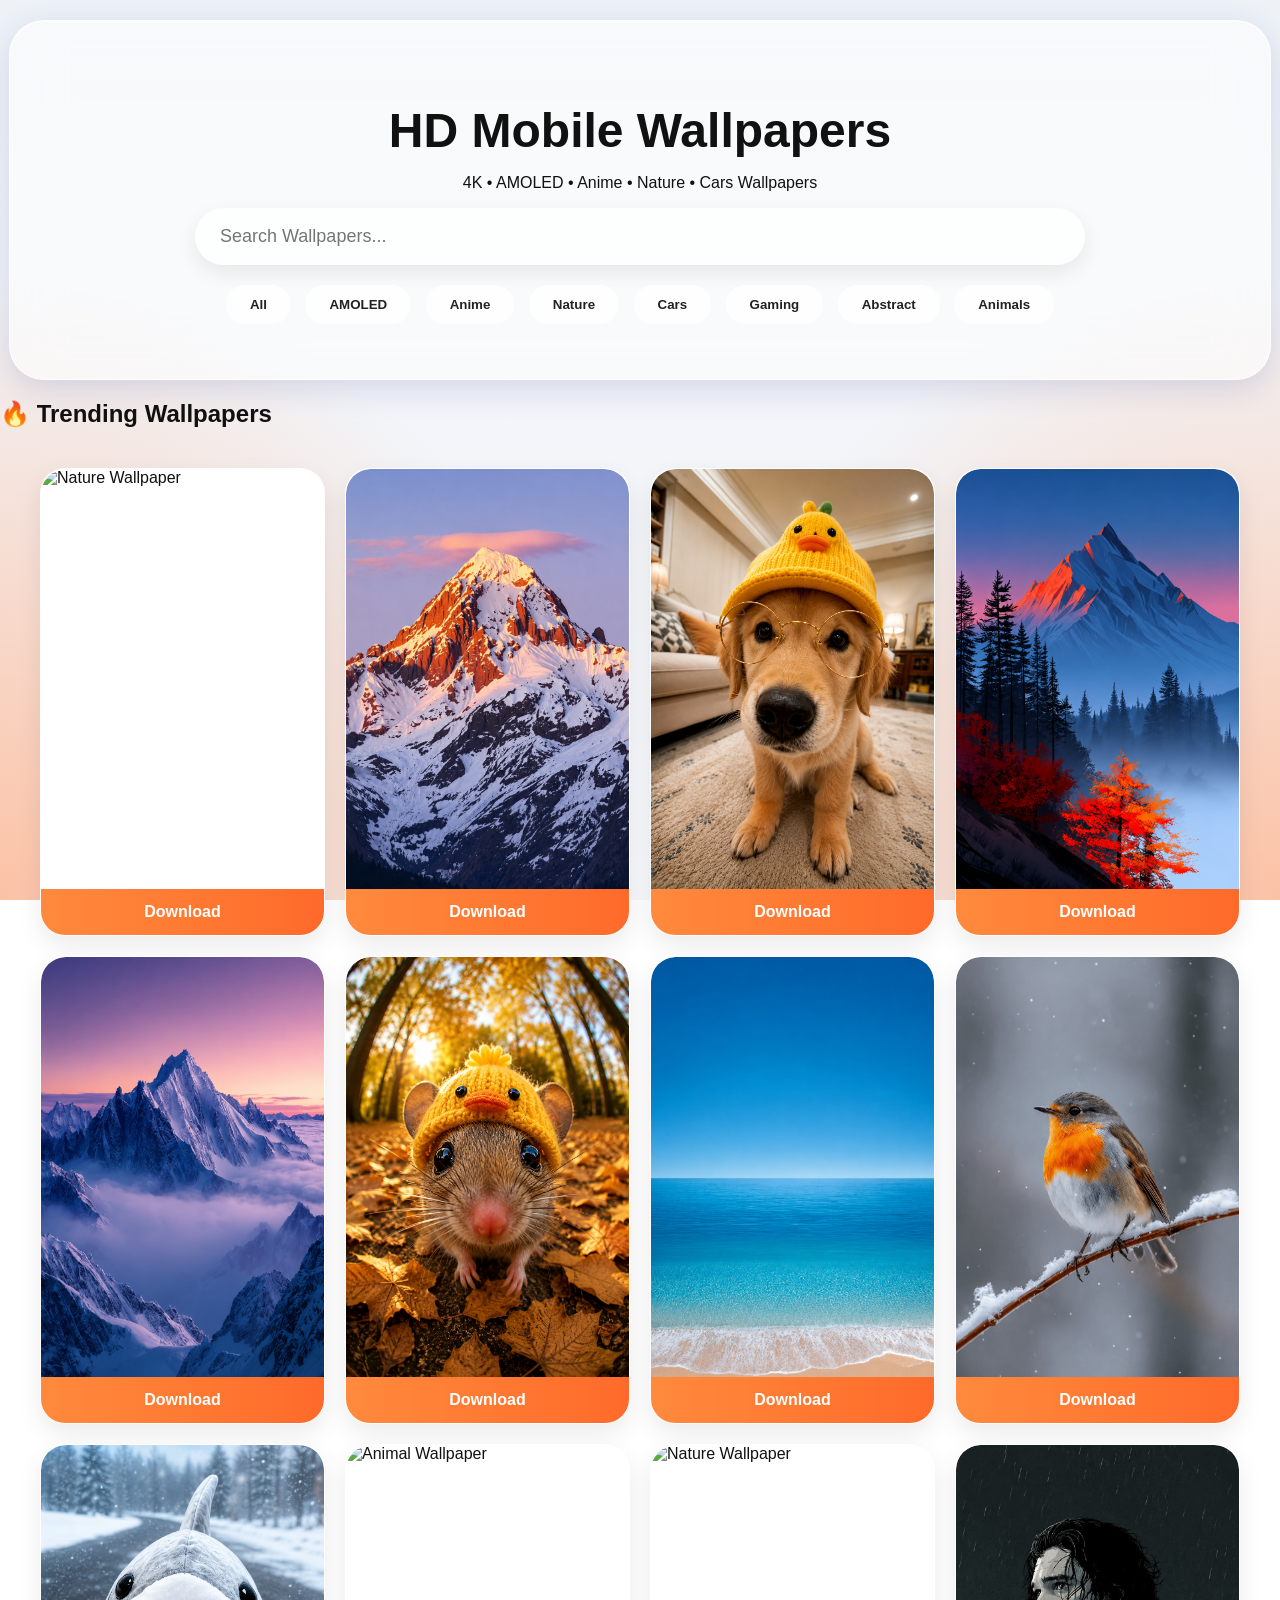
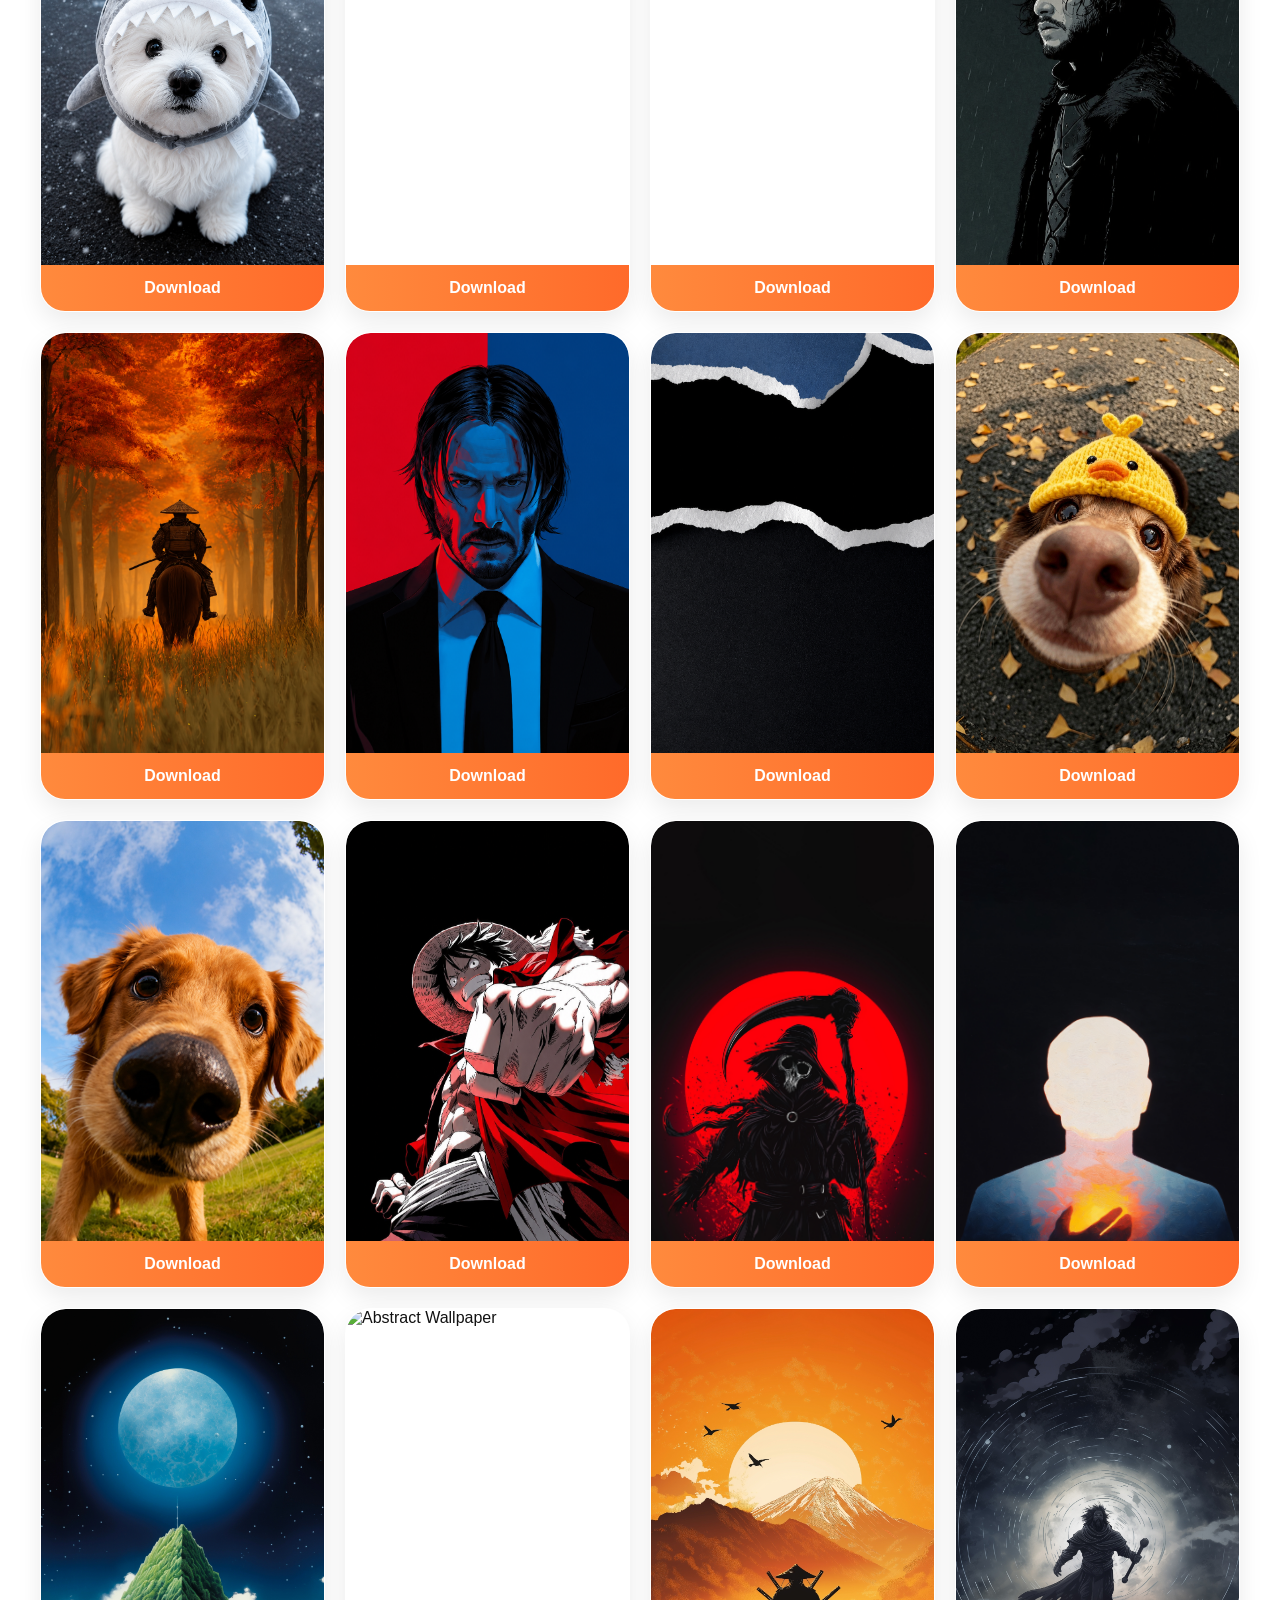
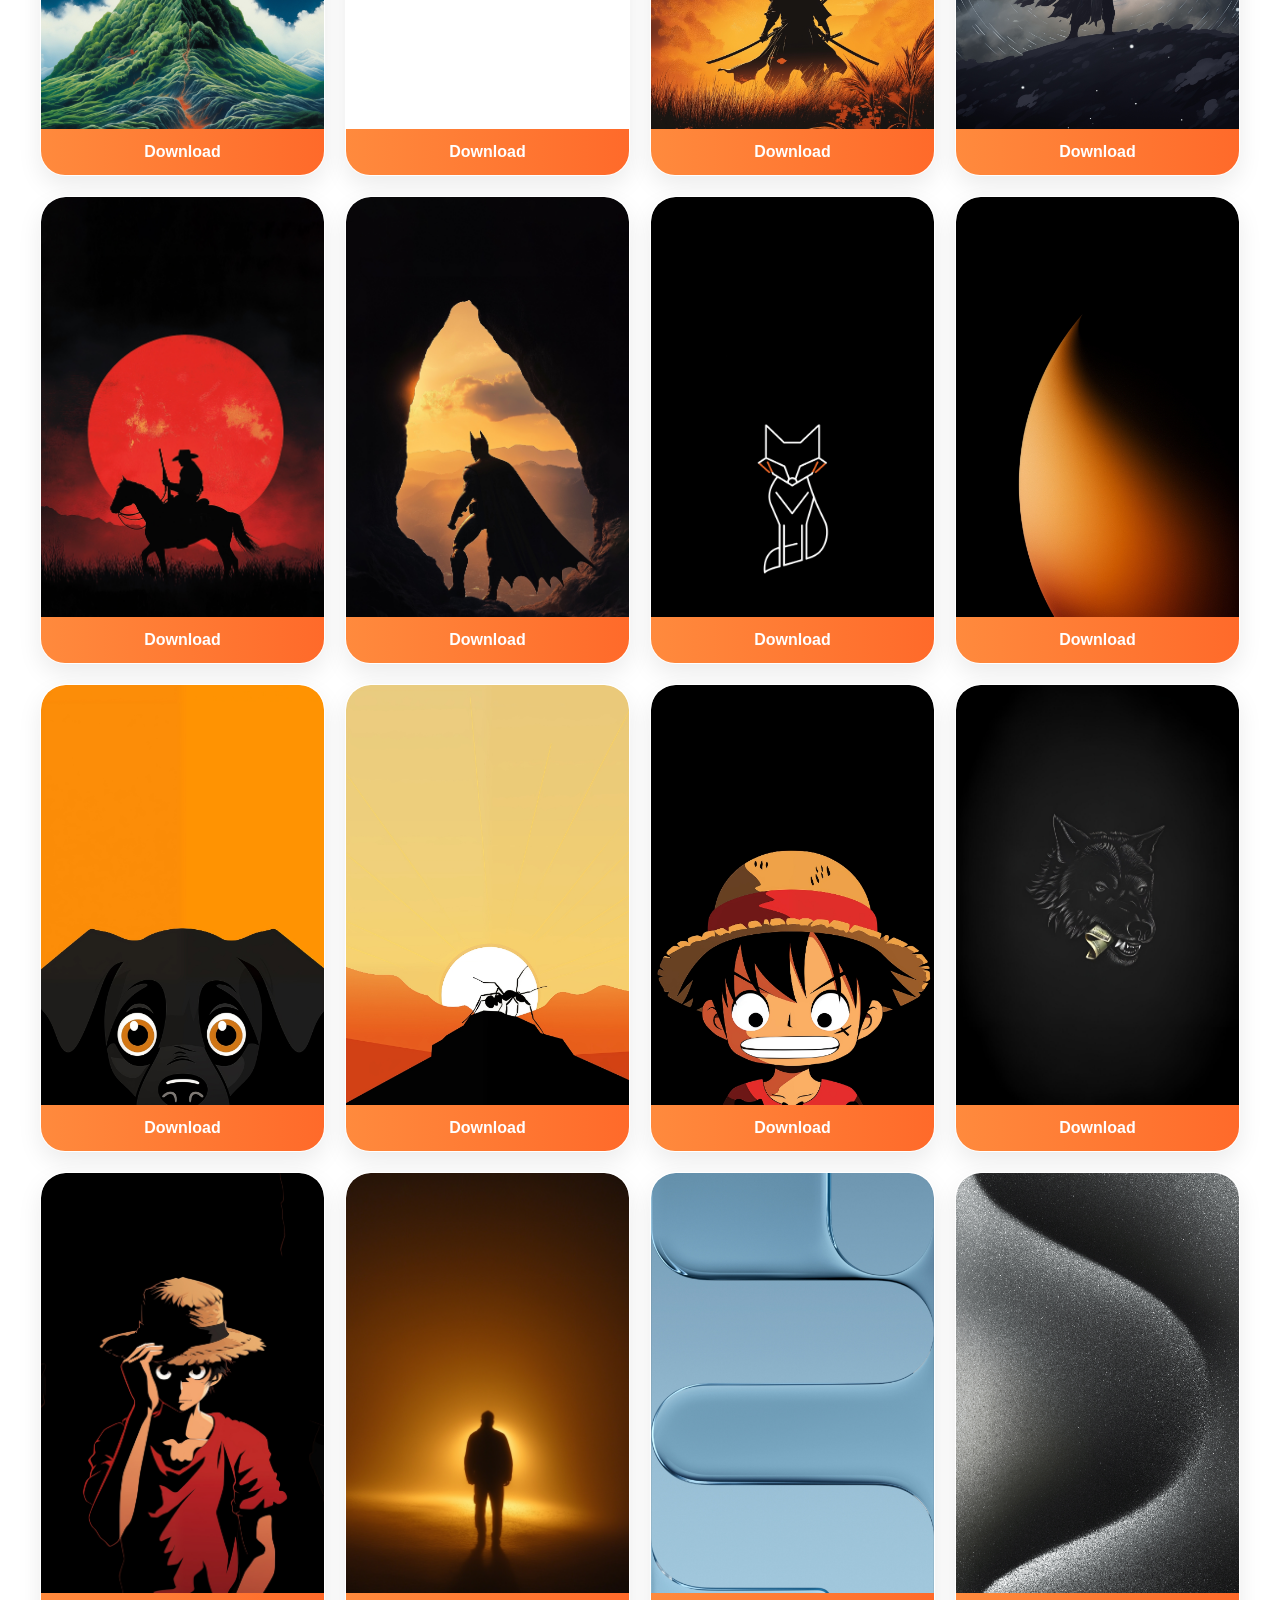
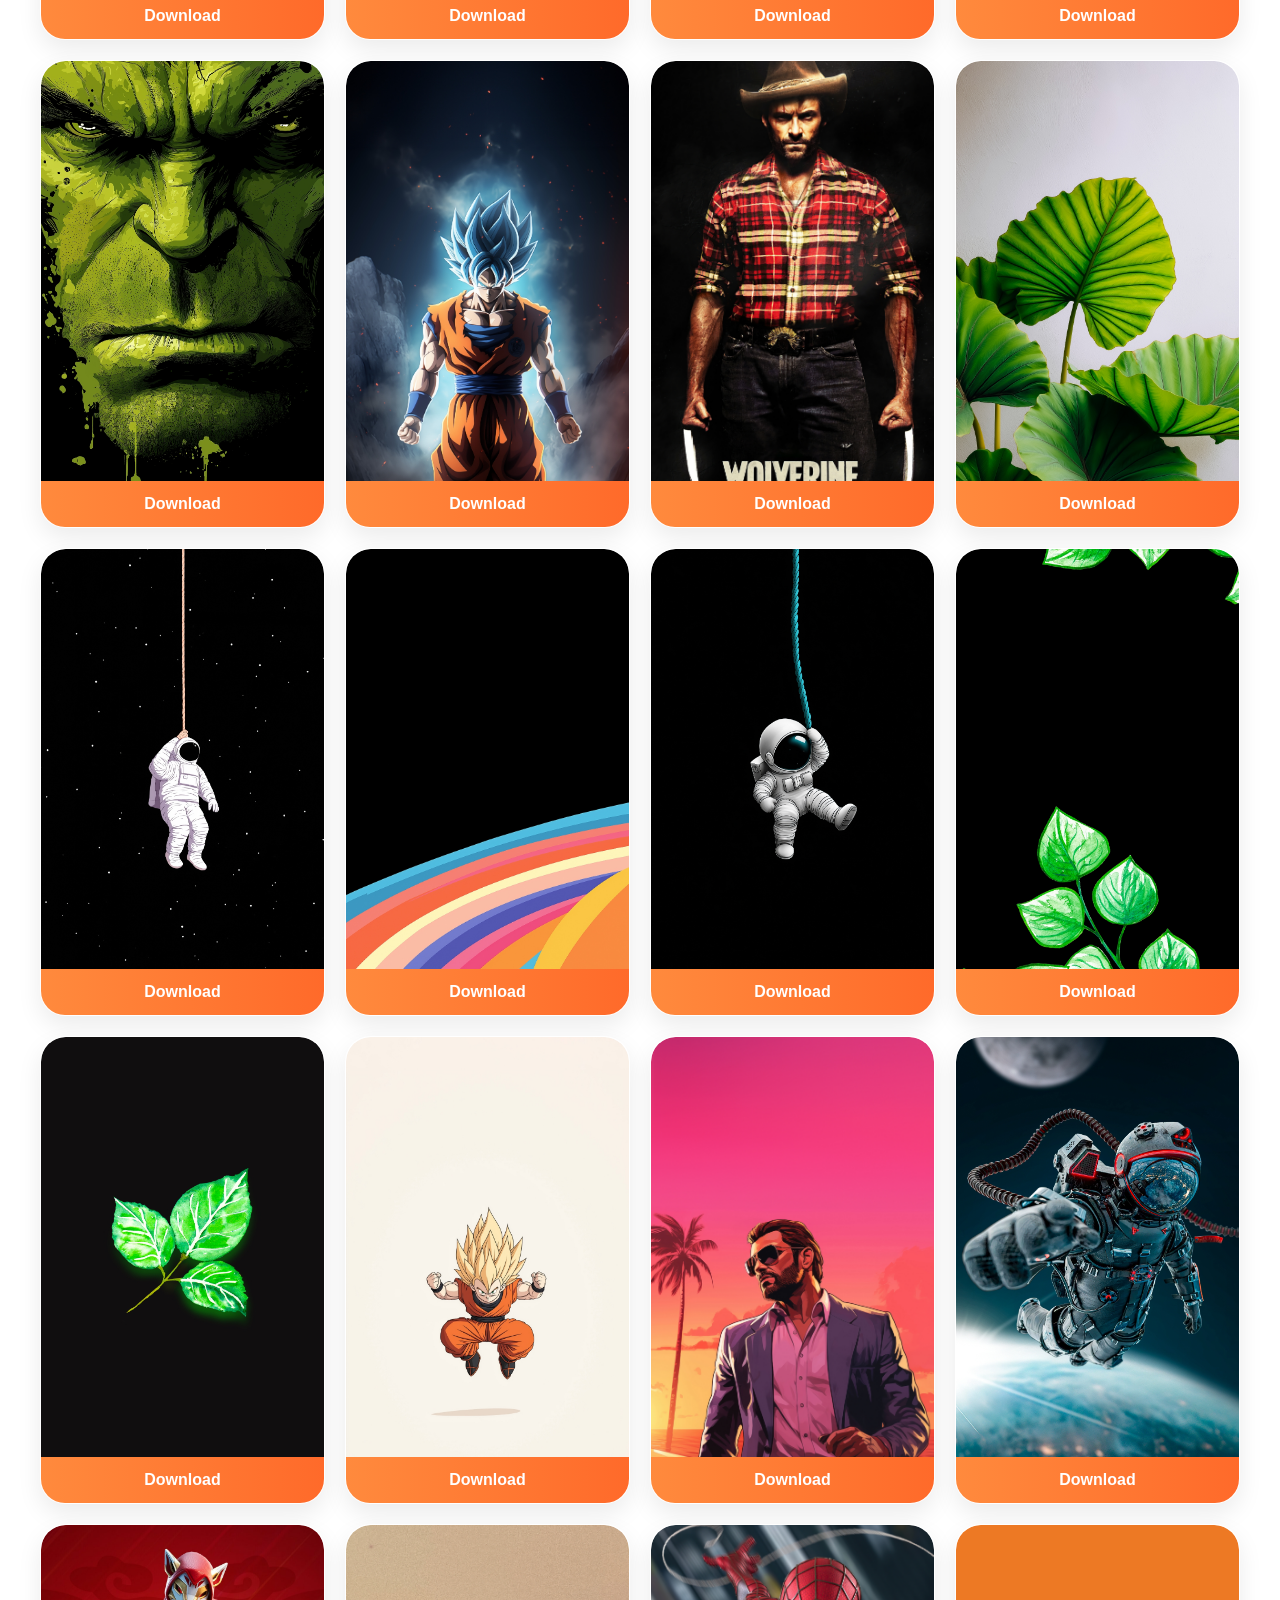
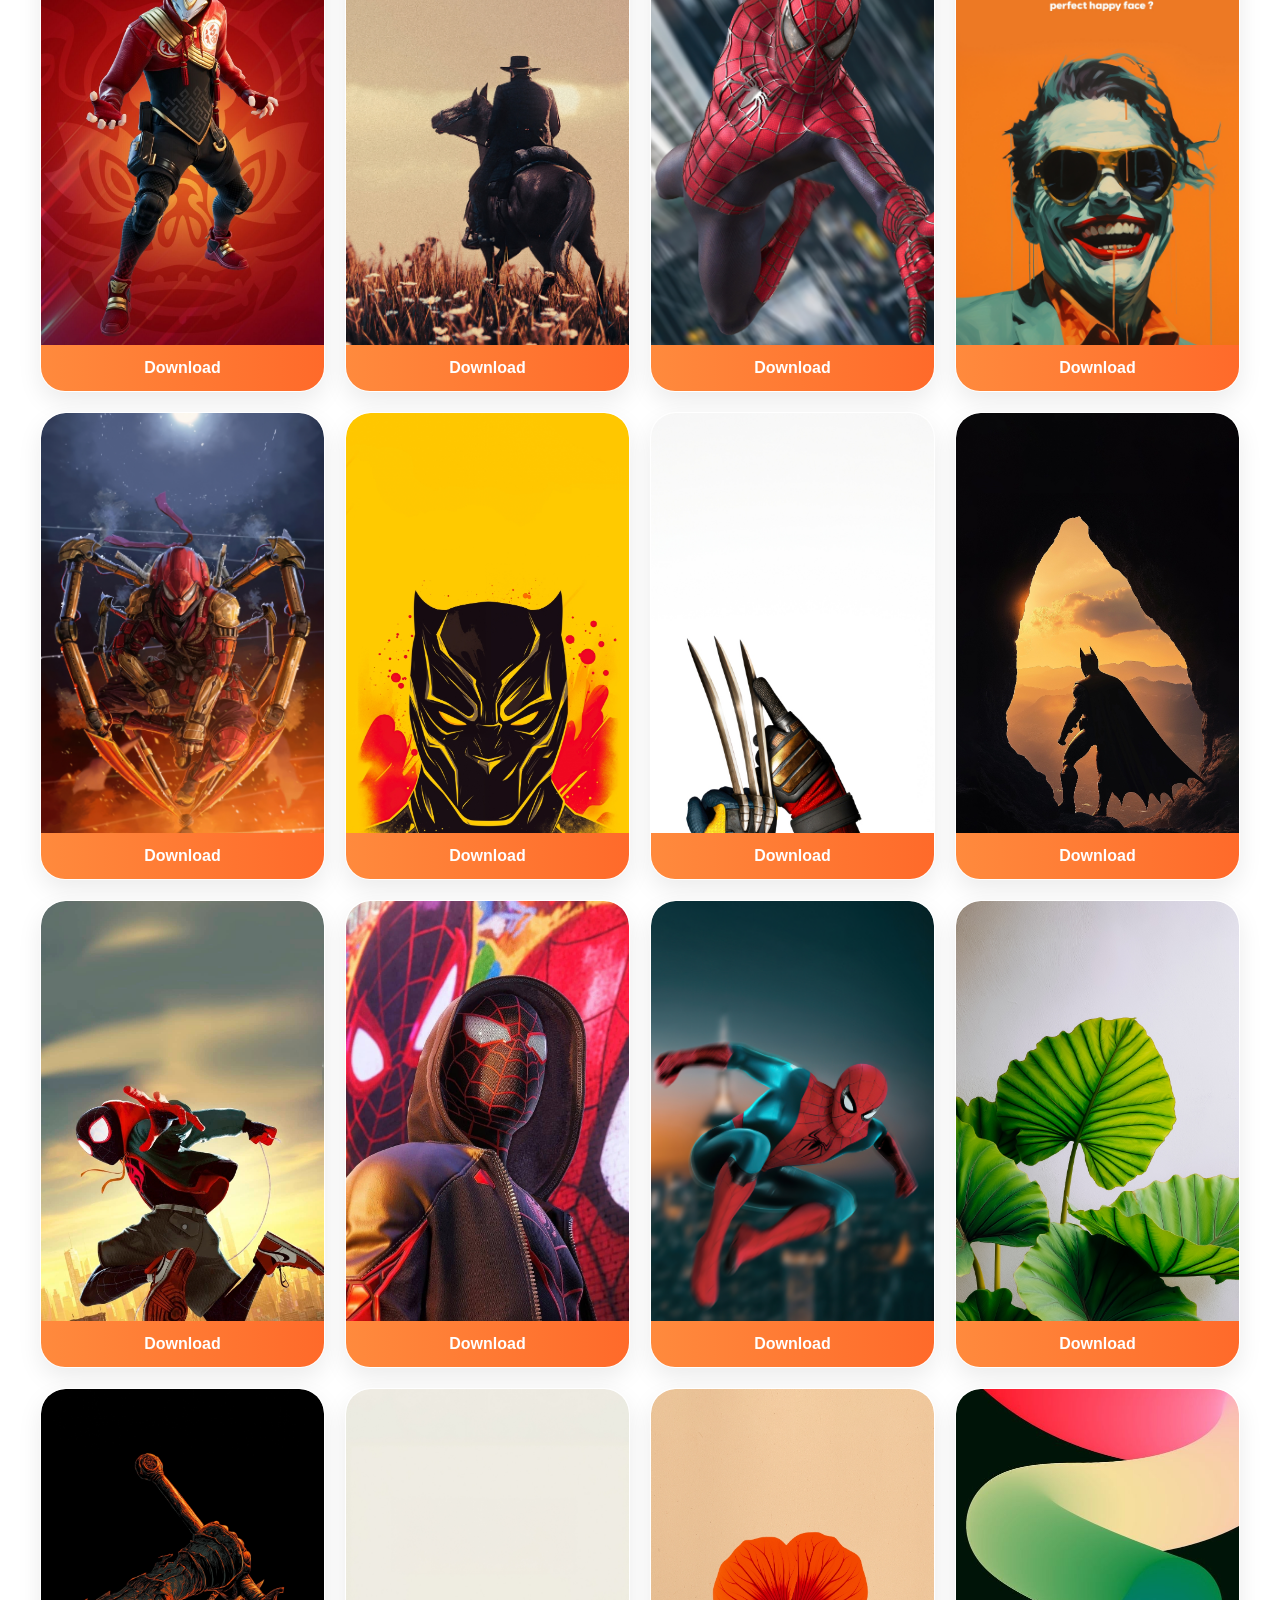
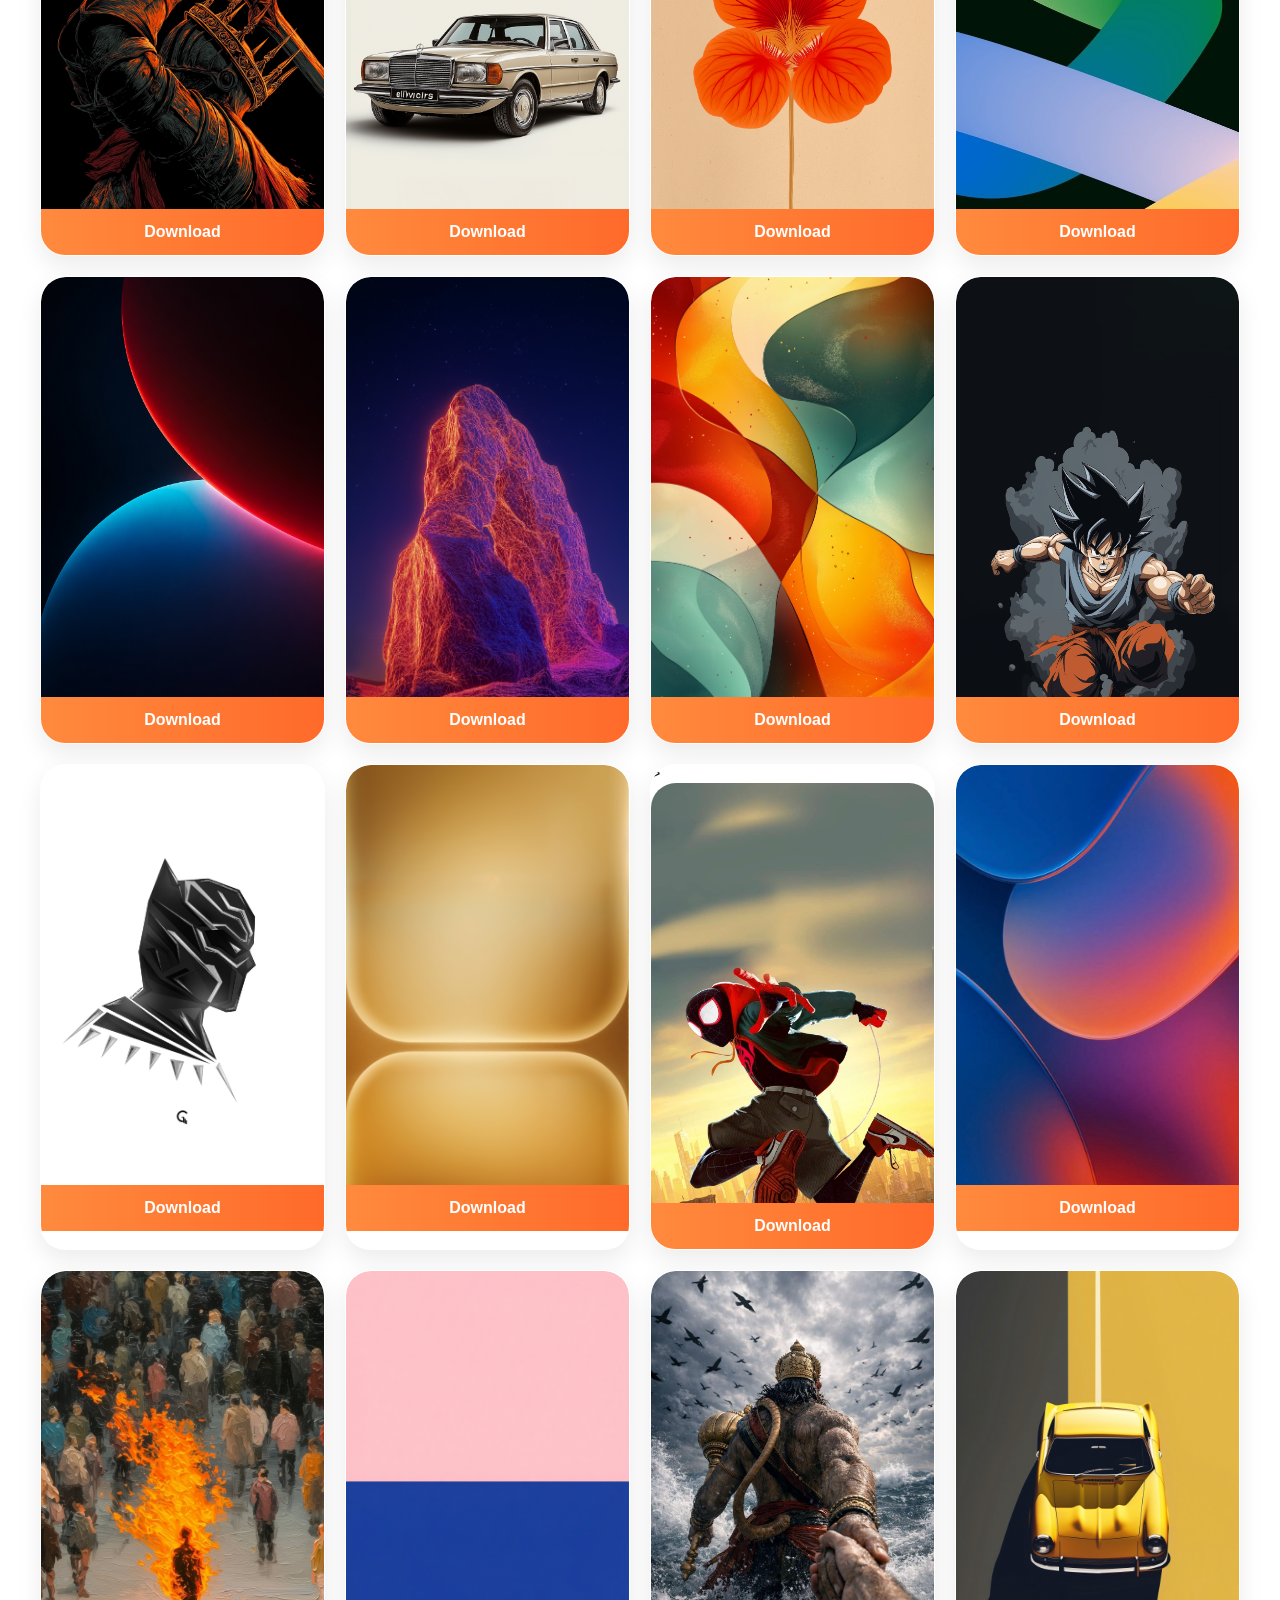
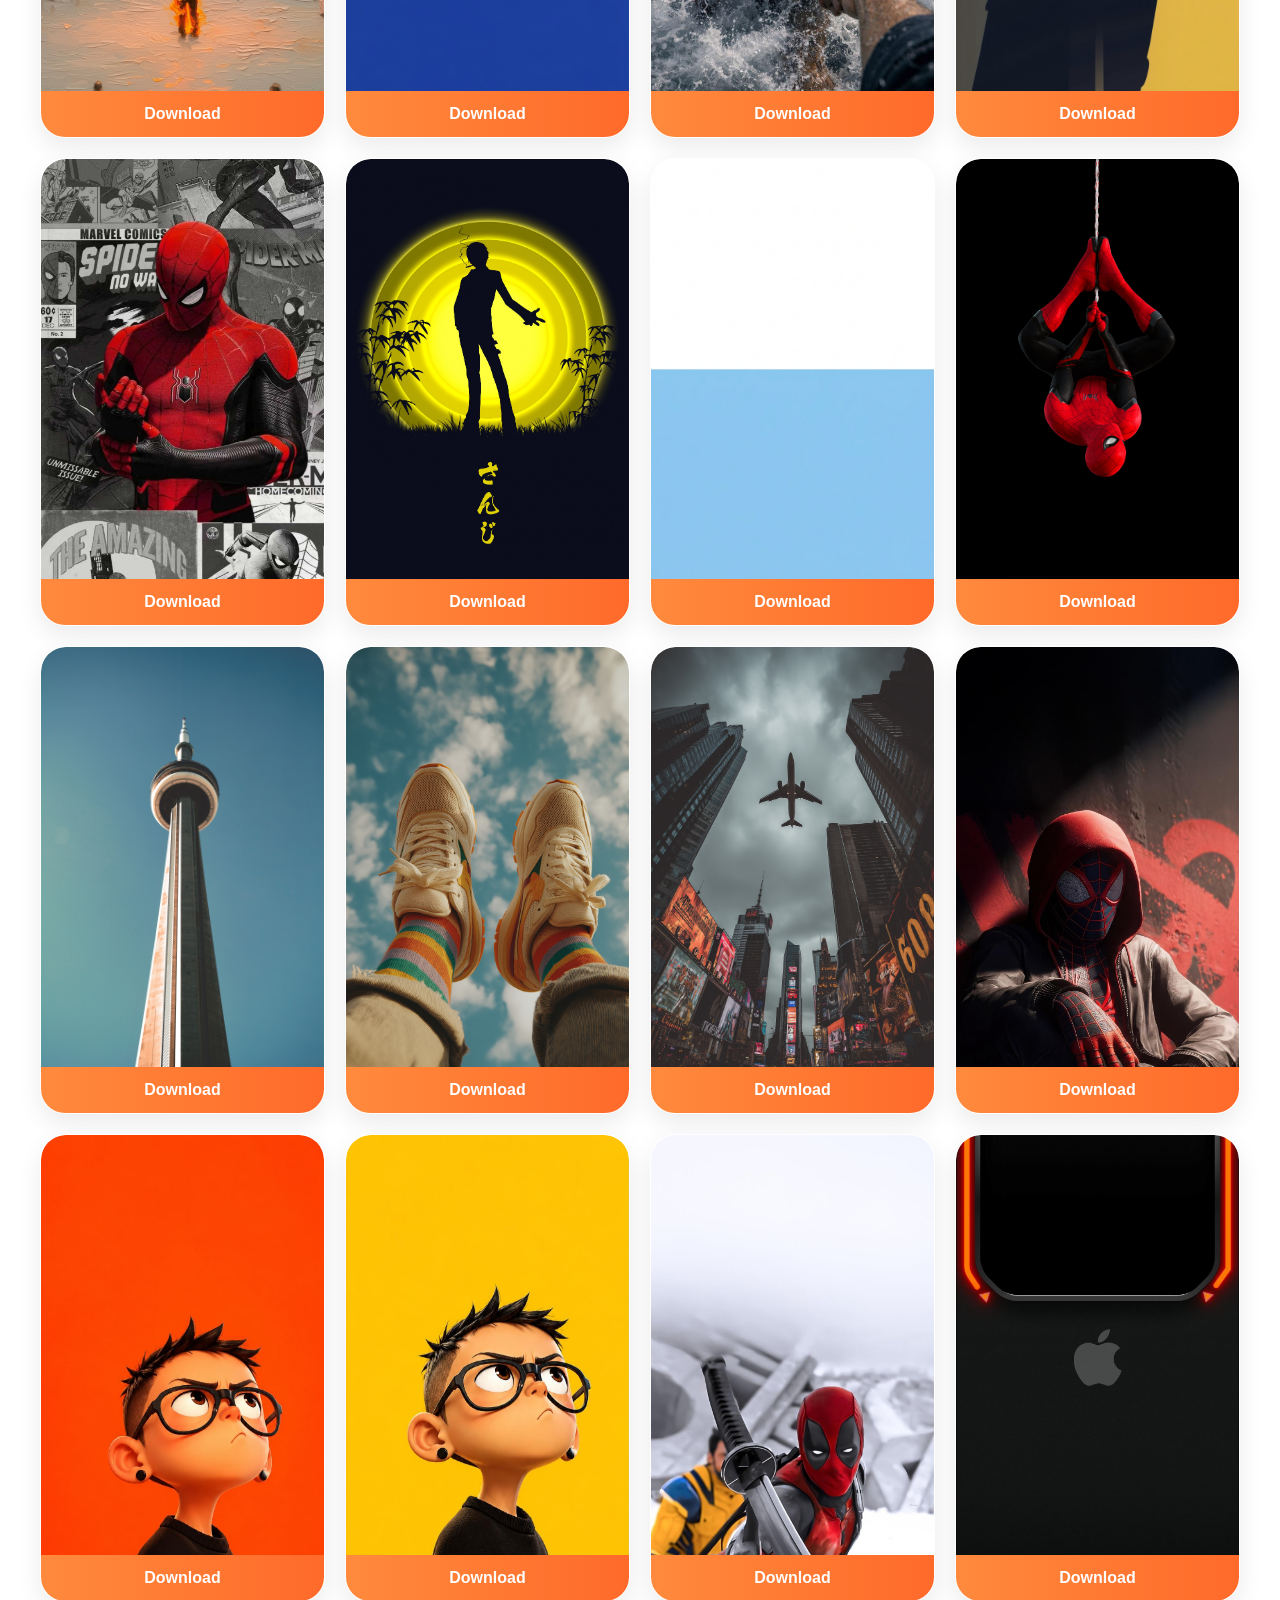
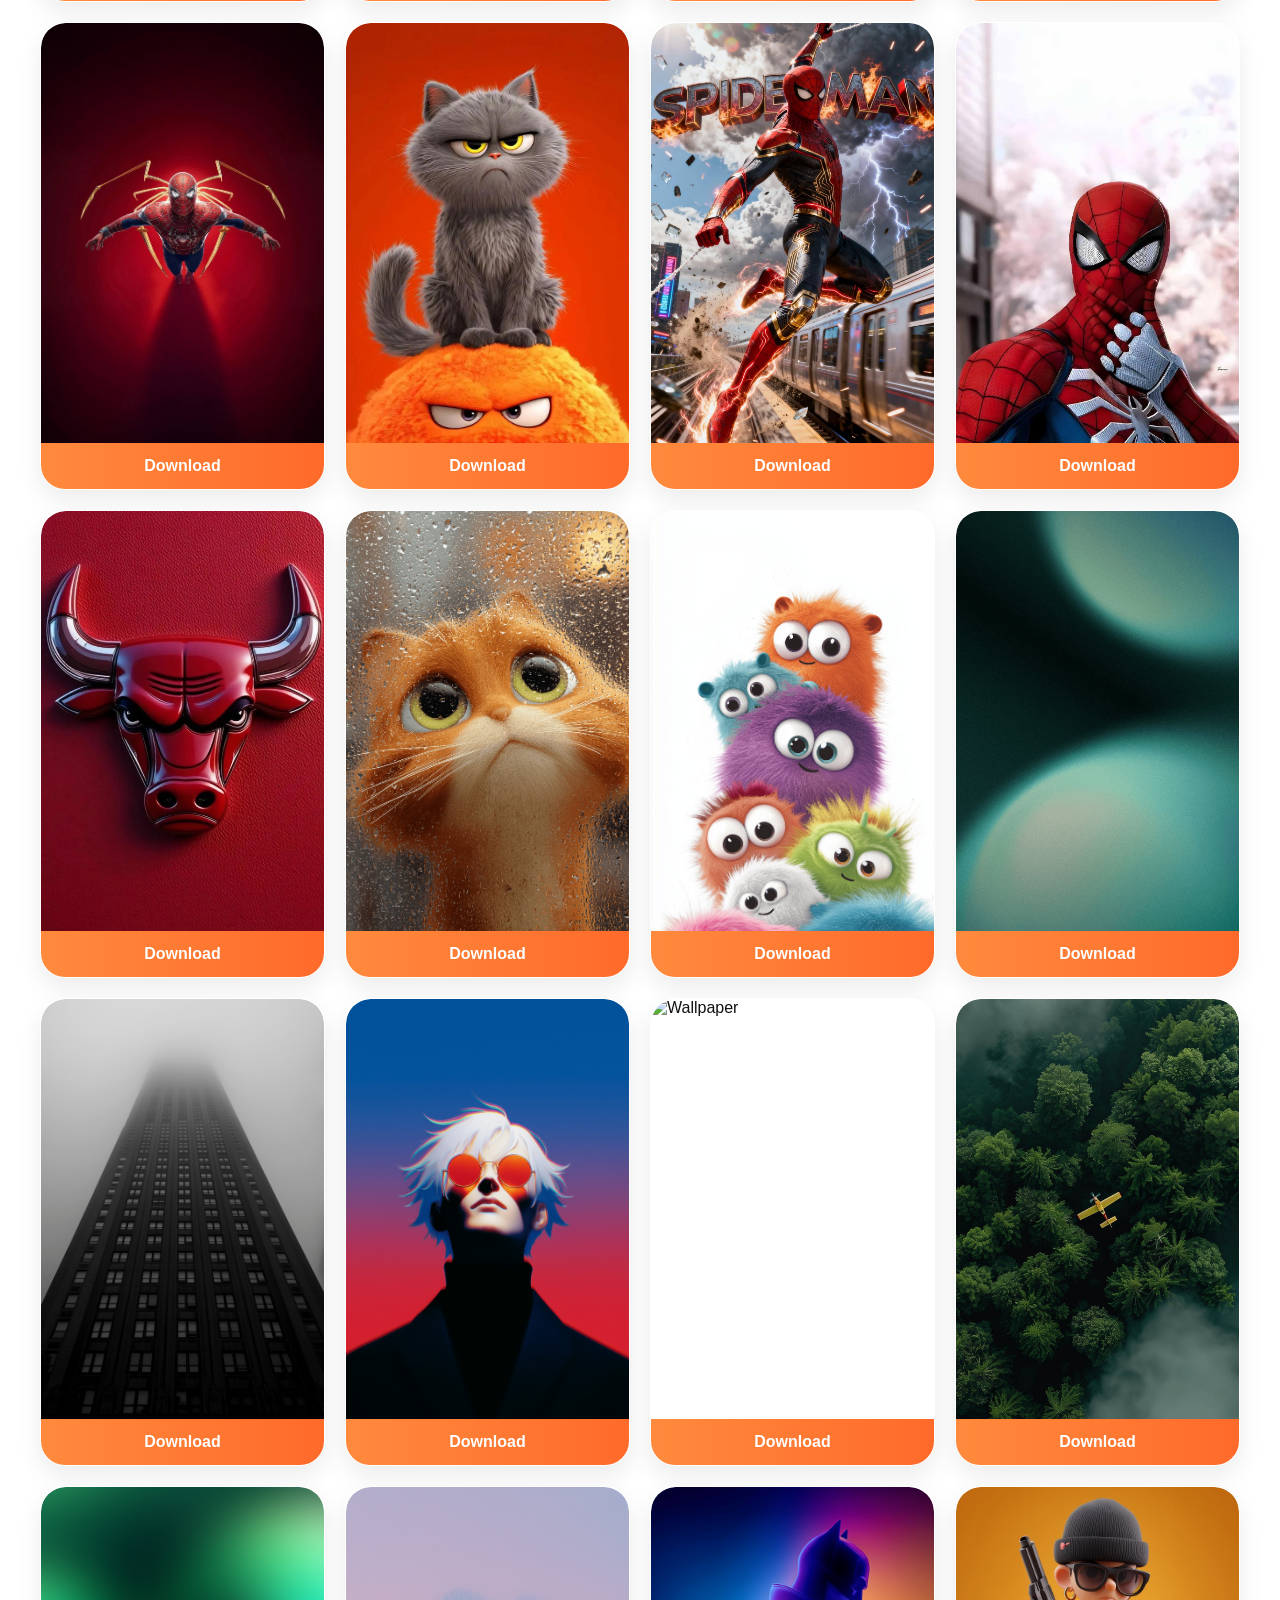
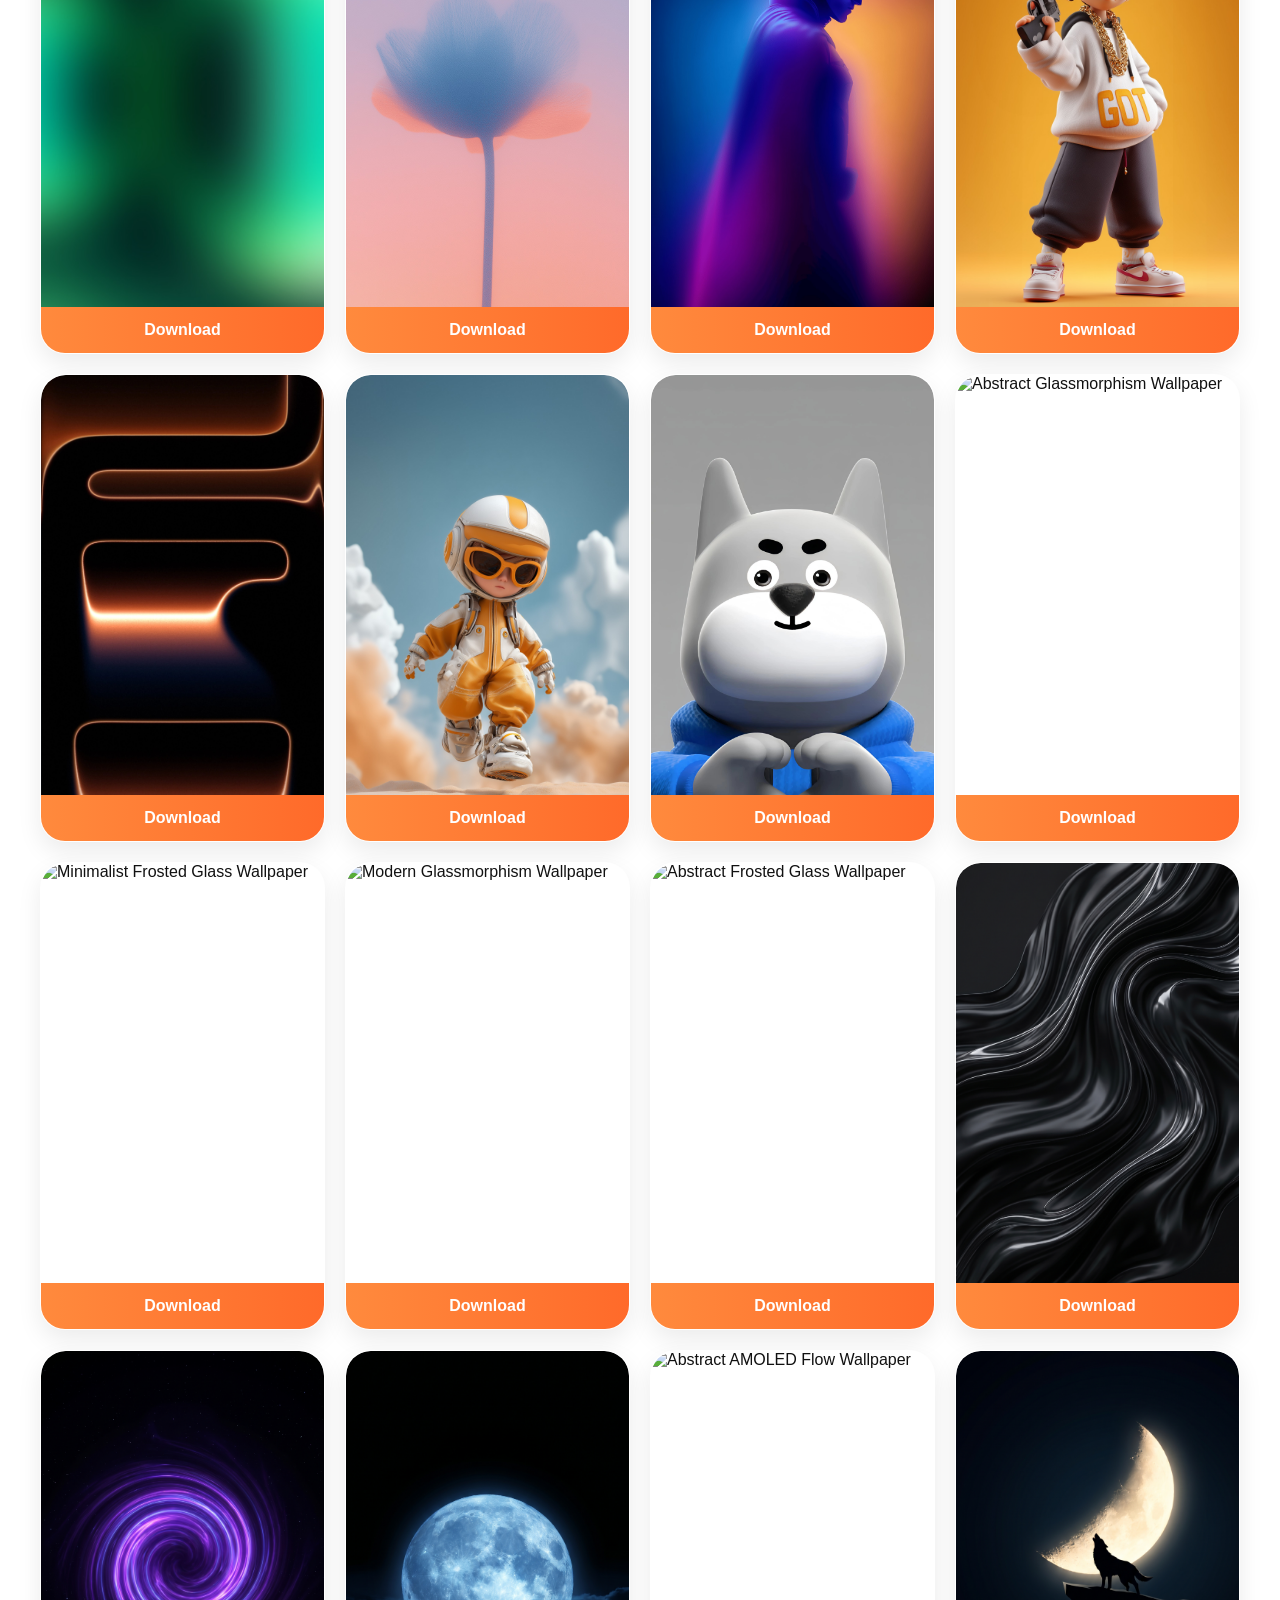
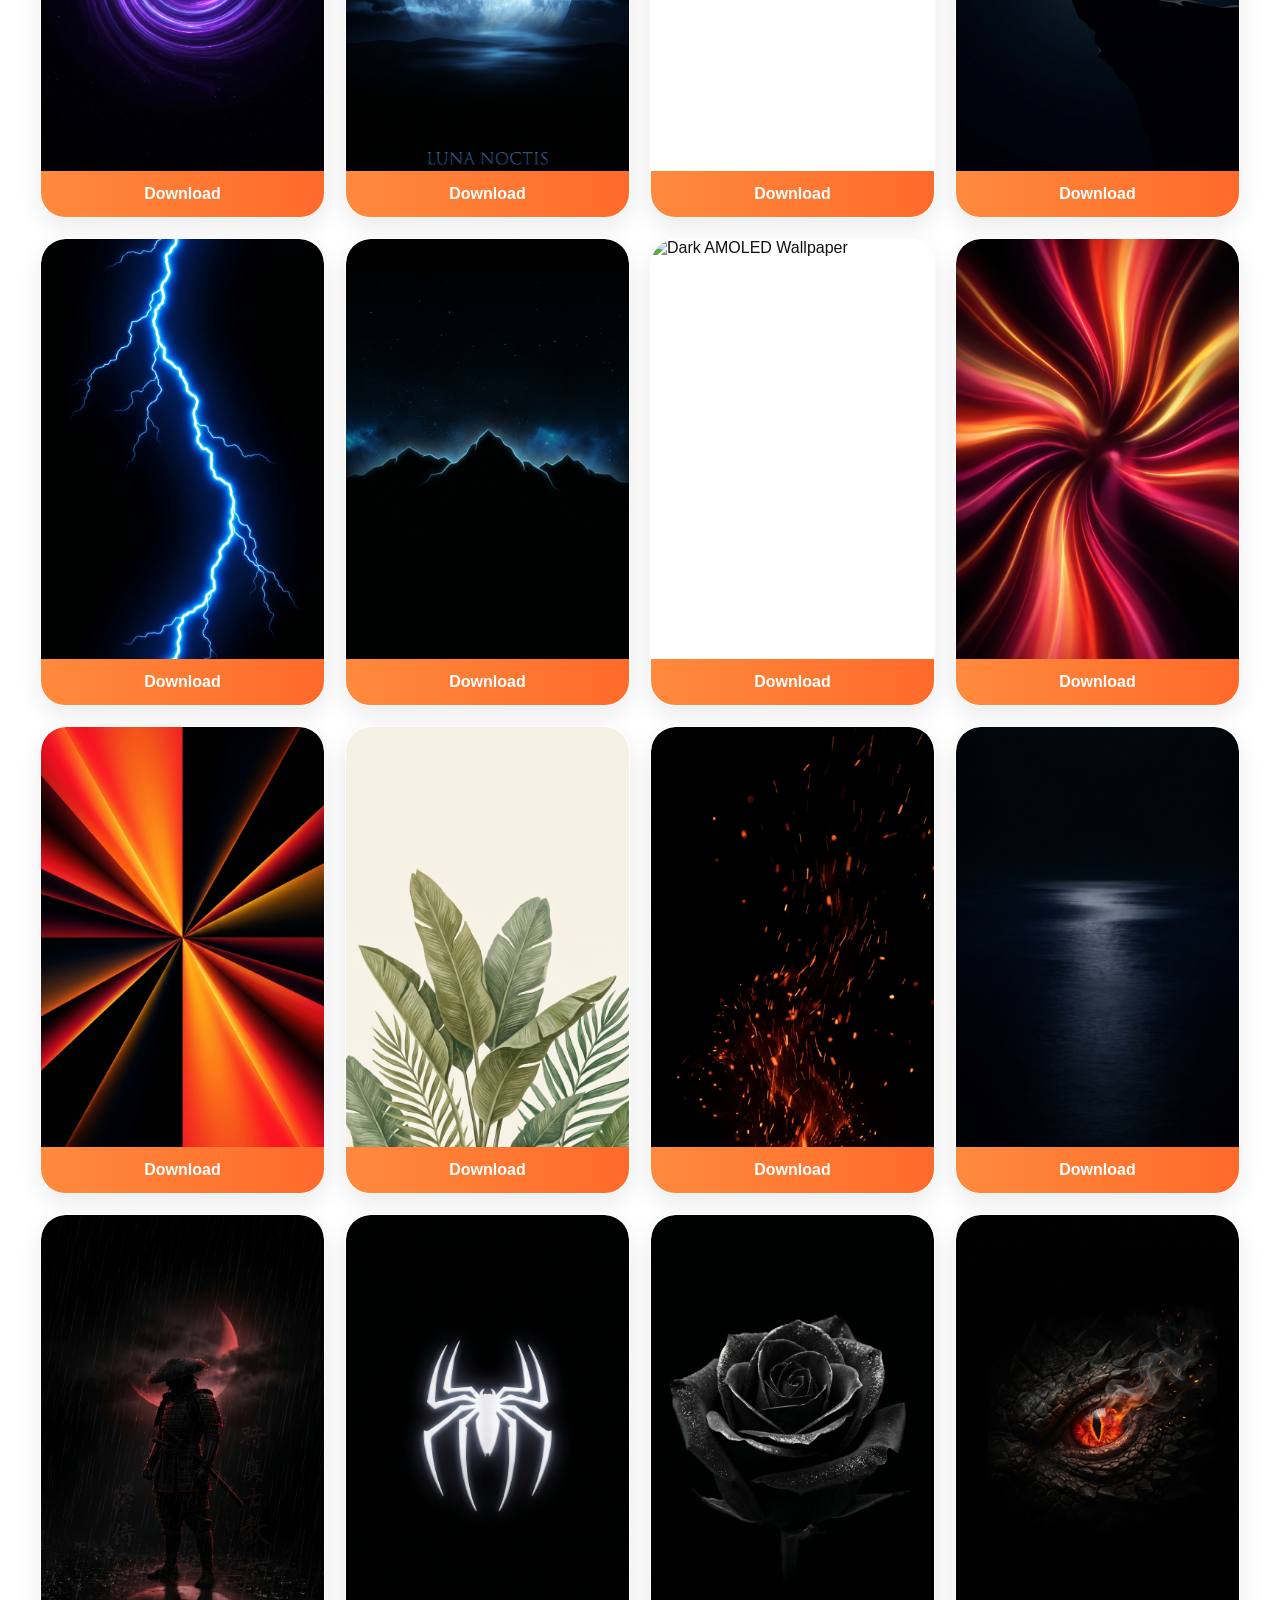
==== index.html @ fae247cb "Update fmt.Println message from 'Hello' to 'Goodbye'" ====
<!DOCTYPE html>
<html lang="en">
<head>
<meta charset="UTF-8">
<meta name="viewport" content="width=device-width, initial-scale=1.0">
<meta name="p:domain_verify" content="c0790e2792396835081d31ef0c8bd321"/>
  
<title>HD Mobile Wallpapers - Free 4K Wallpapers Download</title>

<meta name="description" content="Download Free HD Mobile Wallpapers, Dark AMOLED Wallpapers, Anime Wallpapers, Nature Wallpapers and 4K Wallpapers.">
  
<meta name="keywords" content="HD Wallpapers, 4K Wallpapers, Dark AMOLED Wallpapers">

<meta name="robots" content="index,follow">

<meta name="author" content="HD Mobile Wallpapers">

<link rel="stylesheet" href="style.css">

  <!-- Google Analytics -->
<script async src="https://www.googletagmanager.com/gtag/js?id=G-FM5GQKPNX8"></script>

<script>
window.dataLayer = window.dataLayer || [];

function gtag(){
dataLayer.push(arguments);
}

gtag('js', new Date());

gtag('config', 'G-FM5GQKPNX8');
</script>
  
</head>

<body>

<header>

<h1>HD Mobile Wallpapers</h1>

<p>4K • AMOLED • Anime • Nature • Cars Wallpapers</p>

<input type="text" id="search" placeholder="Search Wallpapers...">

<div class="categories">
<button onclick="filterSelection('all')">All</button>
<button onclick="filterSelection('amoled')">AMOLED</button>
<button onclick="filterSelection('anime')">Anime</button>
<button onclick="filterSelection('nature')">Nature</button>
<button onclick="filterSelection('cars')">Cars</button>
<button onclick="filterSelection('gaming')">Gaming</button>
<button onclick="filterSelection('abstract')">Abstract</button>
<button onclick="filterSelection('animals')">Animals</button>
</div>

</header>

  <!-- Hero Banner -->
  
  <h2>🔥 Trending Wallpapers</h2>
  
<div class="gallery" id="gallery">

<div class="card" data-category="nature">
<img loading="lazy" src="images/wallpaper183.png" alt="Nature Wallpaper" onclick="openImage(this.src)">
<a href="images/wallpaper183.jpeg" download>Download</a>
</div>

<div class="card" data-category="nature">
<img loading="lazy" src="images/wallpaper184.png" alt="Mountain Nature Wallpaper" onclick="openImage(this.src)">
<a href="images/wallpaper184.jpeg" download>Download</a>
</div>

<div class="card" data-category="animals">
<img loading="lazy" src="images/wallpaper197.png" alt="Animal Wallpaper" onclick="openImage(this.src)">
<a href="images/wallpaper197.jpeg" download>Download</a>
</div>

  
<div class="card" data-category="nature">
<img loading="lazy" src="images/wallpaper185.png" alt="Mountain Nature Wallpaper" onclick="openImage(this.src)">
<a href="images/wallpaper185.jpeg" download>Download</a>
</div>

<div class="card" data-category="nature">
<img loading="lazy" src="images/wallpaper186.png" alt="Mountain Nature Wallpaper" onclick="openImage(this.src)">
<a href="images/wallpaper186.jpeg" download>Download</a>
</div>

<div class="card" data-category="animals">
<img loading="lazy" src="images/wallpaper198.png" alt="Animal Wallpaper" onclick="openImage(this.src)">
<a href="images/wallpaper198.jpeg" download>Download</a>
</div>
  
<div class="card" data-category="nature">
<img loading="lazy" src="images/wallpaper187.png" alt="Nature Wallpaper" onclick="openImage(this.src)">
<a href="images/wallpaper187.jpeg" download>Download</a>
</div>

<div class="card" data-category="nature">
<img loading="lazy" src="images/wallpaper188.png" alt="Nature Wallpaper" onclick="openImage(this.src)">
<a href="images/wallpaper188.jpeg" download>Download</a>
</div>

<div class="card" data-category="animals">
<img loading="lazy" src="images/wallpaper199.png" alt="Animal Wallpaper" onclick="openImage(this.src)">
<a href="images/wallpaper199.jpeg" download>Download</a>
</div>

<div class="card" data-category="animals">
<img loading="lazy" src="images/wallpaper200.png" alt="Animal Wallpaper" onclick="openImage(this.src)">
<a href="images/wallpaper200.jpeg" download>Download</a>
</div>
  
<div class="card" data-category="nature">
<img loading="lazy" src="images/wallpaper189.png" alt="Nature Wallpaper" onclick="openImage(this.src)">
<a href="images/wallpaper189.jpeg" download>Download</a>
</div>

<div class="card" data-category="anime">
<img loading="lazy" src="images/wallpaper190.png" alt="Anime Wallpaper" onclick="openImage(this.src)">
<a href="images/wallpaper190.jpeg" download>Download</a>
</div>

<div class="card" data-category="anime">
<img loading="lazy" src="images/wallpaper191.png" alt="Anime HD Wallpaperr" onclick="openImage(this.src)">
<a href="images/wallpaper191.jpeg" download>Download</a>
</div>

<div class="card" data-category="abstract">
<img loading="lazy" src="images/wallpaper192.png" alt="Abstract Wallpaper" onclick="openImage(this.src)">
<a href="images/wallpaper192.jpeg" download>Download</a>
</div>

<div class="card" data-category="abstract">
<img loading="lazy" src="images/wallpaper193.png" alt="Abstract Wallpaper" onclick="openImage(this.src)">
<a href="images/wallpaper193.jpeg" download>Download</a>
</div>

 <div class="card" data-category="animals">
<img loading="lazy" src="images/wallpaper194.png" alt="Animal Wallpaper" onclick="openImage(this.src)">
<a href="images/wallpaper194.jpeg" download>Download</a>
</div>

<div class="card" data-category="animals">
<img loading="lazy" src="images/wallpaper195.png" alt="Animal Wallpaper" onclick="openImage(this.src)">
<a href="images/wallpaper195.jpeg" download>Download</a>
</div> 

<div class="card" data-category="anime">
<img loading="lazy" src="images/wallpaper196.png" alt="Anime HD Wallpaper">
<a href="images/wallpaper1.jpg" download>Download</a>
</div>
  
<div class="card" data-category="anime">
<img loading="lazy" src="images/wallpaper1.jpg" alt="Anime HD Wallpaper">
<a href="images/wallpaper1.jpg" download>Download</a>
</div>

<div class="card" data-category="amoled">
<img loading="lazy" src="images/wallpaper2.jpg" alt="AMOLED Dark Wallpaper">
<a href="images/wallpaper2.jpg" download>Download</a>
</div>

<div class="card" data-category="nature">
<img loading="lazy" src="images/wallpaper3.jpg" alt="Nature 4K Wallpaper">
<a href="images/wallpaper3.jpg" download>Download</a>
</div>

<div class="card" data-category="abstract">
<img loading="lazy" src="images/wallpaper4.jpg" alt="Abstract Wallpaper" onclick="openImage(this.src)">
<a href="images/wallpaper4.jpg" download>Download</a>
</div>

<div class="card" data-category="anime">
<img loading="lazy" src="images/wallpaper5.jpg" alt="Anime HD Wallpaper" onclick="openImage(this.src)">
<a href="images/wallpaper5.jpg" download>Download</a>
</div>

<div class="card" data-category="anime">
<img loading="lazy" src="images/wallpaper6.jpg" alt="Anime HD Wallpaper" onclick="openImage(this.src)">
<a href="images/wallpaper6.jpg" download>Download</a>
</div>

<div class="card" data-category="anime">
<img loading="lazy" src="images/wallpaper7.jpg" alt="Anime HD Wallpaper" onclick="openImage(this.src)">
<a href="images/wallpaper7.jpg" download>Download</a>
</div>

<div class="card" data-category="anime">
<img loading="lazy" src="images/wallpaper8.jpg" alt="Anime HD Wallpaper" onclick="openImage(this.src)">
<a href="images/wallpaper8.jpg" download>Download</a>
</div>

<div class="card" data-category="amoled">
<img loading="lazy" src="images/wallpaper9.jpg" alt="AMOLED Dark Wallpaper" onclick="openImage(this.src)">
<a href="images/wallpaper9.jpg" download>Download</a>
</div>

<div class="card" data-category="amoled">
<img loading="lazy" src="images/wallpaper10.jpg" alt="AMOLED Dark Wallpaper" onclick="openImage(this.src)">
<a href="images/wallpaper10.jpg" download>Download</a>
</div>

<div class="card" data-category="amoled">
<img loading="lazy" src="images/wallpaper11.jpg" alt="AMOLED Dark Wallpaper" onclick="openImage(this.src)">
<a href="images/wallpaper11.jpg" download>Download</a>
</div>

<div class="card" data-category="amoled">
<img loading="lazy" src="images/wallpaper12.jpg" alt="AMOLED Dark Wallpape" onclick="openImage(this.src)">
<a href="images/wallpaper12.jpg" download>Download</a>
</div>

<div class="card" data-category="anime">
<img loading="lazy" src="images/wallpaper13.jpg" alt="Anime HD Wallpaper" onclick="openImage(this.src)">
<a href="images/wallpaper13.jpg" download>Download</a>
</div>

<div class="card" data-category="anime">
<img loading="lazy" src="images/wallpaper14.jpg" alt="Anime HD Wallpaper" onclick="openImage(this.src)">
<a href="images/wallpaper14.jpg" download>Download</a>
</div>

<div class="card" data-category="anime">
<img loading="lazy" src="images/wallpaper15.jpg" alt="Anime HD Wallpaper" onclick="openImage(this.src)">
<a href="images/wallpaper15.jpg" download>Download</a>
</div>
  
  <div class="card" data-category="anime">
<img loading="lazy" src="images/wallpaper16.jpg" alt="Anime HD Wallpaper" onclick="openImage(this.src)">
<a href="images/wallpaper16.jpg" download>Download</a>
</div>

<div class="card" data-category="abstract">
<img loading="lazy" src="images/wallpaper17.jpg" alt="AAbstract Mobile Wallpaper" onclick="openImage(this.src)">
<a href="images/wallpaper17.jpg" download>Download</a>
</div>

<div class="card" data-category="amoled">
<img loading="lazy" src="images/wallpaper18.jpg" alt="AMOLED Dark Wallpaper" onclick="openImage(this.src)">
<a href="images/wallpaper18.jpg" download>Download</a>
</div>

<div class="card" data-category="amoled">
<img loading="lazy" src="images/wallpaper19.jpg" alt="AMOLED Dark Wallpaper" onclick="openImage(this.src)">
<a href="images/wallpaper19.jpg" download>Download</a>
</div>

<div class="card" data-category="anime">
<img loading="lazy" src="images/wallpaper20.jpg" alt="Anime HD Wallpaper" onclick="openImage(this.src)">
<a href="images/wallpaper20.jpg" download>Download</a>
</div>

<div class="card" data-category="anime">
<img loading="lazy" src="images/wallpaper21.jpg" alt="Anime HD Wallpaper" onclick="openImage(this.src)">
<a href="images/wallpaper21.jpg" download>Download</a>
</div>

<div class="card" data-category="amoled">
<img loading="lazy" src="images/wallpaper22.jpg" alt="Nature 4K Wallpaper" onclick="openImage(this.src)">
<a href="images/wallpaper22.jpg" download>Download</a>
</div>

<div class="card" data-category="amoled">
<img loading="lazy" src="images/wallpaper23.jpg" alt="AMOLED Dark Wallpaper">
<a href="images/wallpaper23.jpg" download>Download</a>
</div>


<!-- Isi pattern ko continue karo -->

<div class="card" data-category="amoled">
<img loading="lazy" src="images/wallpaper24.jpg" alt="AMOLED Dark Wallpaper">
<a href="images/wallpaper24.jpg" download>Download</a>
</div>

  <div class="card" data-category="amoled">
<img loading="lazy" src="images/wallpaper25.jpg" alt="AMOLED Dark Wallpaper">
<a href="images/wallpaper25.jpg" download>Download</a>
</div>

<div class="card" data-category="nature">
<img loading="lazy" src="images/wallpaper26.jpg" alt="Nature 4K Wallpaper" onclick="openImage(this.src)">
<a href="images/wallpaper26.jpg" download>Download</a>
</div>

<div class="card" data-category="nature">
<img loading="lazy" src="images/wallpaper27.jpg" alt="Nature 4K Wallpaper" onclick="openImage(this.src)">
<a href="images/wallpaper27.jpg" download>Download</a>
</div>

<div class="card" data-category="amoled">
<img loading="lazy" src="images/wallpaper28.jpg" alt="Wallpaper" onclick="openImage(this.src)">
<a href="images/wallpaper28.jpg" download>Download</a>
</div>

<div class="card" data-category="abstract">
<img loading="lazy" src="images/wallpaper29.jpg" alt="Abstract Mobile Wallpaper" onclick="openImage(this.src)">
<a href="images/wallpaper29.jpg" download>Download</a>
</div>

<div class="card" data-category="abstract">
<img loading="lazy" src="images/wallpaper30.jpg" alt="Abstract Mobile Wallpaper" onclick="openImage(this.src)">
<a href="images/wallpaper30.jpg" download>Download</a>
</div>

<div class="card" data-category="data-category="abstract"">
<img loading="lazy" src="images/wallpaper31.jpg" alt="Abstract Mobile Wallpaper" onclick="openImage(this.src)">
<a href="images/wallpaper31.jpg" download>Download</a>
</div>

<div class="card" data-category="anime">
<img loading="lazy" src="images/wallpaper32.jpg" alt="Wallpaper" onclick="openImage(this.src)">
<a href="images/wallpaper32.jpg" download>Download</a>
</div>

<div class="card" data-category="amoled">
<img loading="lazy" src="images/wallpaper33.jpg" alt="Wallpaper" onclick="openImage(this.src)">
<a href="images/wallpaper33.jpg" download>Download</a>
</div>

<div class="card" data-category="abstract">
<img loading="lazy" src="images/wallpaper34.jpg" alt="Abstract Mobile Wallpaper" onclick="openImage(this.src)">
<a href="images/wallpaper34.jpg" download>Download</a>
</div>

<div class="card" data-category="abstract">
<img loading="lazy" src="images/wallpaper35.jpg" alt="Abstract Mobile Wallpaper" onclick="openImage(this.src)">
<a href="images/wallpaper35.jpg" download>Download</a>
</div>

<div class="card" data-category="abstract">
<img loading="lazy" src="images/wallpaper36.jpg" alt="Abstract Mobile Wallpaper" onclick="openImage(this.src)">
<a href="images/wallpaper36.jpg" download>Download</a>
</div>

<div class="card" data-category="anime">
<img loading="lazy" src="images/wallpaper37.jpg" alt="Wallpaper" onclick="openImage(this.src)">
<a href="images/wallpaper37.jpg" download>Download</a>
</div>

<div class="card" data-category="amoled">
<img loading="lazy" src="images/wallpaper38.jpg" alt="Wallpaper" onclick="openImage(this.src)">
<a href="images/wallpaper38.jpg" download>Download</a>
</div>

<div class="card" data-category="abstract">
<img loading="lazy" src="images/wallpaper39.jpg" alt="Abstract Mobile Wallpaper" onclick="openImage(this.src)">
<a href="images/wallpaper39.jpg" download>Download</a>
</div>

<div class="card" data-category="abstract">
<img loading="lazy" src="images/wallpaper40.jpg" alt="Abstract Mobile Wallpaper" onclick="openImage(this.src)">
<a href="images/wallpaper40.jpg" download>Download</a>
</div>

<div class="card" data-category="cars">
<img loading="lazy" src="images/wallpaper41.jpg" alt="Wallpaper" onclick="openImage(this.src)">
<a href="images/wallpaper41.jpg" download>Download</a>
</div>

<div class="card" data-category="nature">
<img loading="lazy" src="images/wallpaper42.jpg" alt="Nature 4K Wallpaper" onclick="openImage(this.src)">
<a href="images/wallpaper42.jpg" download>Download</a>
</div>

<div class="card" data-category="amoled">
<img loading="lazy" src="images/wallpaper43.jpg" alt="Wallpaper" onclick="openImage(this.src)">
<a href="images/wallpaper43.jpg" download>Download</a>
</div>

<div class="card" data-category="cars">
<img loading="lazy" src="images/wallpaper44.jpg" alt="Cars Wallpapers" onclick="openImage(this.src)">
<a href="images/wallpaper44.jpg" download>Download</a>
</div>

<div class="card" data-category="nature">
<img loading="lazy" src="images/wallpaper45.jpg" alt="Wallpaper" onclick="openImage(this.src)">
<a href="images/wallpaper45.jpg" download>Download</a>
</div>

<div class="card" data-category="abstract">
<img loading="lazy" src="images/wallpaper46.jpg" alt="Abstract Mobile Wallpape" onclick="openImage(this.src)">
<a href="images/wallpaper46.jpg" download>Download</a>
</div>

<div class="card" data-category="abstract">
<img loading="lazy" src="images/wallpaper47.jpg" alt="Abstract Mobile Wallpape" onclick="openImage(this.src)">
<a href="images/wallpaper47.jpg" download>Download</a>
</div>

<div class="card" data-category="amoled">
<img loading="lazy" src="images/wallpaper48.jpg" alt="Wallpaper" onclick="openImage(this.src)">
<a href="images/wallpaper48.jpg" download>Download</a>
</div>

<div class="card" data-category="abstract">
<img loading="lazy" src="images/wallpaper49.jpg" alt="Abstract Mobile Wallpaper" onclick="openImage(this.src)">
<a href="images/wallpaper49.jpg" download>Download</a>
</div>

<div class="card" data-category="anime">
<img loading="lazy" src="images/wallpaper50.jpg" alt="Anime HD Wallpaper" onclick="openImage(this.src)">
<a href="images/wallpaper50.jpg" download>Download</a>
</div>

<div class="card" data-category="abstract">
<img loading="lazy" src="images/wallpaper51.jpg" alt="Abstract Mobile Wallpaper" onclick="openImage(this.src)">
<a href="images/wallpaper51.jpg" download>Download</a>
</div>

<div class="card" data-category="abstract">
<img loading="lazy" src="images/wallpaper52.jpg" alt="Abstract Mobile Wallpaper" onclick="openImage(this.src)">
<a href="images/wallpaper52.jpg" download>Download</a>
</div>

<div class="card" data-category="abstract">>
<img loading="lazy" src="images/wallpaper53.jpg" alt="Abstract Mobile Wallpaper" onclick="openImage(this.src)">
<a href="images/wallpaper53.jpg" download>Download</a>
</div>

<div class="card" data-category="abstract">
<img loading="lazy" src="images/wallpaper54.jpg" alt="Abstract Mobile Wallpaper" onclick="openImage(this.src)">
<a href="images/wallpaper54.jpg" download>Download</a>
</div>

<div class="card" data-category="abstract">
<img loading="lazy" src="images/wallpaper55.jpg" alt="Abstract Mobile Wallpaper" onclick="openImage(this.src)">
<a href="images/wallpaper55.jpg" download>Download</a>
</div>

<div class="card" data-category="abstract">
  <img loading="lazy" src="images/wallpaper56.jpg" alt="Abstract Mobile Wallpaper" onclick="openImage(this.src)">
<a href="images/wallpaper56.jpg" download>Download</a>
</div>

<div class="card" data-category="abstract">
  <img loading="lazy" src="images/wallpaper57.jpg" alt="Abstract Mobile Wallpaper" onclick="openImage(this.src)">
<a href="images/wallpaper57.jpg" download>Download</a>
</div>

<div class="card" data-category="abstract"><img loading="lazy" src="images/wallpaper58.jpg" alt="Abstract Mobile Wallpaper" onclick="openImage(this.src)">
<a href="images/wallpaper58.jpg" download>Download</a>
</div>

<div class="card" data-category="abstract">
<img loading="lazy" src="images/wallpaper59.jpg" alt="Abstract Mobile Wallpaper" onclick="openImage(this.src)">
<a href="images/wallpaper59.jpg" download>Download</a>
</div>

<div class="card" data-category="abstract">
<img loading="lazy" src="images/wallpaper60.jpg" alt="Abstract Mobile Wallpaper" onclick="openImage(this.src)">
<a href="images/wallpaper60.jpg" download>Download</a>
</div>

<div class="card" data-category="abstract">
<img loading="lazy" src="images/wallpaper61.jpg" alt="Abstract Mobile Wallpaper" onclick="openImage(this.src)">
<a href="images/wallpaper61.jpg" download>Download</a>
</div>

<div class="card" data-category="abstract">
<img loading="lazy" src="images/wallpaper62.jpg" alt="Abstract Mobile Wallpaper" onclick="openImage(this.src)">
<a href="images/wallpaper62.jpg" download>Download</a>
</div>

<div class="card" data-category="abstract">
<img loading="lazy" src="images/wallpaper63.jpg" alt="Abstract Mobile Wallpaper" onclick="openImage(this.src)">
<a href="images/wallpaper63.jpg" download>Download</a>
</div>

<div class="card" data-category="abstract">
<img loading="lazy" src="images/wallpaper64.jpg" alt="Abstract Mobile Wallpaper" onclick="openImage(this.src)">
<a href="images/wallpaper64.jpg" download>Download</a>
</div>

<div class="card" data-category="abstract">
<img loading="lazy" src="images/wallpaper65.jpg" alt="Abstract Mobile Wallpaper" onclick="openImage(this.src)">
<a href="images/wallpaper65.jpg" download>Download</a>
</div>

<div class="card" data-category="abstract">
<img loading="lazy" src="images/wallpaper66.jpg" alt="Abstract Mobile Wallpaper" onclick="openImage(this.src)">
<a href="images/wallpaper66.jpg" download>Download</a>
</div>

<div class="card" data-category="abstract">
<img loading="lazy" src="images/wallpaper67.jpg" alt="Abstract Mobile Wallpaper" onclick="openImage(this.src)">
<a href="images/wallpaper67.jpg" download>Download</a>
</div>

<div class="card" data-category="abstract">
<img loading="lazy" src="images/wallpaper68.jpg" alt="Abstract Mobile Wallpaper" onclick="openImage(this.src)">
<a href="images/wallpaper68.jpg" download>Download</a>
</div>

<div class="card" data-category="abstract">
<img loading="lazy" src="images/wallpaper69.jpg" alt="Abstract Mobile Wallpaper" onclick="openImage(this.src)">
<a href="images/wallpaper69.jpg" download>Download</a>
</div>

<div class="card" data-category="abstract">
<img loading="lazy" src="images/wallpaper70.jpg" alt="Abstract Mobile Wallpaper" onclick="openImage(this.src)">
<a href="images/wallpaper70.jpg" download>Download</a>
</div>

  <div class="card" data-category="abstract">
<img loading="lazy" src="images/wallpaper71.jpg" alt="Abstract Mobile Wallpaper" onclick="openImage(this.src)">
<a href="images/wallpaper71.jpg" download>Download</a>
</div>

<div class="card" data-category="abstract">
<img loading="lazy" src="images/wallpaper72.jpg" alt="Abstract Mobile Wallpaper" onclick="openImage(this.src)">
<a href="images/wallpaper72.jpg" download>Download</a>
</div>

<div class="card" data-category="abstract">
<img loading="lazy" src="images/wallpaper73.jpg" alt="Abstract Mobile Wallpaper" onclick="openImage(this.src)">
<a href="images/wallpaper73.jpg" download>Download</a>
</div>

<div class="card" data-category="abstract">
<img loading="lazy" src="images/wallpaper74.jpg" alt="Abstract Mobile Wallpaper" onclick="openImage(this.src)">
<a href="images/wallpaper74.jpg" download>Download</a>
</div>

<div class="card" data-category="abstract">
<img loading="lazy" src="images/wallpaper75.jpg" alt="Abstract Mobile Wallpaper" onclick="openImage(this.src)">
<a href="images/wallpaper75.jpg" download>Download</a>
</div>

<div class="card" data-category="abstract">
<img loading="lazy" src="images/wallpaper76.jpeg" alt="Abstract Mobile Wallpaper" onclick="openImage(this.src)">
<a href="images/wallpaper76.jpeg" download>Download</a>
</div>

<div class="card" data-category="abstract">
<img loading="lazy" src="images/wallpaper77.jpeg" alt="Abstract Mobile Wallpaper" onclick="openImage(this.src)">
<a href="images/wallpaper77.jpeg" download>Download</a>
</div>
  
<div class="card" data-category="abstract">
<img loading="lazy" src="images/wallpaper78.jpeg" alt="Abstract Mobile Wallpaper" onclick="openImage(this.src)">
<a href="images/wallpaper78.jpeg" download>Download</a>
</div>

<div class="card" data-category="abstract">
<img loading="lazy" src="images/wallpaper79.jpeg" alt="Abstract Mobile Wallpaper" onclick="openImage(this.src)">
<a href="images/wallpaper79.jpeg" download>Download</a>
</div>

<div class="card" data-category="abstract">
<img loading="lazy" src="images/wallpaper80.jpeg" alt="Abstract Mobile Wallpaper" onclick="openImage(this.src)">
<a href="images/wallpaper80.jpeg" download>Download</a>
</div>

<div class="card" data-category="gaming">
<img loading="lazy" src="images/wallpaper81.jpeg" alt="Wallpaper" onclick="openImage(this.src)">
<a href="images/wallpaper81.jpeg" download>Download</a>
</div>

<div class="card" data-category="abstract">
<img loading="lazy" src="images/wallpaper82.jpeg" alt="Abstract Mobile Wallpaper" onclick="openImage(this.src)">
<a href="images/wallpaper82.jpeg" download>Download</a>
</div>

<div class="card" data-category="abstract">
<img loading="lazy" src="images/wallpaper83.jpeg" alt="Abstract Mobile Wallpaper" onclick="openImage(this.src)">
<a href="images/wallpaper83.jpeg" download>Download</a>
</div>
  
<div class="card" data-category="abstract">
<img loading="lazy" src="images/wallpaper84.jpeg" alt="Abstract Mobile Wallpaper" onclick="openImage(this.src)">
<a href="images/wallpaper84.jpeg" download>Download</a>
</div>

<div class="card" data-category="abstract">
<img loading="lazy" src="images/wallpaper85.jpeg" alt="Abstract Mobile Wallpaper" onclick="openImage(this.src)">
<a href="images/wallpaper85.jpeg" download>Download</a>
</div>

<div class="card" data-category="abstract">
<img loading="lazy" src="images/wallpaper86.jpeg" alt="Abstract Mobile Wallpaper" onclick="openImage(this.src)">
<a href="images/wallpaper86.jpeg" download>Download</a>
</div>

<div class="card" data-category="abstract">
<img loading="lazy" src="images/wallpaper87.jpg" alt="Abstract Mobile Wallpaper" onclick="openImage(this.src)">
<a href="images/wallpaper87.jpg" download>Download</a>
</div>

<div class="card" data-category="abstract">
<img loading="lazy" src="images/wallpaper88.jpeg" alt="Abstract Mobile Wallpaper" onclick="openImage(this.src)">
<a href="images/wallpaper88.jpeg" download>Download</a>
</div>

<div class="card" data-category="abstract">
<img loading="lazy" src="images/wallpaper89.jpg" alt="Abstract Mobile Wallpaper" onclick="openImage(this.src)">
<a href="images/wallpaper89.jpg" download>Download</a>
</div>
  
<div class="card" data-category="abstract">
<img loading="lazy" src="images/Abstract_glassmorphism.jpeg" alt="Abstract Glassmorphism Wallpaper" onclick="openImage(this.src)">
<a href="images/Abstract_glassmorphism.jpeg" download>Download</a>
</div>

<div class="card" data-category="abstract">
<img loading="lazy" src="images/Minimalist_frosted_glass.jpeg" alt="Minimalist Frosted Glass Wallpaper" onclick="openImage(this.src)">
<a href="images/Minimalist_frosted_glass.jpeg" download>Download</a>
</div>

<div class="card" data-category="abstract">
<img loading="lazy" src="images/Modern_glassmorphism.jpeg" alt="Modern Glassmorphism Wallpaper" onclick="openImage(this.src)">
<a href="images/Modern_glassmorphism.jpeg" download>Download</a>
</div>

<div class="card" data-category="abstract">
<img loading="lazy" src="images/Abstract_frosted_glass.jpeg" alt="Abstract Frosted Glass Wallpaper" onclick="openImage(this.src)">
<a href="images/Abstract_frosted_glass.jpeg" download>Download</a>
</div>

<div class="card" data-category="amoled">
<img loading="lazy" src="images/wallpaper94.jpeg" alt="Dark Mysterious Forest Dark AMOLED Wallpaper" onclick="openImage(this.src)">
<a href="images/wallpaper94.jpeg" download>Download</a>
</div>

<div class="card" data-category="amoled">
<img loading="lazy" src="images/wallpaper95.jpeg" alt="Dark AMOLED Lone Wolf Wallpaper" onclick="openImage(this.src)">
<a href="images/wallpaper95.jpeg" download>Download</a>
</div>

<div class="card" data-category="amoled">
<img loading="lazy" src="images/wallpaper96.jpeg" alt="Pitch Black Dark AMOLED Wallpaper" onclick="openImage(this.src)">
<a href="images/wallpaper96.jpeg" download>Download</a>
</div>

<div class="card" data-category="amoled">
<img loading="lazy" src="images/wallpaper97.jpeg" alt="Abstract AMOLED Flow Wallpaper" onclick="openImage(this.src)">
<a href="images/wallpaper97.jpeg" download>Download</a>
</div>

<div class="card" data-category="amoled">
<img loading="lazy" src="images/wallpaper98.jpeg" alt="Dark AMOLED Moon Wallpaper" onclick="openImage(this.src)">
<a href="images/wallpaper98.jpeg" download>Download</a>
</div>

<div class="card" data-category="amoled">
<img loading="lazy" src="images/wallpaper99.jpeg" alt="Ultra Dark Dark AMOLED Wallpaper" onclick="openImage(this.src)">
<a href="images/wallpaper99.jpeg" download>Download</a>
</div>

<div class="card" data-category="amoled">
<img loading="lazy" src="images/wallpaper100.jpeg" alt="Dark Futuristic Dark AMOLED Wallpaper" onclick="openImage(this.src)">
<a href="images/wallpaper100.jpeg" download>Download</a>
</div>
  
<div class="card" data-category="amoled">
<img loading="lazy" src="images/wallpaper101.jpeg" alt="Dark AMOLED Wallpaper" onclick="openImage(this.src)">
<a href="images/wallpaper101.jpeg" download>Download</a>
</div>

<div class="card" data-category="amoled">
<img loading="lazy" src="images/wallpaper102.jpeg" alt="Dark AMOLED Wallpaper" onclick="openImage(this.src)">
<a href="images/wallpaper102.jpeg" download>Download</a>
</div>

<div class="card" data-category="amoled">
<img loading="lazy" src="images/wallpaper103.jpeg" alt="Dark AMOLED Wallpaper" onclick="openImage(this.src)">
<a href="images/wallpaper103.jpeg" download>Download</a>
</div>

<div class="card" data-category="amoled">
<img loading="lazy" src="images/wallpaper104.jpeg" alt="Dark AMOLED Wallpaper" onclick="openImage(this.src)">
<a href="images/wallpaper104.jpeg" download>Download</a>
</div>

<div class="card" data-category="amoled">
<img loading="lazy" src="images/wallpaper105.jpeg" alt="Dark AMOLED Wallpaper" onclick="openImage(this.src)">
<a href="images/wallpaper105.jpeg" download>Download</a>
</div>

<div class="card" data-category="amoled">
<img loading="lazy" src="images/wallpaper106.jpeg" alt="Dark AMOLED Wallpaper" onclick="openImage(this.src)">
<a href="images/wallpaper106.jpeg" download>Download</a>
</div>

<div class="card" data-category="amoled">
<img loading="lazy" src="images/wallpaper107.jpeg" alt="Dark AMOLED Wallpaper" onclick="openImage(this.src)">
<a href="images/wallpaper107.jpeg" download>Download</a>
</div>

<div class="card" data-category="amoled">
<img loading="lazy" src="images/wallpaper108.jpeg" alt="Dark AMOLED Wallpaper" onclick="openImage(this.src)">
<a href="images/wallpaper108.jpeg" download>Download</a>
</div>

<div class="card" data-category="amoled">
<img loading="lazy" src="images/wallpaper109.jpeg" alt="Dark AMOLED Wallpaper" onclick="openImage(this.src)">
<a href="images/wallpaper109.jpeg" download>Download</a>
</div>

<div class="card" data-category="amoled">
<img loading="lazy" src="images/wallpaper110.jpeg" alt="Dark AMOLED Wallpaper" onclick="openImage(this.src)">
<a href="images/wallpaper110.jpeg" download>Download</a>
</div>

<div class="card" data-category="amoled">
<img loading="lazy" src="images/wallpaper111.jpeg" alt="Dark AMOLED Wallpaper" onclick="openImage(this.src)">
<a href="images/wallpaper111.jpeg" download>Download</a>
</div>

<div class="card" data-category="amoled">
<img loading="lazy" src="images/wallpaper112.jpeg" alt="Dark AMOLED Wallpaper" onclick="openImage(this.src)">
<a href="images/wallpaper112.jpeg" download>Download</a>
</div>

<div class="card" data-category="amoled">
<img loading="lazy" src="images/wallpaper113.jpeg" alt="Dark AMOLED Wallpaper" onclick="openImage(this.src)">
<a href="images/wallpaper113.jpeg" download>Download</a>
</div>

<div class="card" data-category="amoled">
<img loading="lazy" src="images/wallpaper114.jpeg" alt="Dark AMOLED Wallpaper" onclick="openImage(this.src)">
<a href="images/wallpaper114.jpeg" download>Download</a>
</div>

<div class="card" data-category="amoled">
<img loading="lazy" src="images/wallpaper115.jpeg" alt="Dark AMOLED Wallpaper" onclick="openImage(this.src)">
<a href="images/wallpaper115.jpeg" download>Download</a>
</div>

<div class="card" data-category="amoled">
<img loading="lazy" src="images/wallpaper116.jpeg" alt="Dark AMOLED Wallpaper" onclick="openImage(this.src)">
<a href="images/wallpaper116.jpeg" download>Download</a>
</div>

<div class="card" data-category="amoled">
<img loading="lazy" src="images/wallpaper117.jpeg" alt="Dark AMOLED Wallpaper" onclick="openImage(this.src)">
<a href="images/wallpaper117.jpeg" download>Download</a>
</div>

<div class="card" data-category="abstract">
<img loading="lazy" src="images/wallpaper118.jpeg" alt="Abstract Wallpaper" onclick="openImage(this.src)">
<a href="images/wallpaper118.jpeg" download>Download</a>
</div>

<div class="card" data-category="abstract">
<img loading="lazy" src="images/wallpaper119.jpeg" alt="Abstract Wallpaper" onclick="openImage(this.src)">
<a href="images/wallpaper119.jpeg" download>Download</a>
</div>

<div class="card" data-category="abstract">
<img loading="lazy" src="images/wallpaper120.jpeg" alt="Abstract Wallpaper" onclick="openImage(this.src)">
<a href="images/wallpaper120.jpeg" download>Download</a>
</div>

<div class="card" data-category="abstract">
<img loading="lazy" src="images/wallpaper121.jpeg" alt="Abstract Wallpaper" onclick="openImage(this.src)">
<a href="images/wallpaper121.jpeg" download>Download</a>
</div>

<div class="card" data-category="abstract">
<img loading="lazy" src="images/wallpaper122.jpeg" alt="Abstract Wallpaper" onclick="openImage(this.src)">
<a href="images/wallpaper122.jpeg" download>Download</a>
</div>

<div class="card" data-category="abstract">
<img loading="lazy" src="images/wallpaper123.jpeg" alt="Abstract Wallpaper" onclick="openImage(this.src)">
<a href="images/wallpaper123.jpeg" download>Download</a>
</div>

<div class="card" data-category="abstract">
<img loading="lazy" src="images/wallpaper124.jpeg" alt="Abstract Wallpaper" onclick="openImage(this.src)">
<a href="images/wallpaper124.jpeg" download>Download</a>
</div>

<div class="card" data-category="amoled">
<img loading="lazy" src="images/wallpaper125.jpeg" alt="Dark AMOLED Wallpaper" onclick="openImage(this.src)">
<a href="images/wallpaper125.jpeg" download>Download</a>
</div>

<div class="card" data-category="amoled">
<img loading="lazy" src="images/wallpaper126.jpeg" alt="Dark AMOLED Wallpaper" onclick="openImage(this.src)">
<a href="images/wallpaper126.jpeg" download>Download</a>
</div>

<div class="card" data-category="amoled">
<img loading="lazy" src="images/wallpaper127.jpeg" alt="Dark AMOLED Wallpaper" onclick="openImage(this.src)">
<a href="images/wallpaper127.jpeg" download>Download</a>
</div> 

  <div class="card" data-category="nature">
<img loading="lazy" src="images/wallpaper128.jpeg" alt="Nature 4K Wallpaper" onclick="openImage(this.src)">
<a href="images/wallpaper128.jpeg" download>Download</a>
</div>

  
  <div class="card" data-category="nature">
<img loading="lazy" src="images/wallpaper129.jpeg" alt="Nature 4K Wallpaper" onclick="openImage(this.src)">
<a href="images/wallpaper129.jpeg" download>Download</a>
</div>

<div class="card" data-category="nature">
<img loading="lazy" src="images/wallpaper130.jpeg" alt="Nature 4K Wallpaper" onclick="openImage(this.src)">
<a href="images/wallpaper130.jpeg" download>Download</a>
</div>

<div class="card" data-category="nature">
<img loading="lazy" src="images/wallpaper131.jpeg" alt="Nature 4K Wallpaper" onclick="openImage(this.src)">
<a href="images/wallpaper131.jpeg" download>Download</a>
</div>

<div class="card" data-category="nature">
<img loading="lazy" src="images/wallpaper132.jpeg" alt="Nature 4K Wallpaper" onclick="openImage(this.src)">
<a href="images/wallpaper132.jpeg" download>Download</a>
</div>

<div class="card" data-category="nature">
<img loading="lazy" src="images/wallpaper133.jpeg" alt="Nature 4K Wallpaper" onclick="openImage(this.src)">
<a href="images/wallpaper133.jpeg" download>Download</a>
</div>

<div class="card" data-category="nature">
<img loading="lazy" src="images/wallpaper134.jpeg" alt="Nature 4K Wallpaper" onclick="openImage(this.src)">
<a href="images/wallpaper134.jpeg" download>Download</a>
</div>

<div class="card" data-category="nature">
<img loading="lazy" src="images/wallpaper135.jpeg" alt="Nature 4K Wallpaper" onclick="openImage(this.src)">
<a href="images/wallpaper135.jpeg" download>Download</a>
</div>

<div class="card" data-category="nature">
<img loading="lazy" src="images/wallpaper136.jpeg" alt="Nature 4K Wallpaper" onclick="openImage(this.src)">
<a href="images/wallpaper136.jpeg" download>Download</a>
</div>

<div class="card" data-category="nature">
<img loading="lazy" src="images/wallpaper137.jpeg" alt="Nature 4K Wallpaper" onclick="openImage(this.src)">
<a href="images/wallpaper137.jpeg" download>Download</a>
</div>

<div class="card" data-category="nature">
<img loading="lazy" src="images/wallpaper138.jpeg" alt="Nature 4K Wallpaper" onclick="openImage(this.src)">
<a href="images/wallpaper138.jpeg" download>Download</a>
</div>

<div class="card" data-category="nature">
<img loading="lazy" src="images/wallpaper139.jpeg" alt="Nature 4K Wallpaper" onclick="openImage(this.src)">
<a href="images/wallpaper139.jpeg" download>Download</a>
</div>

<div class="card" data-category="nature">
<img loading="lazy" src="images/wallpaper140.jpeg" alt="Nature 4K Wallpaper" onclick="openImage(this.src)">
<a href="images/wallpaper140.jpeg" download>Download</a>
</div>

<div class="card" data-category="nature">
<img loading="lazy" src="images/wallpaper141.jpeg" alt="Nature 4K Wallpaper" onclick="openImage(this.src)">
<a href="images/wallpaper141.jpeg" download>Download</a>
</div>

<div class="card" data-category="nature">
<img loading="lazy" src="images/wallpaper142.jpeg" alt="Nature 4K Wallpaper" onclick="openImage(this.src)">
<a href="images/wallpaper142.jpeg" download>Download</a>
</div>

<div class="card" data-category="nature">
<img loading="lazy" src="images/wallpaper143.jpeg" alt="Nature 4K Wallpaper" onclick="openImage(this.src)">
<a href="images/wallpaper143.jpeg" download>Download</a>
</div>

 <div class="card" data-category="cars">
<img loading="lazy" src="images/wallpaper144.jpeg" alt="Sports Car Wallpaper" onclick="openImage(this.src)">
<a href="images/wallpaper144.jpeg" download>Download</a>
</div>

<div class="card" data-category="cars">
<img loading="lazy" src="images/wallpaper145.jpeg" alt="Luxury Car Wallpaper" onclick="openImage(this.src)">
<a href="images/wallpaper145.jpeg" download>Download</a>
</div>

<div class="card" data-category="cars">
<img loading="lazy" src="images/wallpaper146.jpeg" alt="Supercar Wallpaper" onclick="openImage(this.src)">
<a href="images/wallpaper146.jpeg" download>Download</a>
</div>

<div class="card" data-category="cars">
<img loading="lazy" src="images/wallpaper147.jpeg" alt="Hypercar Wallpaper" onclick="openImage(this.src)">
<a href="images/wallpaper147.jpeg" download>Download</a>
</div>

<div class="card" data-category="cars">
<img loading="lazy" src="images/wallpaper148.jpeg" alt="Muscle Car Wallpaper" onclick="openImage(this.src)">
<a href="images/wallpaper148.jpeg" download>Download</a>
</div>

<div class="card" data-category="amoled">
<img loading="lazy" src="images/wallpaper149.jpeg" alt="Dark AMOLED Wallpaper" onclick="openImage(this.src)">
<a href="images/wallpaper149.jpeg" download>Download</a>
</div>

<div class="card" data-category="amoled">
<img loading="lazy" src="images/wallpaper150.jpeg" alt="Dark AMOLED Wallpaper" onclick="openImage(this.src)">
<a href="images/wallpaper150.jpeg" download>Download</a>
</div>

<div class="card" data-category="amoled">
<img loading="lazy" src="images/wallpaper151.jpeg" alt="Dark AMOLED Wallpaper" onclick="openImage(this.src)">
<a href="images/wallpaper151.jpeg" download>Download</a>
</div>

<div class="card" data-category="amoled">
<img loading="lazy" src="images/wallpaper152.jpeg" alt="Dark AMOLED Wallpaper" onclick="openImage(this.src)">
<a href="images/wallpaper152.jpeg" download>Download</a>
</div>

<div class="card" data-category="amoled">
<img loading="lazy" src="images/wallpaper153.jpeg" alt="Dark AMOLED Wallpaper" onclick="openImage(this.src)">
<a href="images/wallpaper153.jpeg" download>Download</a>
</div>

<div class="card" data-category="cars">
<img loading="lazy" src="images/wallpaper154.jpeg" alt="Exotic Car Wallpaper" onclick="openImage(this.src)">
<a href="images/wallpaper154.jpeg" download>Download</a>
</div>

<div class="card" data-category="cars">
<img loading="lazy" src="images/wallpaper155.jpeg" alt="Performance Car Wallpaper" onclick="openImage(this.src)">
<a href="images/wallpaper155.jpeg" download>Download</a>
</div>

<!-- Cars Category -->

<div class="card" data-category="cars">
<img loading="lazy" src="images/wallpaper156.jpeg" alt="Sports Car Wallpaper" onclick="openImage(this.src)">
<a href="images/wallpaper156.jpeg" download>Download</a>
</div>

<div class="card" data-category="cars">
<img loading="lazy" src="images/wallpaper157.jpeg" alt="Luxury Car Wallpaper" onclick="openImage(this.src)">
<a href="images/wallpaper157.jpeg" download>Download</a>
</div>

<!-- AMOLED Category -->

<div class="card" data-category="amoled">
<img loading="lazy" src="images/wallpaper158.jpeg" alt="Dark AMOLED Wallpaper" onclick="openImage(this.src)">
<a href="images/wallpaper158.jpeg" download>Download</a>
</div>

<div class="card" data-category="amoled">
<img loading="lazy" src="images/wallpaper159.jpeg" alt="Dark Dark AMOLED Wallpaper" onclick="openImage(this.src)">
<a href="images/wallpaper159.jpeg" download>Download</a>
</div>

<div class="card" data-category="amoled">
<img loading="lazy" src="images/wallpaper160.jpeg" alt="Black Dark AMOLED Wallpaper" onclick="openImage(this.src)">
<a href="images/wallpaper160.jpeg" download>Download</a>
</div>

<div class="card" data-category="amoled">
<img loading="lazy" src="images/wallpaper161.jpeg" alt="Minimal Dark AMOLED Wallpaper" onclick="openImage(this.src)">
<a href="images/wallpaper161.jpeg" download>Download</a>
</div>

<div class="card" data-category="amoled">
<img loading="lazy" src="images/wallpaper162.jpeg" alt="Premium Dark AMOLED Wallpaper" onclick="openImage(this.src)">
<a href="images/wallpaper162.jpeg" download>Download</a>
</div>

<!-- Nature Category -->

<div class="card" data-category="nature">
<img loading="lazy" src="images/wallpaper163.jpeg" alt="Nature Wallpaper" onclick="openImage(this.src)">
<a href="images/wallpaper163.jpeg" download>Download</a>
</div>

<div class="card" data-category="nature">
<img loading="lazy" src="images/wallpaper164.jpeg" alt="Mountain Nature Wallpaper" onclick="openImage(this.src)">
<a href="images/wallpaper164.jpeg" download>Download</a>
</div>

 <div class="card" data-category="abstract">
<img loading="lazy" src="images/wallpaper165.jpeg" alt="Abstract Wallpaper" onclick="openImage(this.src)">
<a href="images/wallpaper165.jpeg" download>Download</a>
</div>

<div class="card" data-category="abstract">
<img loading="lazy" src="images/wallpaper166.jpeg" alt="Abstract Wallpaper" onclick="openImage(this.src)">
<a href="images/wallpaper166.jpeg" download>Download</a>
</div>

<div class="card" data-category="abstract">
<img loading="lazy" src="images/wallpaper167.jpeg" alt="Abstract Wallpaper" onclick="openImage(this.src)">
<a href="images/wallpaper167.jpeg" download>Download</a>
</div>

<div class="card" data-category="abstract">
<img loading="lazy" src="images/wallpaper168.jpeg" alt="Abstract Wallpaper" onclick="openImage(this.src)">
<a href="images/wallpaper168.jpeg" download>Download</a>
</div>

<div class="card" data-category="abstract">
<img loading="lazy" src="images/wallpaper169.jpeg" alt="Abstract Wallpaper" onclick="openImage(this.src)">
<a href="images/wallpaper169.jpeg" download>Download</a>
</div> 

<div class="card" data-category="gaming">
<img loading="lazy" src="images/wallpaper170.jpeg" alt="Gaming Wallpaper" onclick="openImage(this.src)">
<a href="images/wallpaper170.jpeg" download>Download</a>
</div>

<div class="card" data-category="gaming">
<img loading="lazy" src="images/wallpaper171.jpeg" alt="Gaming Wallpaper" onclick="openImage(this.src)">
<a href="images/wallpaper171.jpeg" download>Download</a>
</div>

<div class="card" data-category="gaming">
<img loading="lazy" src="images/wallpaper172.jpeg" alt="Gaming Wallpaper" onclick="openImage(this.src)">
<a href="images/wallpaper172.jpeg" download>Download</a>
</div>

<div class="card" data-category="gaming">
<img loading="lazy" src="images/wallpaper173.jpeg" alt="Gaming Wallpaper" onclick="openImage(this.src)">
<a href="images/wallpaper173.jpeg" download>Download</a>
</div>

<div class="card" data-category="gaming">
<img loading="lazy" src="images/wallpaper174.jpeg" alt="Gaming Wallpaper" onclick="openImage(this.src)">
<a href="images/wallpaper174.jpeg" download>Download</a>
</div>

<div class="card" data-category="gaming">
<img loading="lazy" src="images/wallpaper175.jpeg" alt="Gaming Wallpaper" onclick="openImage(this.src)">
<a href="images/wallpaper175.jpeg" download>Download</a>
</div>

<div class="card" data-category="gaming">
<img loading="lazy" src="images/wallpaper176.jpeg" alt="Gaming Wallpaper" onclick="openImage(this.src)">
<a href="images/wallpaper176.jpeg" download>Download</a>
</div>

<div class="card" data-category="gaming">
<img loading="lazy" src="images/wallpaper177.jpeg" alt="Gaming Wallpaper" onclick="openImage(this.src)">
<a href="images/wallpaper177.jpeg" download>Download</a>
</div>

<div class="card" data-category="gaming">
<img loading="lazy" src="images/wallpaper178.jpeg" alt="Gaming Wallpaper" onclick="openImage(this.src)">
<a href="images/wallpaper178.jpeg" download>Download</a>
</div>

<div class="card" data-category="gaming">
<img loading="lazy" src="images/wallpaper179.jpeg" alt="Gaming Wallpaper" onclick="openImage(this.src)">
<a href="images/wallpaper179.jpeg" download>Download</a>
</div>

<div class="card" data-category="gaming">
<img loading="lazy" src="images/wallpaper180.jpeg" alt="Gaming Wallpaper" onclick="openImage(this.src)">
<a href="images/wallpaper180.jpeg" download>Download</a>
</div>

  <div class="card" data-category="abstract">
<img loading="lazy" src="images/wallpaper181.jpeg" alt="Abstract Wallpaper" onclick="openImage(this.src)">
<a href="images/wallpaper181.jpeg" download>Download</a>
</div>

<div class="card" data-category="abstract">
<img loading="lazy" src="images/wallpaper182.jpeg" alt="Abstract Wallpaper" onclick="openImage(this.src)">
<a href="images/wallpaper182.jpeg" download>Download</a>
</div>
  
</div>

<!-- Full Screen Preview -->
<div id="popup" class="popup">
<span onclick="closeImage()">✖</span>
<img id="popup-img">
</div>

<footer>
<p>© 2026 HDMobileWall.website</p>

<p>
Free HD Mobile Wallpapers, Anime Wallpapers, Dark AMOLED Wallpapers, Nature Wallpapers and Car Wallpapers.
</p>

<a href="about.html">About</a> |
<a href="contact.html">Contact</a> |
<a href="privacy-policy.html">Privacy Policy</a> |
<a href="dmca.html">DMCA</a>

</footer>
  
<script src="script.js"></script>
</body>
</html>
---- style.css ----
body{
margin:0;
font-family:Arial,sans-serif;
color:#111;
min-height:100vh;

background:
radial-gradient(circle at bottom left,
rgba(255,140,80,.5),
transparent 40%),

radial-gradient(circle at bottom right,
rgba(255,140,80,.5),
transparent 40%),

linear-gradient(
180deg,
#eef2f7,
#f7f8fb
);

background-attachment:fixed;
}

header{
max-width:1200px;
margin:20px auto;
padding:50px 30px;
text-align:center;

background:rgba(255,255,255,0.55);
backdrop-filter:blur(25px);
-webkit-backdrop-filter:blur(25px);

border:1px solid rgba(255,255,255,0.7);
border-radius:35px;

box-shadow:
0 8px 32px rgba(31,38,135,0.15),
inset 0 1px 1px rgba(255,255,255,.8);
}

#search{
width:70%;
padding:18px 25px;
border:none;
border-radius:50px;

background:rgba(255,255,255,.7);

box-shadow:
0 8px 20px rgba(0,0,0,.08);

font-size:18px;
color:#333;
outline:none;
}

.gallery{
display:grid;
grid-template-columns:repeat(auto-fit,minmax(250px,1fr));
gap:20px;
padding:20px;
max-width:1200px;
margin:auto;
}

.card{
background:white;
border-radius:25px;
overflow:hidden;
box-shadow:0 10px 25px rgba(0,0,0,.08);
transition:.3s;
border:1px solid rgba(255,255,255,.7);
}

.card:hover{
transform:translateY(-10px);
box-shadow:0 20px 40px rgba(0,0,0,.15);
}

.card a{
display:block;
padding:14px;
text-align:center;

background:linear-gradient(
90deg,
#ff8a3d,
#ff6a2a
);

color:white;
font-weight:bold;
text-decoration:none;
}

.card img{
width:100%;
height:420px;
object-fit:cover;
display:block;
cursor:pointer;
border-radius:25px 25px 0 0;
}

.categories{
margin-top:15px;
}

.categories button{
padding:12px 24px;
margin:5px;

border:none;
border-radius:50px;

background:rgba(255,255,255,.65);

backdrop-filter:blur(20px);

color:#222;
font-weight:600;

cursor:pointer;

transition:.3s;
}

.categories button:hover{
background:#ff7a3d;
color:white;
transform:translateY(-3px);
}

.ads-box{
max-width:1200px;
margin:20px auto;
padding:25px;

text-align:center;

background:rgba(255,255,255,.45);

backdrop-filter:blur(20px);

border-radius:25px;

border:1px solid rgba(255,255,255,.7);

box-shadow:0 8px 25px rgba(0,0,0,.08);

color:#555;
}

.popup{
display:none;
position:fixed;
top:0;
left:0;
width:100%;
height:100%;
background:rgba(0,0,0,.95);
justify-content:center;
align-items:center;
z-index:9999;
}

.popup img{
max-width:90%;
max-height:90%;
}

.popup span{
position:absolute;
top:20px;
right:30px;
font-size:30px;
cursor:pointer;
color:white;
}

footer{
text-align:center;
padding:30px;
margin-top:30px;

background:rgba(255,255,255,.6);

backdrop-filter:blur(20px);
-webkit-backdrop-filter:blur(20px);

border-top:1px solid rgba(255,255,255,.8);

color:#111;
}

footer a{
color:#111;
text-decoration:none;
margin:0 10px;
font-weight:600;
}

footer a:hover{
color:#ff7a3d;
}

h1,h2,h3,p{
color:#111;
}

header h1{
font-size:48px;
font-weight:800;
margin-bottom:10px;
}
.pagination{
text-align:center;
margin:40px 0;
}

.pagination a{
display:inline-block;
padding:12px 20px;
margin:6px;

background:rgba(255,255,255,.6);

backdrop-filter:blur(15px);

border:1px solid rgba(255,255,255,.8);

border-radius:50px;

text-decoration:none;

color:#111;

font-weight:bold;

box-shadow:0 5px 15px rgba(0,0,0,.08);

transition:.3s;
}

.pagination a:hover{
background:#ff7a3d;
color:white;
transform:translateY(-3px);
}
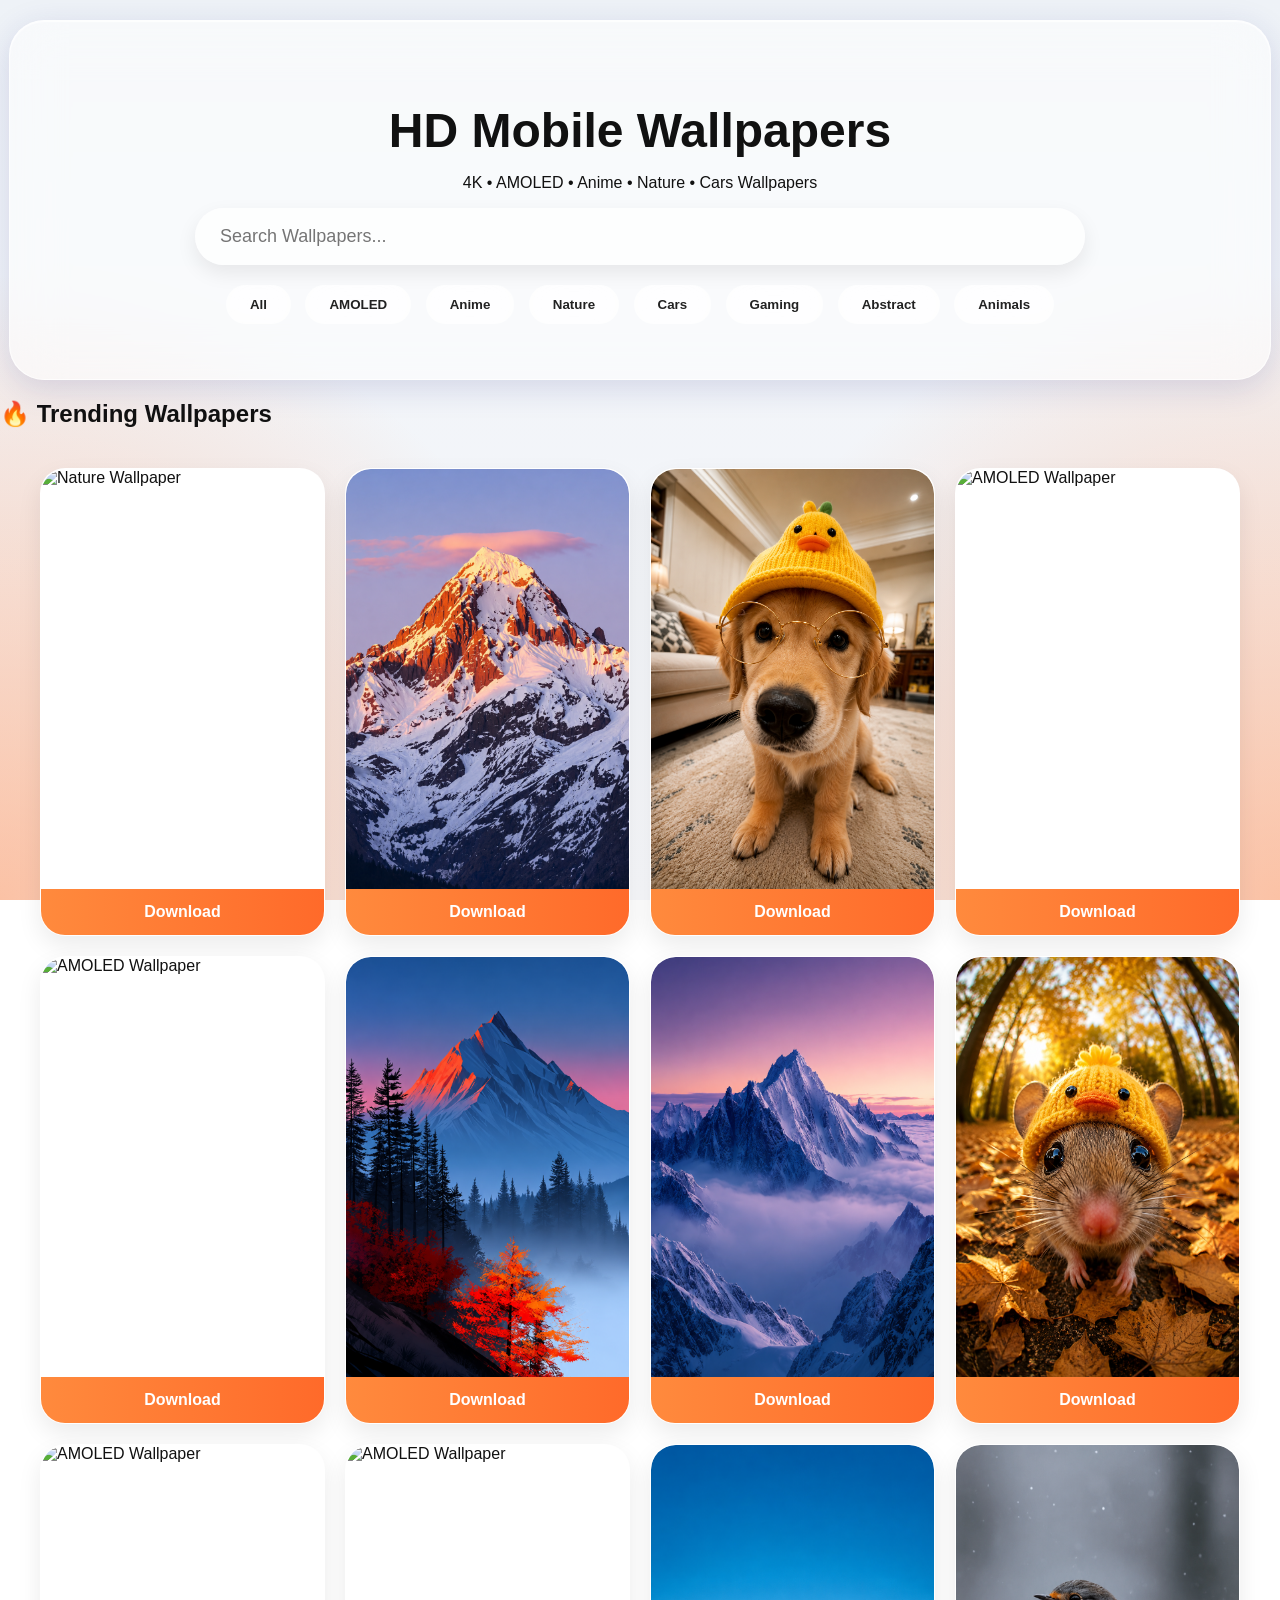
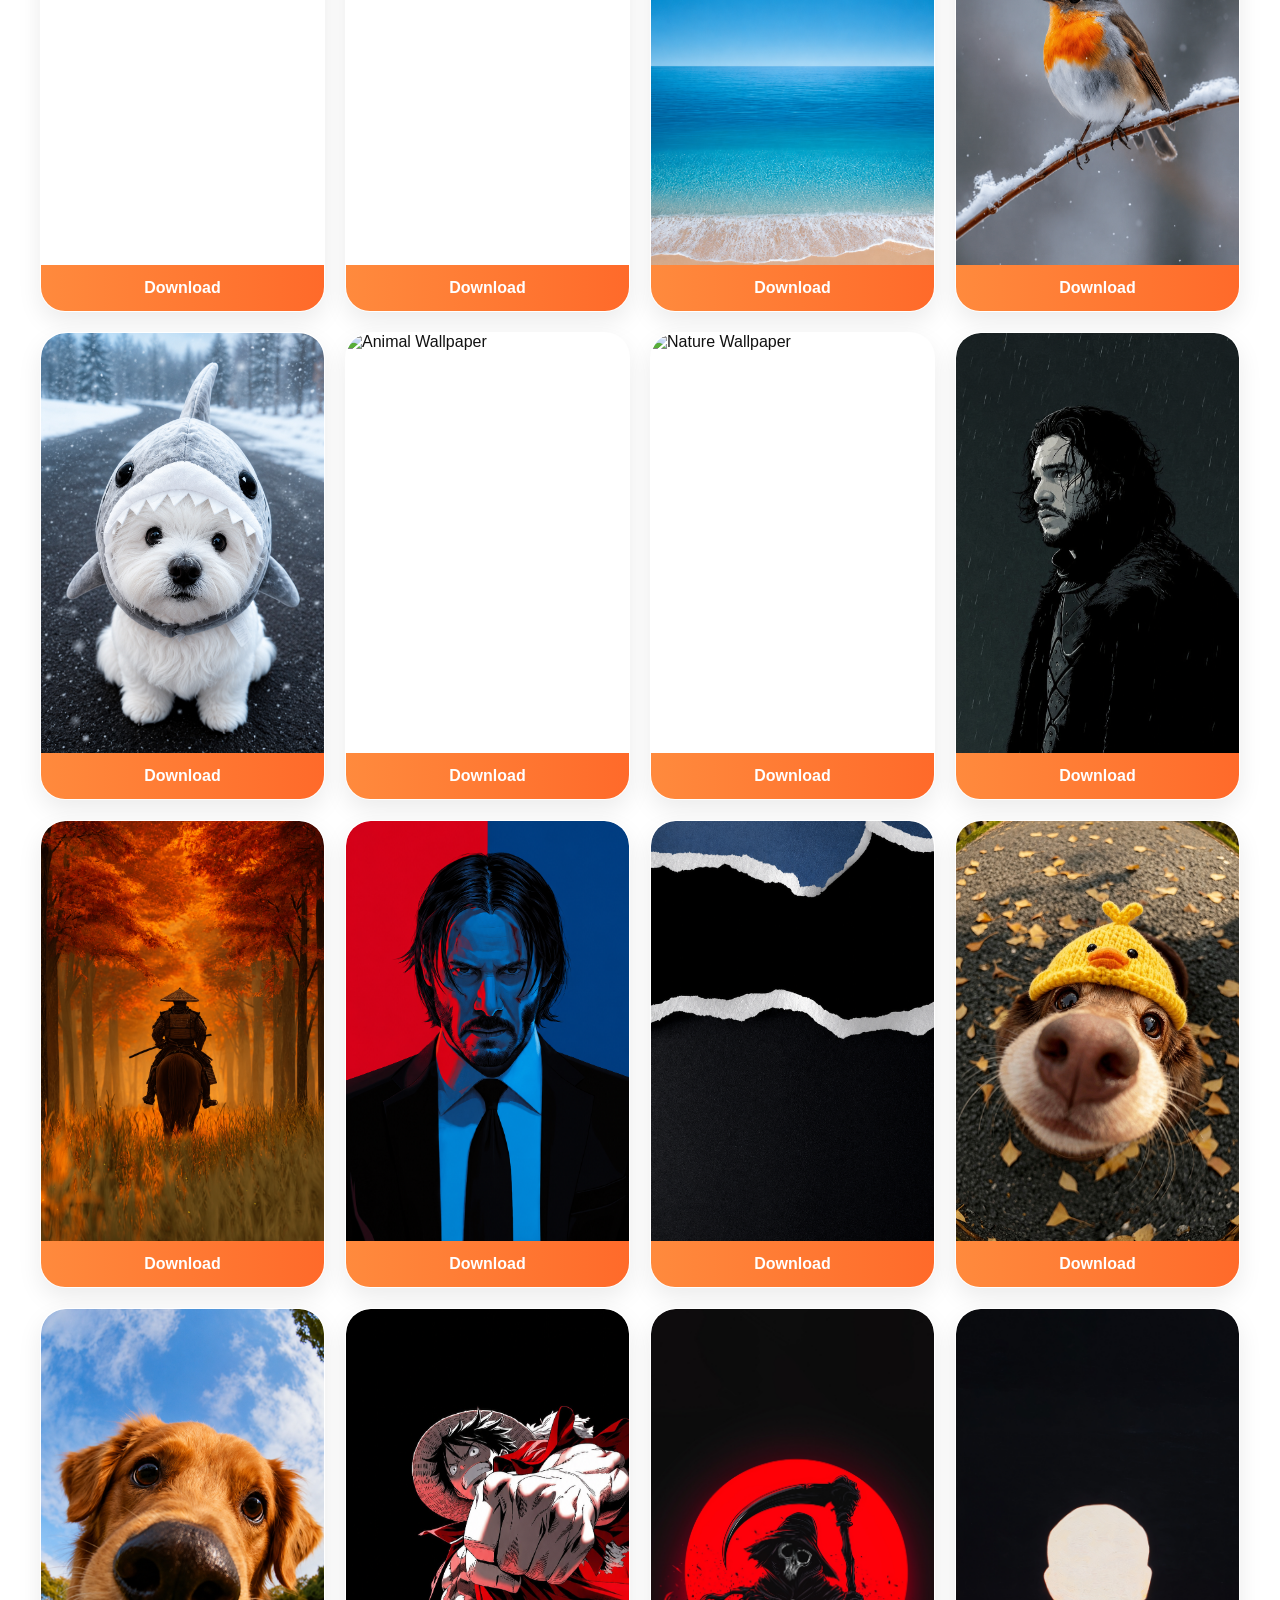
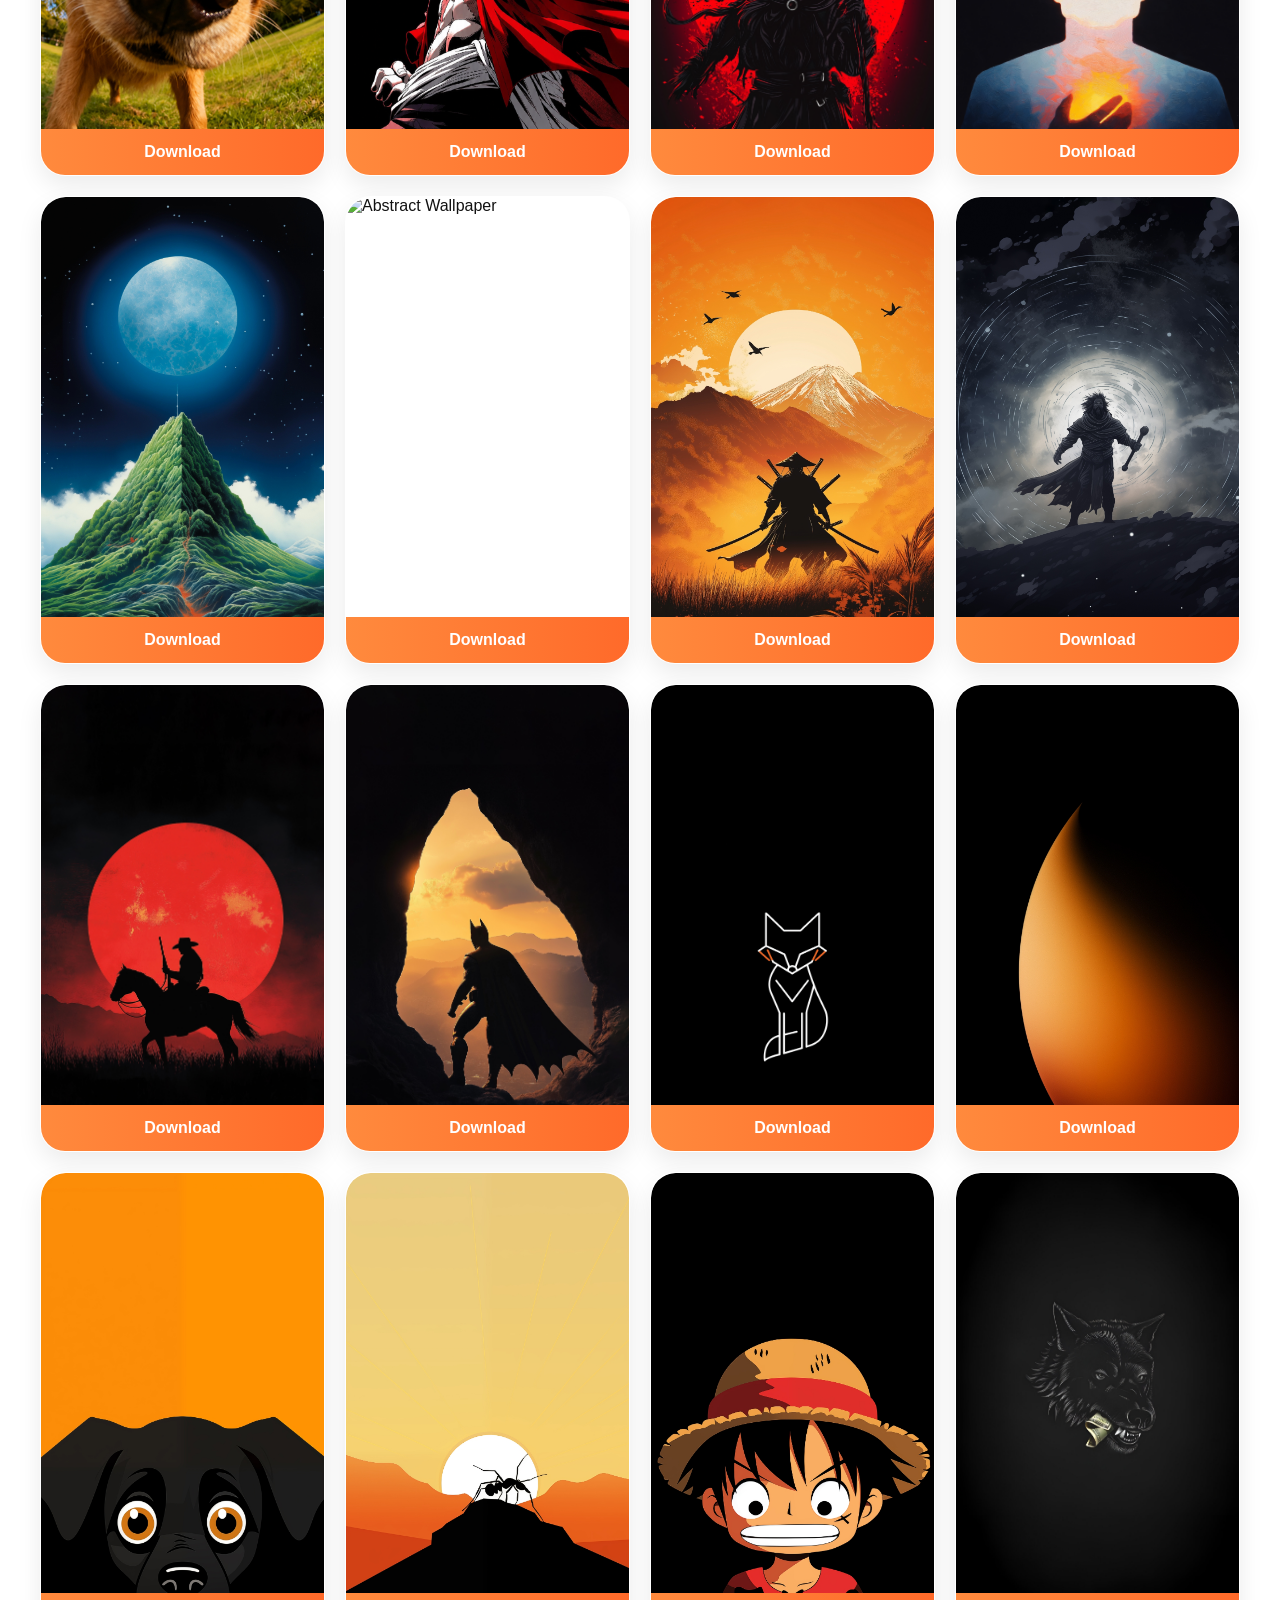
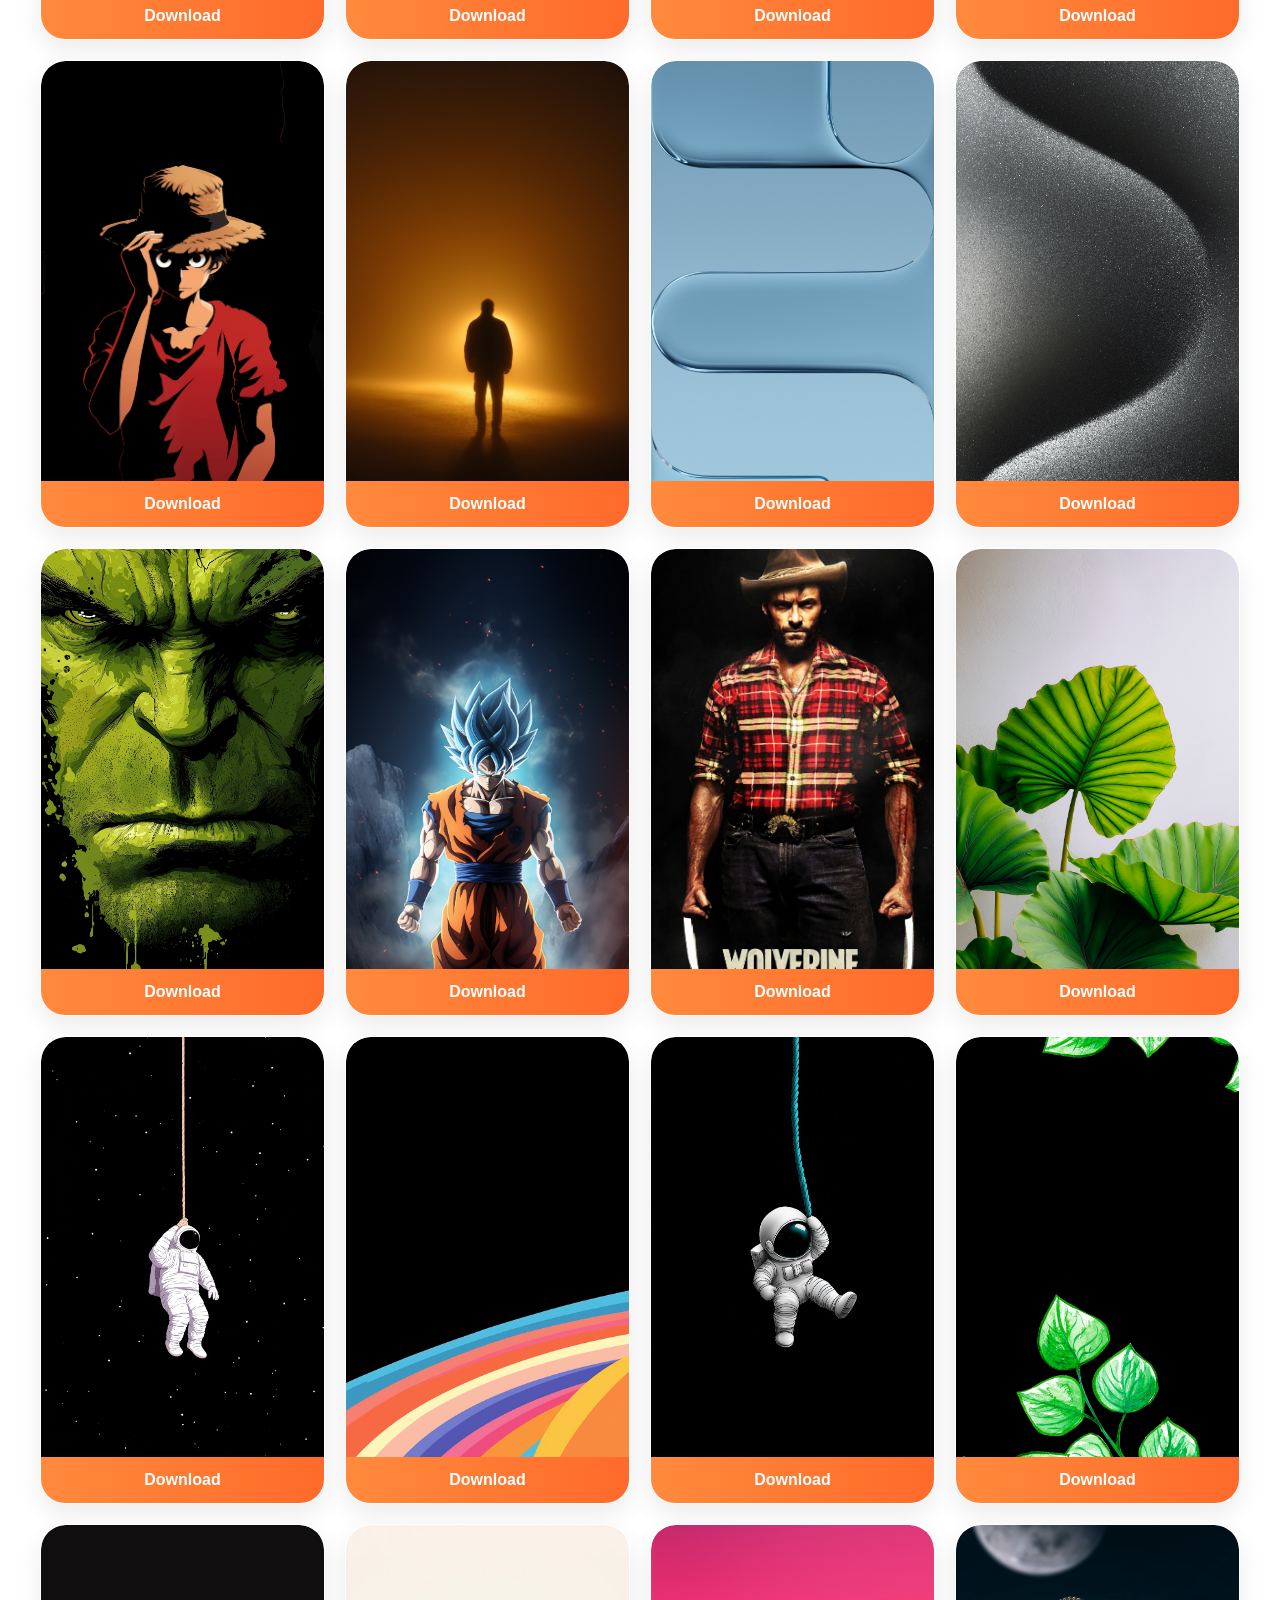
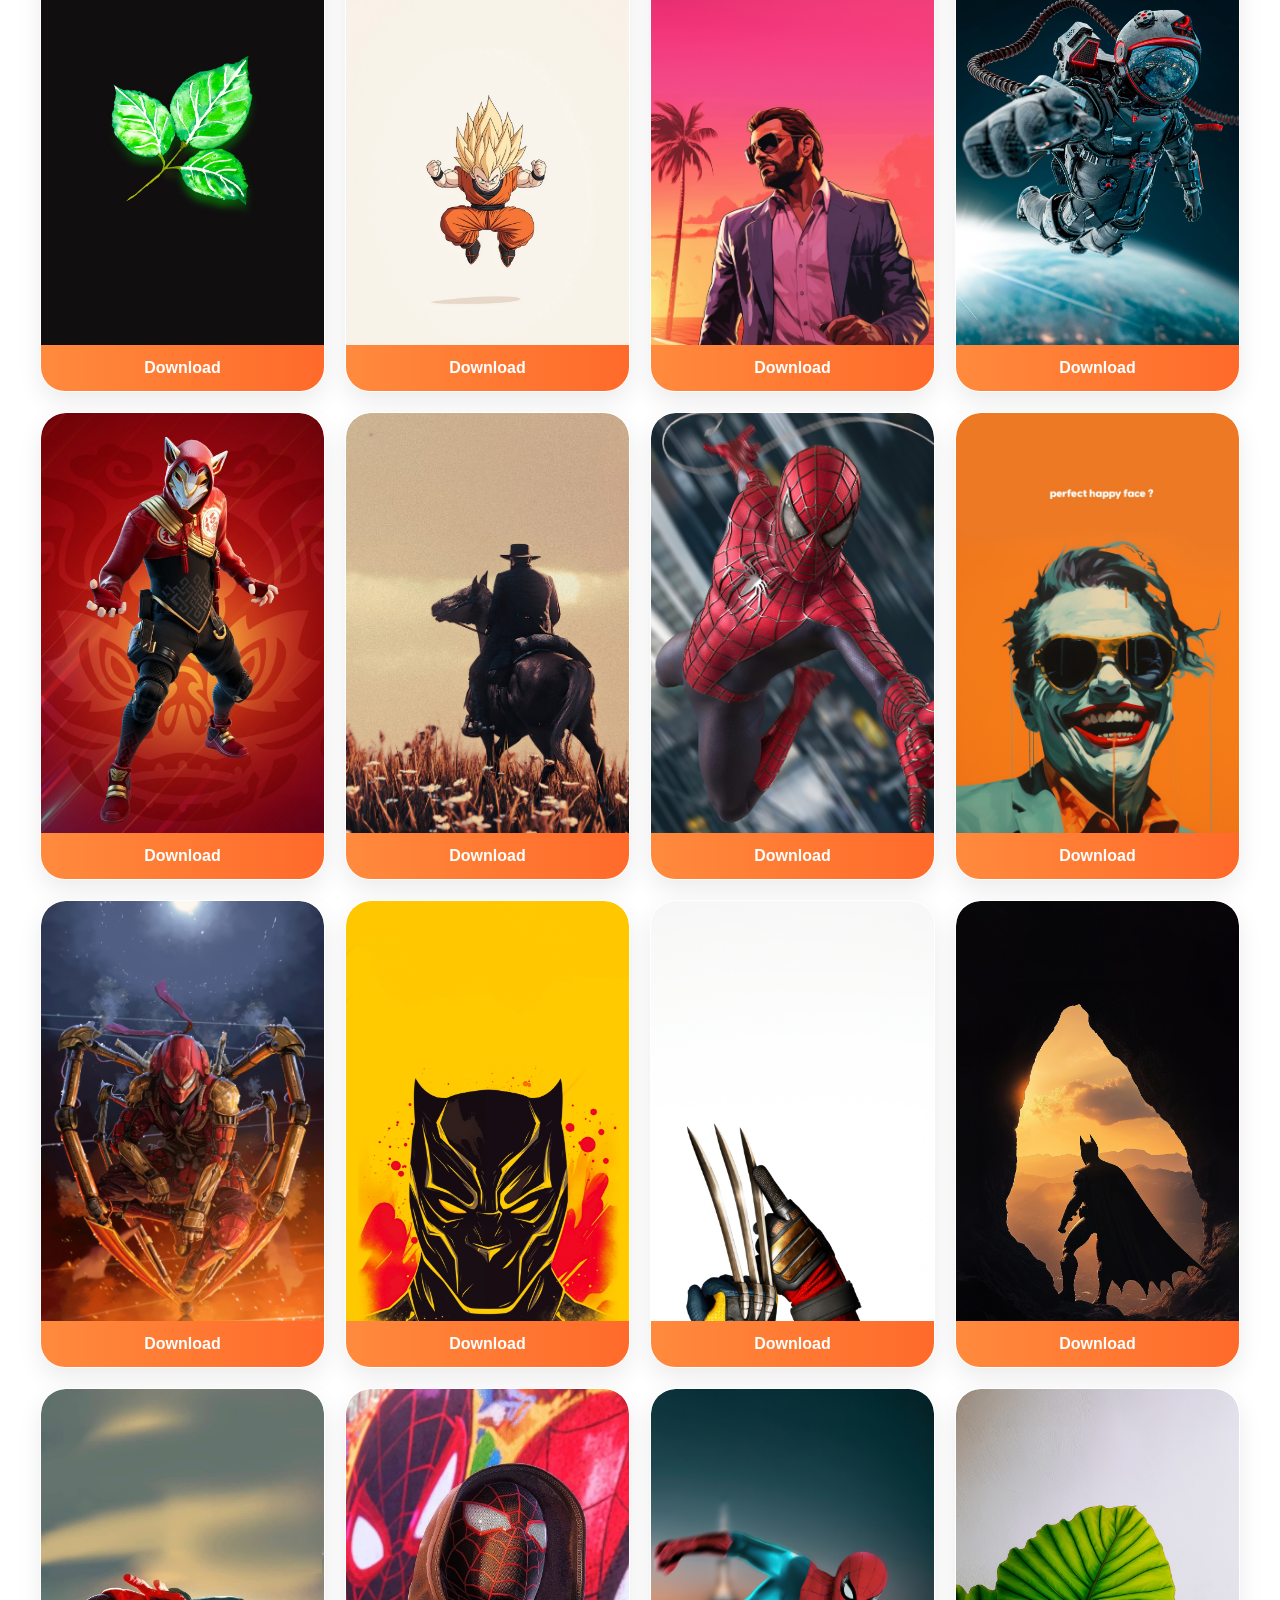
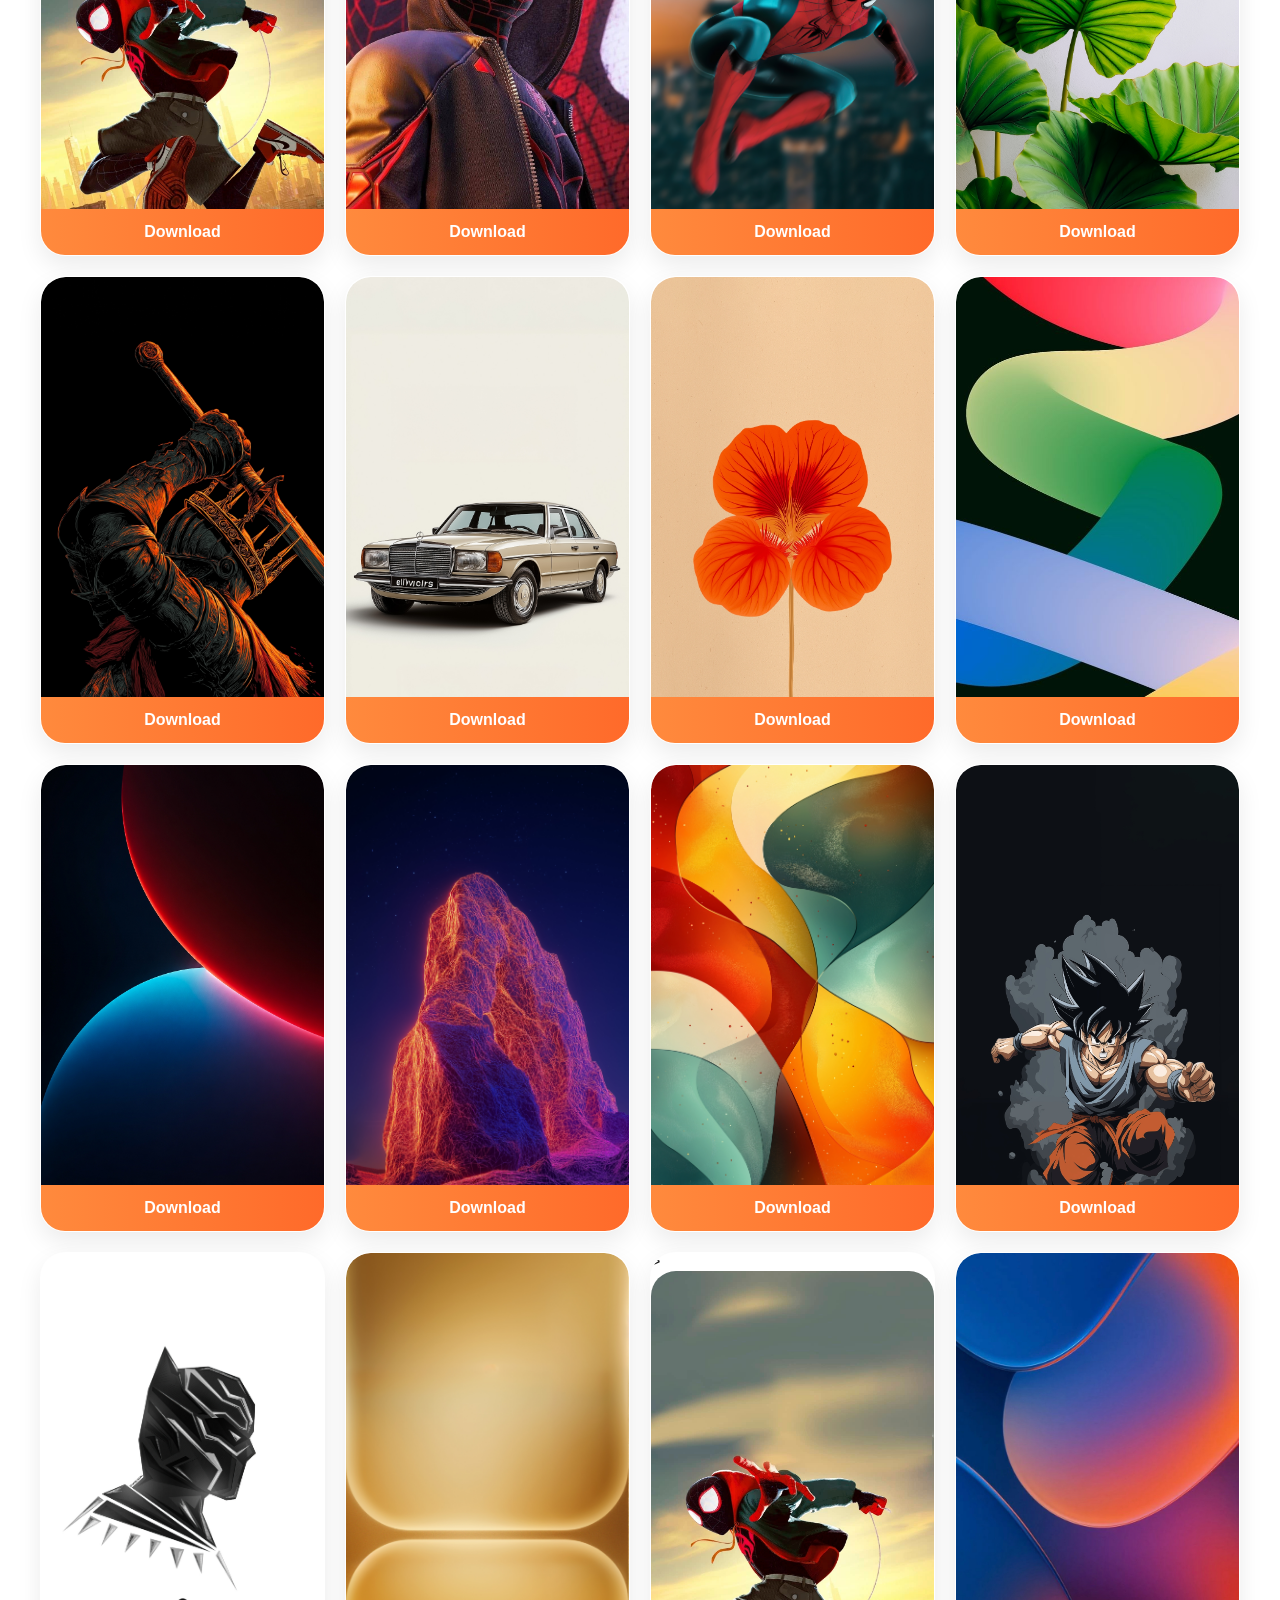
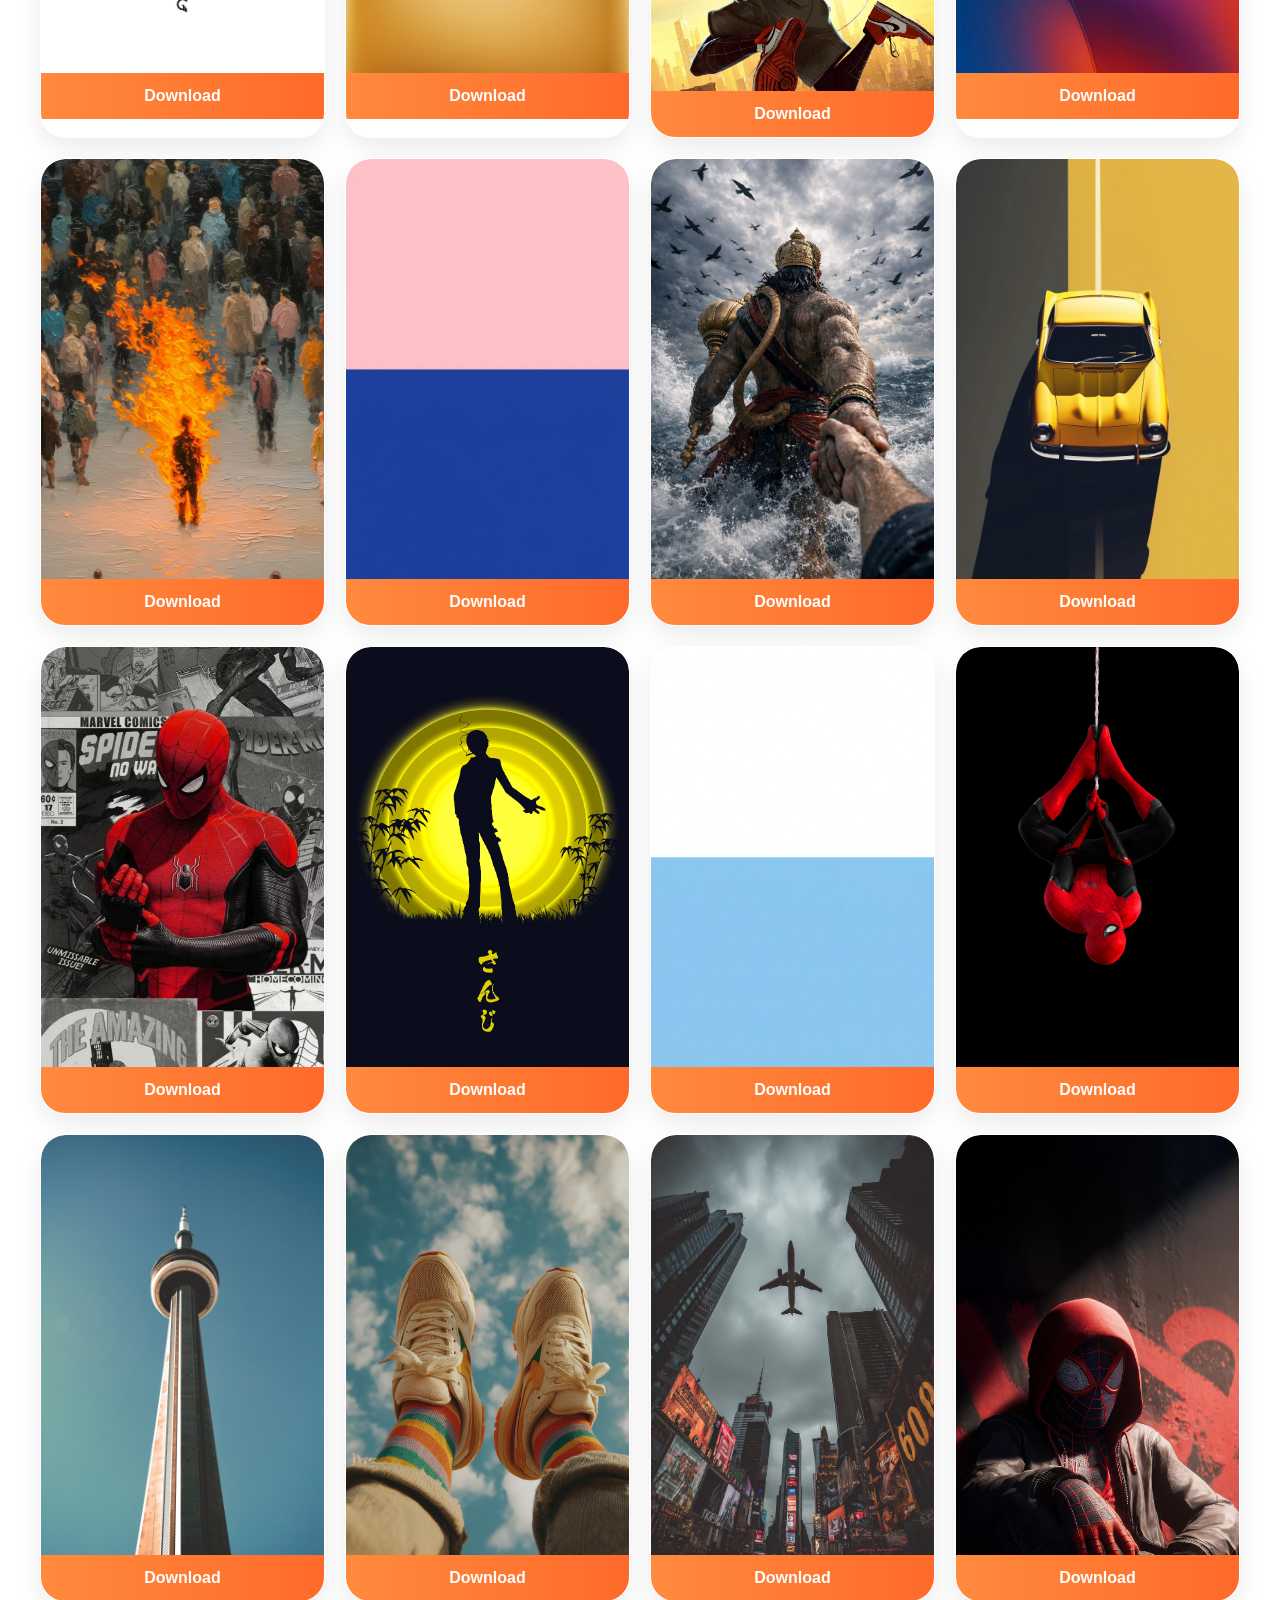
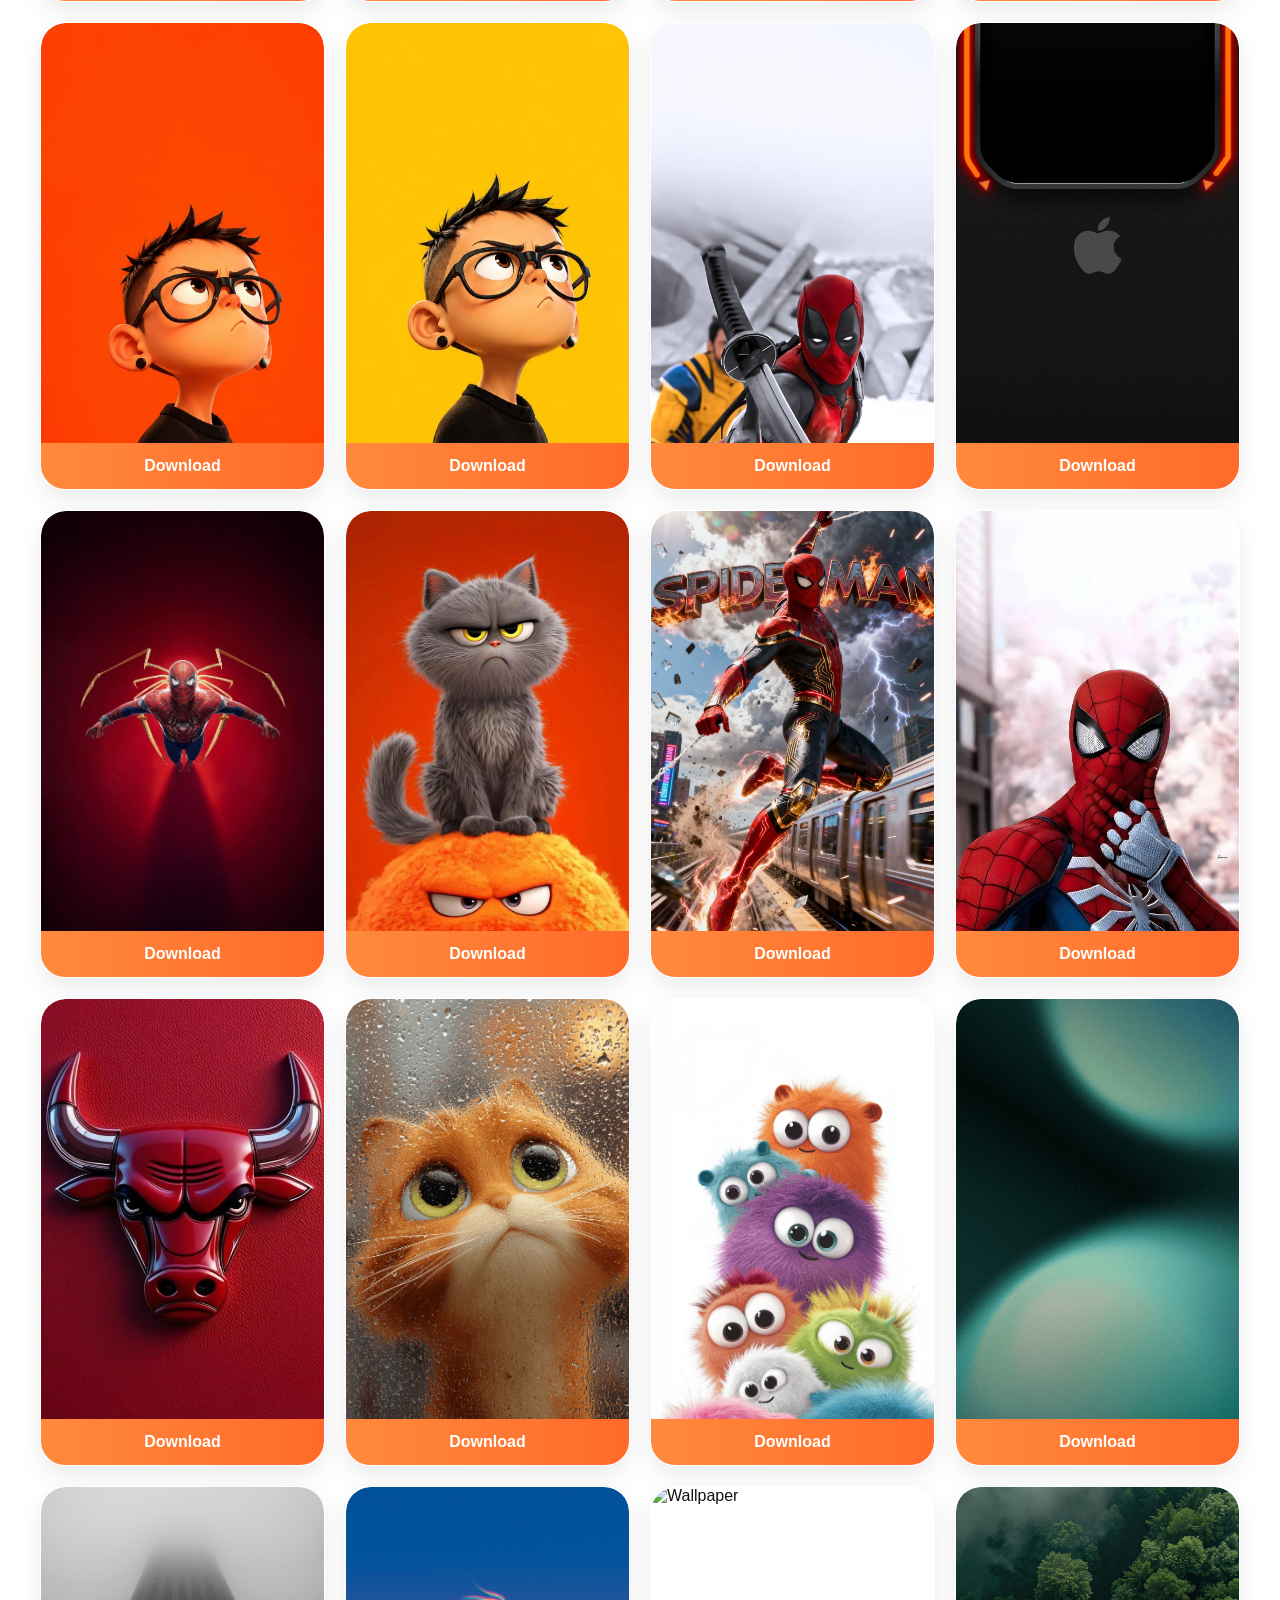
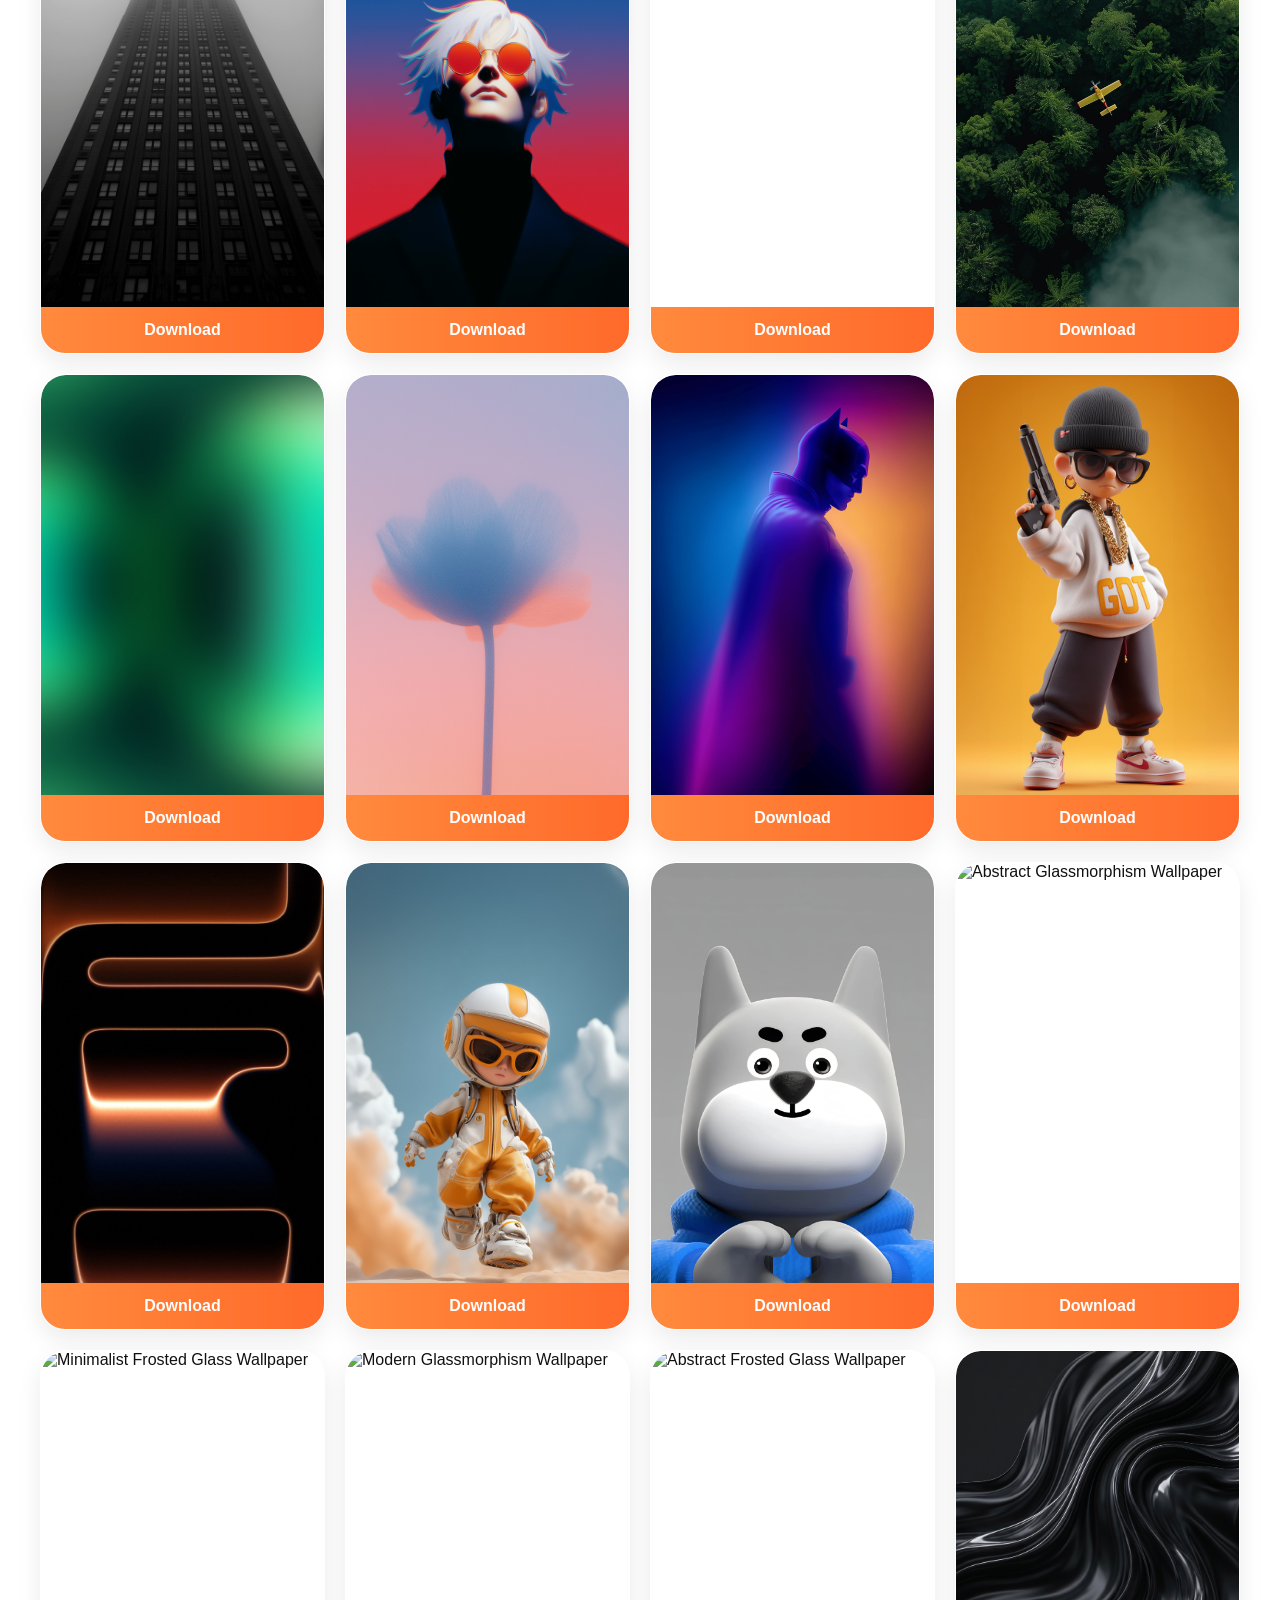
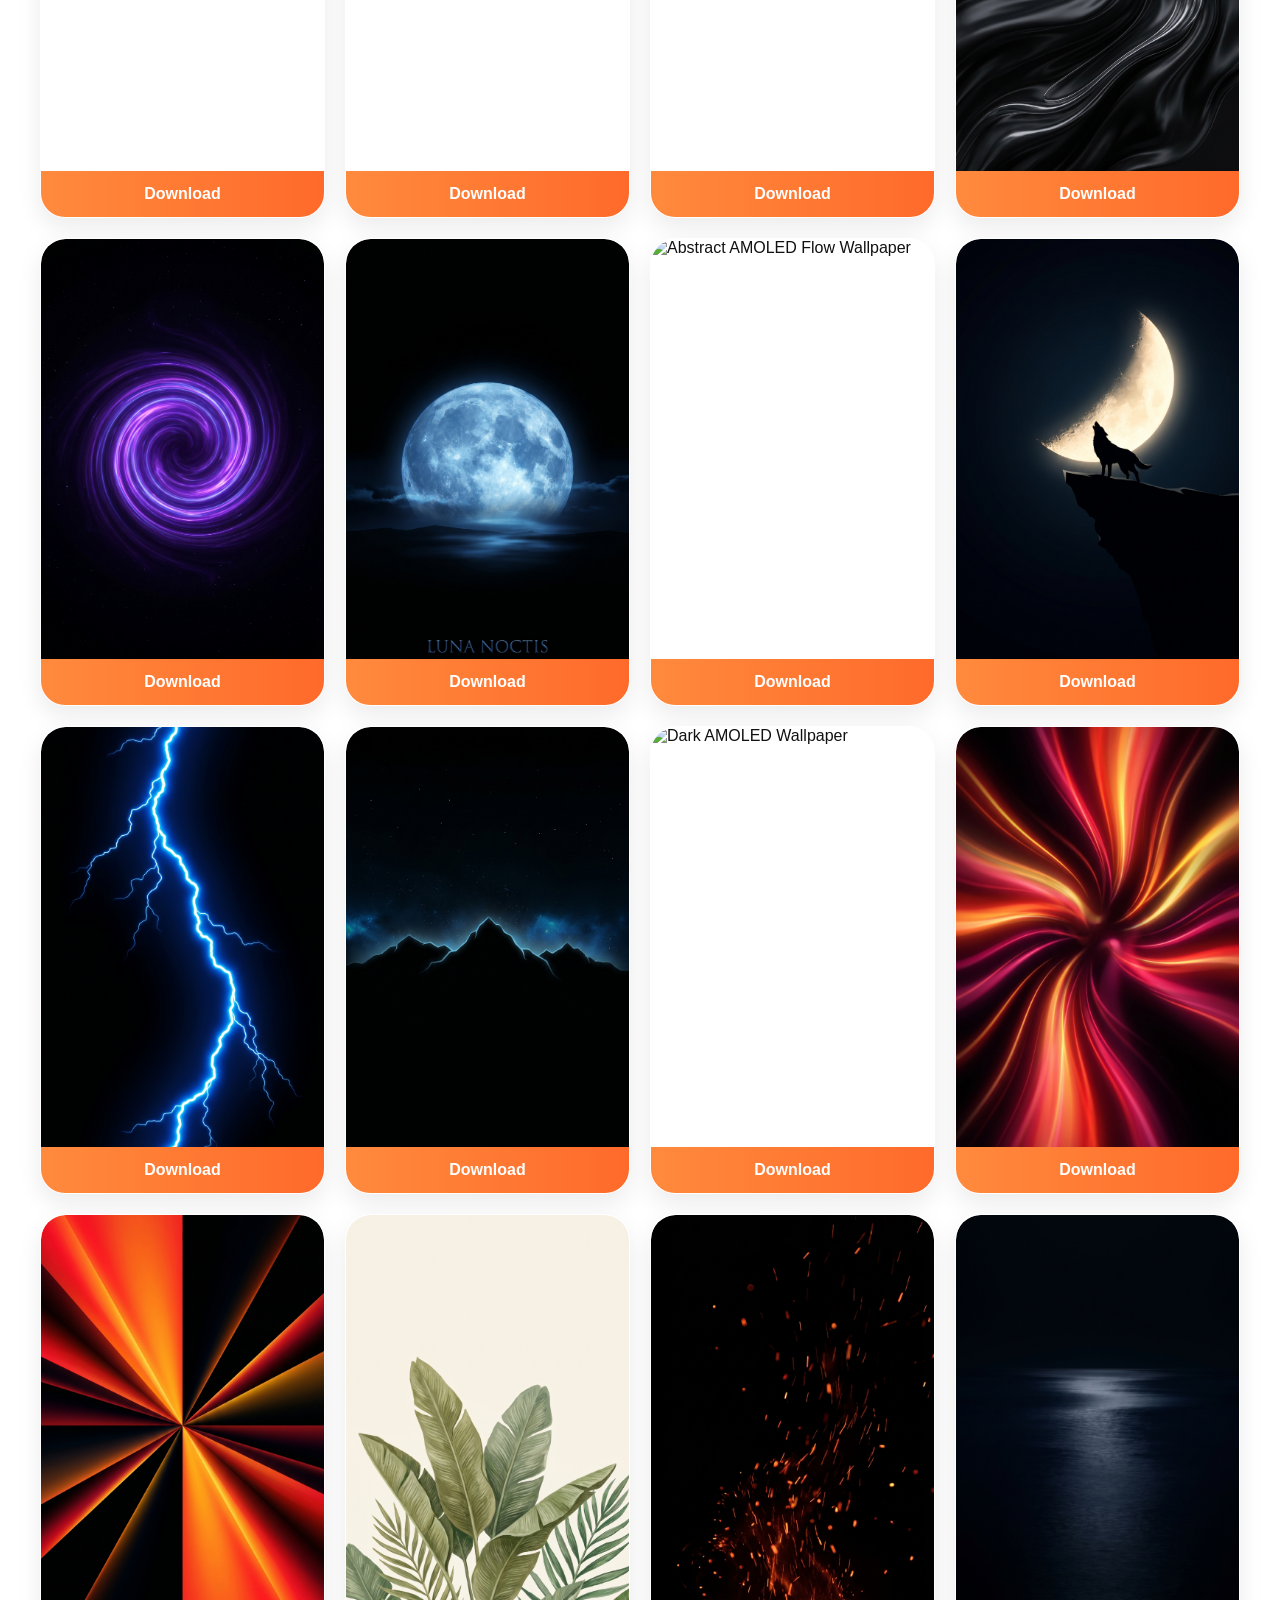
==== commit a9877b71: "Update fmt.Println message from 'Hello' to 'Goodbye'" ====
--- a/index.html
+++ b/index.html
@@ -79,6 +79,16 @@
 <a href="images/wallpaper197.jpeg" download>Download</a>
 </div>
 
+ <div class="card" data-category="amoled">
+<img loading="lazy" src="images/wallpaper201.png" alt="AMOLED Wallpaper" onclick="openImage(this.src)">
+<a href="images/wallpaper201.png" download>Download</a>
+</div>
+
+<div class="card" data-category="amoled">
+<img loading="lazy" src="images/wallpaper202.png" alt="AMOLED Wallpaper" onclick="openImage(this.src)">
+<a href="images/wallpaper202.png" download>Download</a>
+</div>
+ 
   
 <div class="card" data-category="nature">
 <img loading="lazy" src="images/wallpaper185.png" alt="Mountain Nature Wallpaper" onclick="openImage(this.src)">
@@ -93,6 +103,16 @@
 <div class="card" data-category="animals">
 <img loading="lazy" src="images/wallpaper198.png" alt="Animal Wallpaper" onclick="openImage(this.src)">
 <a href="images/wallpaper198.jpeg" download>Download</a>
+</div>
+
+<div class="card" data-category="amoled">
+<img loading="lazy" src="images/wallpaper203.png" alt="AMOLED Wallpaper" onclick="openImage(this.src)">
+<a href="images/wallpaper203.png" download>Download</a>
+</div>
+
+<div class="card" data-category="amoled">
+<img loading="lazy" src="images/wallpaper204.png" alt="AMOLED Wallpaper" onclick="openImage(this.src)">
+<a href="images/wallpaper204.png" download>Download</a>
 </div>
   
 <div class="card" data-category="nature">
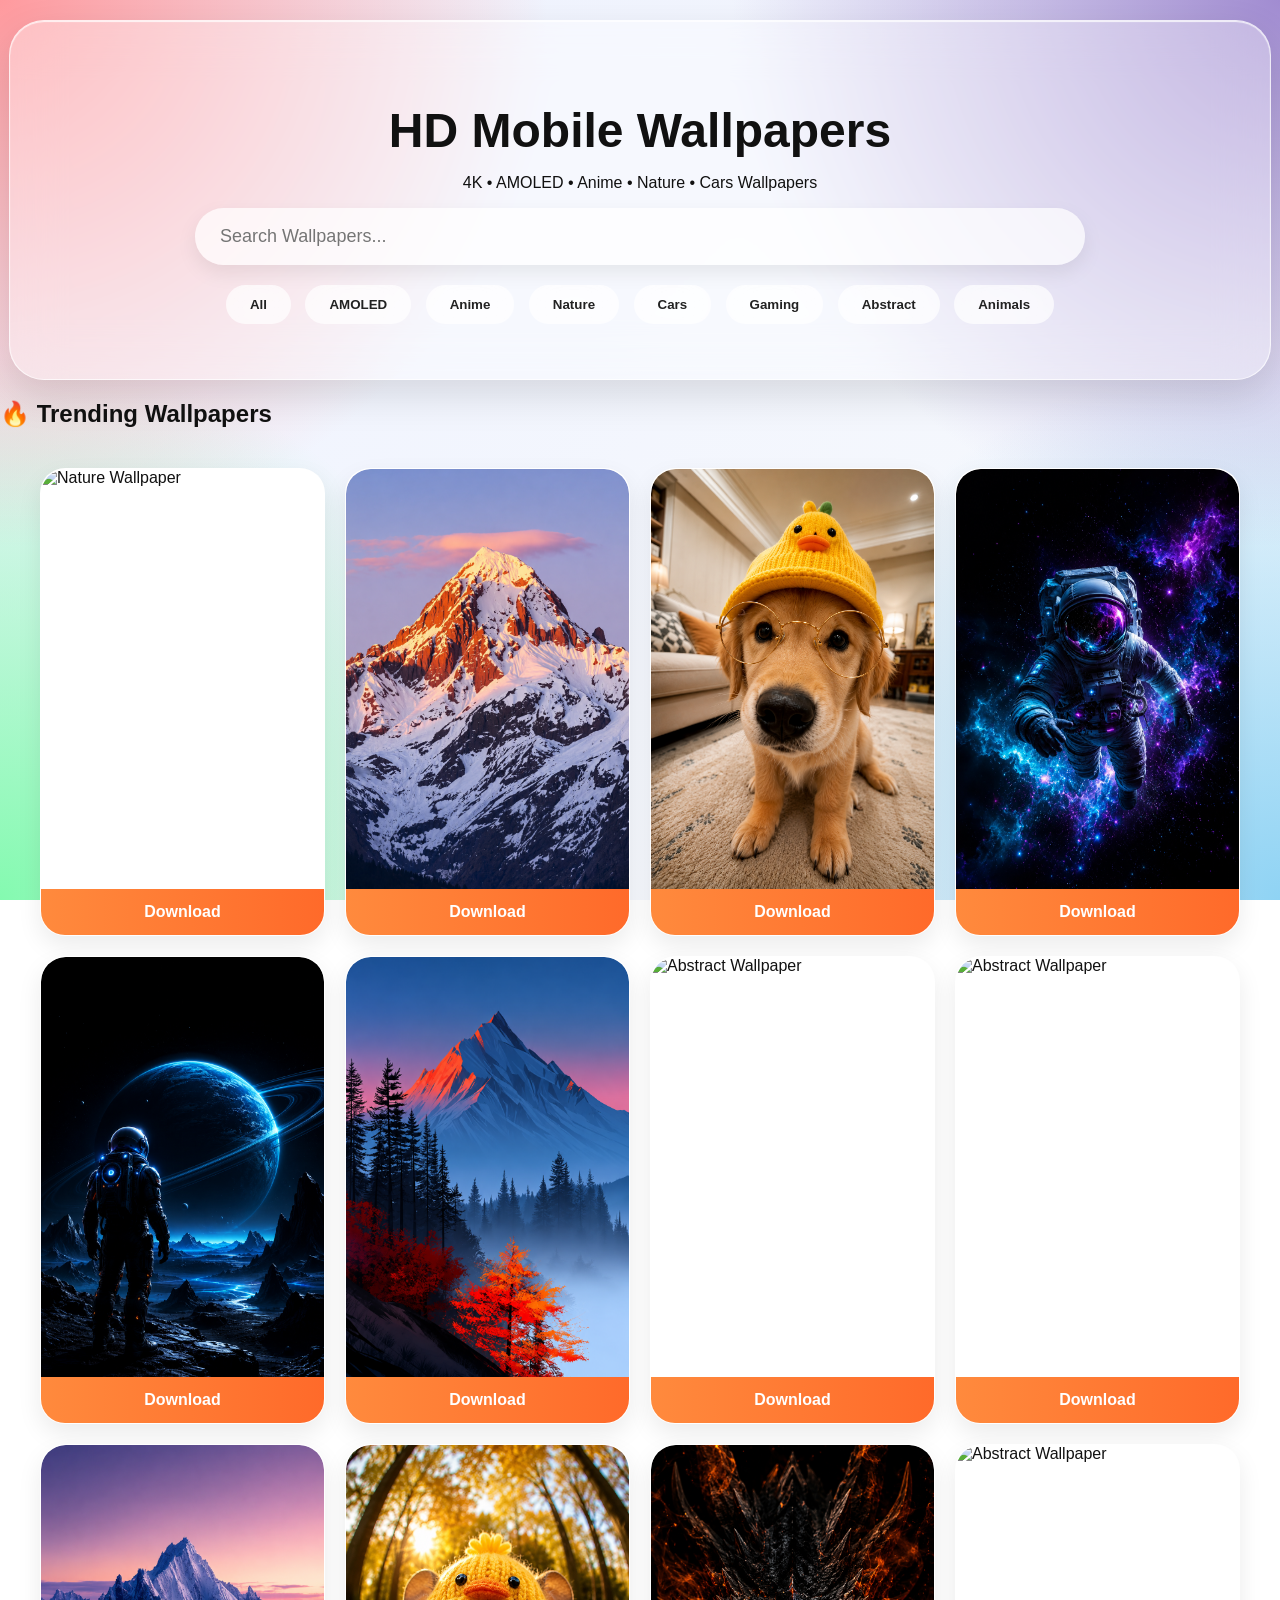
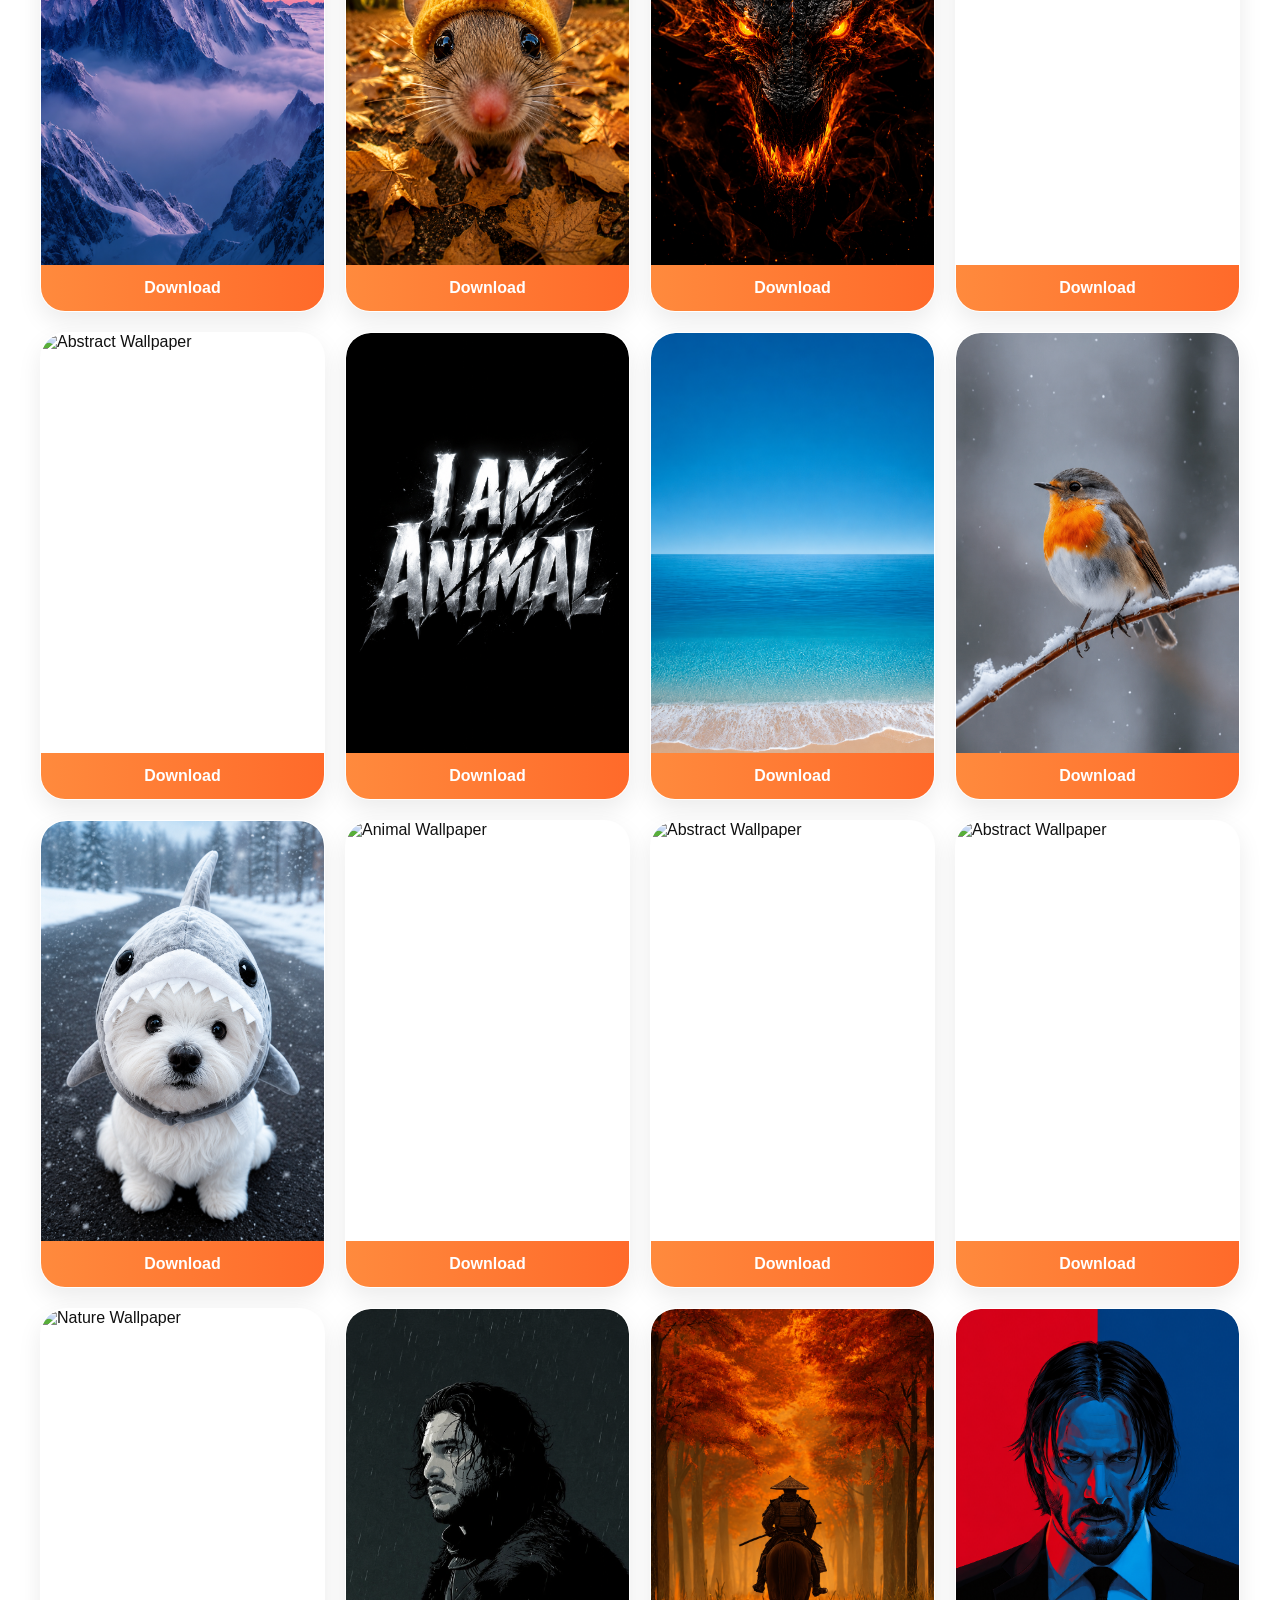
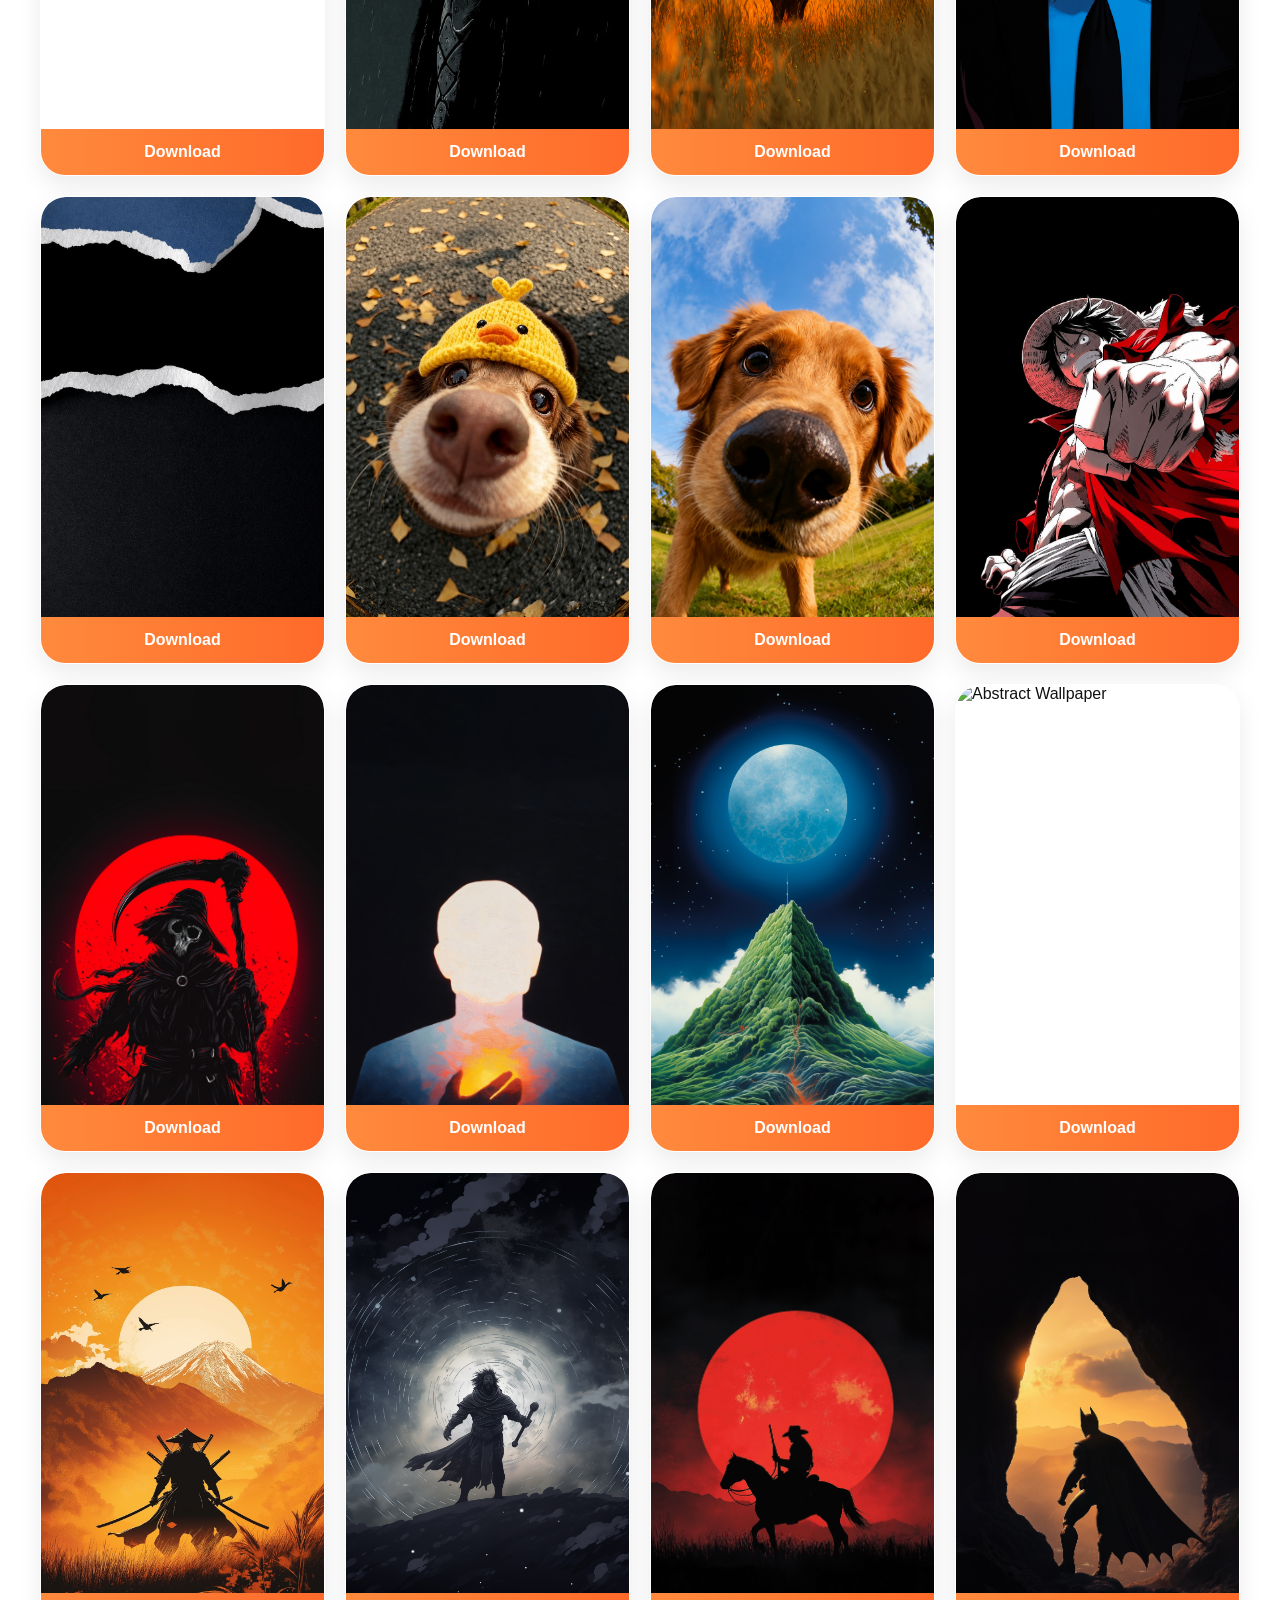
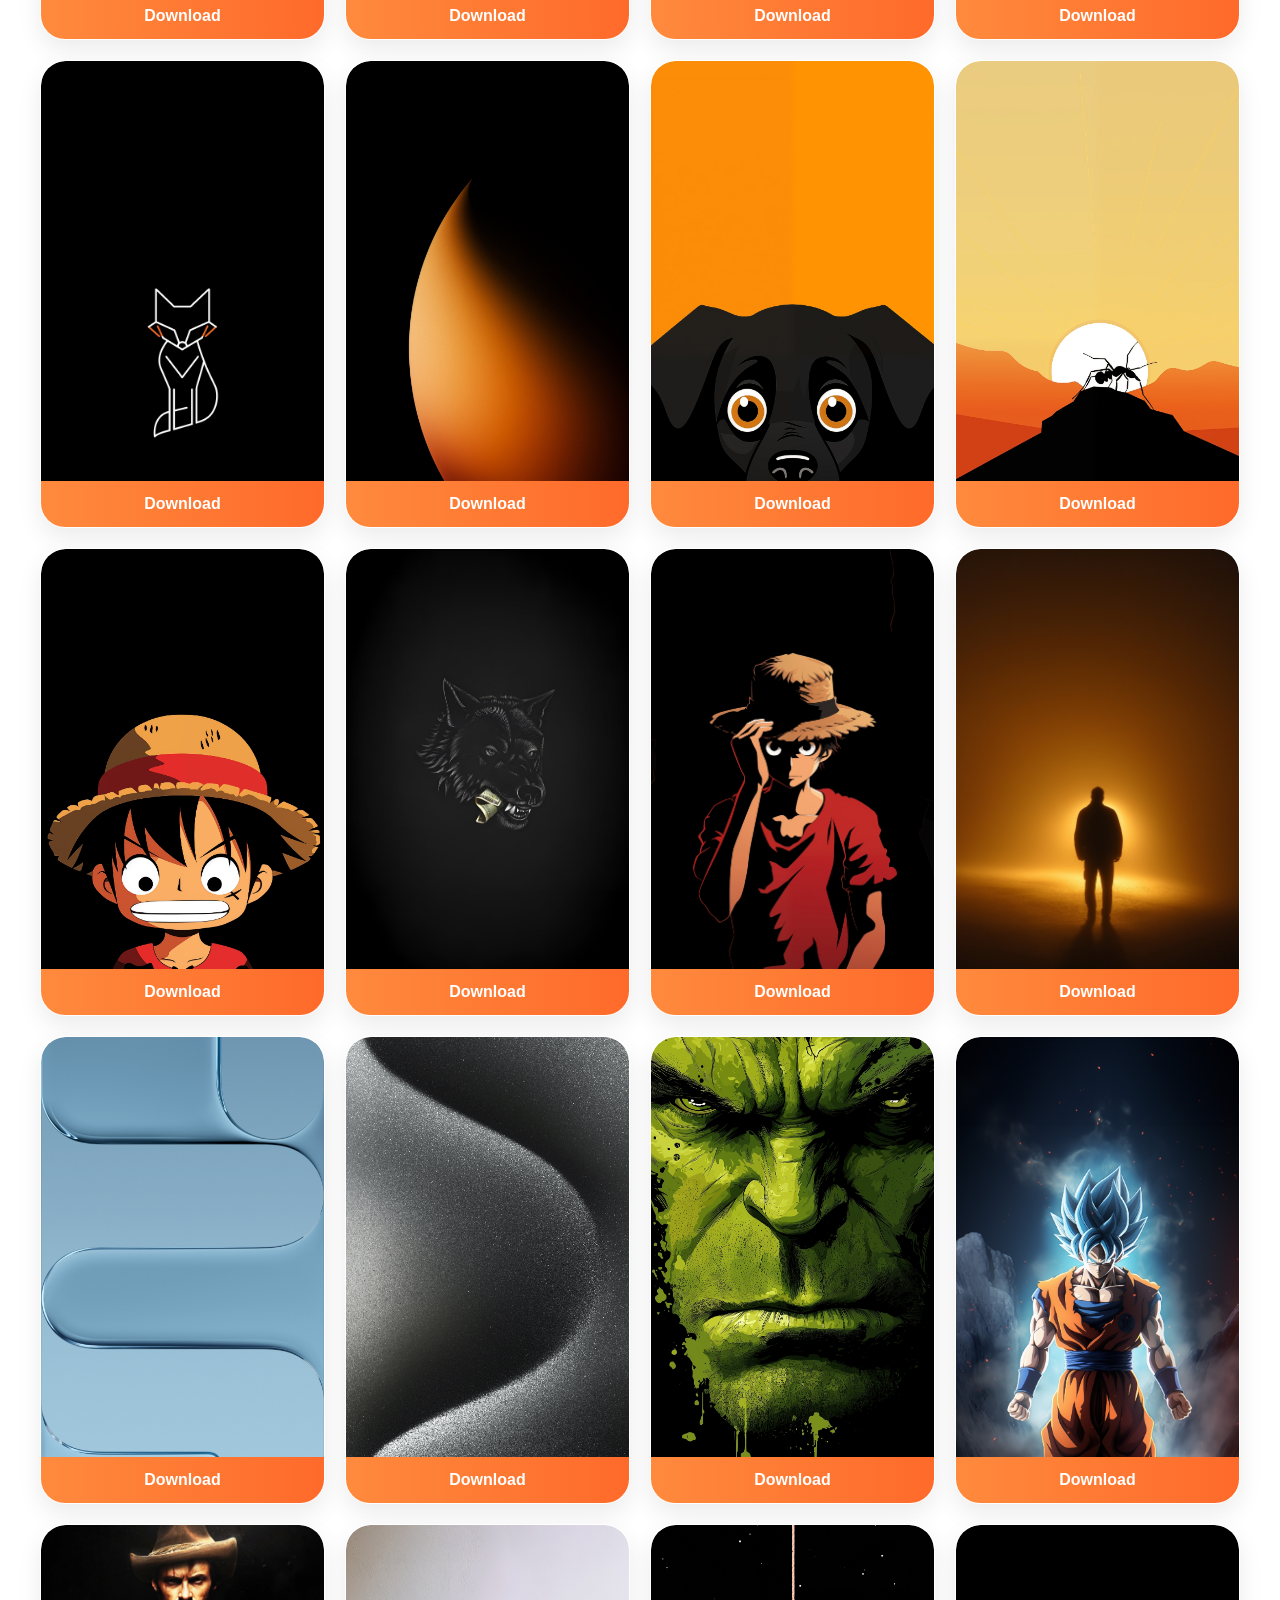
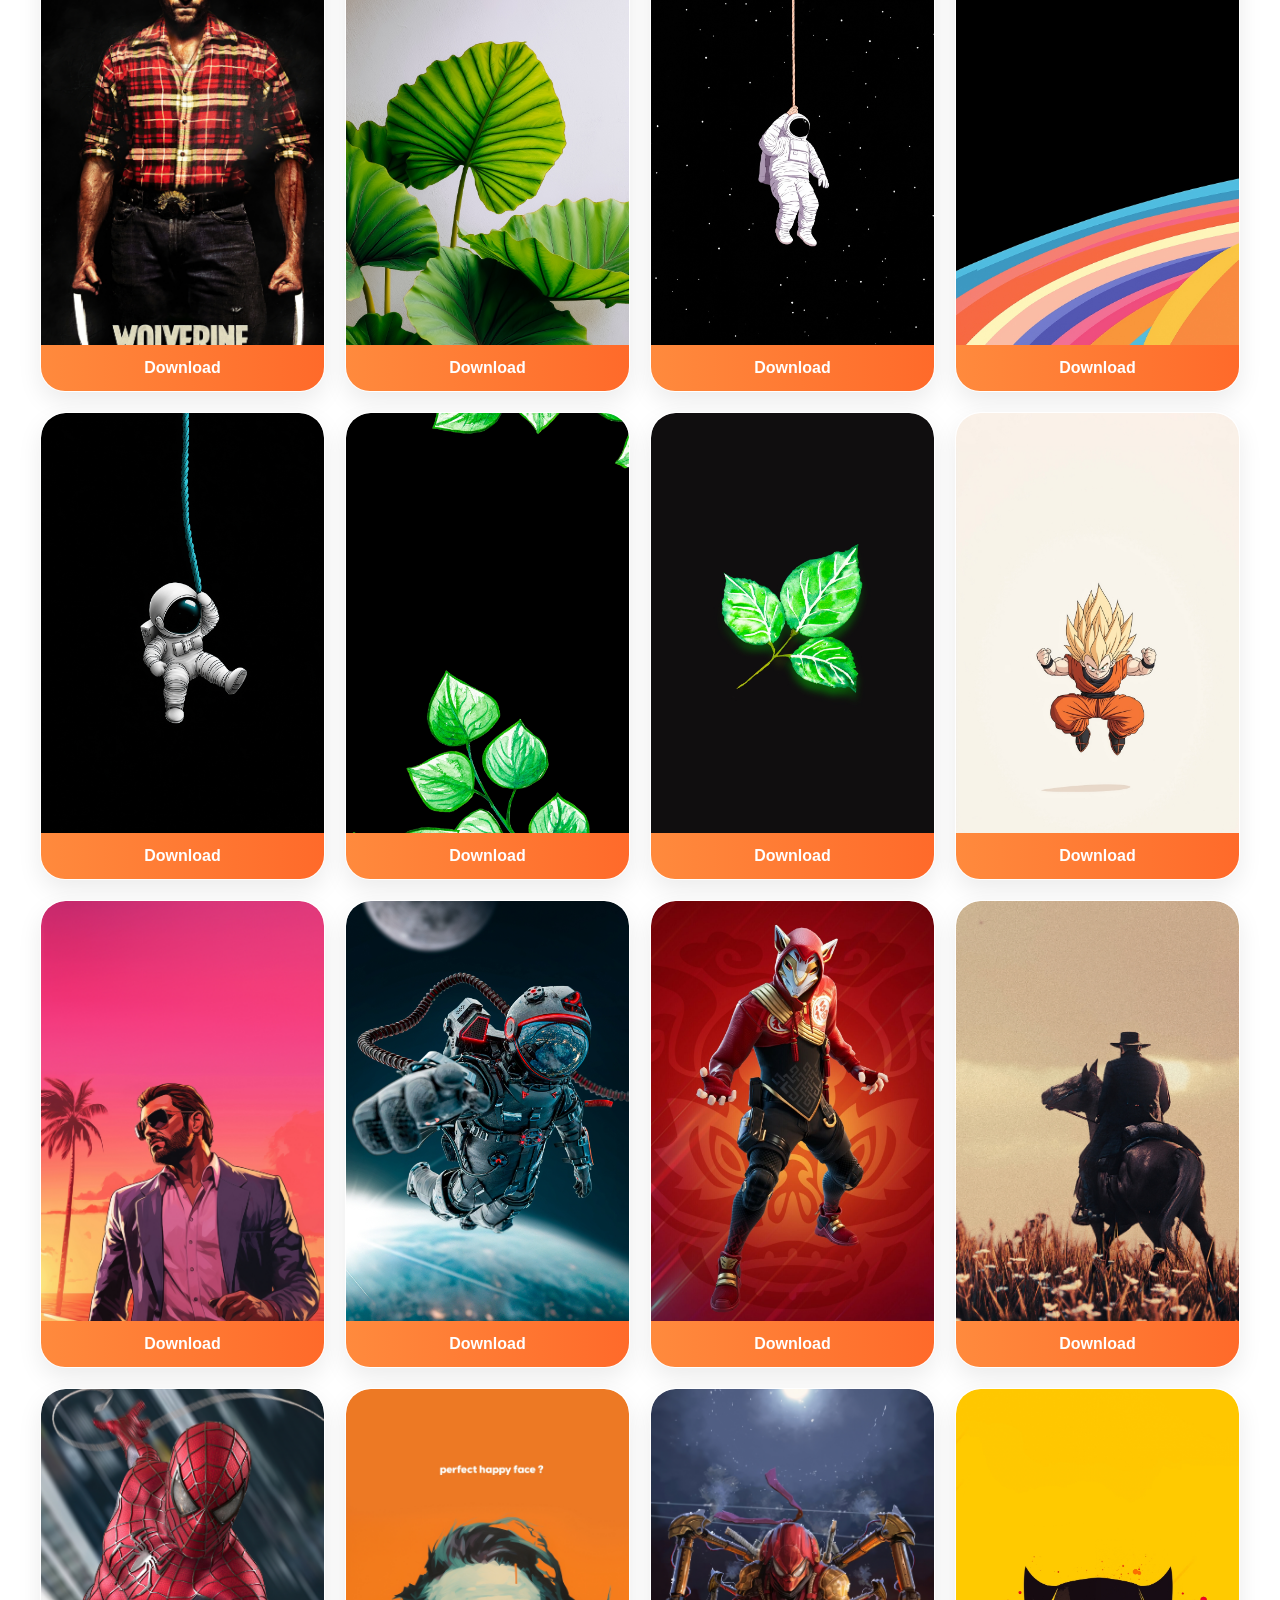
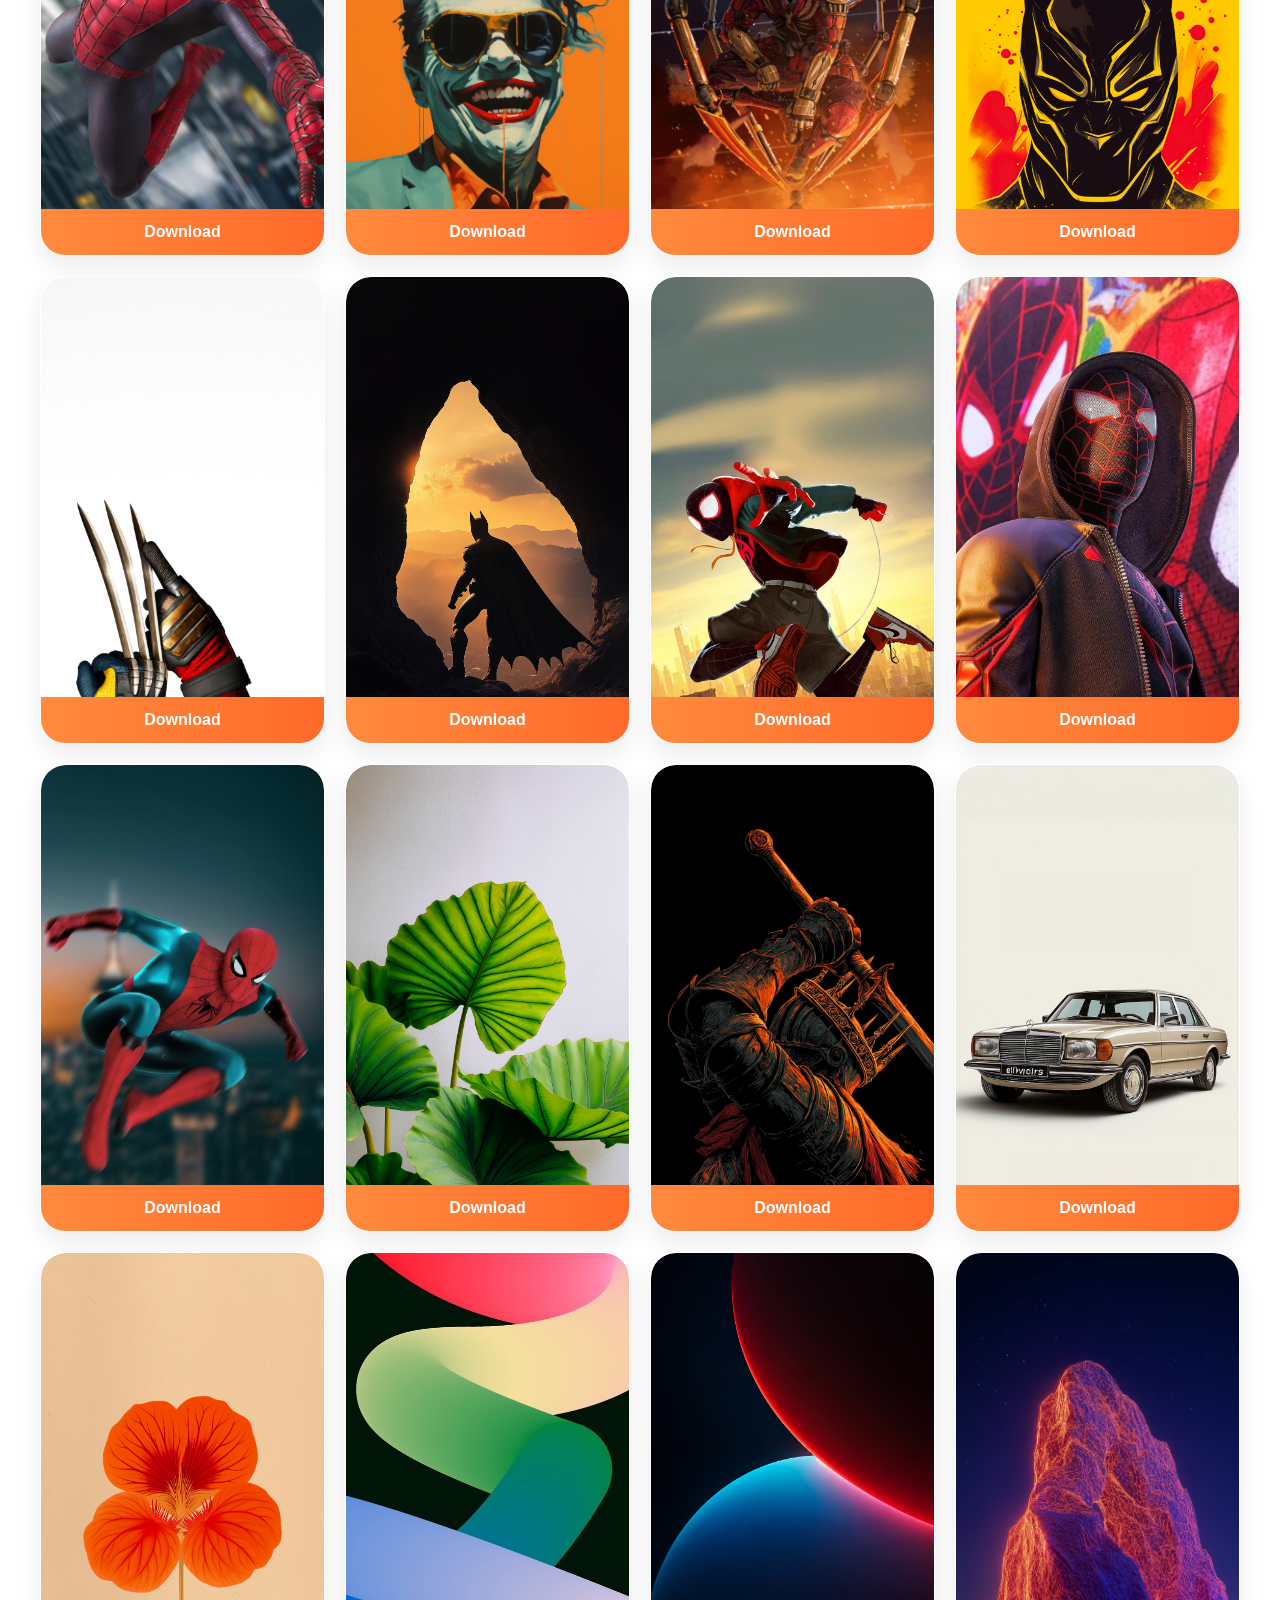
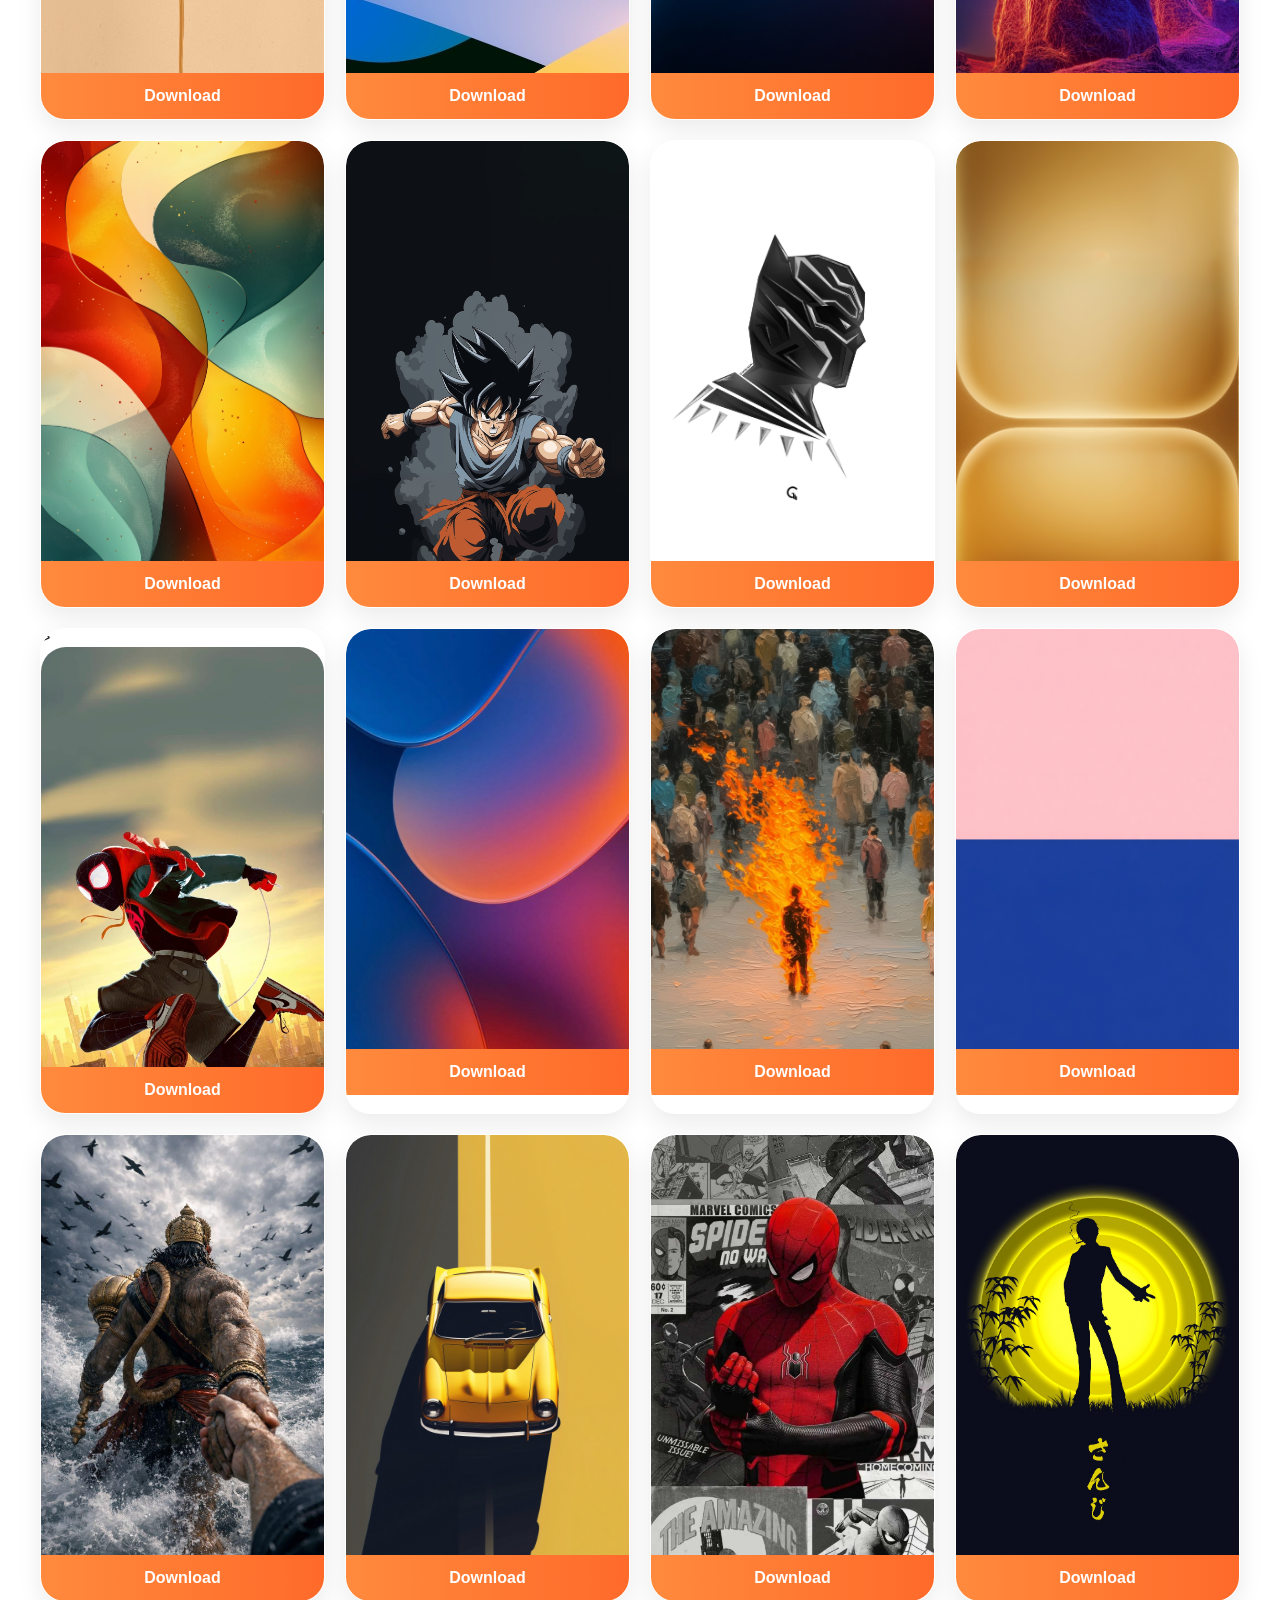
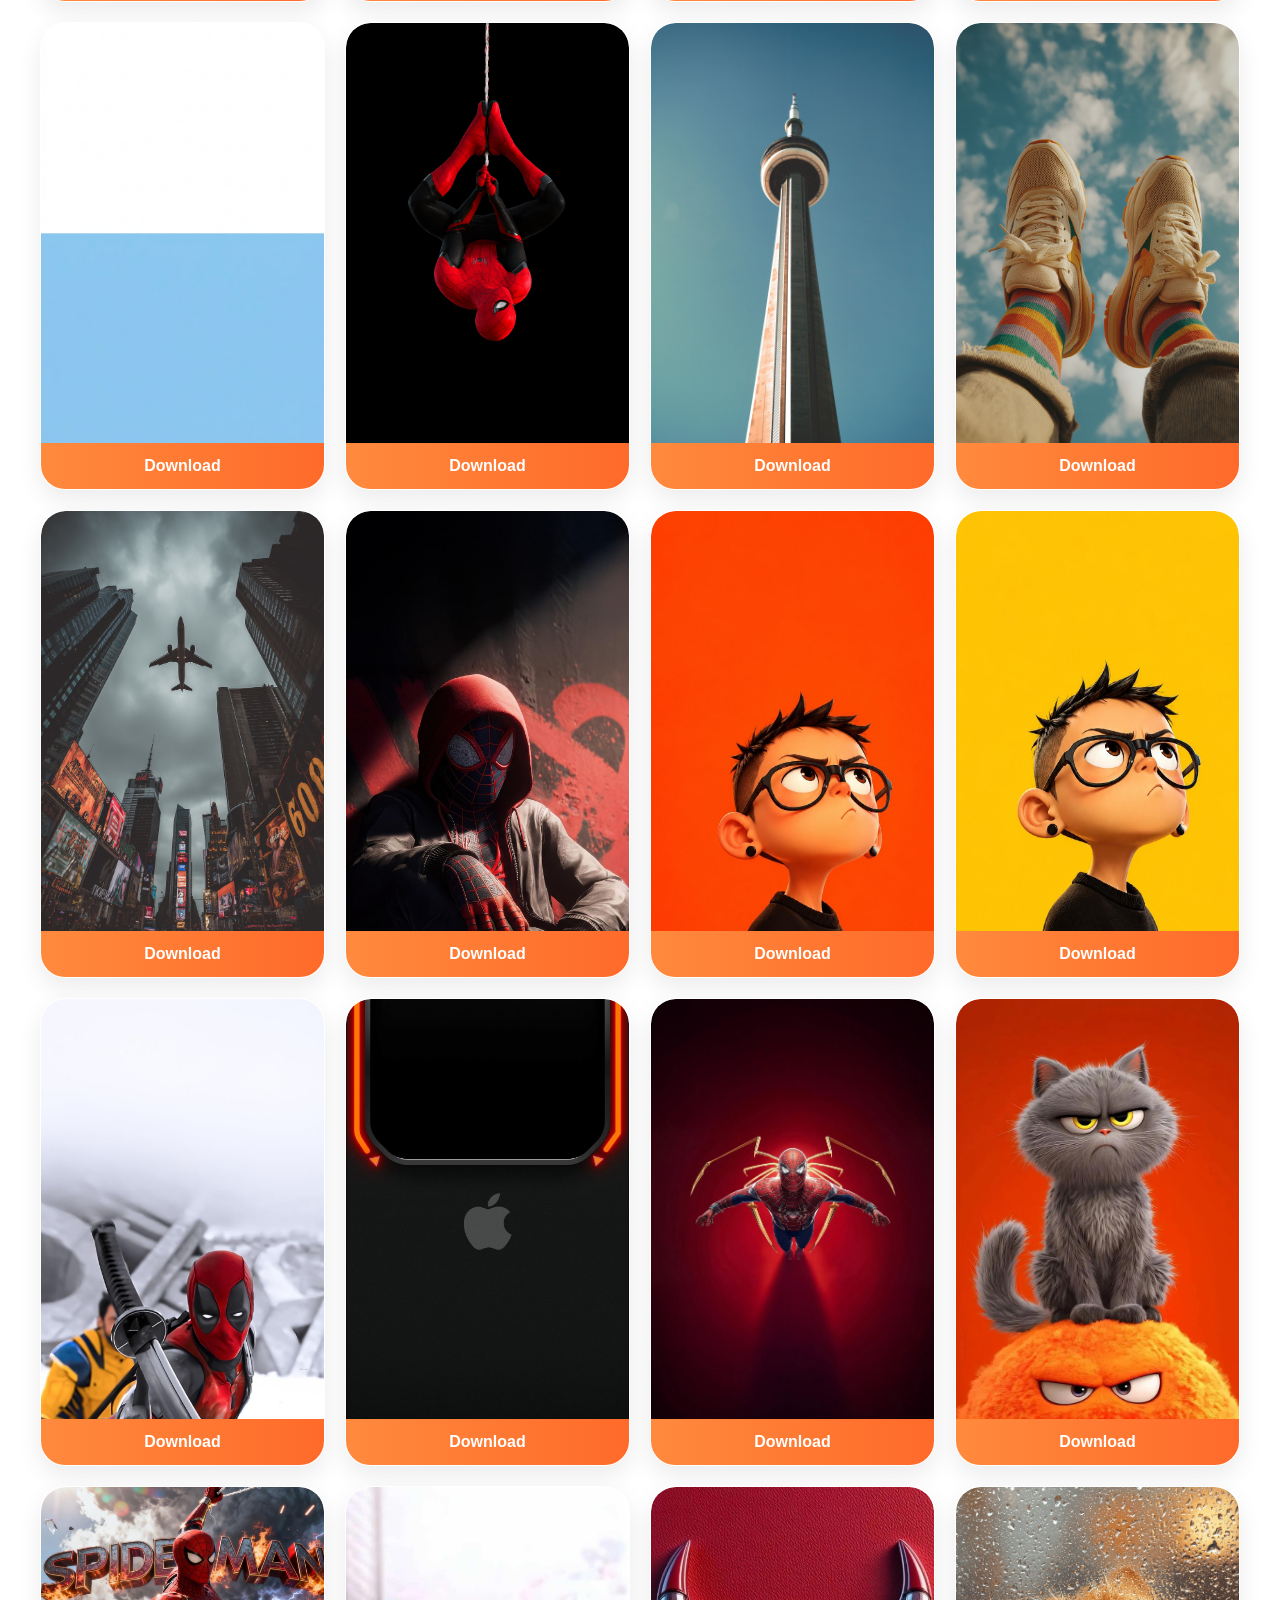
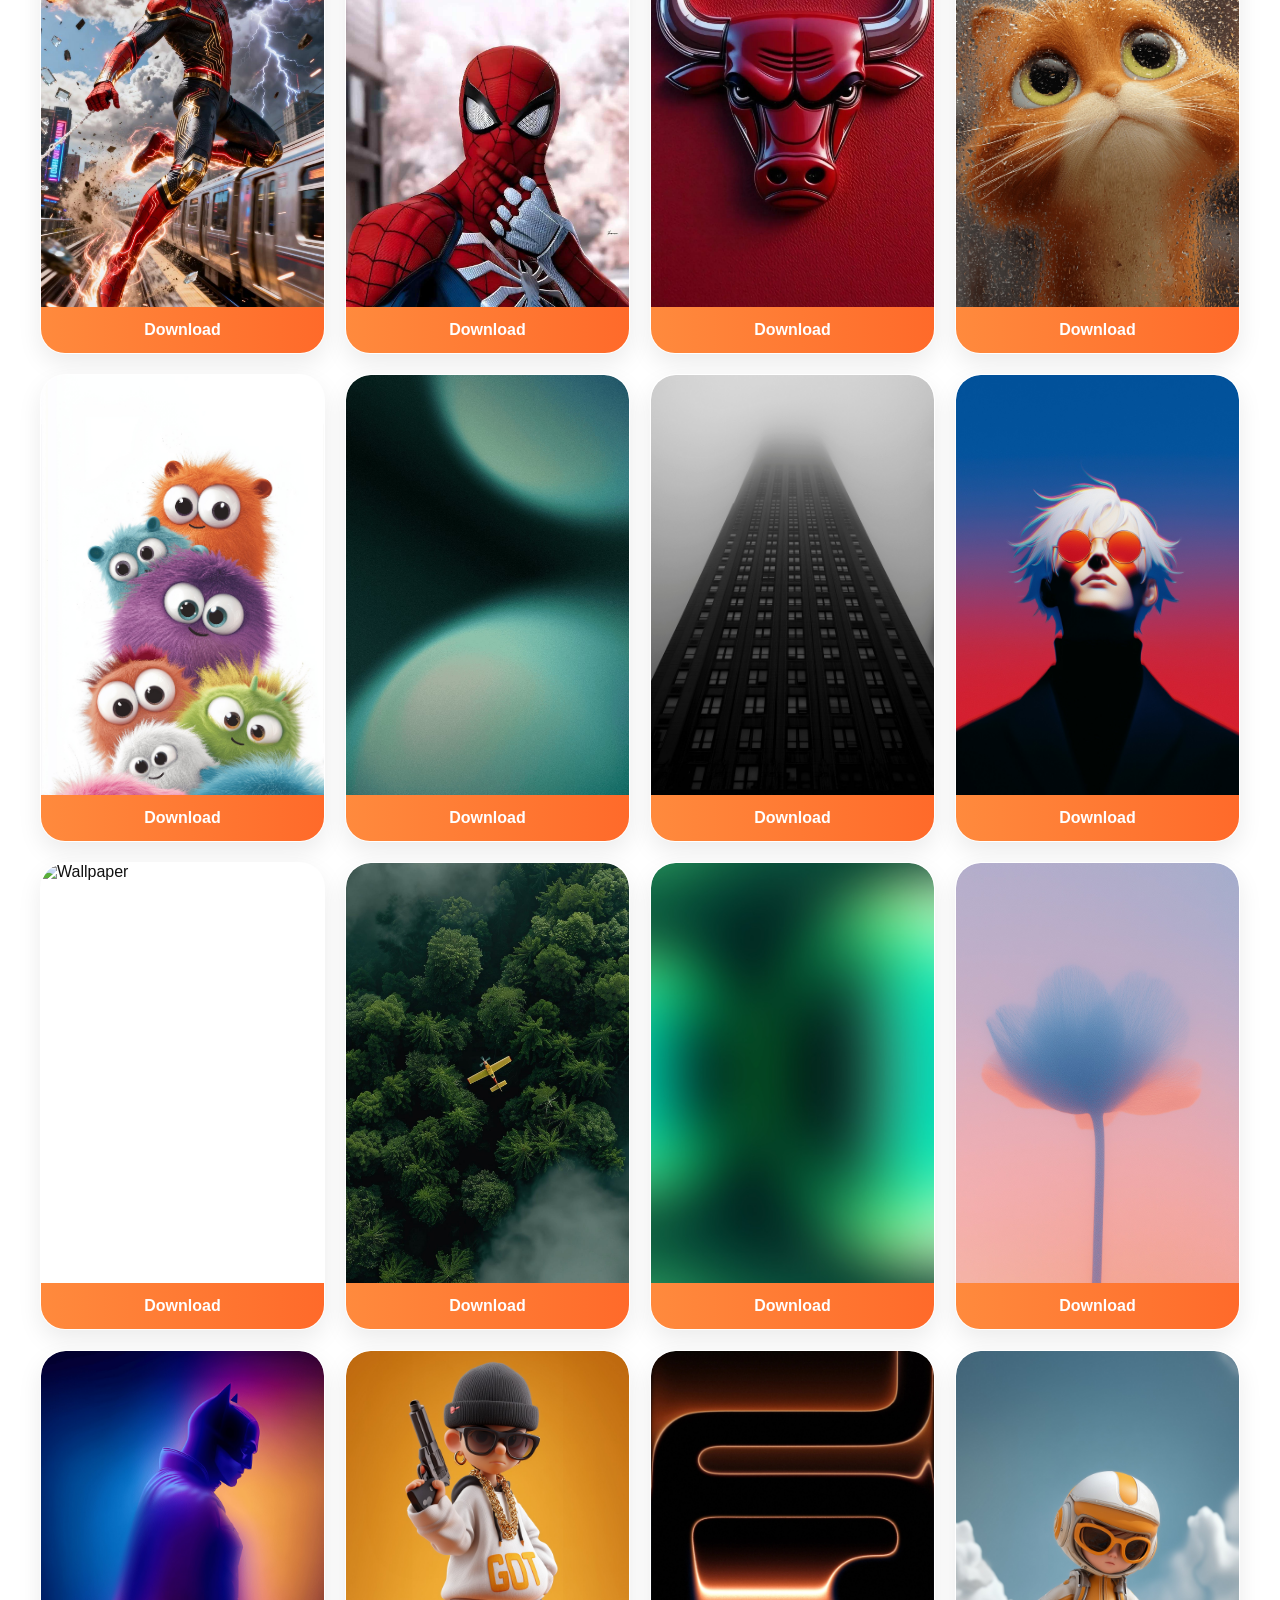
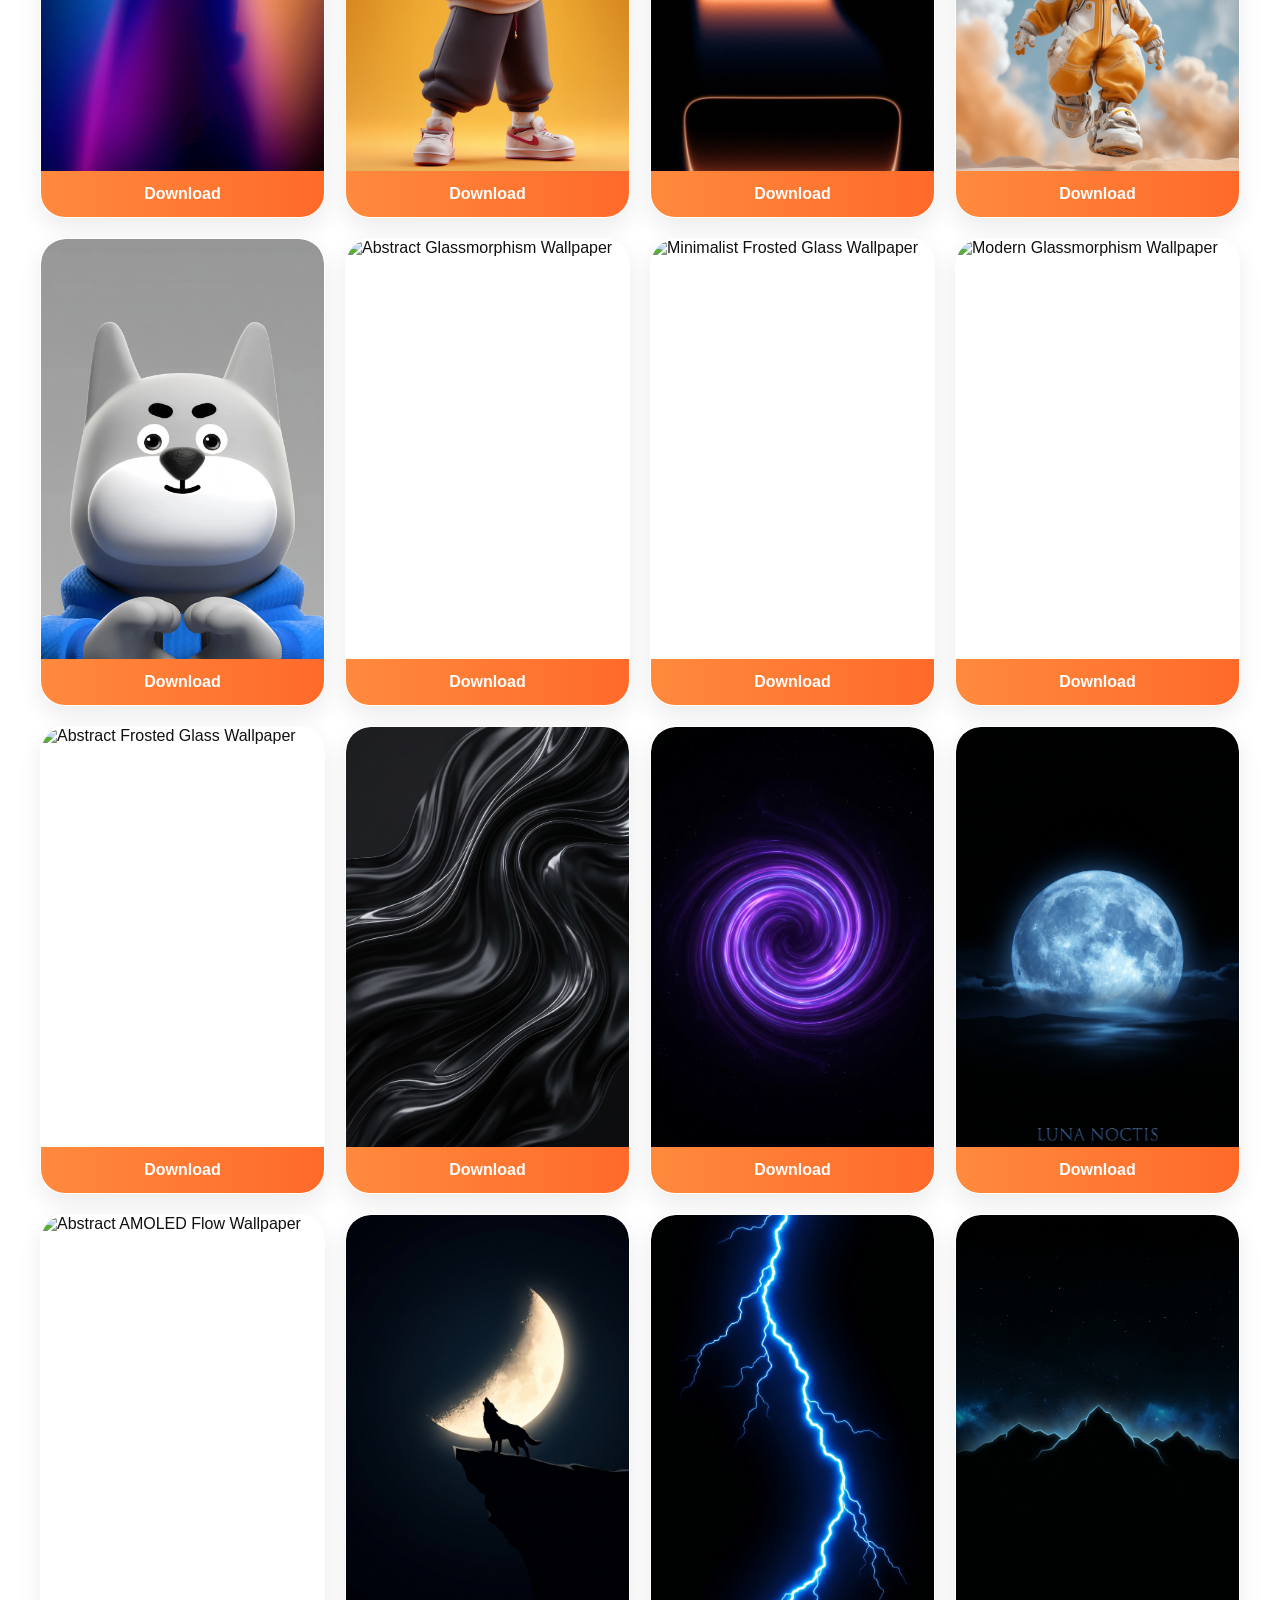
==== commit 724f288e: "Update fmt.Println message from 'Hello' to 'Goodbye'" ====
--- a/index.html
+++ b/index.html
@@ -95,6 +95,16 @@
 <a href="images/wallpaper185.jpeg" download>Download</a>
 </div>
 
+ <div class="card" data-category="abstract">
+<img loading="lazy" src="images/wallpaper205.jpeg" alt="Abstract Wallpaper" onclick="openImage(this.src)">
+<a href="images/wallpaper205.jpeg" download>Download</a>
+</div>
+
+<div class="card" data-category="abstract">
+<img loading="lazy" src="images/wallpaper206.jpeg" alt="Abstract Wallpaper" onclick="openImage(this.src)">
+<a href="images/wallpaper206.jpeg" download>Download</a>
+</div> 
+  
 <div class="card" data-category="nature">
 <img loading="lazy" src="images/wallpaper186.png" alt="Mountain Nature Wallpaper" onclick="openImage(this.src)">
 <a href="images/wallpaper186.jpeg" download>Download</a>
@@ -110,6 +120,17 @@
 <a href="images/wallpaper203.png" download>Download</a>
 </div>
 
+<div class="card" data-category="abstract">
+<img loading="lazy" src="images/wallpaper207.jpeg" alt="Abstract Wallpaper" onclick="openImage(this.src)">
+<a href="images/wallpaper207.jpeg" download>Download</a>
+</div>
+
+<div class="card" data-category="abstract">
+<img loading="lazy" src="images/wallpaper208.jpeg" alt="Abstract Wallpaper" onclick="openImage(this.src)">
+<a href="images/wallpaper208.jpeg" download>Download</a>
+</div>
+
+  
 <div class="card" data-category="amoled">
 <img loading="lazy" src="images/wallpaper204.png" alt="AMOLED Wallpaper" onclick="openImage(this.src)">
 <a href="images/wallpaper204.png" download>Download</a>
@@ -133,6 +154,16 @@
 <div class="card" data-category="animals">
 <img loading="lazy" src="images/wallpaper200.png" alt="Animal Wallpaper" onclick="openImage(this.src)">
 <a href="images/wallpaper200.jpeg" download>Download</a>
+</div>
+
+<div class="card" data-category="abstract">
+<img loading="lazy" src="images/wallpaper209.jpeg" alt="Abstract Wallpaper" onclick="openImage(this.src)">
+<a href="images/wallpaper209.jpeg" download>Download</a>
+</div>
+
+<div class="card" data-category="abstract">
+<img loading="lazy" src="images/wallpaper210.jpeg" alt="Abstract Wallpaper" onclick="openImage(this.src)">
+<a href="images/wallpaper210.jpeg" download>Download</a>
 </div>
   
 <div class="card" data-category="nature">
--- a/style.css
+++ b/style.css
@@ -5,19 +5,11 @@
 min-height:100vh;
 
 background:
-radial-gradient(circle at bottom left,
-rgba(255,140,80,.5),
-transparent 40%),
-
-radial-gradient(circle at bottom right,
-rgba(255,140,80,.5),
-transparent 40%),
-
-linear-gradient(
-180deg,
-#eef2f7,
-#f7f8fb
-);
+radial-gradient(circle at top left,#ff9a9e 0%,transparent 35%),
+radial-gradient(circle at top right,#a18cd1 0%,transparent 35%),
+radial-gradient(circle at bottom left,#84fab0 0%,transparent 35%),
+radial-gradient(circle at bottom right,#8fd3f4 0%,transparent 35%),
+linear-gradient(135deg,#eef2ff,#f8fafc);
 
 background-attachment:fixed;
 }
@@ -28,7 +20,7 @@
 padding:50px 30px;
 text-align:center;
 
-background:rgba(255,255,255,0.55);
+background:rgba(255,255,255,0.35);
 backdrop-filter:blur(25px);
 -webkit-backdrop-filter:blur(25px);
 
@@ -36,7 +28,7 @@
 border-radius:35px;
 
 box-shadow:
-0 8px 32px rgba(31,38,135,0.15),
+0 15px 40px rgba(0,0,0,.12),
 inset 0 1px 1px rgba(255,255,255,.8);
 }
 
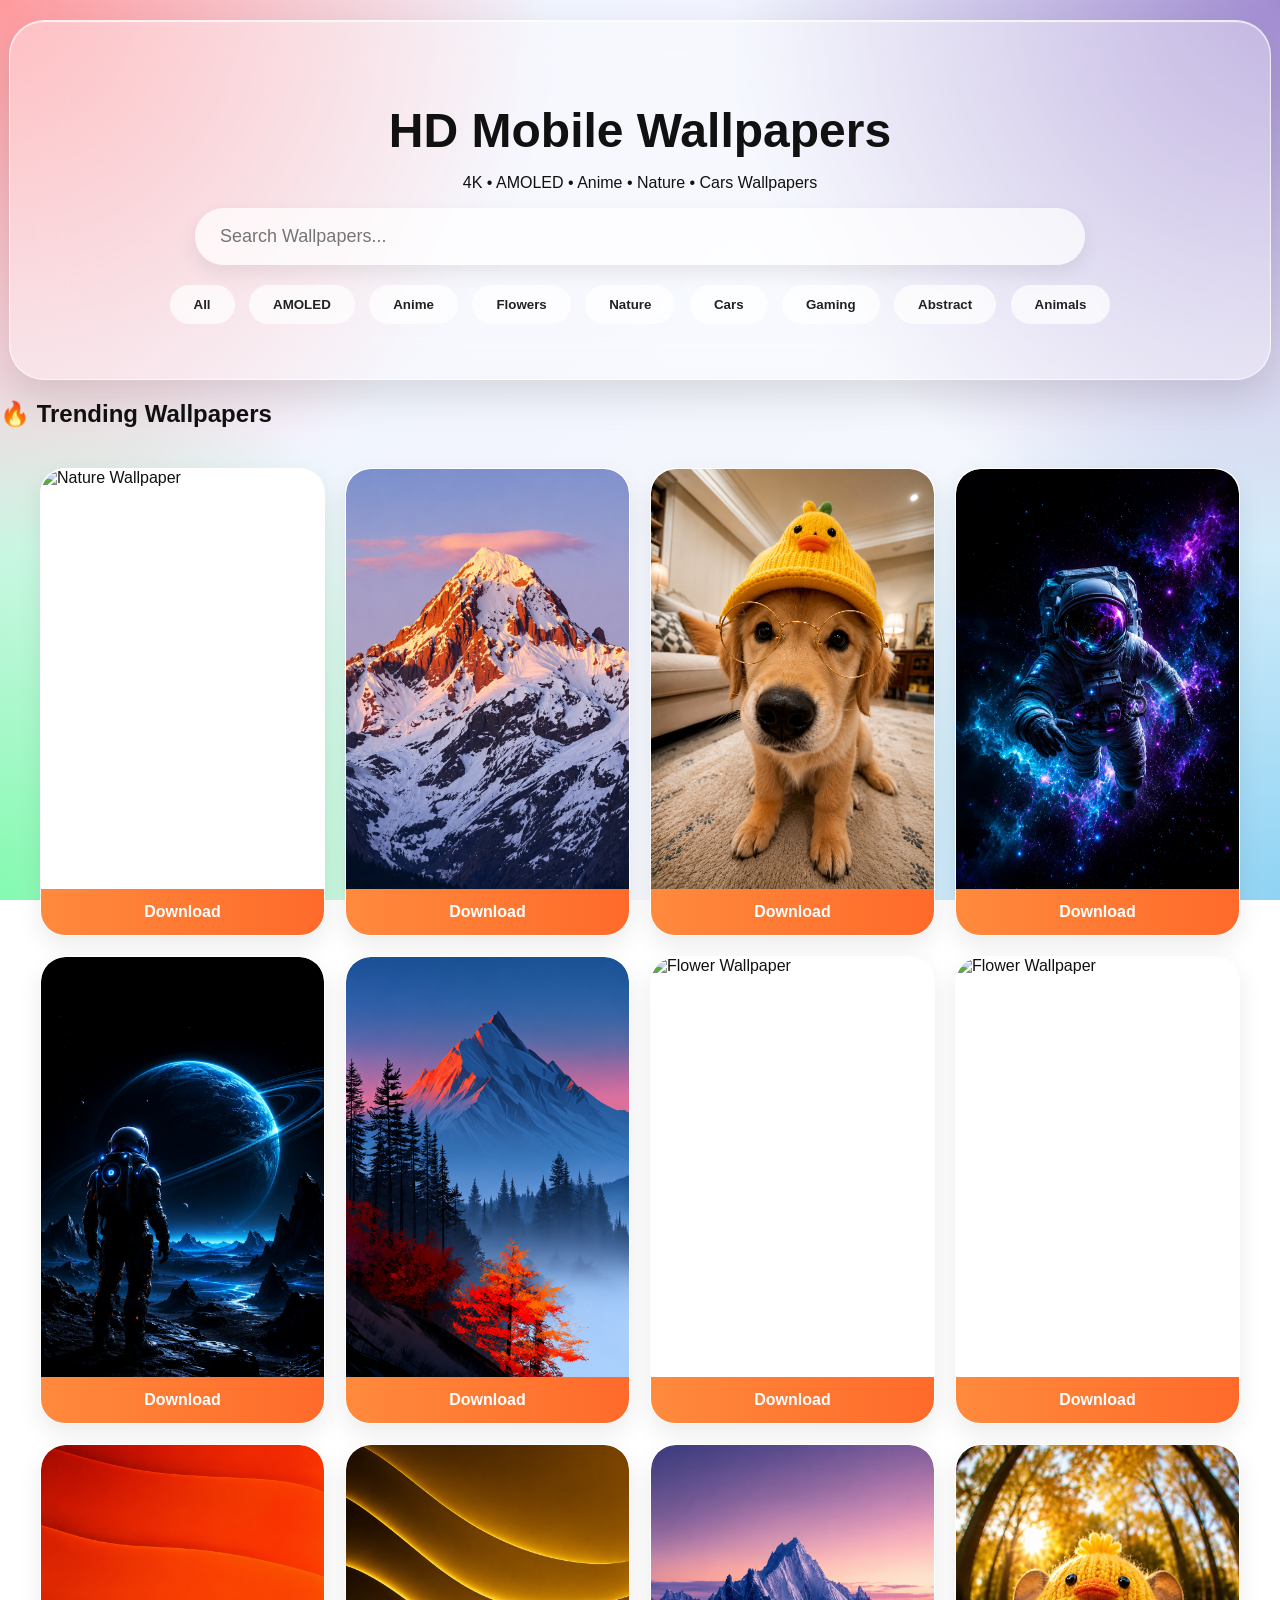
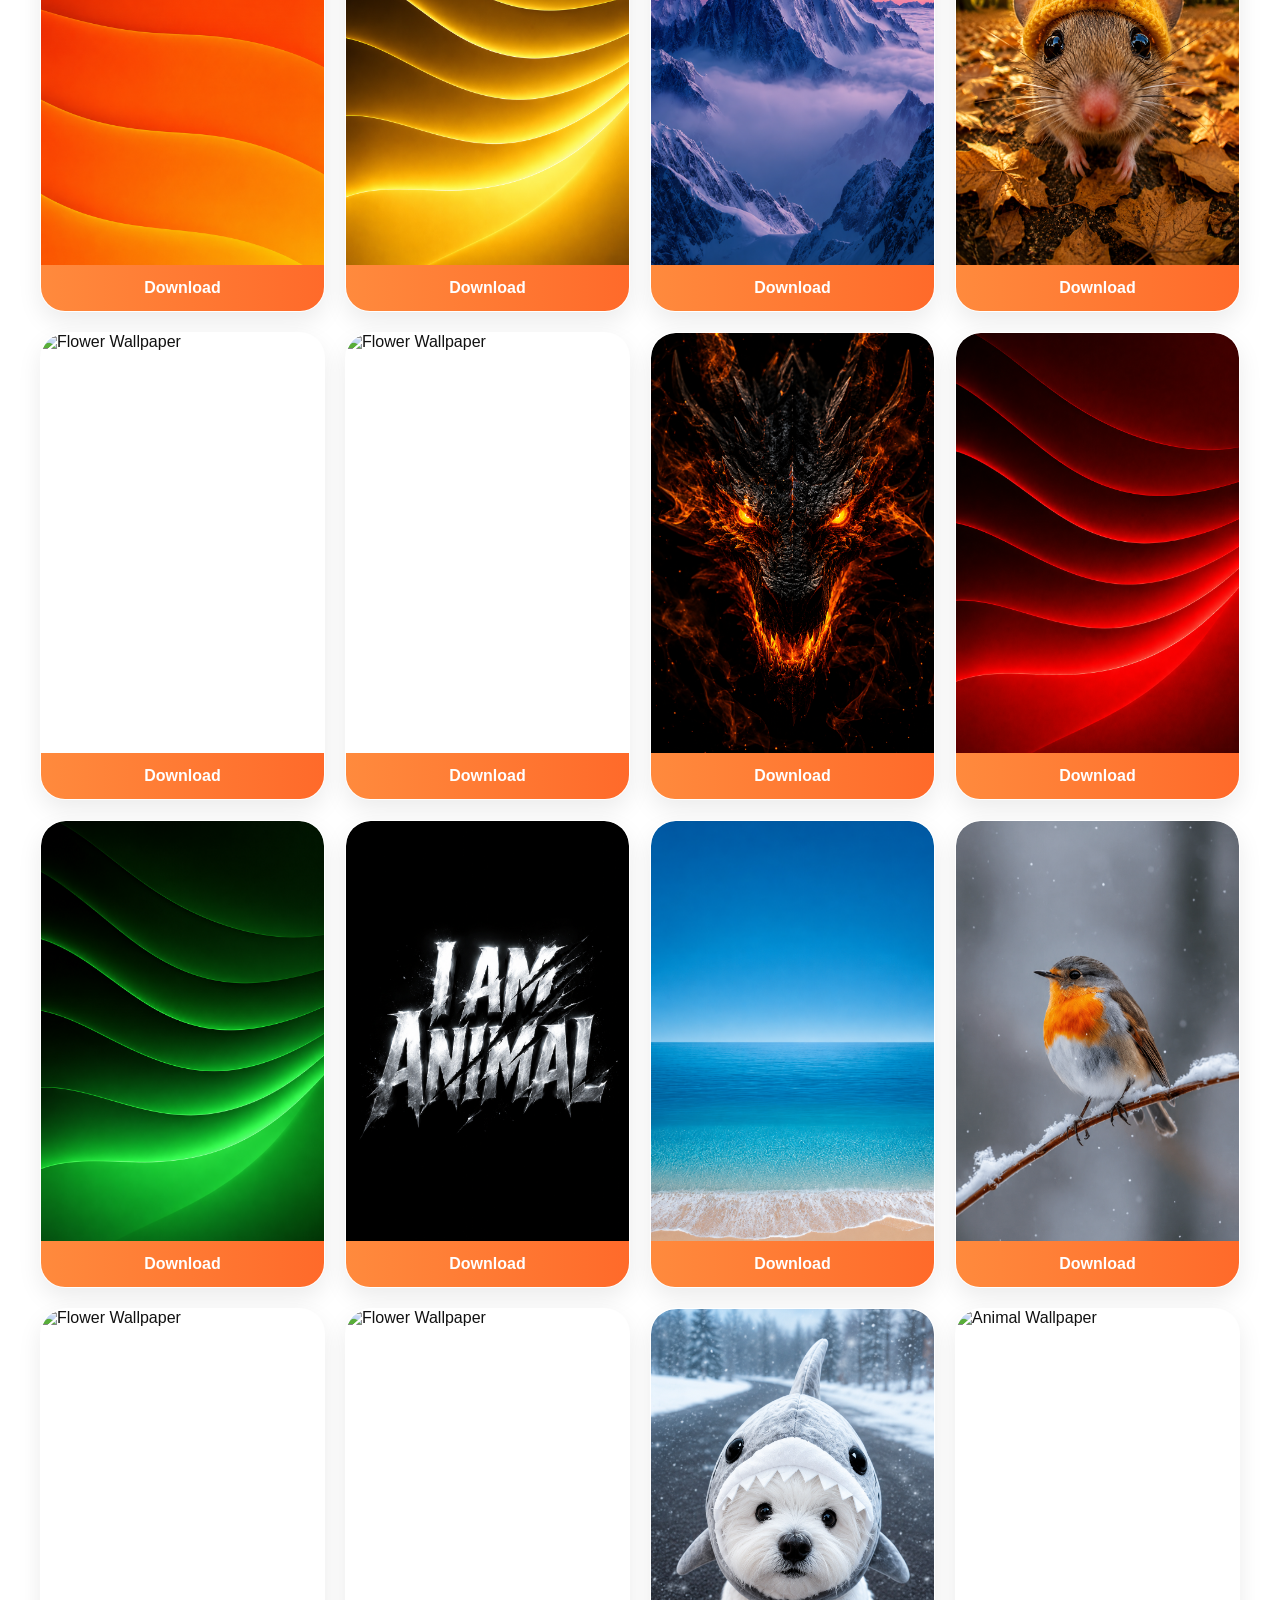
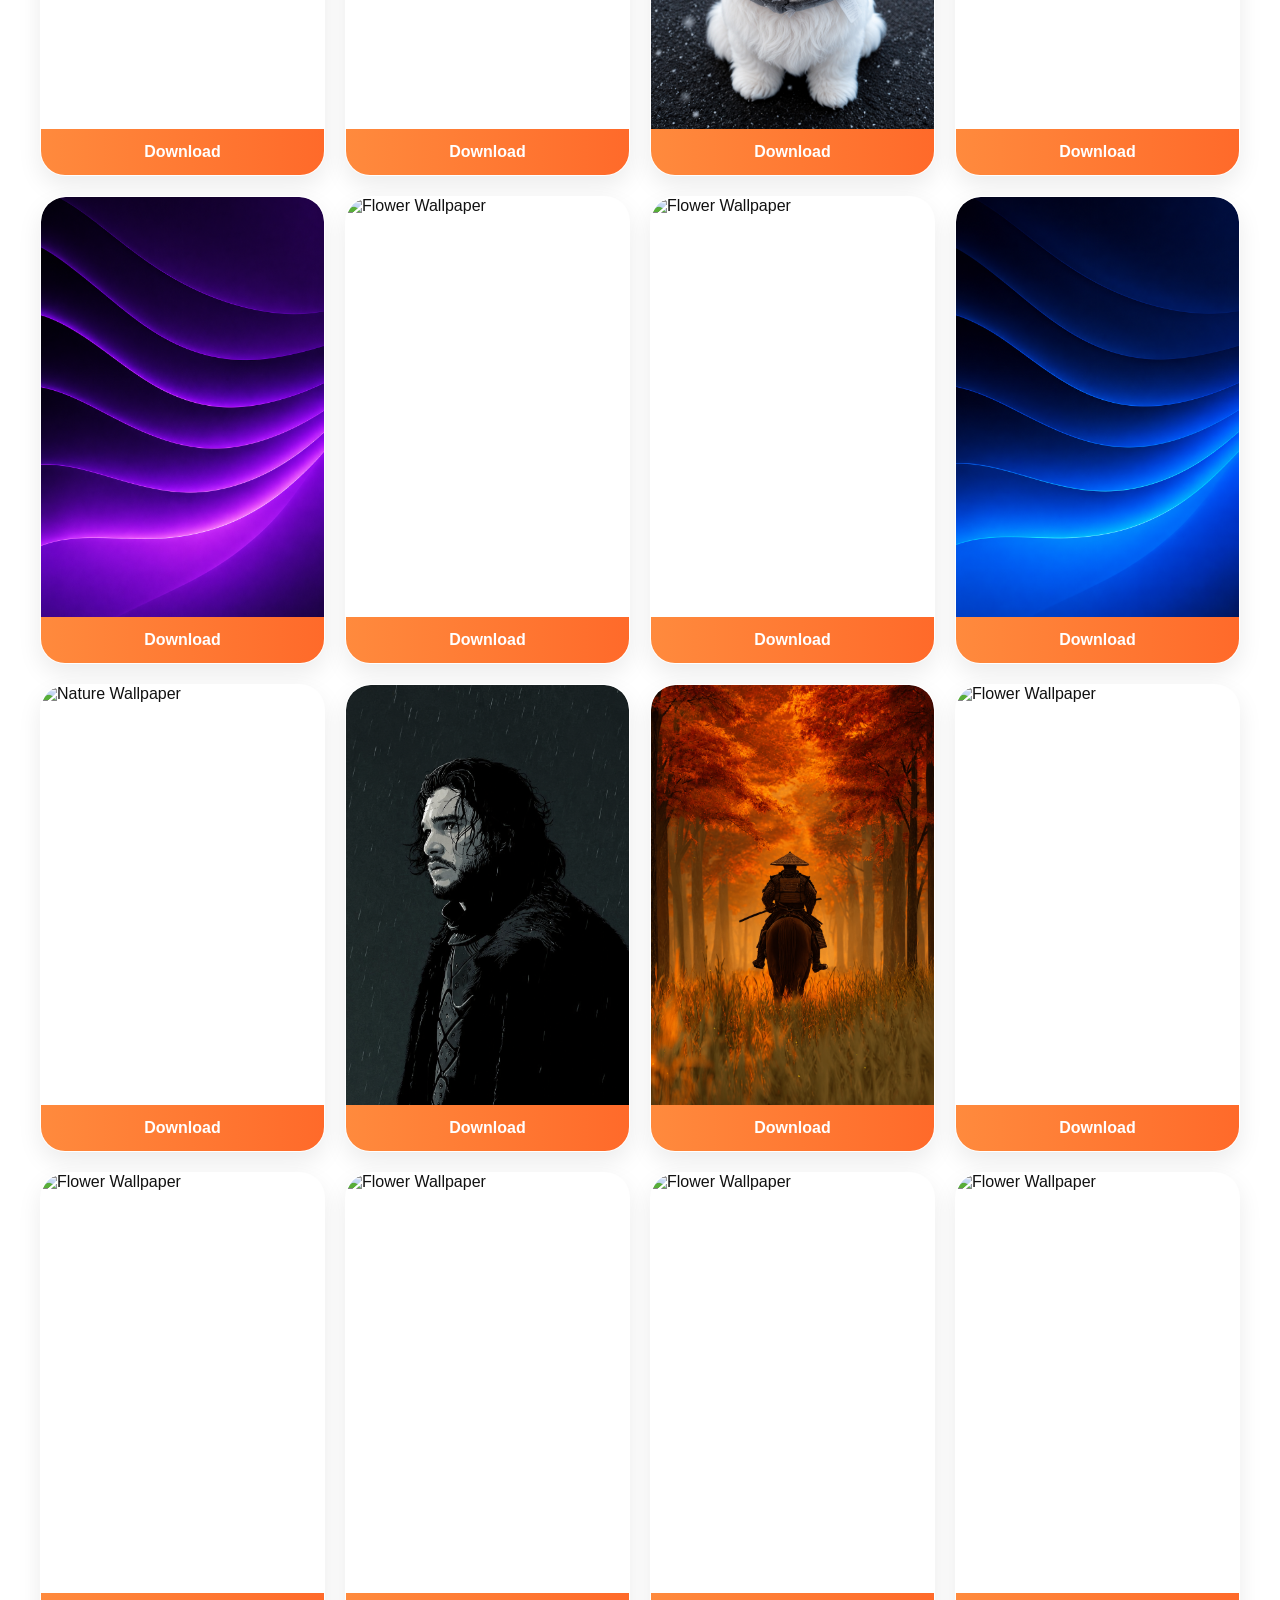
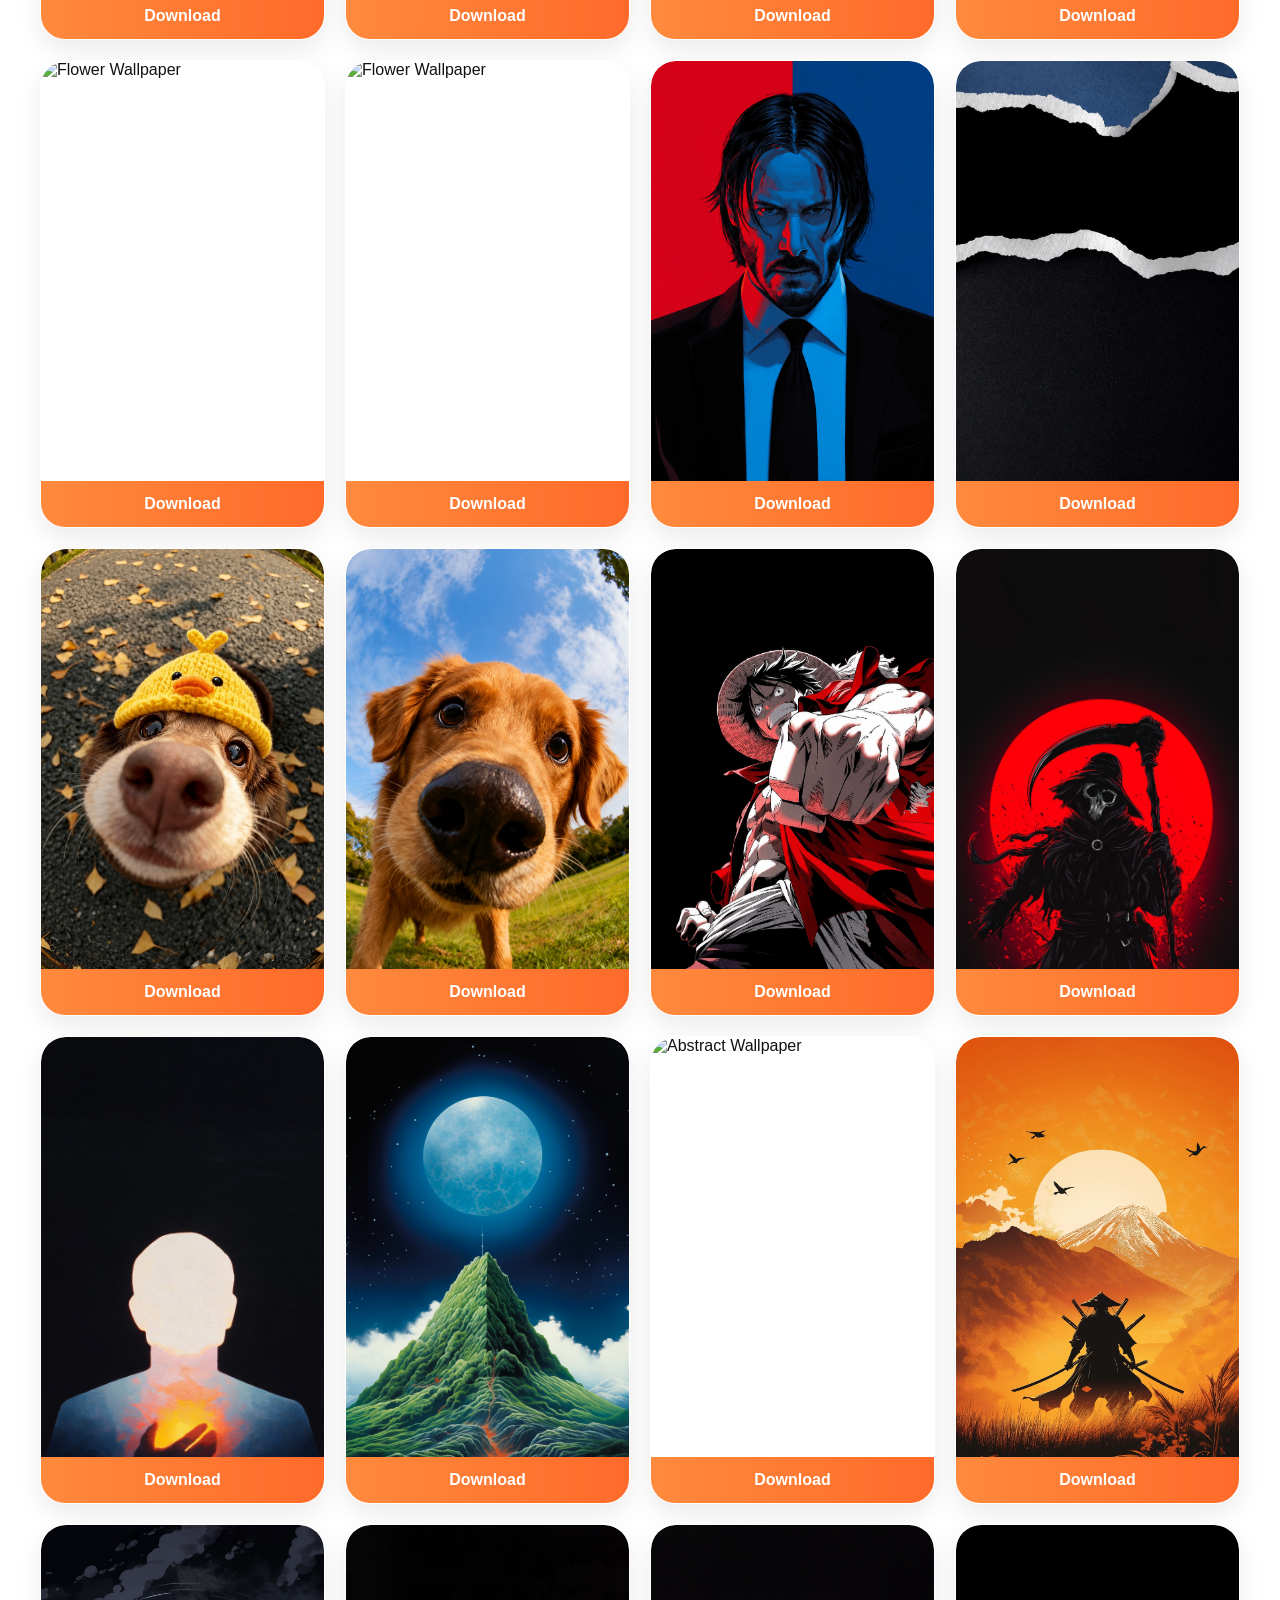
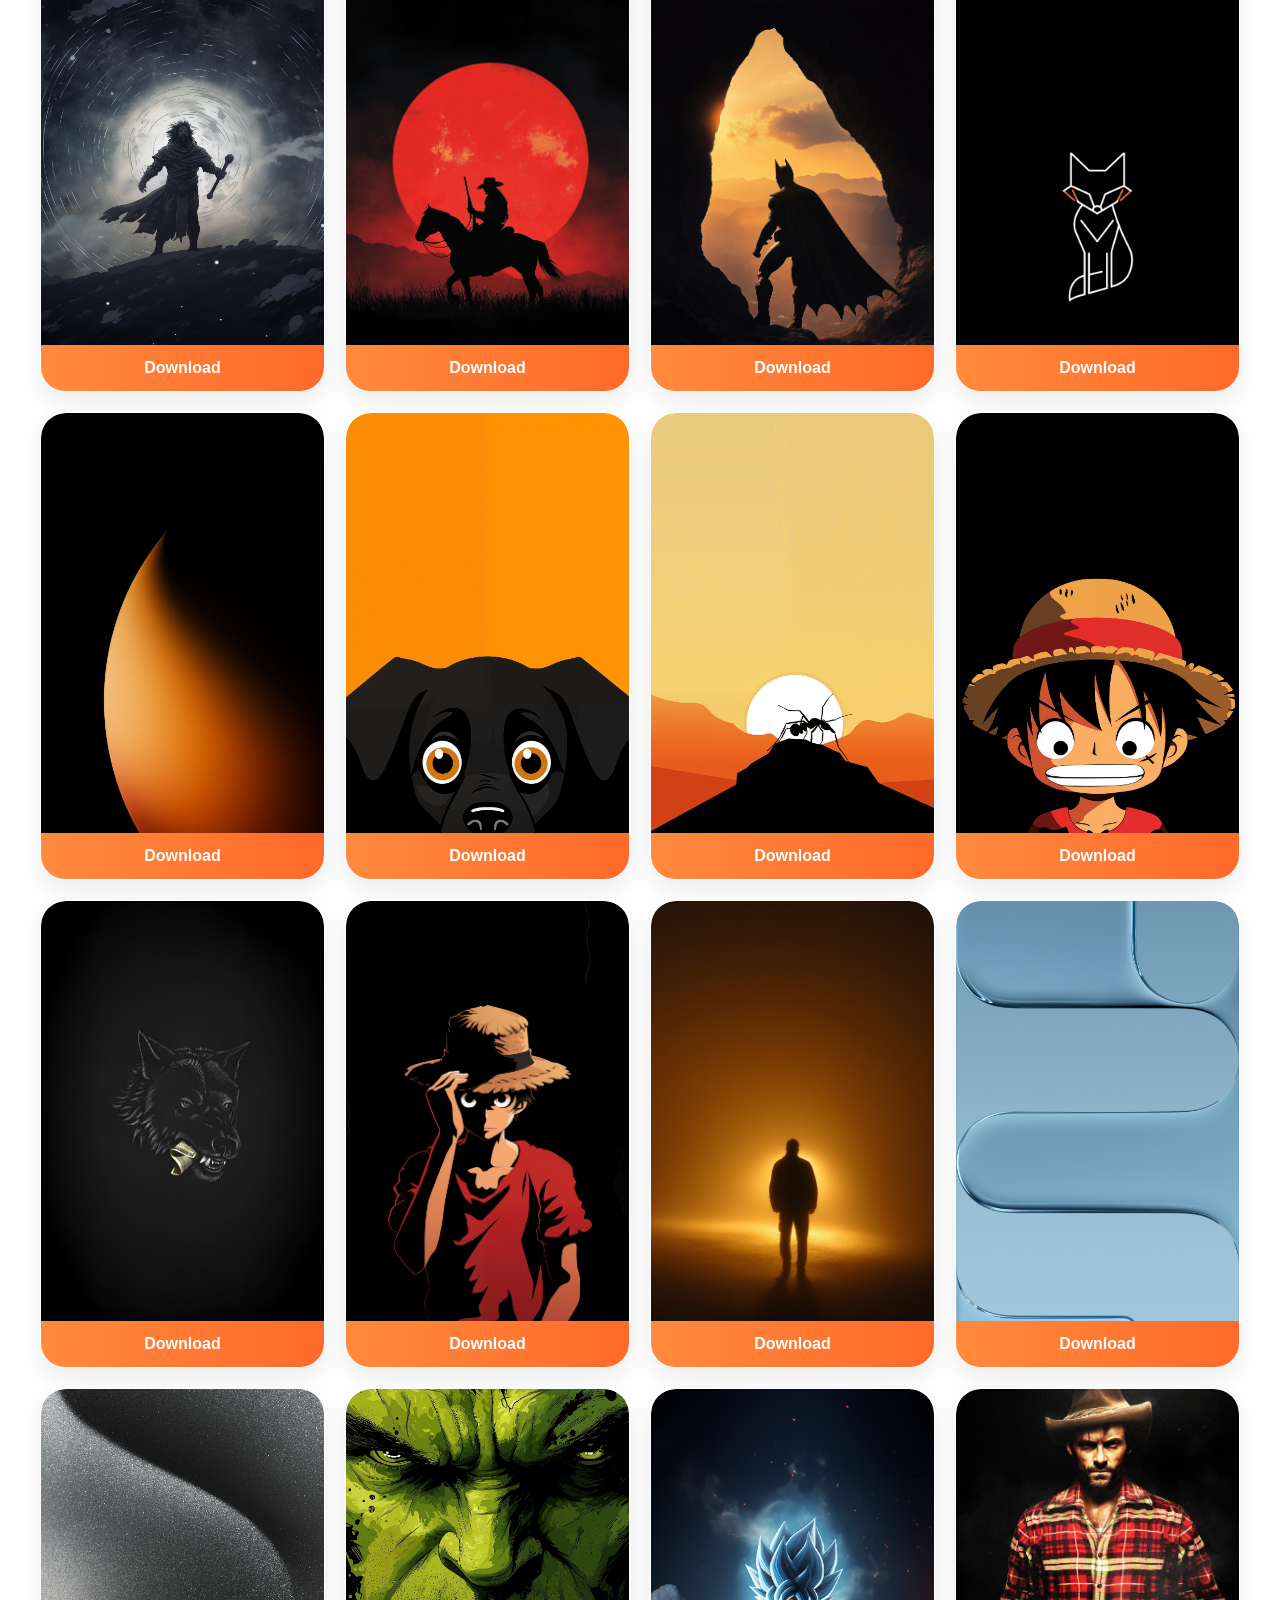
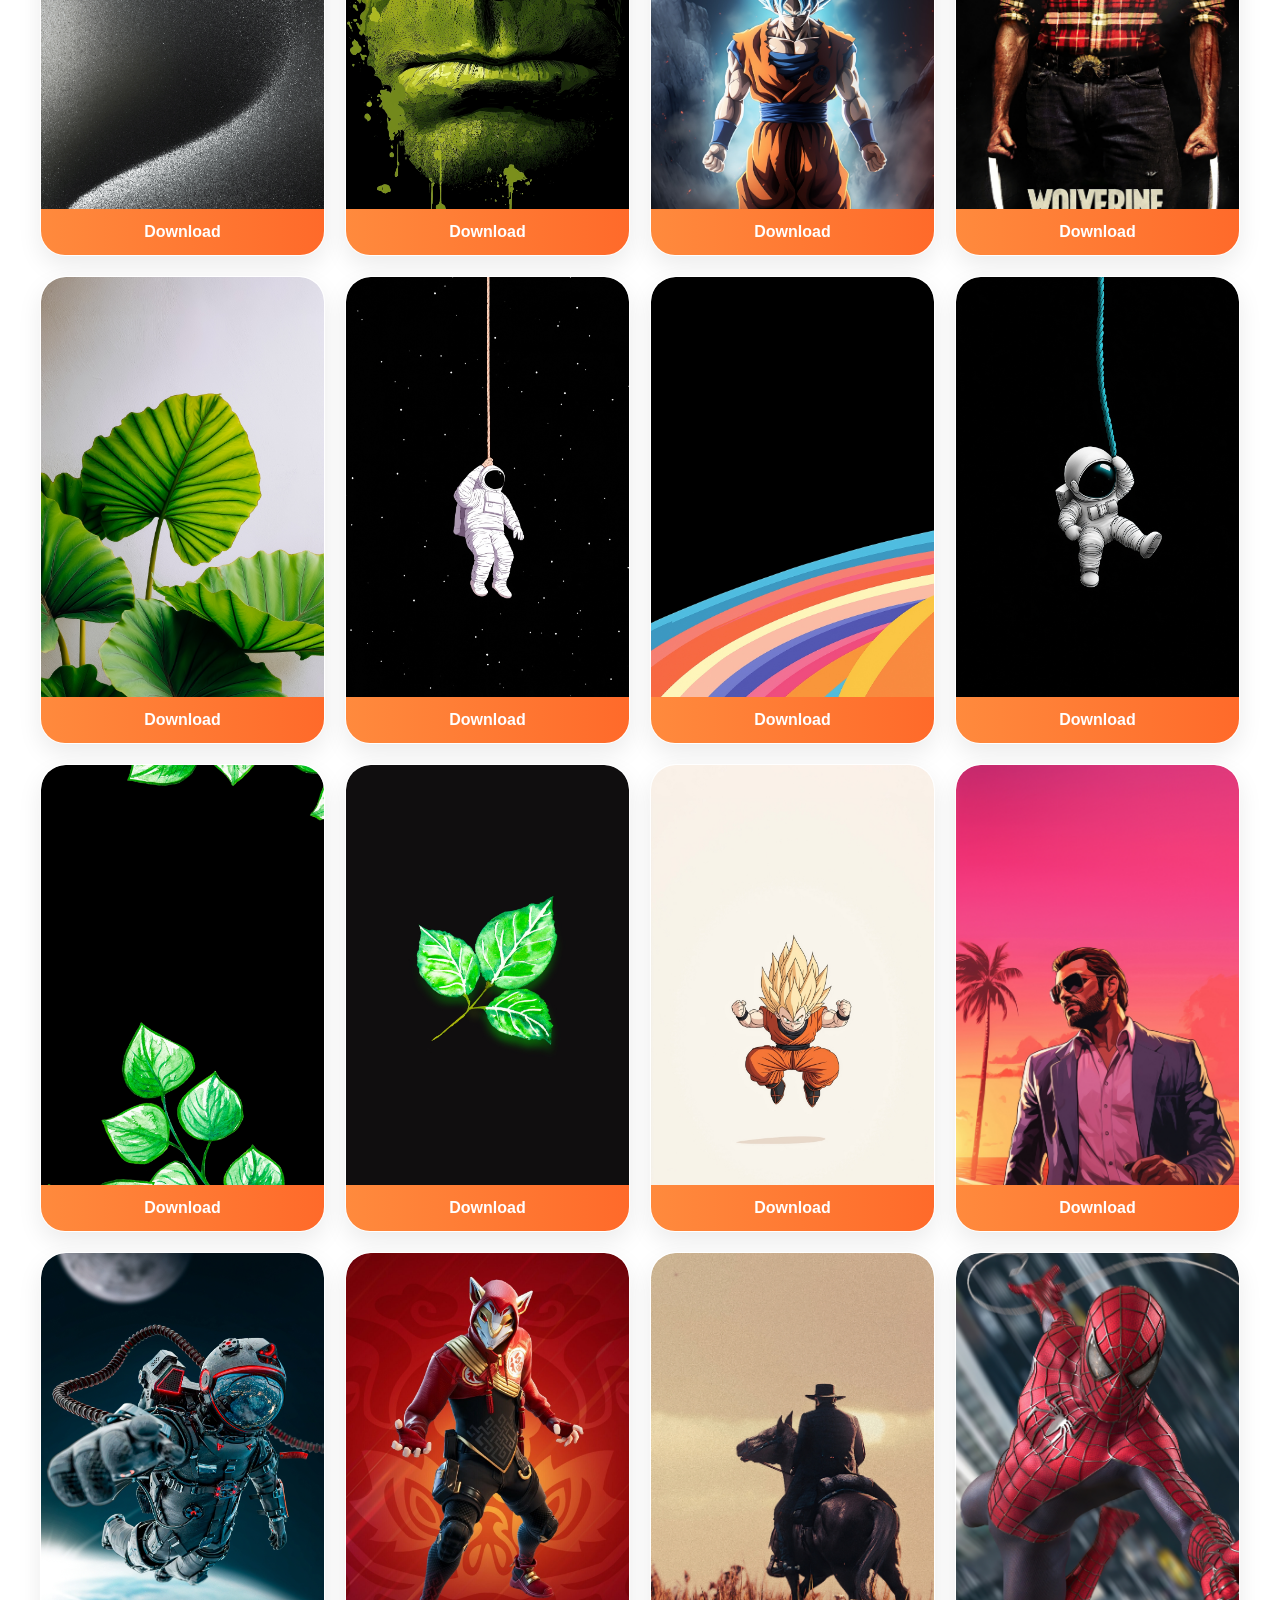
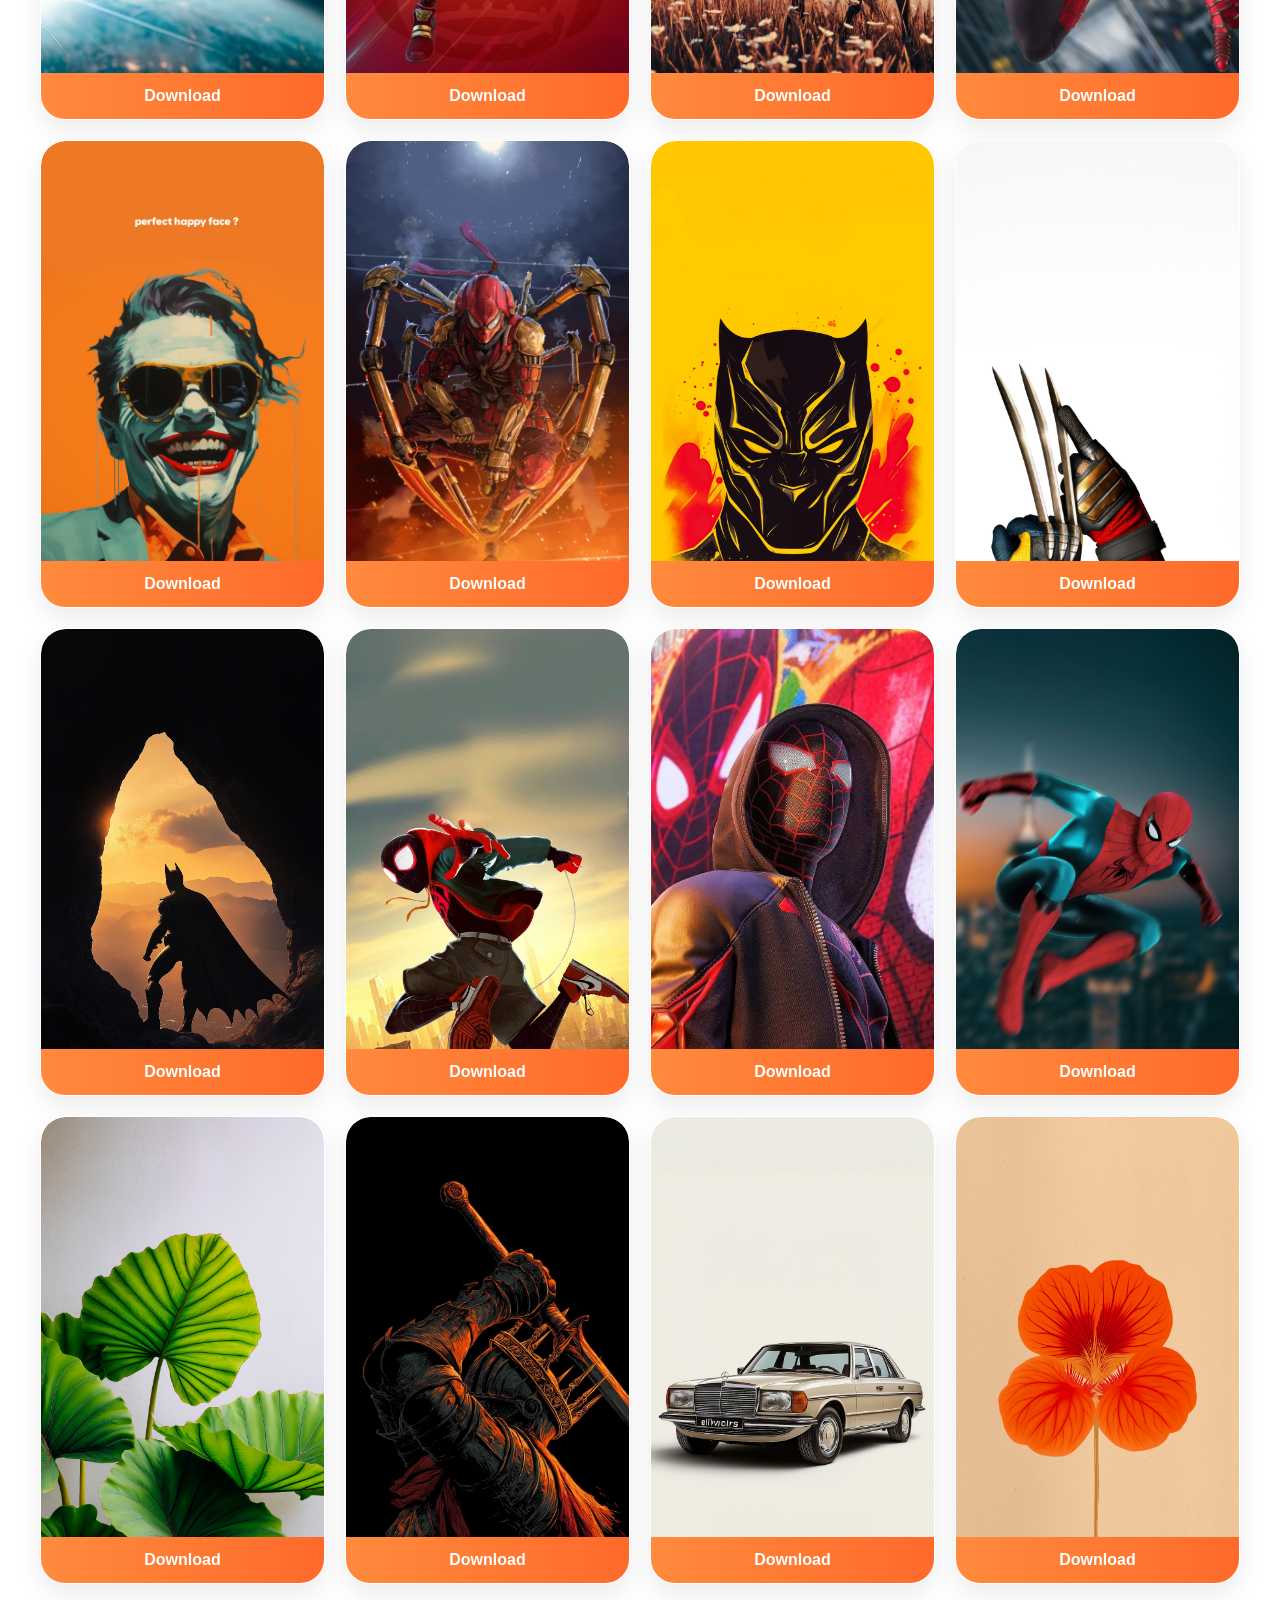
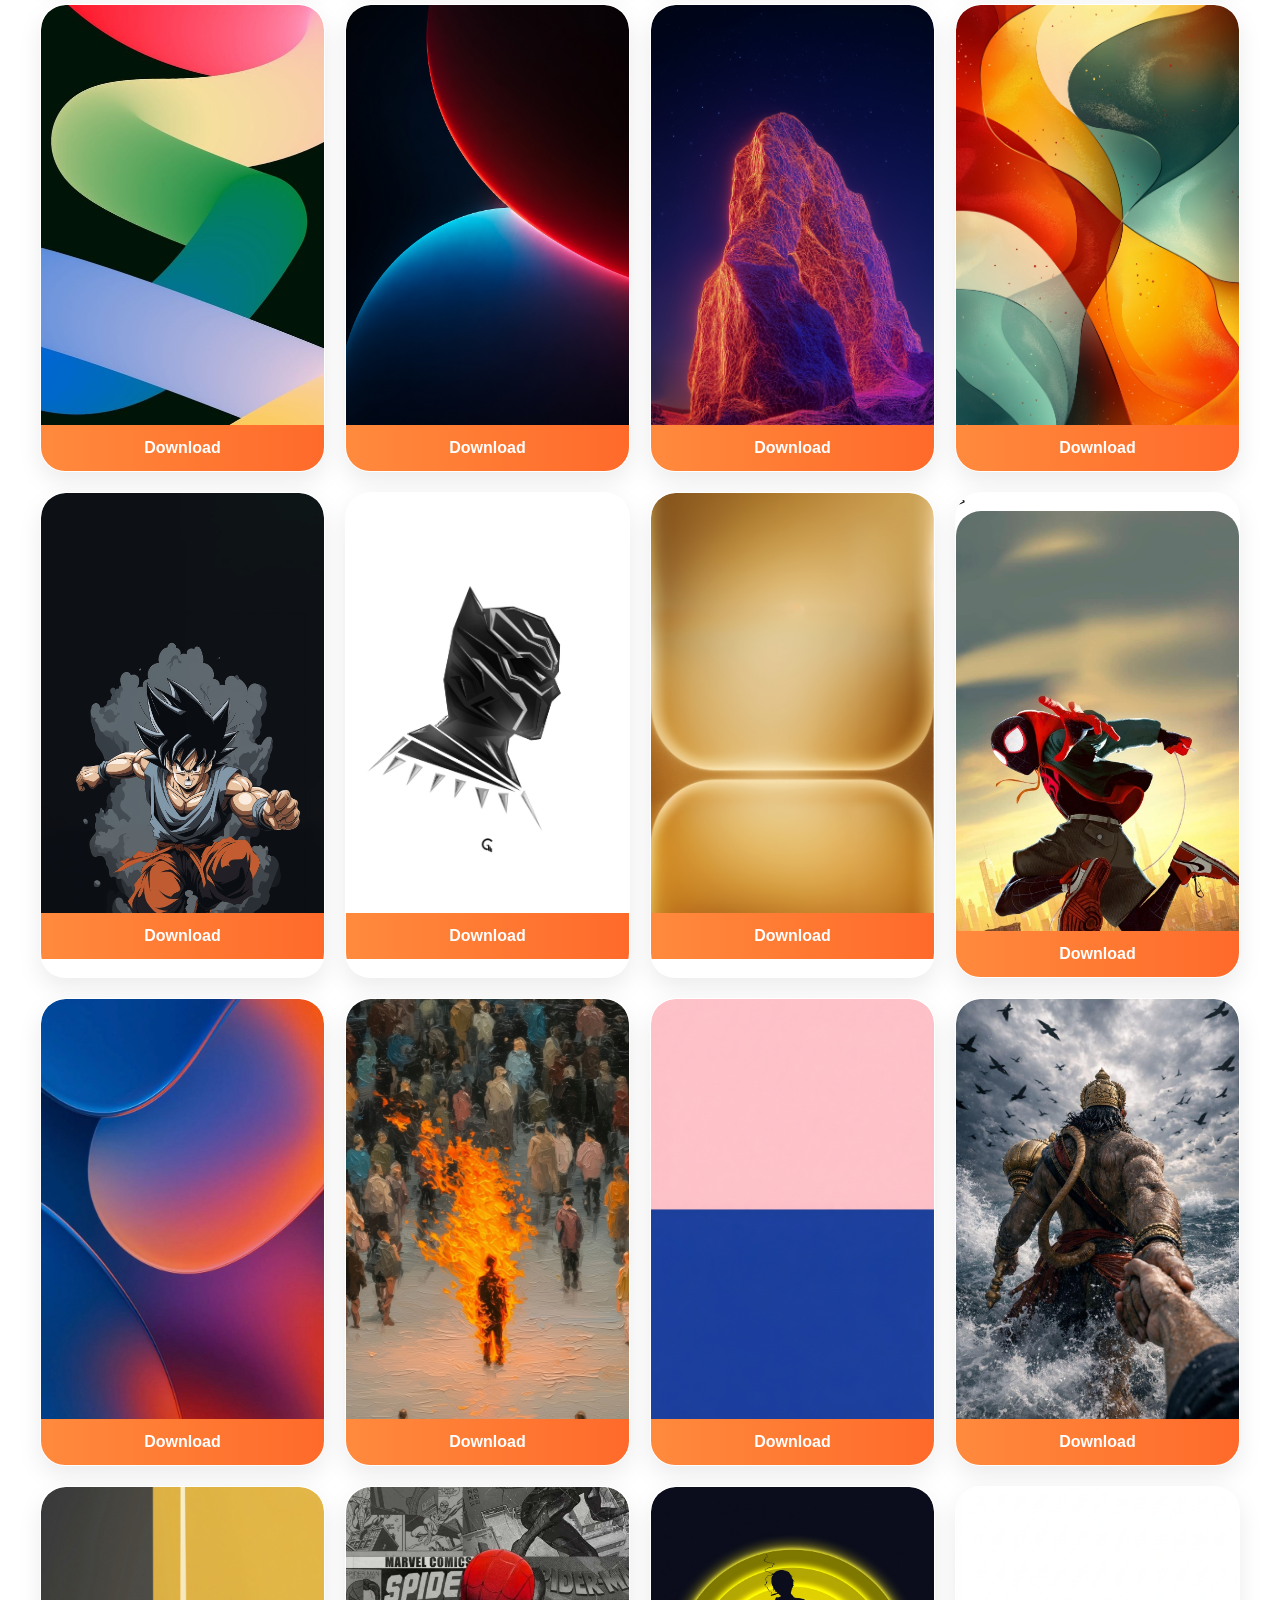
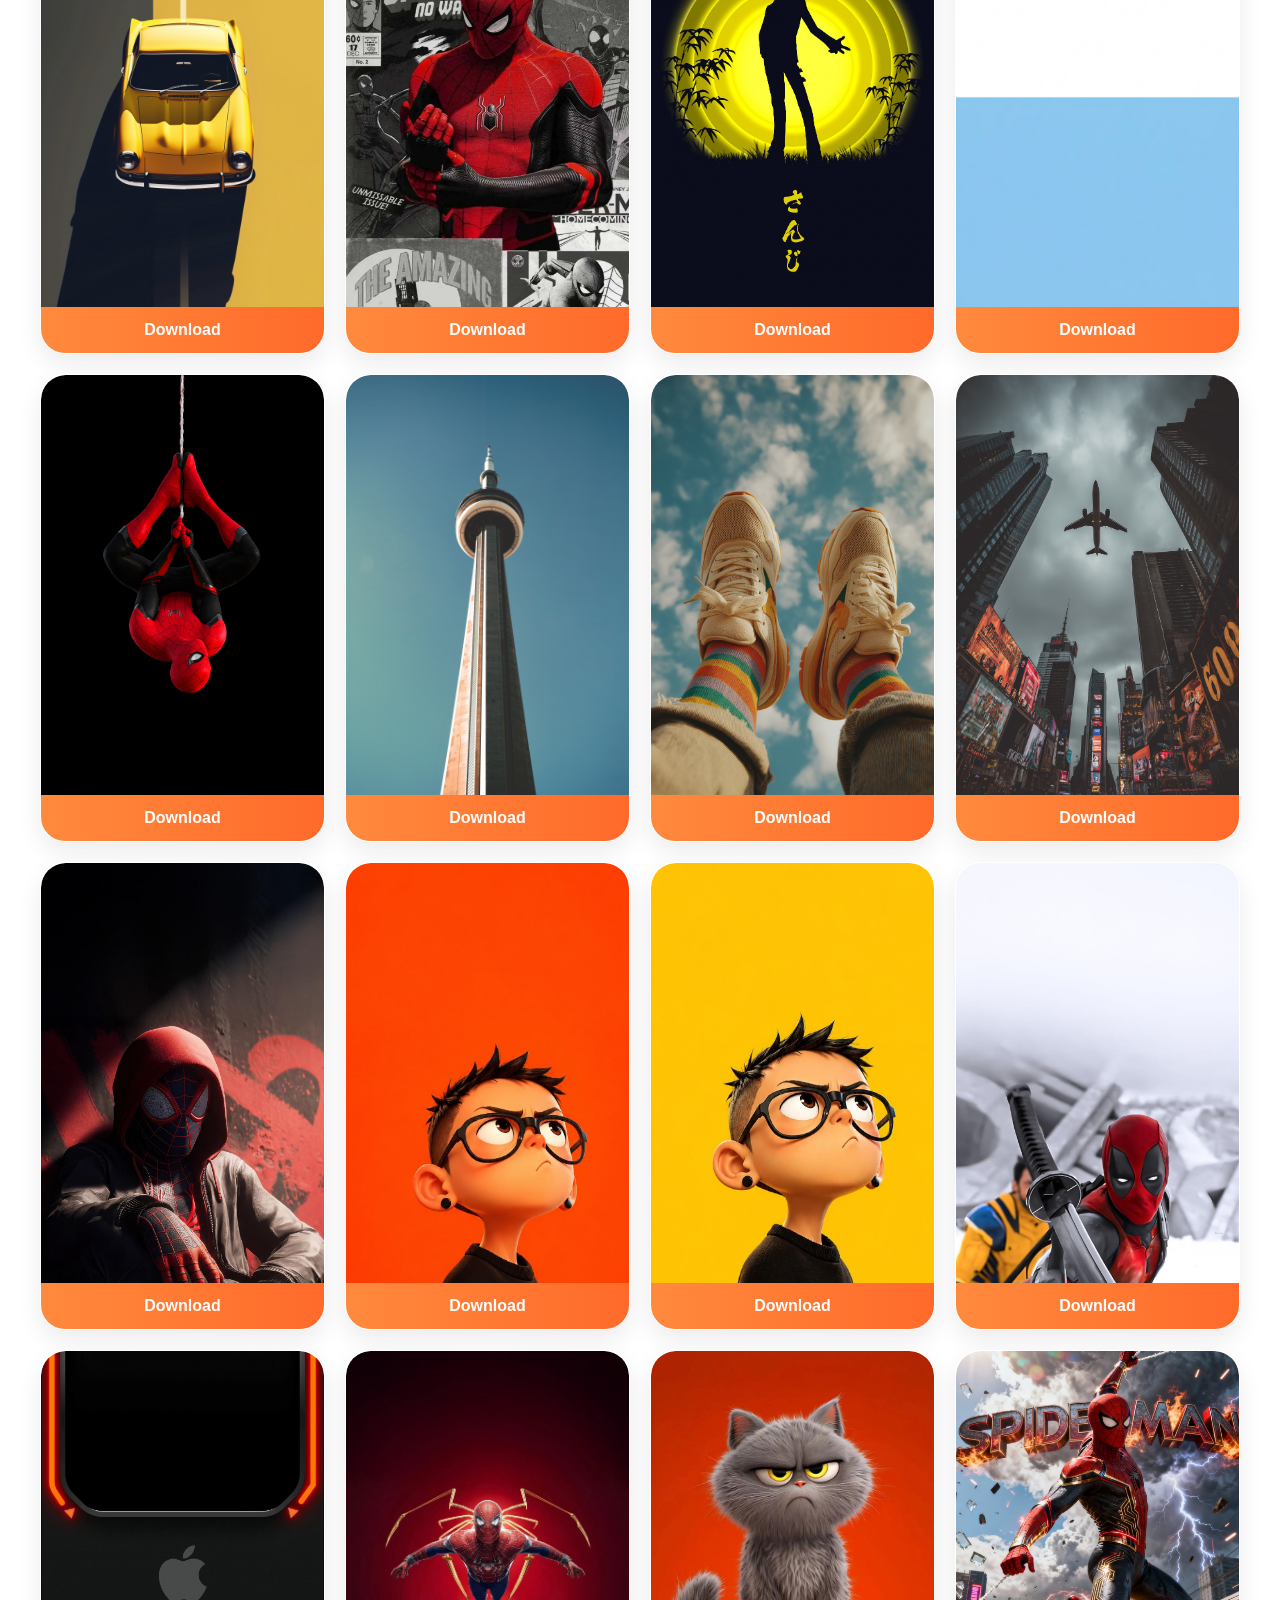
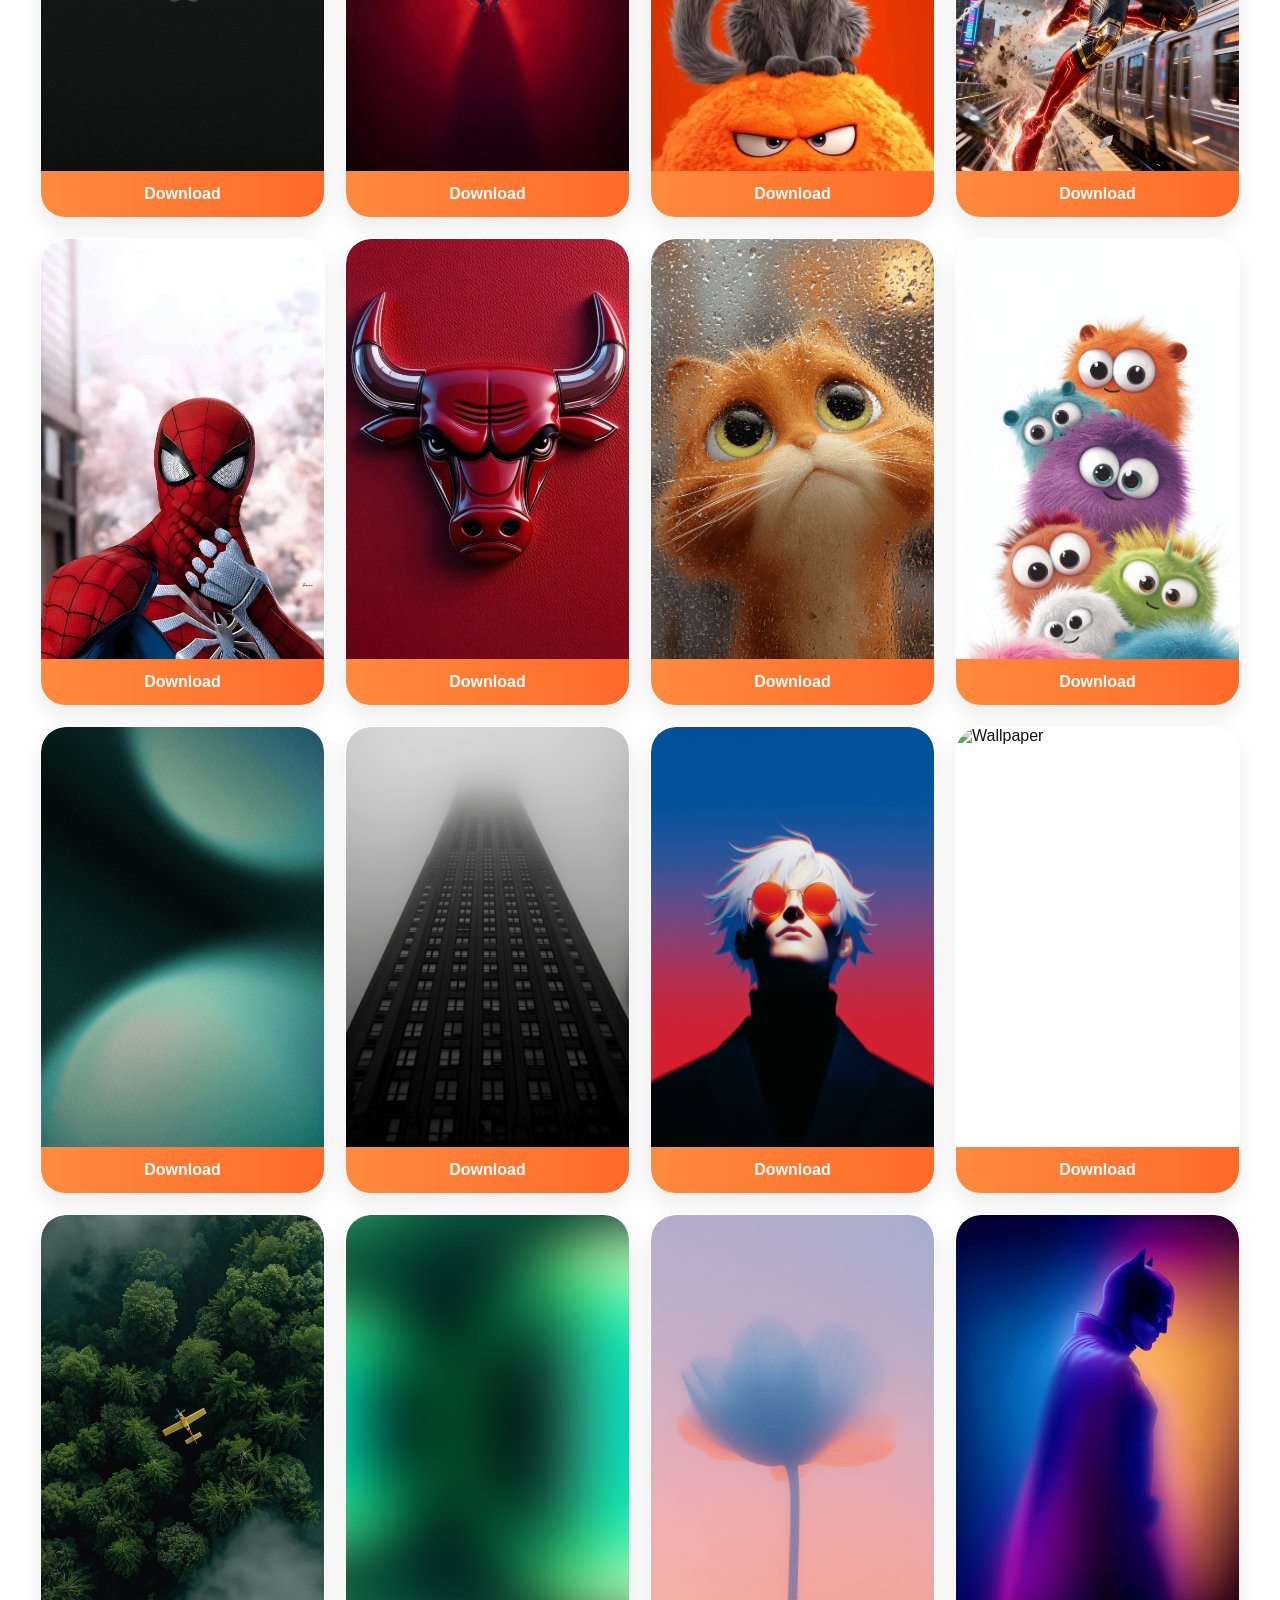
==== commit 64a51d79: "Update index.html" ====
--- a/index.html
+++ b/index.html
@@ -49,6 +49,7 @@
 <button onclick="filterSelection('all')">All</button>
 <button onclick="filterSelection('amoled')">AMOLED</button>
 <button onclick="filterSelection('anime')">Anime</button>
+<button onclick="filterSelection('flowers')">Flowers</button>
 <button onclick="filterSelection('nature')">Nature</button>
 <button onclick="filterSelection('cars')">Cars</button>
 <button onclick="filterSelection('gaming')">Gaming</button>
@@ -94,14 +95,23 @@
 <img loading="lazy" src="images/wallpaper185.png" alt="Mountain Nature Wallpaper" onclick="openImage(this.src)">
 <a href="images/wallpaper185.jpeg" download>Download</a>
 </div>
-
+<div class="card" data-category="flowers">
+<img loading="lazy" src="images/wallpaper211.png" alt="Flower Wallpaper" onclick="openImage(this.src)">
+<a href="images/wallpaper211.png" download>Download</a>
+</div>
+
+<div class="card" data-category="flowers">
+<img loading="lazy" src="images/wallpaper212.png" alt="Flower Wallpaper" onclick="openImage(this.src)">
+<a href="images/wallpaper212.png" download>Download</a>
+</div>
+  
  <div class="card" data-category="abstract">
-<img loading="lazy" src="images/wallpaper205.jpeg" alt="Abstract Wallpaper" onclick="openImage(this.src)">
+<img loading="lazy" src="images/wallpaper205.png" alt="Abstract Wallpaper" onclick="openImage(this.src)">
 <a href="images/wallpaper205.jpeg" download>Download</a>
 </div>
 
 <div class="card" data-category="abstract">
-<img loading="lazy" src="images/wallpaper206.jpeg" alt="Abstract Wallpaper" onclick="openImage(this.src)">
+<img loading="lazy" src="images/wallpaper206.png" alt="Abstract Wallpaper" onclick="openImage(this.src)">
 <a href="images/wallpaper206.jpeg" download>Download</a>
 </div> 
   
@@ -115,18 +125,29 @@
 <a href="images/wallpaper198.jpeg" download>Download</a>
 </div>
 
+<div class="card" data-category="flowers">
+<img loading="lazy" src="images/wallpaper213.png" alt="Flower Wallpaper" onclick="openImage(this.src)">
+<a href="images/wallpaper213.png" download>Download</a>
+</div>
+
+<div class="card" data-category="flowers">
+<img loading="lazy" src="images/wallpaper214.png" alt="Flower Wallpaper" onclick="openImage(this.src)">
+<a href="images/wallpaper214.png" download>Download</a>
+</div>
+
+  
 <div class="card" data-category="amoled">
 <img loading="lazy" src="images/wallpaper203.png" alt="AMOLED Wallpaper" onclick="openImage(this.src)">
 <a href="images/wallpaper203.png" download>Download</a>
 </div>
 
 <div class="card" data-category="abstract">
-<img loading="lazy" src="images/wallpaper207.jpeg" alt="Abstract Wallpaper" onclick="openImage(this.src)">
+<img loading="lazy" src="images/wallpaper207.png" alt="Abstract Wallpaper" onclick="openImage(this.src)">
 <a href="images/wallpaper207.jpeg" download>Download</a>
 </div>
 
 <div class="card" data-category="abstract">
-<img loading="lazy" src="images/wallpaper208.jpeg" alt="Abstract Wallpaper" onclick="openImage(this.src)">
+<img loading="lazy" src="images/wallpaper208.png" alt="Abstract Wallpaper" onclick="openImage(this.src)">
 <a href="images/wallpaper208.jpeg" download>Download</a>
 </div>
 
@@ -146,6 +167,16 @@
 <a href="images/wallpaper188.jpeg" download>Download</a>
 </div>
 
+ <div class="card" data-category="flowers">
+<img loading="lazy" src="images/wallpaper215.png" alt="Flower Wallpaper" onclick="openImage(this.src)">
+<a href="images/wallpaper215.png" download>Download</a>
+</div>
+
+<div class="card" data-category="flowers">
+<img loading="lazy" src="images/wallpaper216.png" alt="Flower Wallpaper" onclick="openImage(this.src)">
+<a href="images/wallpaper216.png" download>Download</a>
+</div> 
+  
 <div class="card" data-category="animals">
 <img loading="lazy" src="images/wallpaper199.png" alt="Animal Wallpaper" onclick="openImage(this.src)">
 <a href="images/wallpaper199.jpeg" download>Download</a>
@@ -157,12 +188,22 @@
 </div>
 
 <div class="card" data-category="abstract">
-<img loading="lazy" src="images/wallpaper209.jpeg" alt="Abstract Wallpaper" onclick="openImage(this.src)">
+<img loading="lazy" src="images/wallpaper209.png" alt="Abstract Wallpaper" onclick="openImage(this.src)">
 <a href="images/wallpaper209.jpeg" download>Download</a>
 </div>
 
-<div class="card" data-category="abstract">
-<img loading="lazy" src="images/wallpaper210.jpeg" alt="Abstract Wallpaper" onclick="openImage(this.src)">
+<div class="card" data-category="flowers">
+<img loading="lazy" src="images/wallpaper217.png" alt="Flower Wallpaper" onclick="openImage(this.src)">
+<a href="images/wallpaper217.png" download>Download</a>
+</div>
+
+<div class="card" data-category="flowers">
+<img loading="lazy" src="images/wallpaper218.png" alt="Flower Wallpaper" onclick="openImage(this.src)">
+<a href="images/wallpaper218.png" download>Download</a>
+</div>
+  
+<div class="card" data-category="abstract">
+<img loading="lazy" src="images/wallpaper210.png" alt="Abstract Wallpaper" onclick="openImage(this.src)">
 <a href="images/wallpaper210.jpeg" download>Download</a>
 </div>
   
@@ -181,6 +222,41 @@
 <a href="images/wallpaper191.jpeg" download>Download</a>
 </div>
 
+<div class="card" data-category="flowers">
+<img loading="lazy" src="images/wallpaper219.png" alt="Flower Wallpaper" onclick="openImage(this.src)">
+<a href="images/wallpaper219.png" download>Download</a>
+</div>
+
+<div class="card" data-category="flowers">
+<img loading="lazy" src="images/wallpaper220.png" alt="Flower Wallpaper" onclick="openImage(this.src)">
+<a href="images/wallpaper220.png" download>Download</a>
+</div>
+
+<div class="card" data-category="flowers">
+<img loading="lazy" src="images/wallpaper221.png" alt="Flower Wallpaper" onclick="openImage(this.src)">
+<a href="images/wallpaper221.png" download>Download</a>
+</div>
+
+<div class="card" data-category="flowers">
+<img loading="lazy" src="images/wallpaper222.png" alt="Flower Wallpaper" onclick="openImage(this.src)">
+<a href="images/wallpaper222.png" download>Download</a>
+</div>
+
+<div class="card" data-category="flowers">
+<img loading="lazy" src="images/wallpaper223.png" alt="Flower Wallpaper" onclick="openImage(this.src)">
+<a href="images/wallpaper223.png" download>Download</a>
+</div>
+
+<div class="card" data-category="flowers">
+<img loading="lazy" src="images/wallpaper224.png" alt="Flower Wallpaper" onclick="openImage(this.src)">
+<a href="images/wallpaper224.png" download>Download</a>
+</div>
+
+<div class="card" data-category="flowers">
+<img loading="lazy" src="images/wallpaper225.png" alt="Flower Wallpaper" onclick="openImage(this.src)">
+<a href="images/wallpaper225.png" download>Download</a>
+</div>
+  
 <div class="card" data-category="abstract">
 <img loading="lazy" src="images/wallpaper192.png" alt="Abstract Wallpaper" onclick="openImage(this.src)">
 <a href="images/wallpaper192.jpeg" download>Download</a>
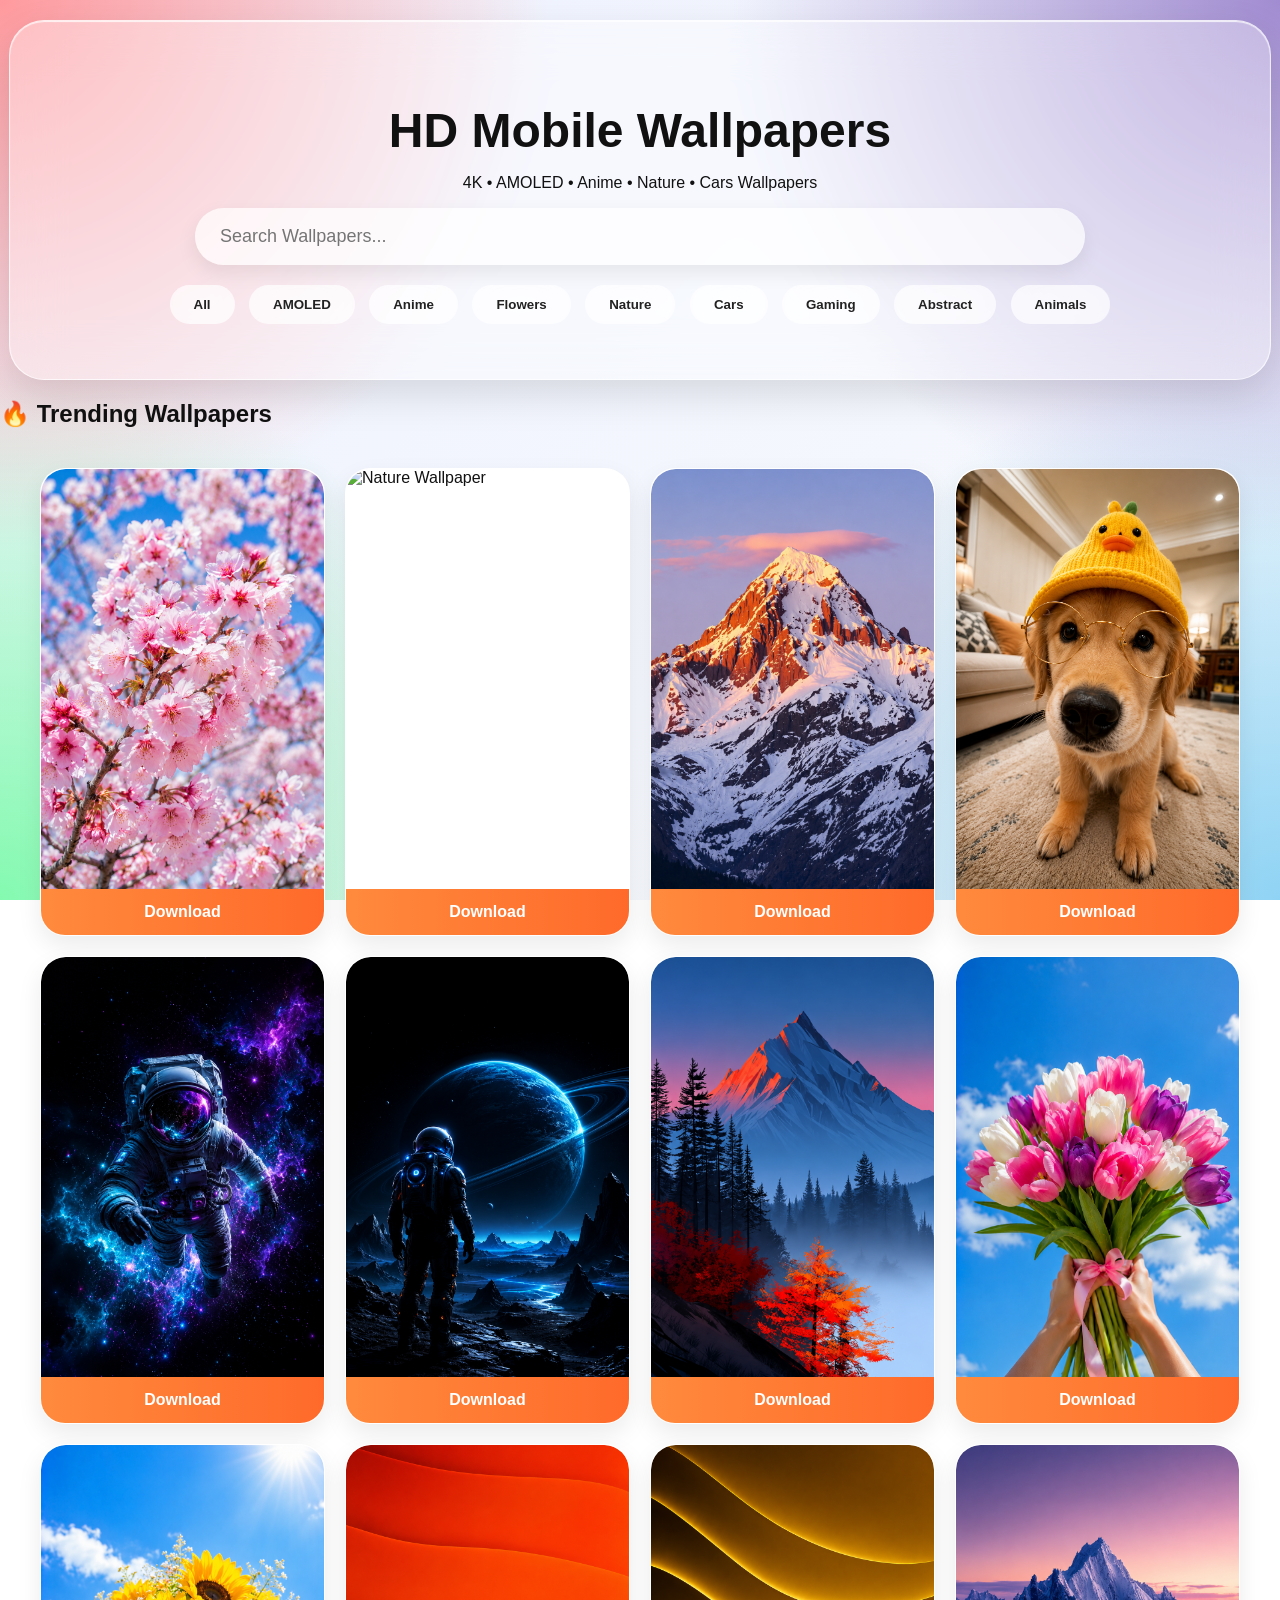
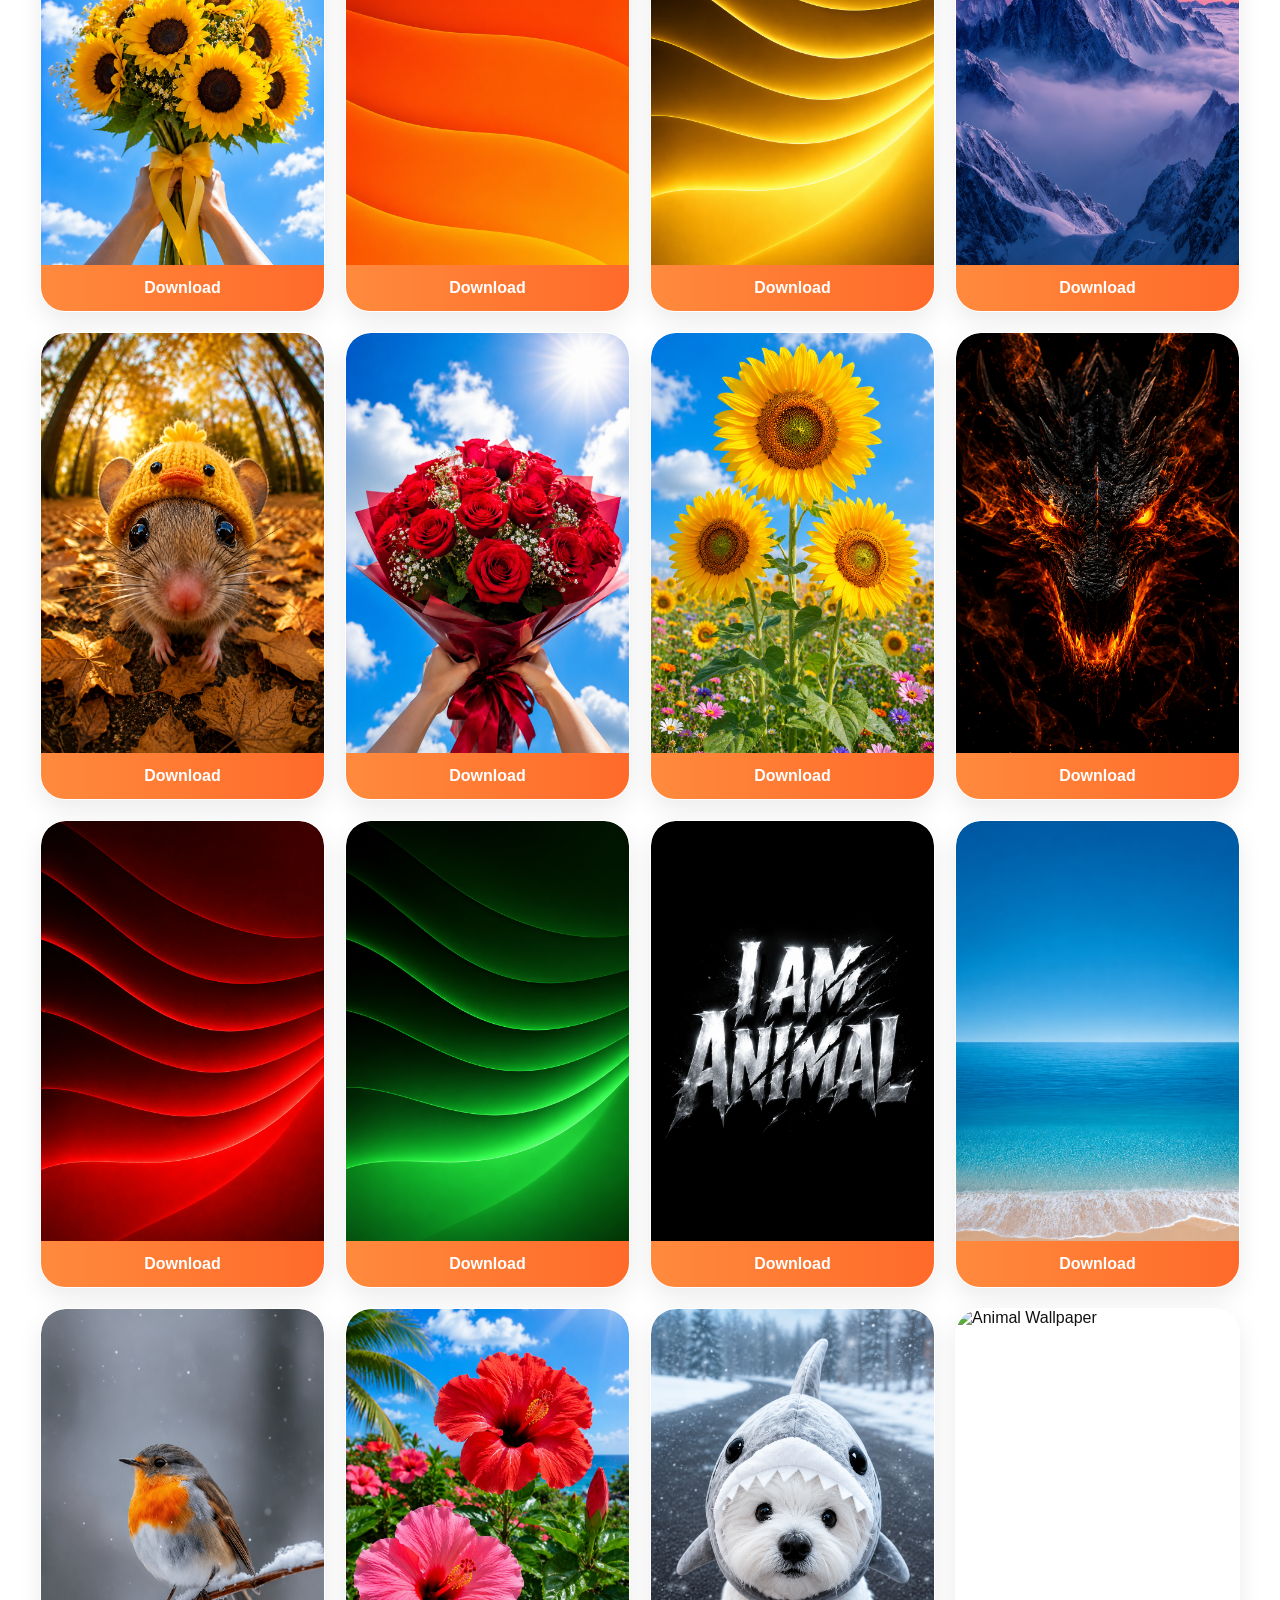
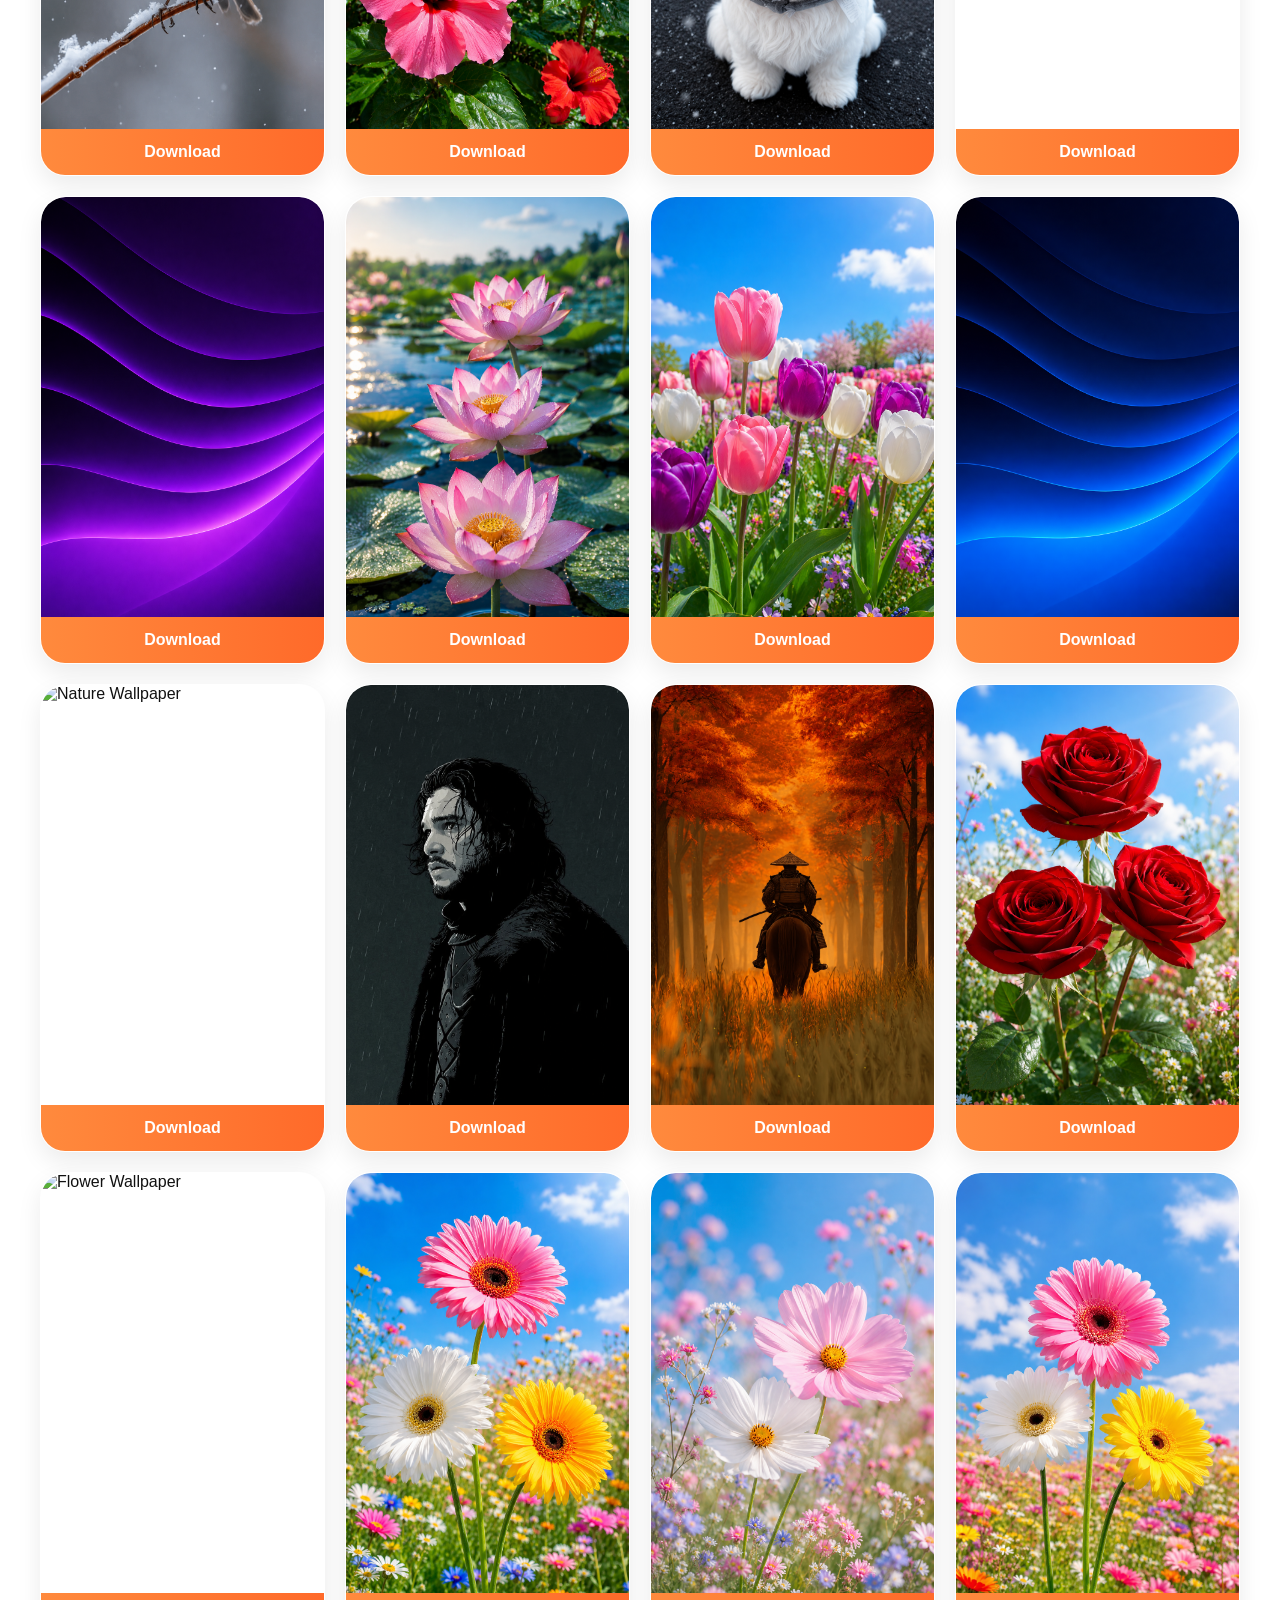
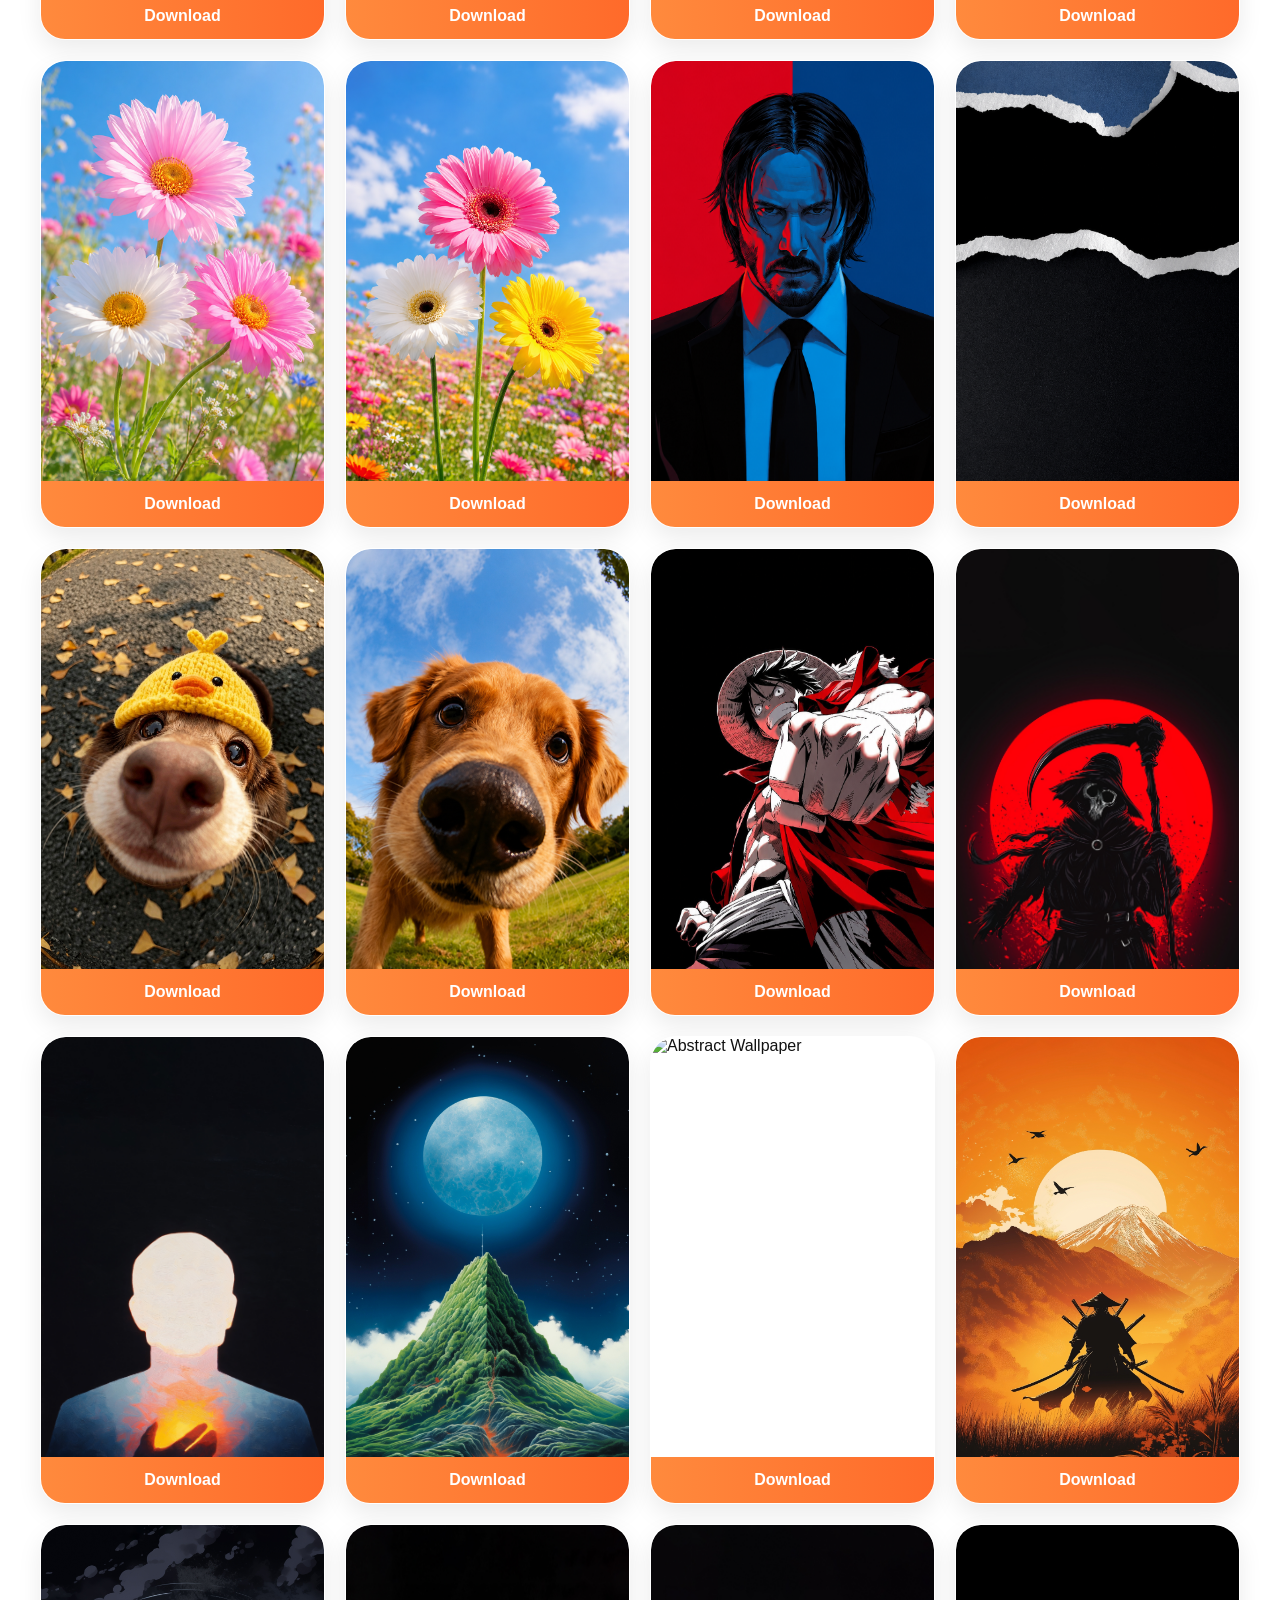
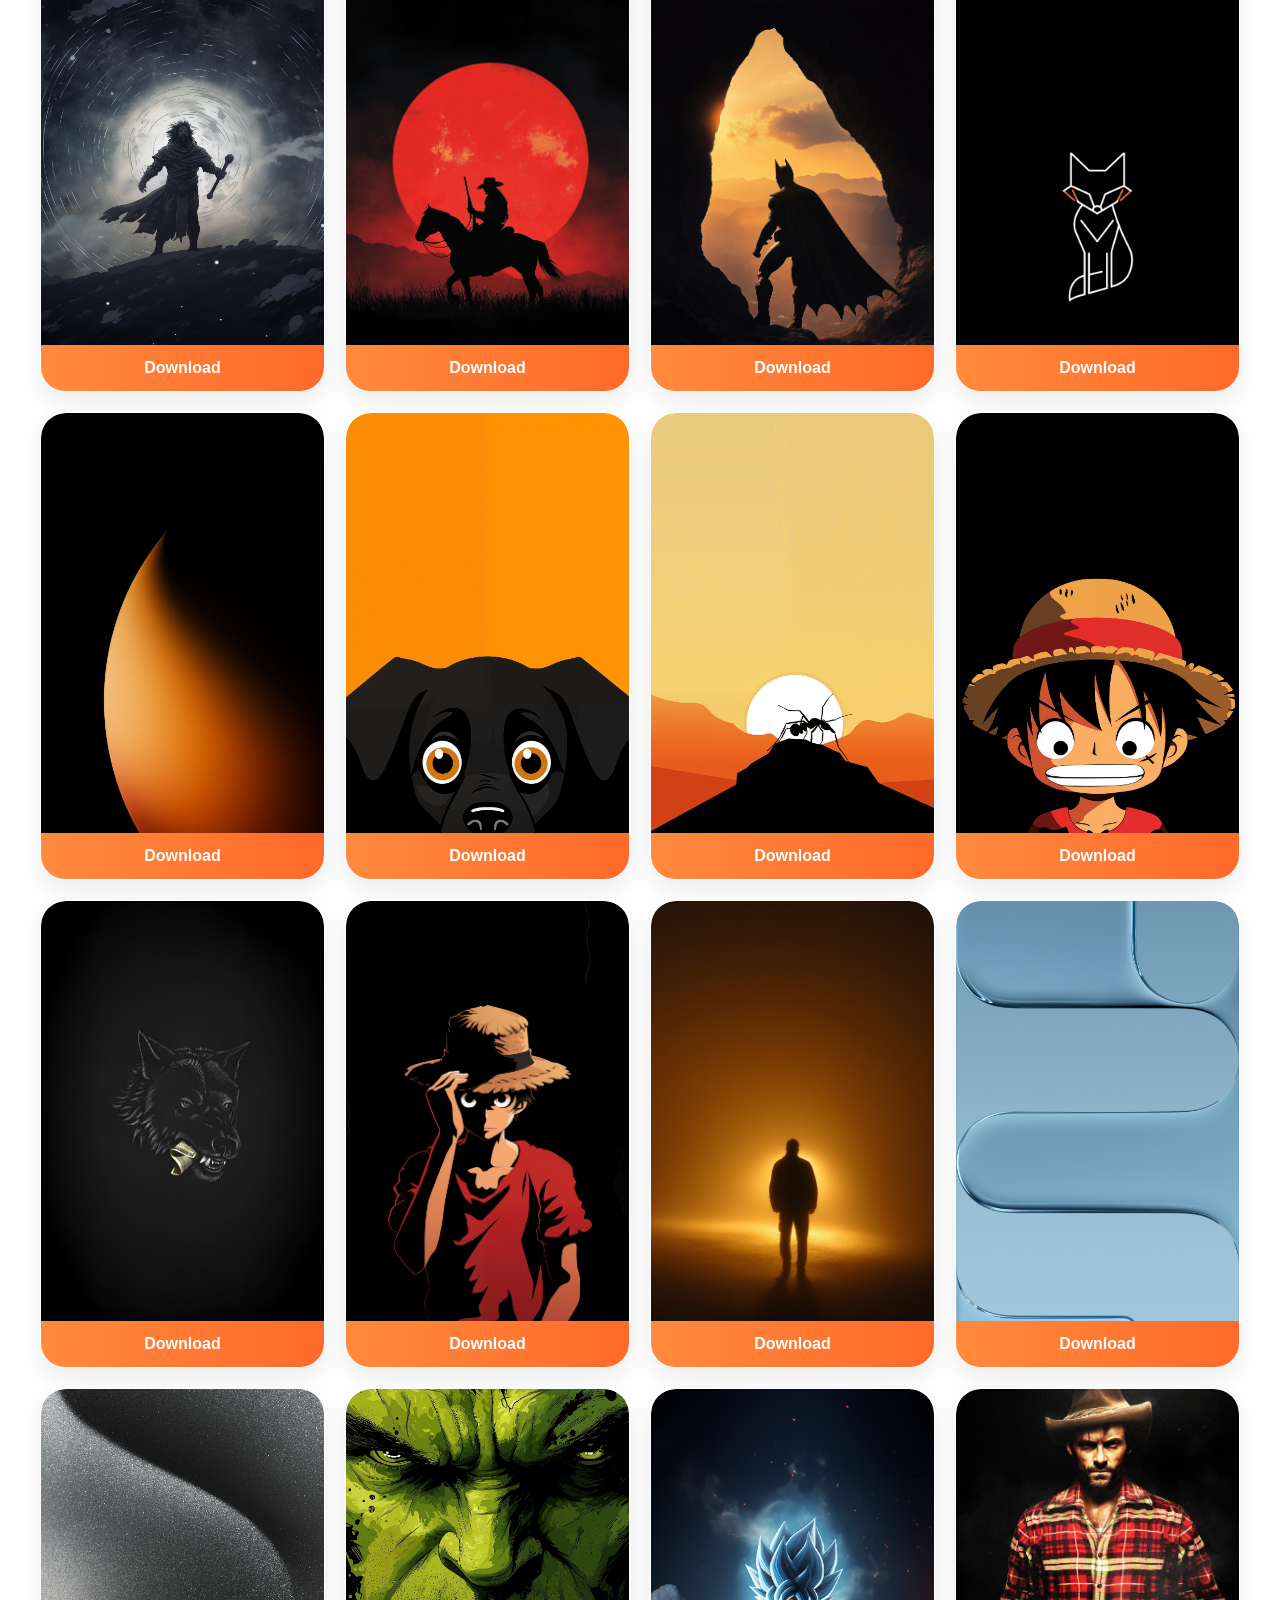
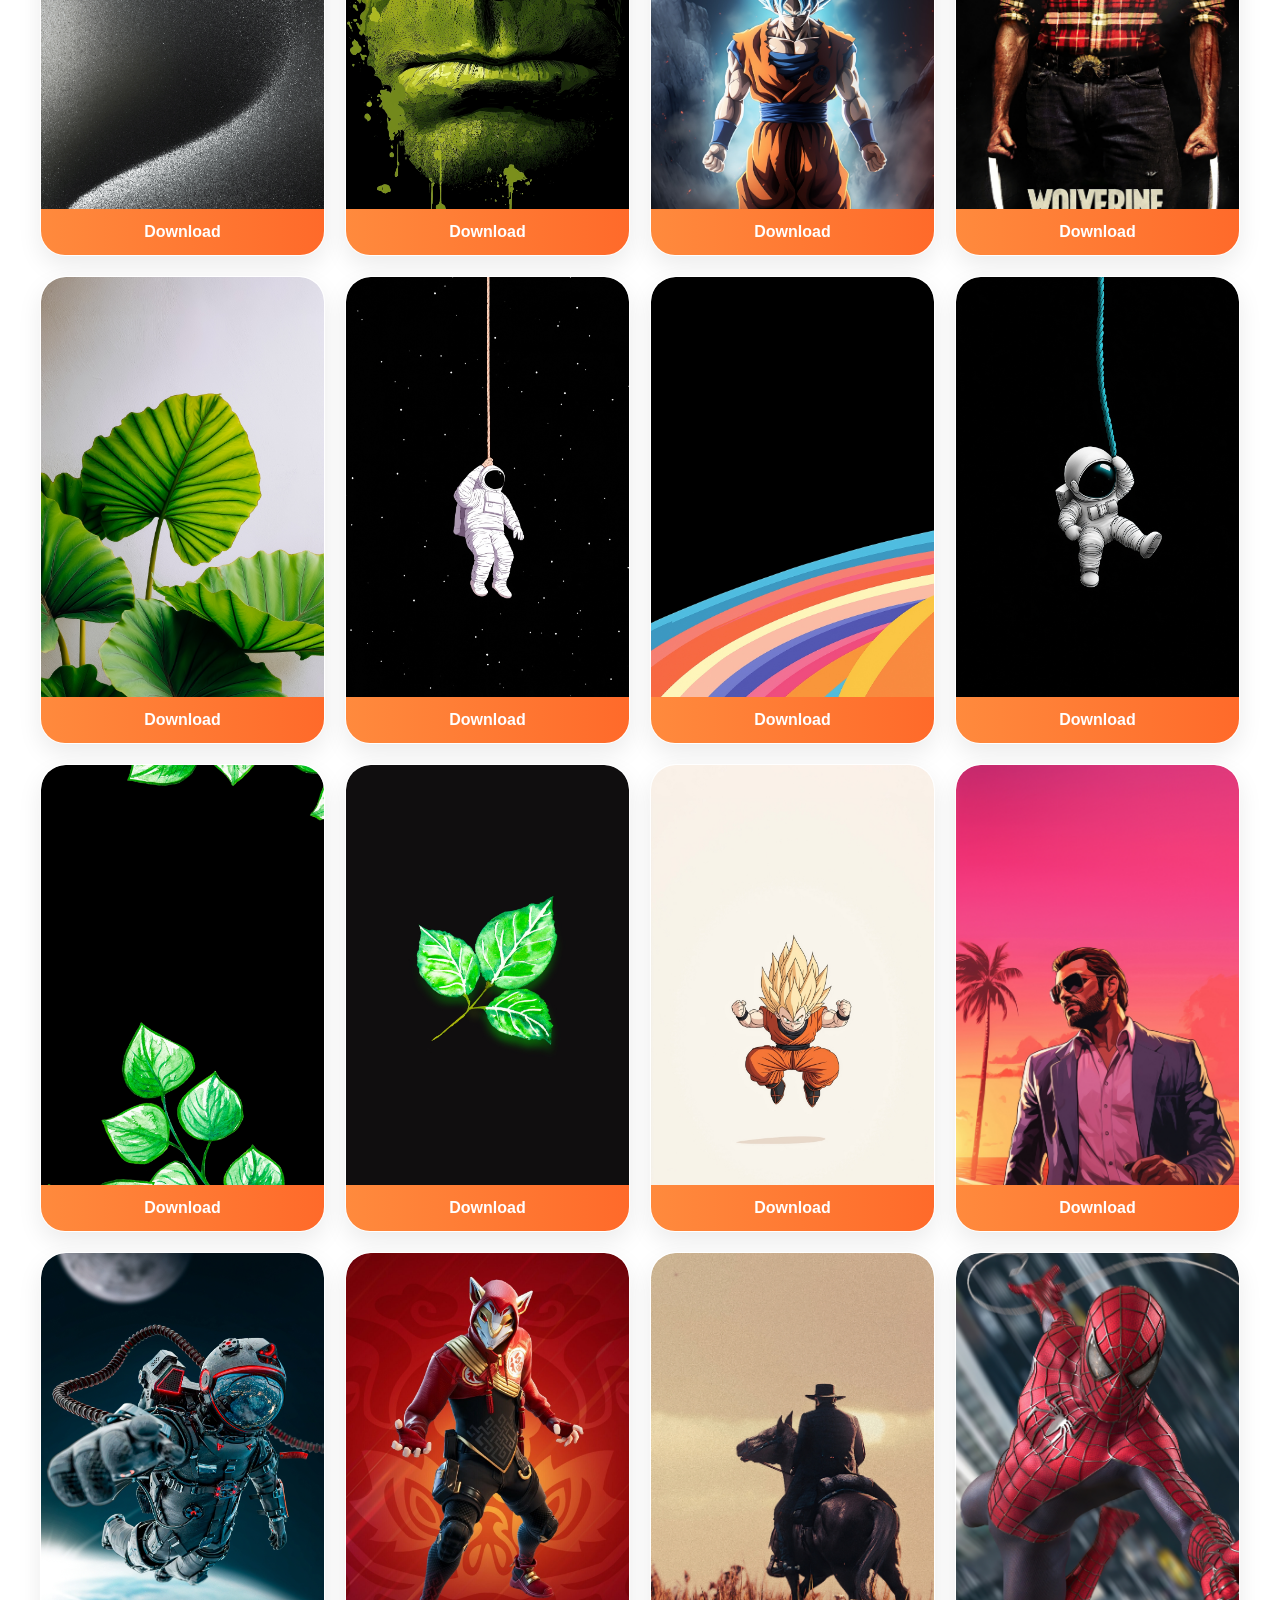
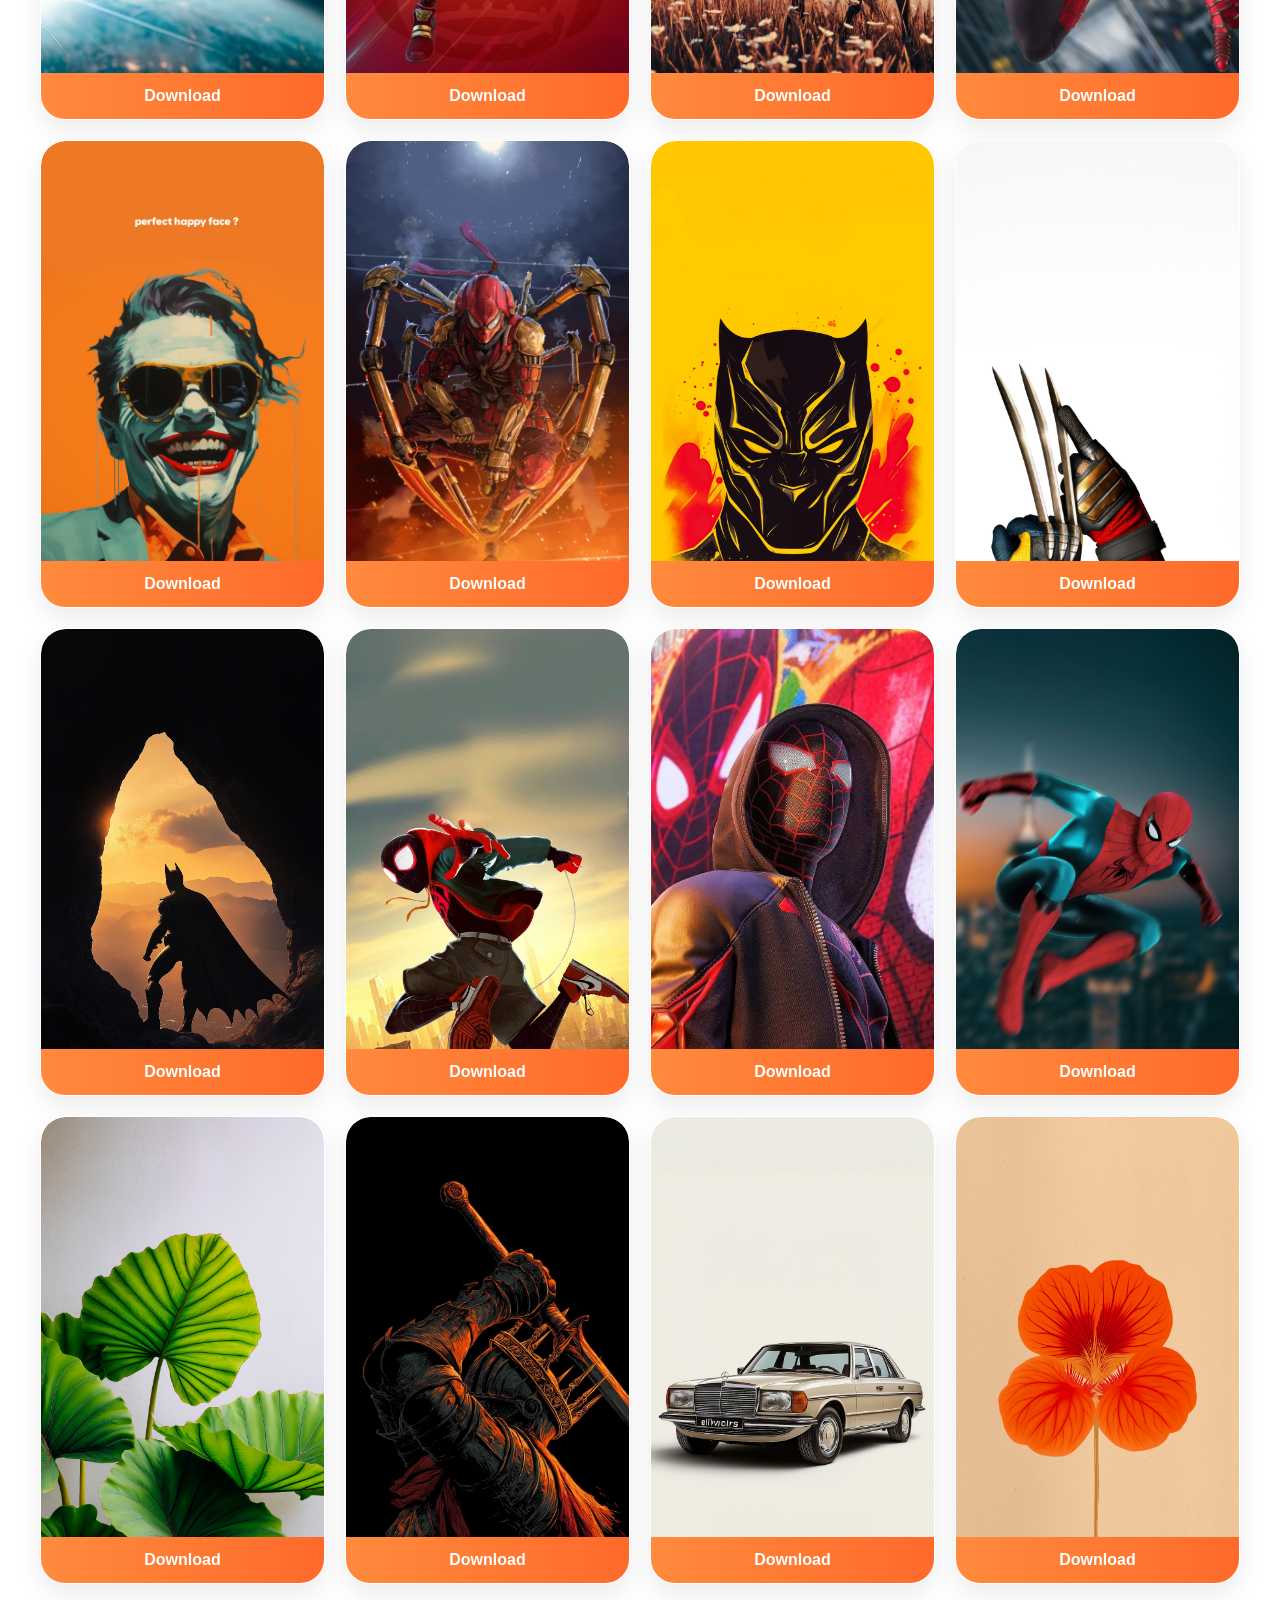
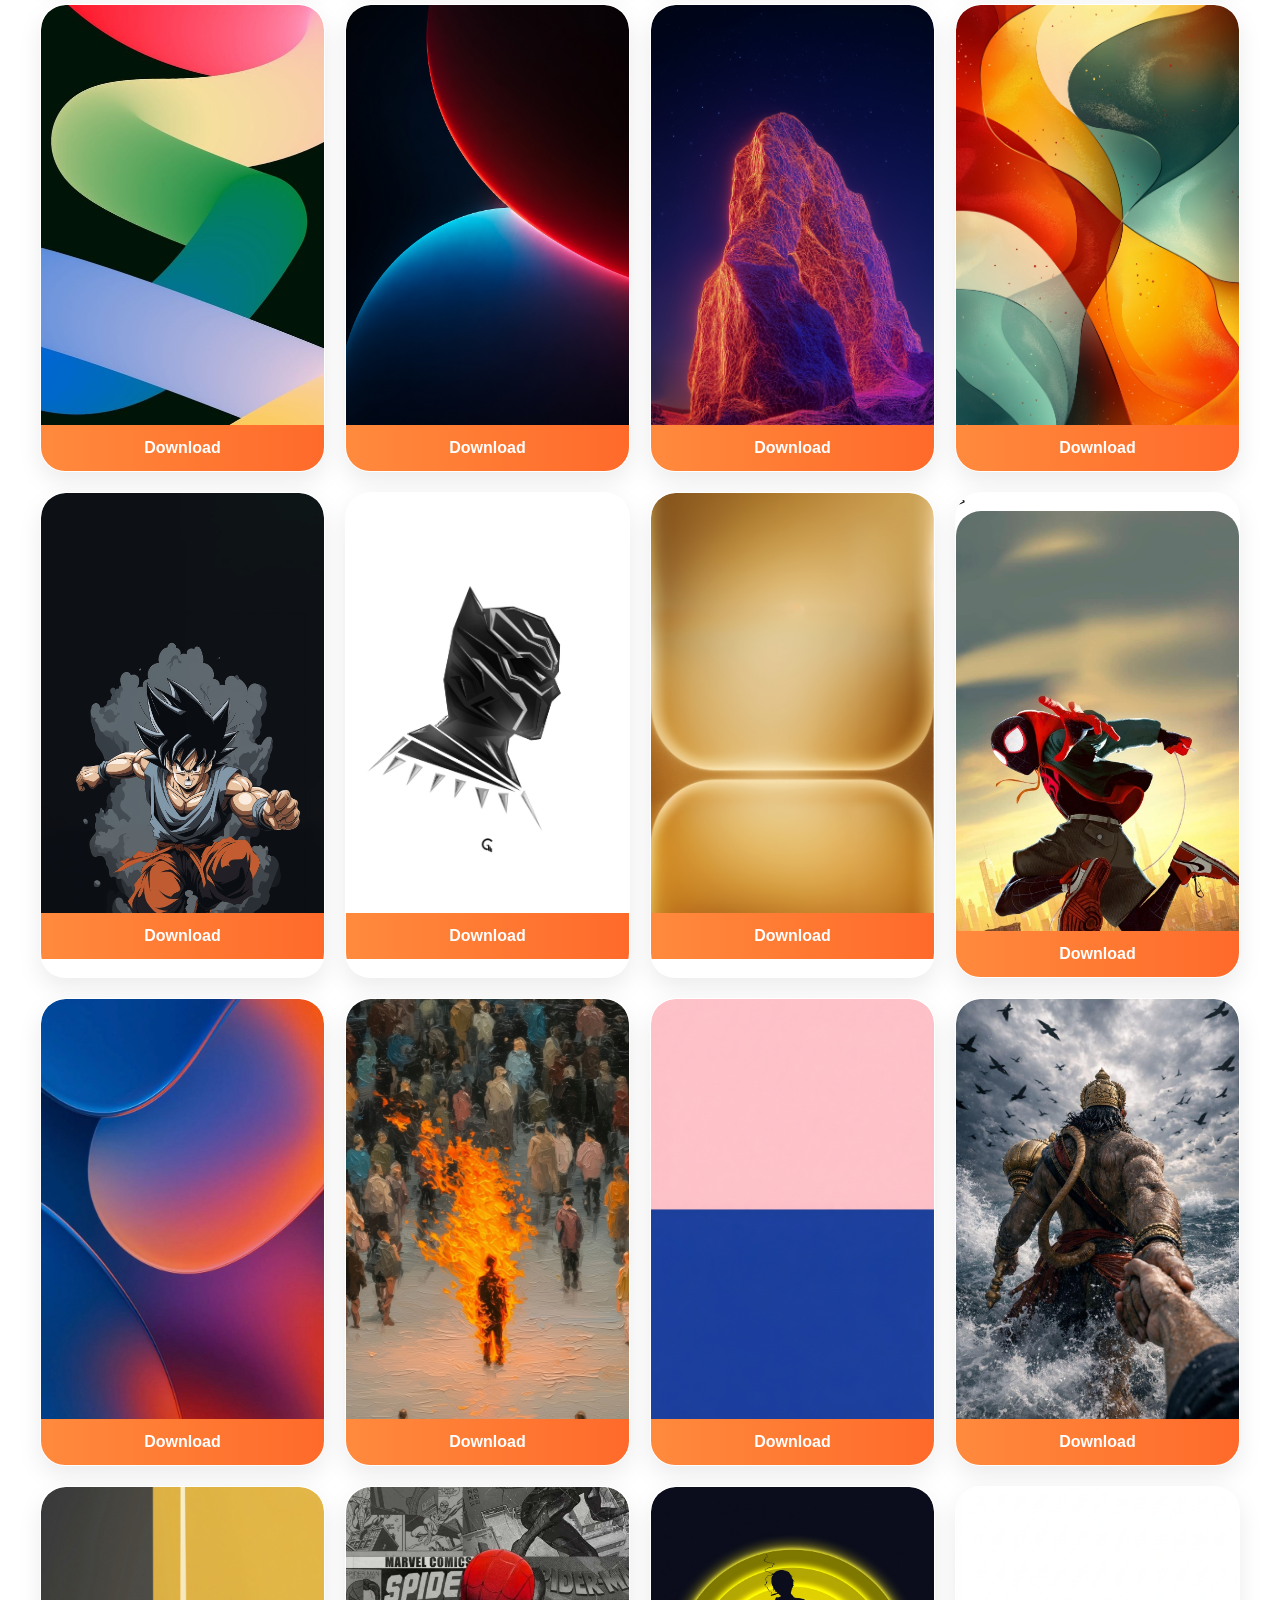
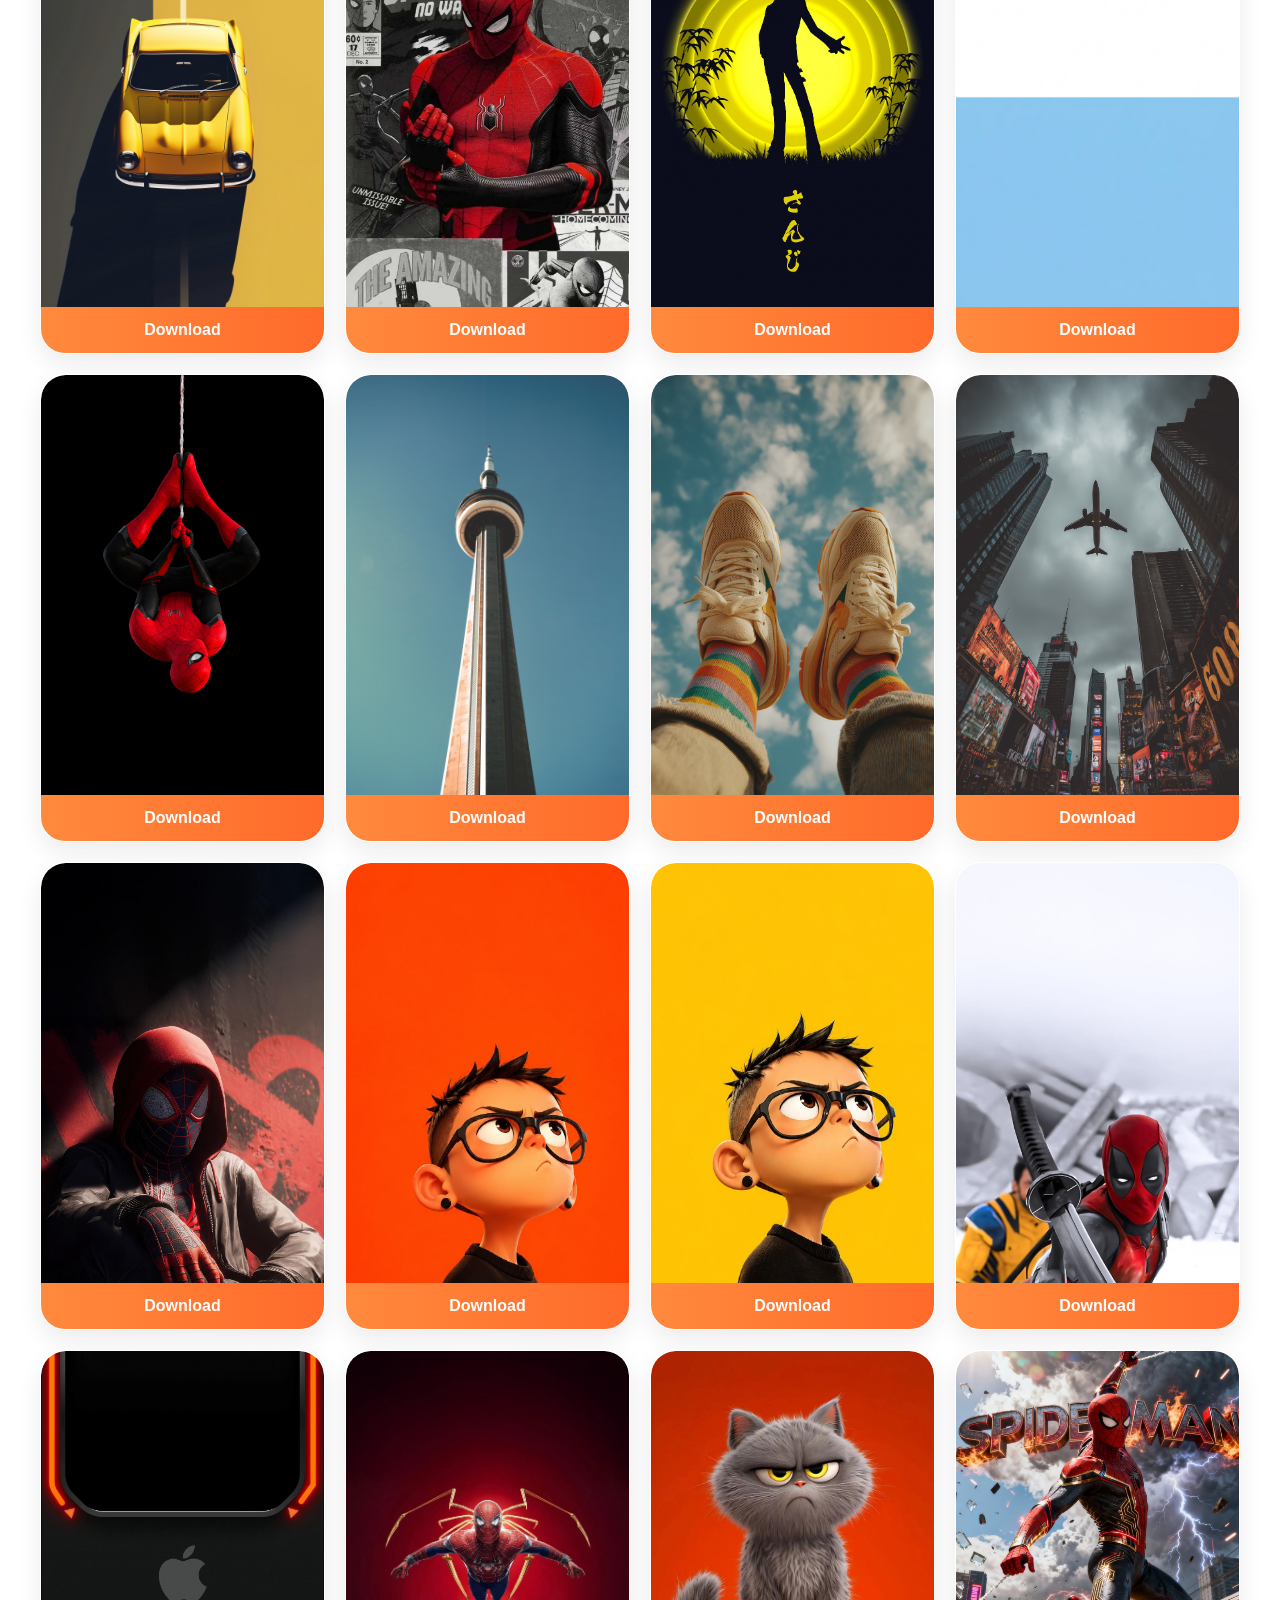
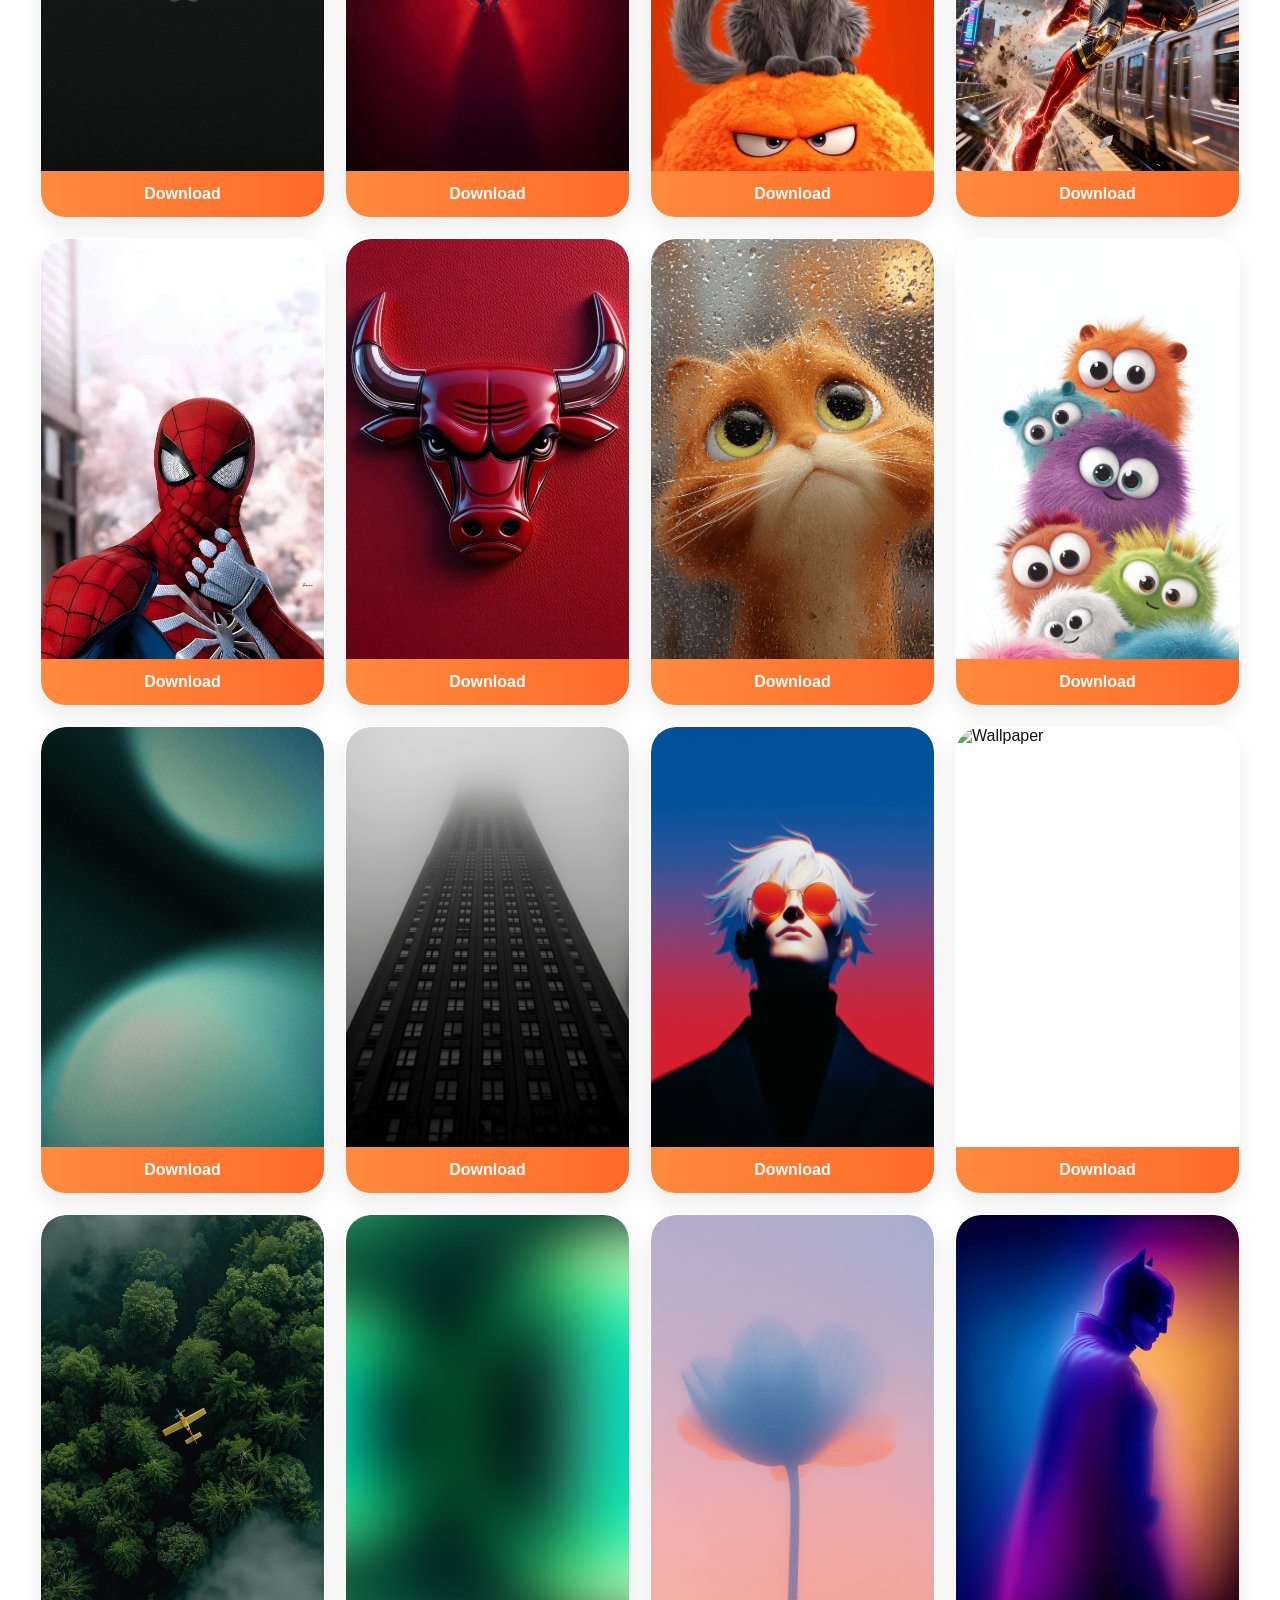
==== commit 7b20de55: "Update fmt.Println message from 'Hello' to 'Goodbye'" ====
--- a/index.html
+++ b/index.html
@@ -65,6 +65,11 @@
   
 <div class="gallery" id="gallery">
 
+<div class="card" data-category="flowers">
+<img loading="lazy" src="images/wallpaper215.png" alt="Flower Wallpaper" onclick="openImage(this.src)">
+<a href="images/wallpaper215.png" download>Download</a>
+</div>
+  
 <div class="card" data-category="nature">
 <img loading="lazy" src="images/wallpaper183.png" alt="Nature Wallpaper" onclick="openImage(this.src)">
 <a href="images/wallpaper183.jpeg" download>Download</a>
@@ -167,10 +172,7 @@
 <a href="images/wallpaper188.jpeg" download>Download</a>
 </div>
 
- <div class="card" data-category="flowers">
-<img loading="lazy" src="images/wallpaper215.png" alt="Flower Wallpaper" onclick="openImage(this.src)">
-<a href="images/wallpaper215.png" download>Download</a>
-</div>
+ 
 
 <div class="card" data-category="flowers">
 <img loading="lazy" src="images/wallpaper216.png" alt="Flower Wallpaper" onclick="openImage(this.src)">
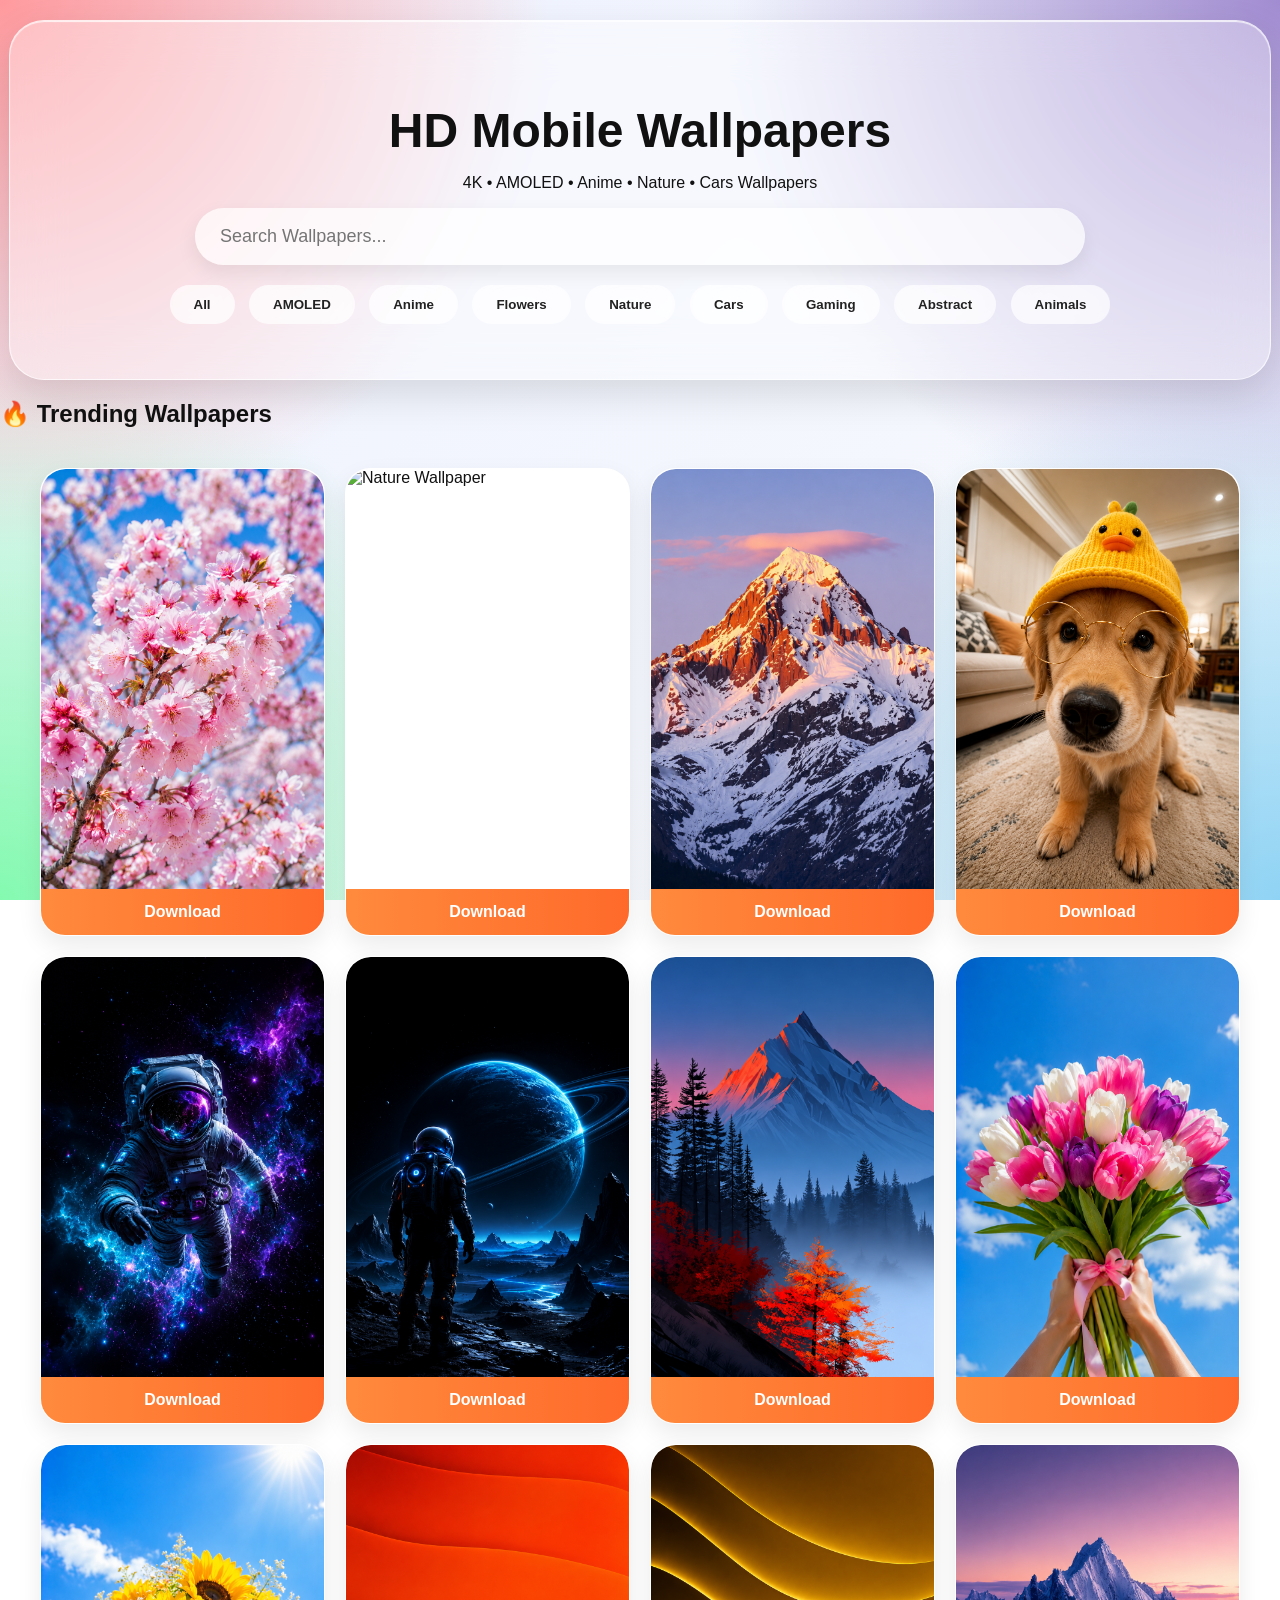
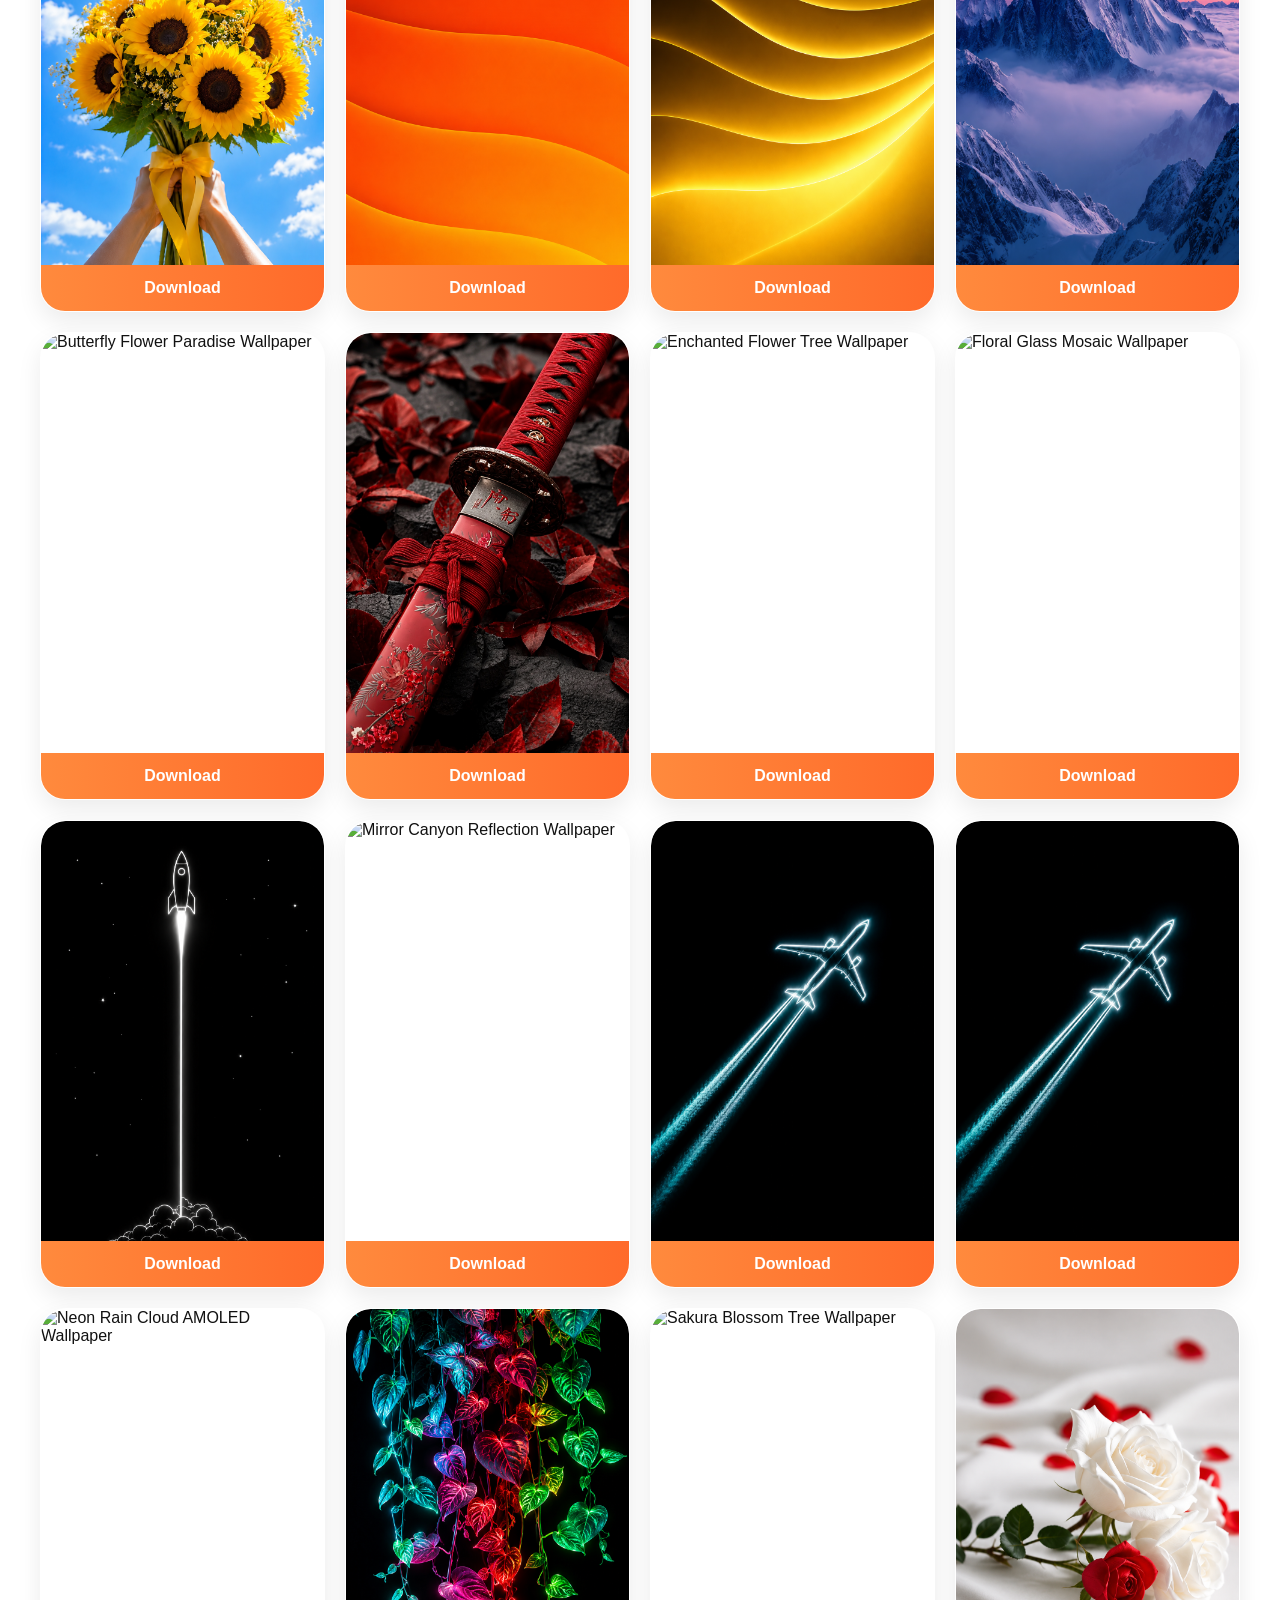
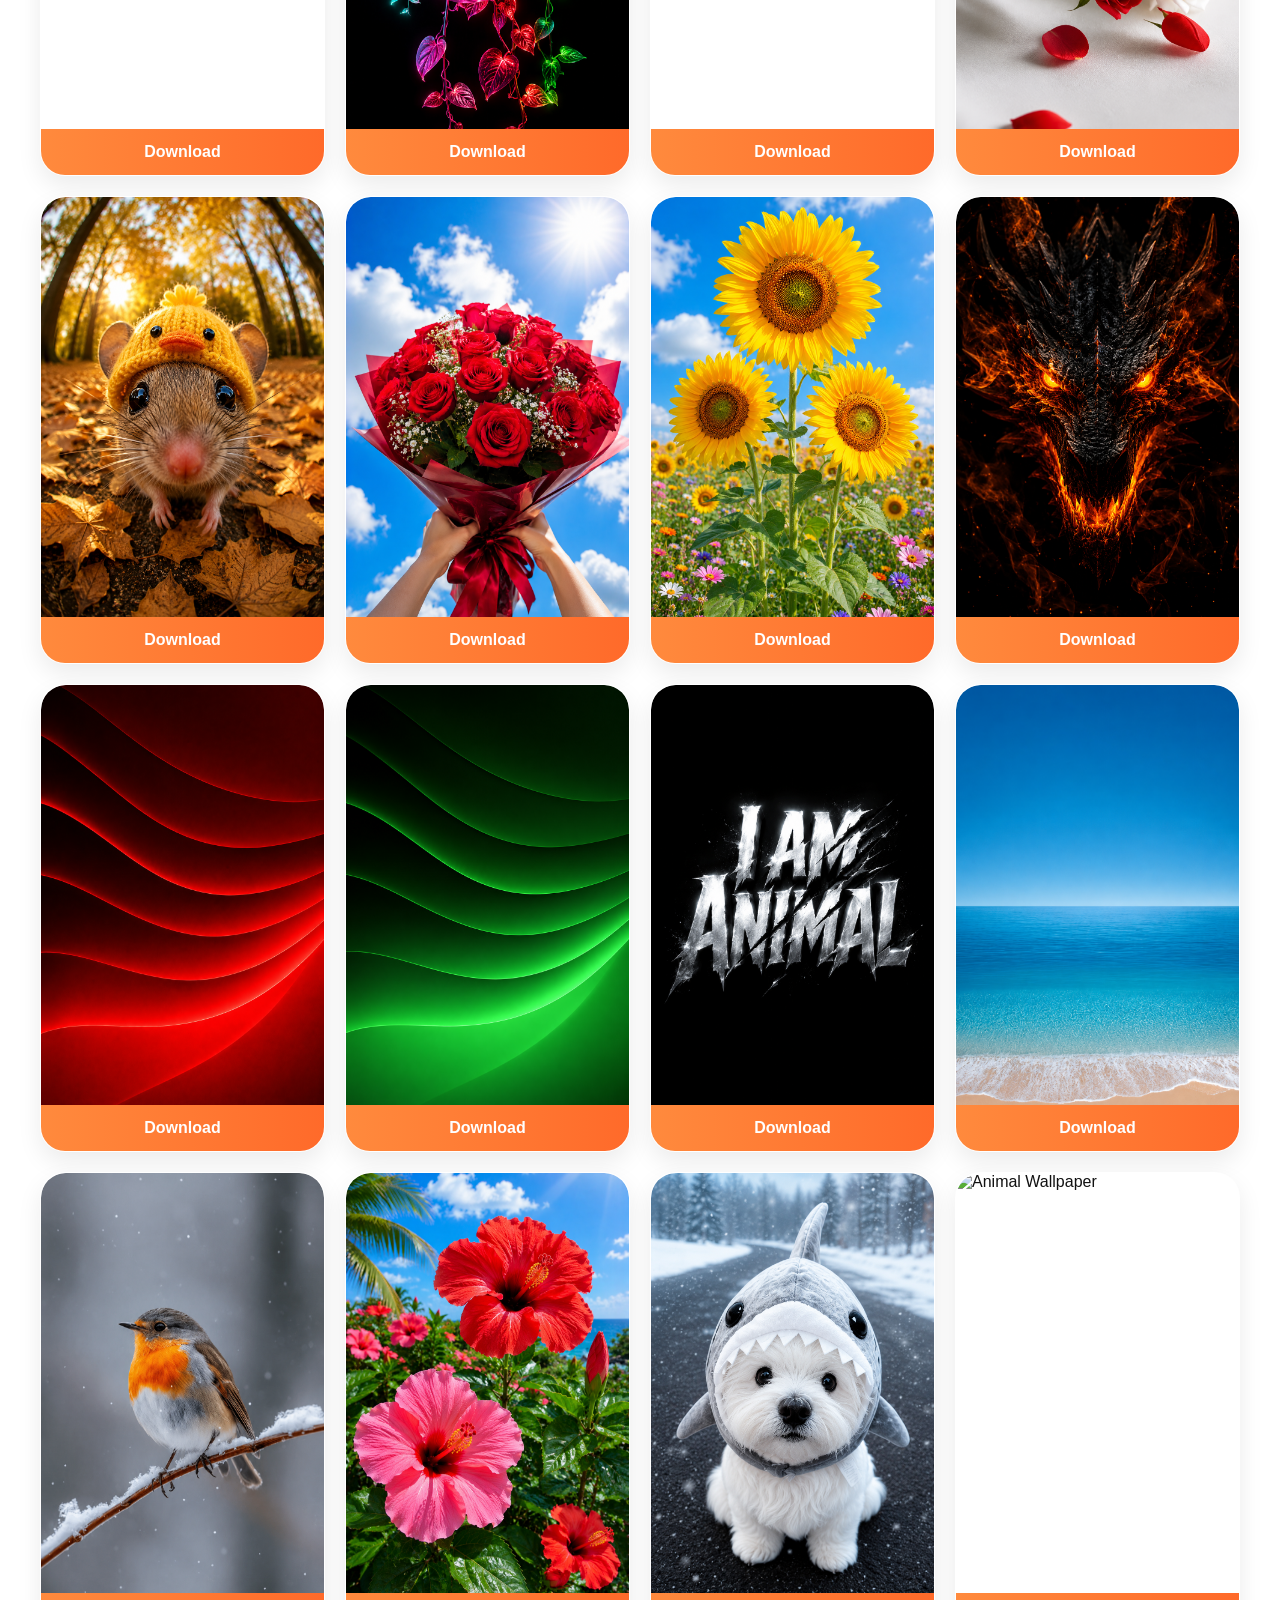
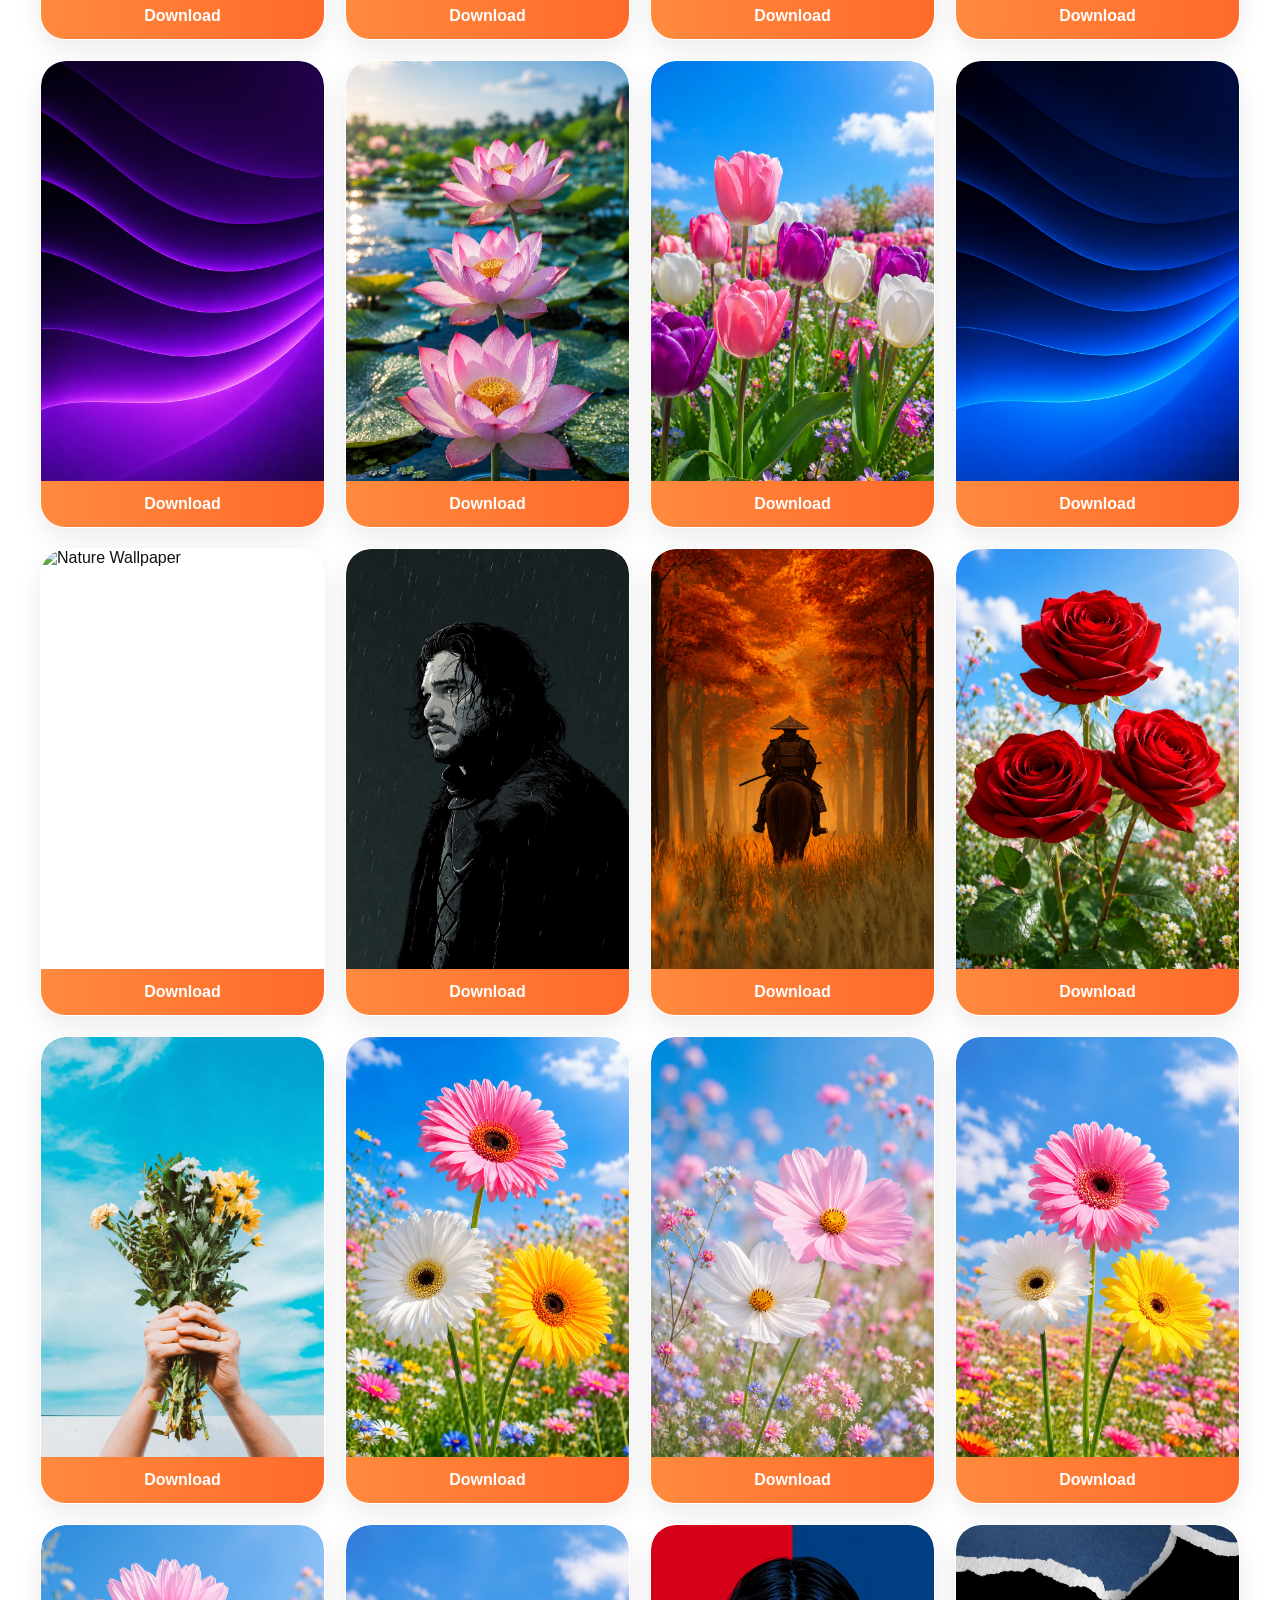
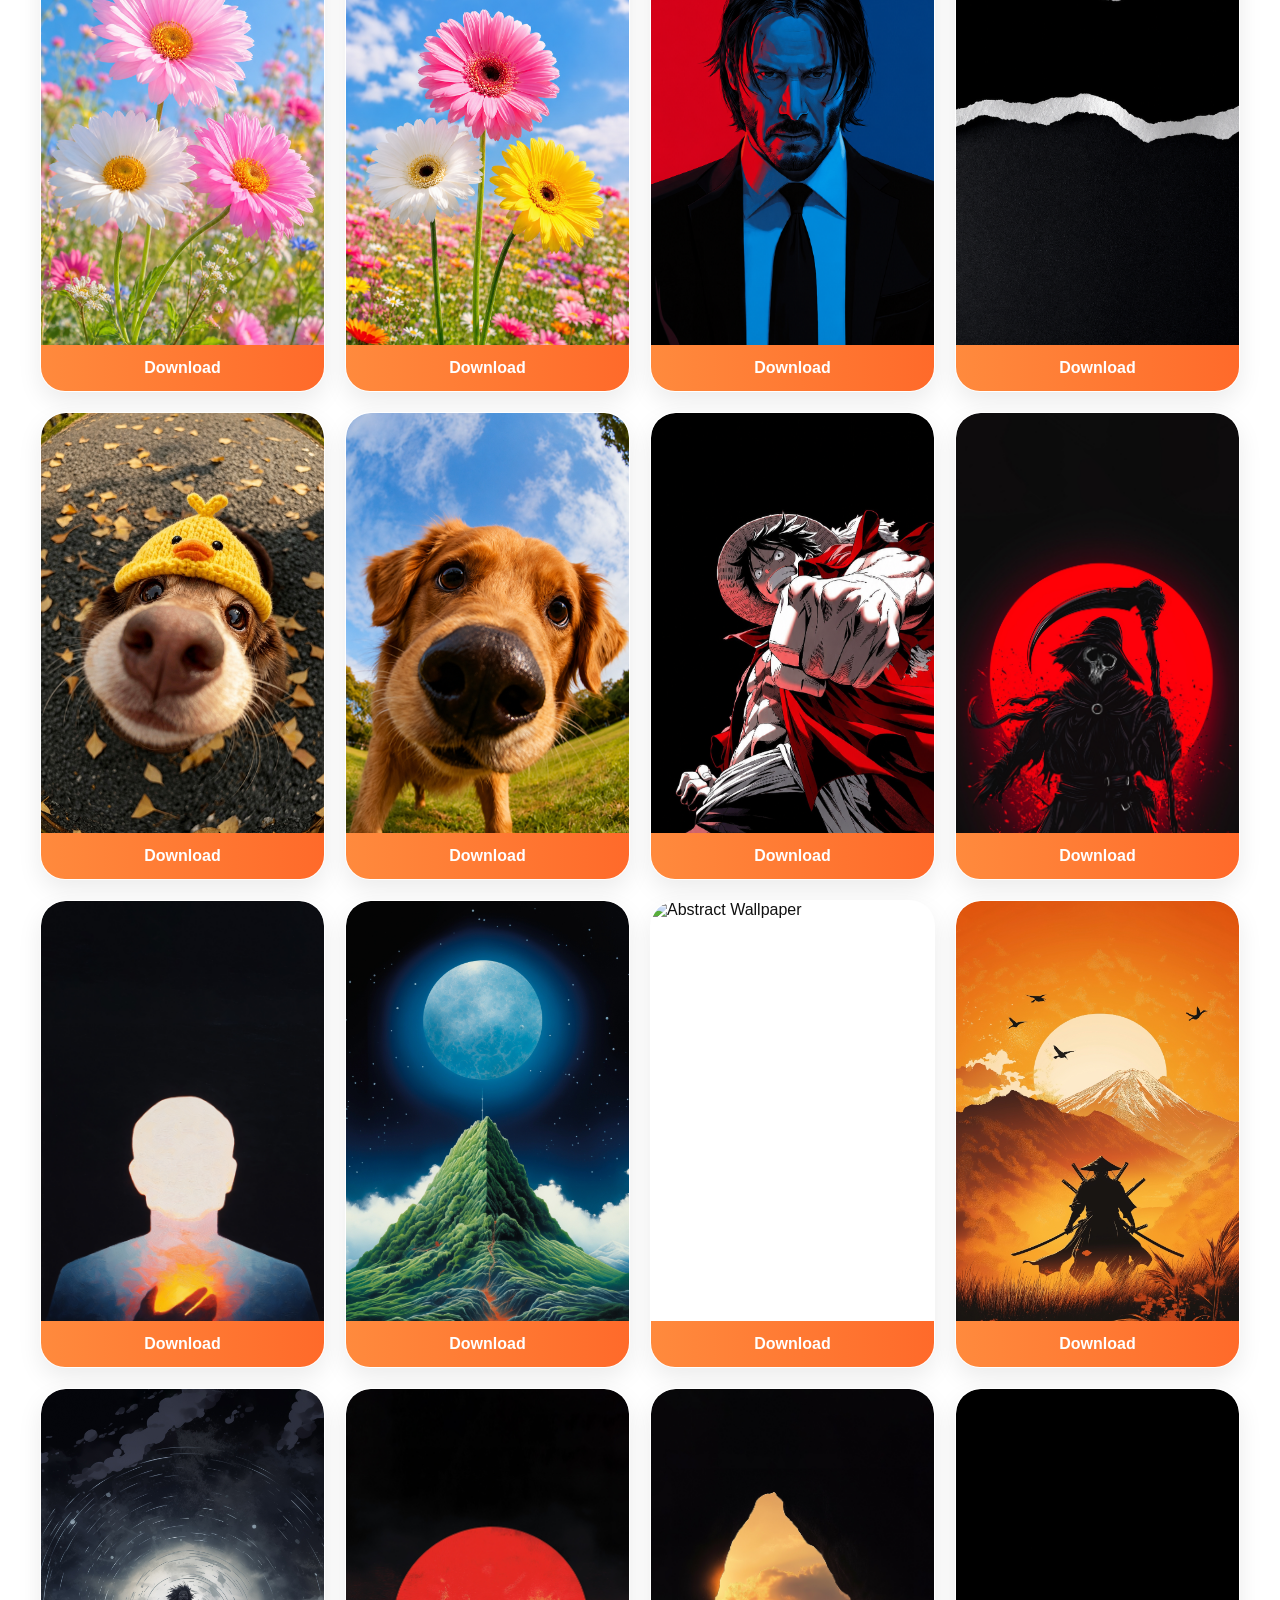
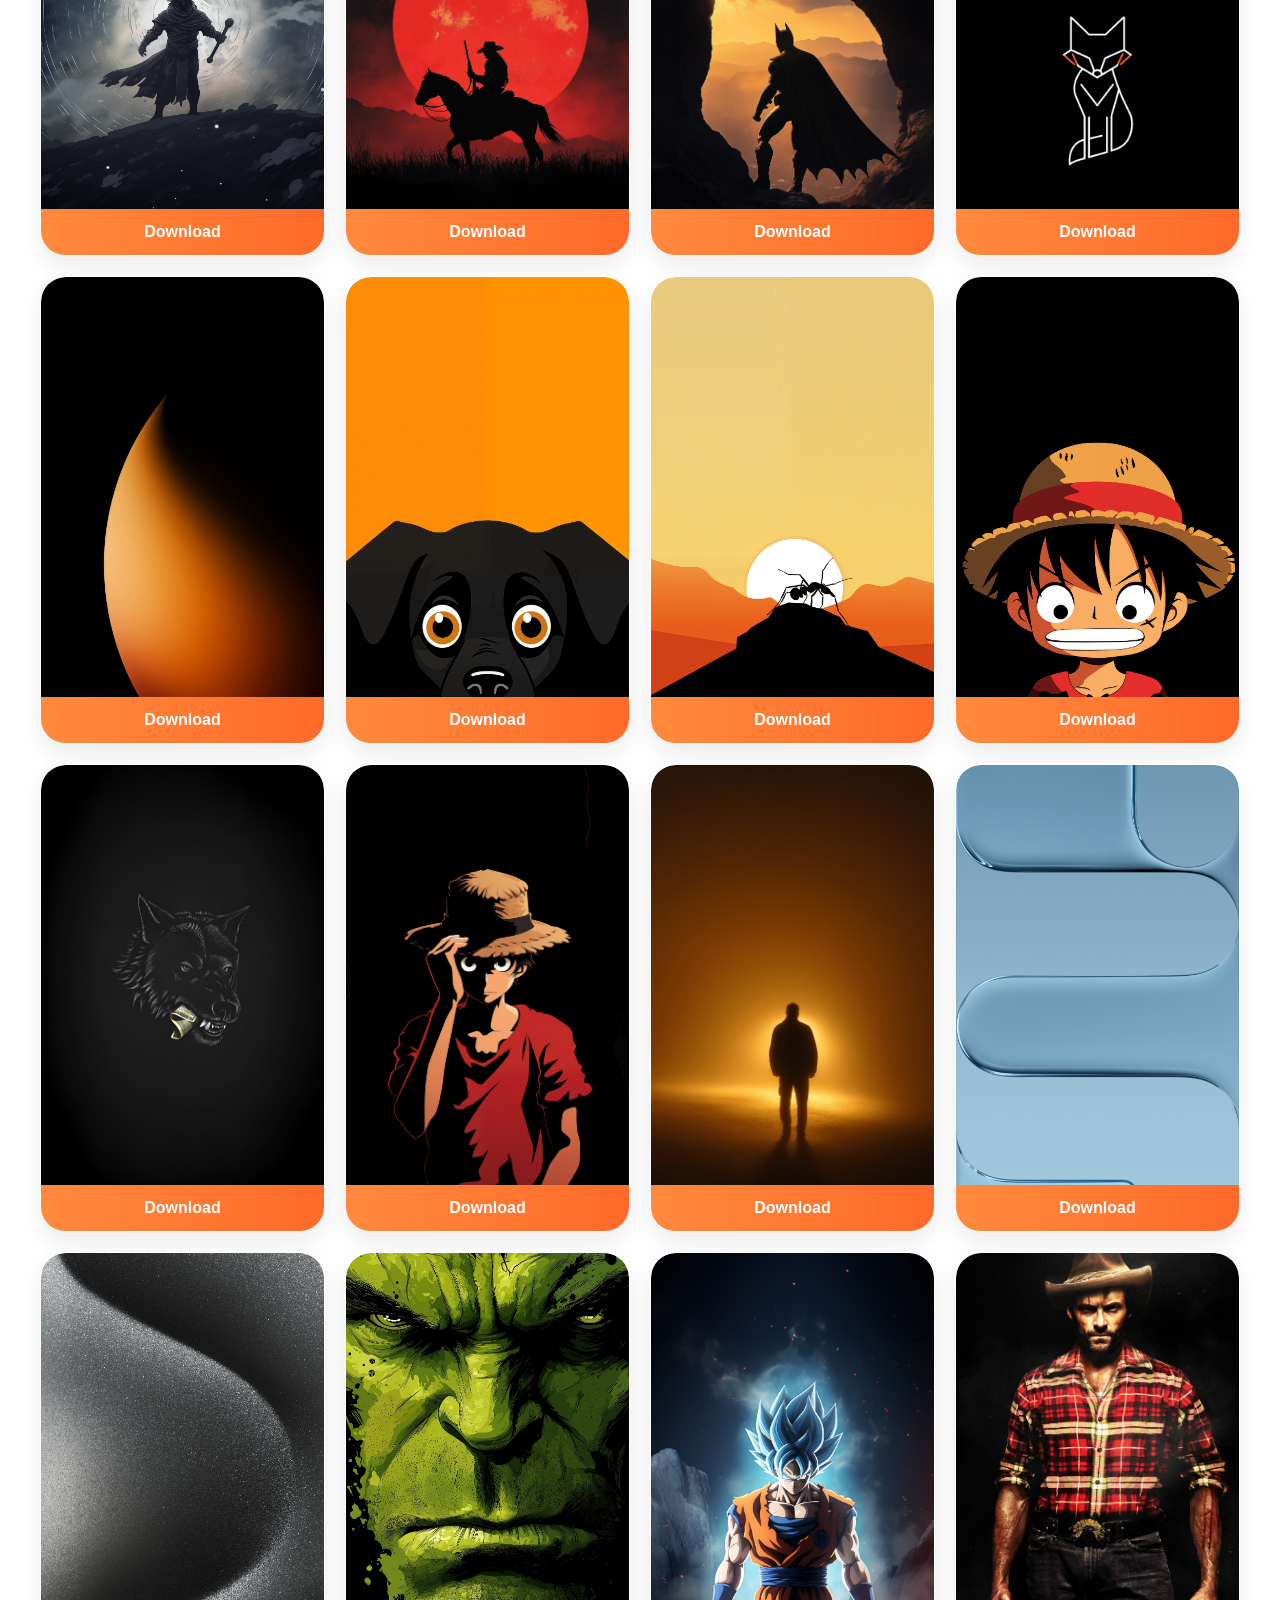
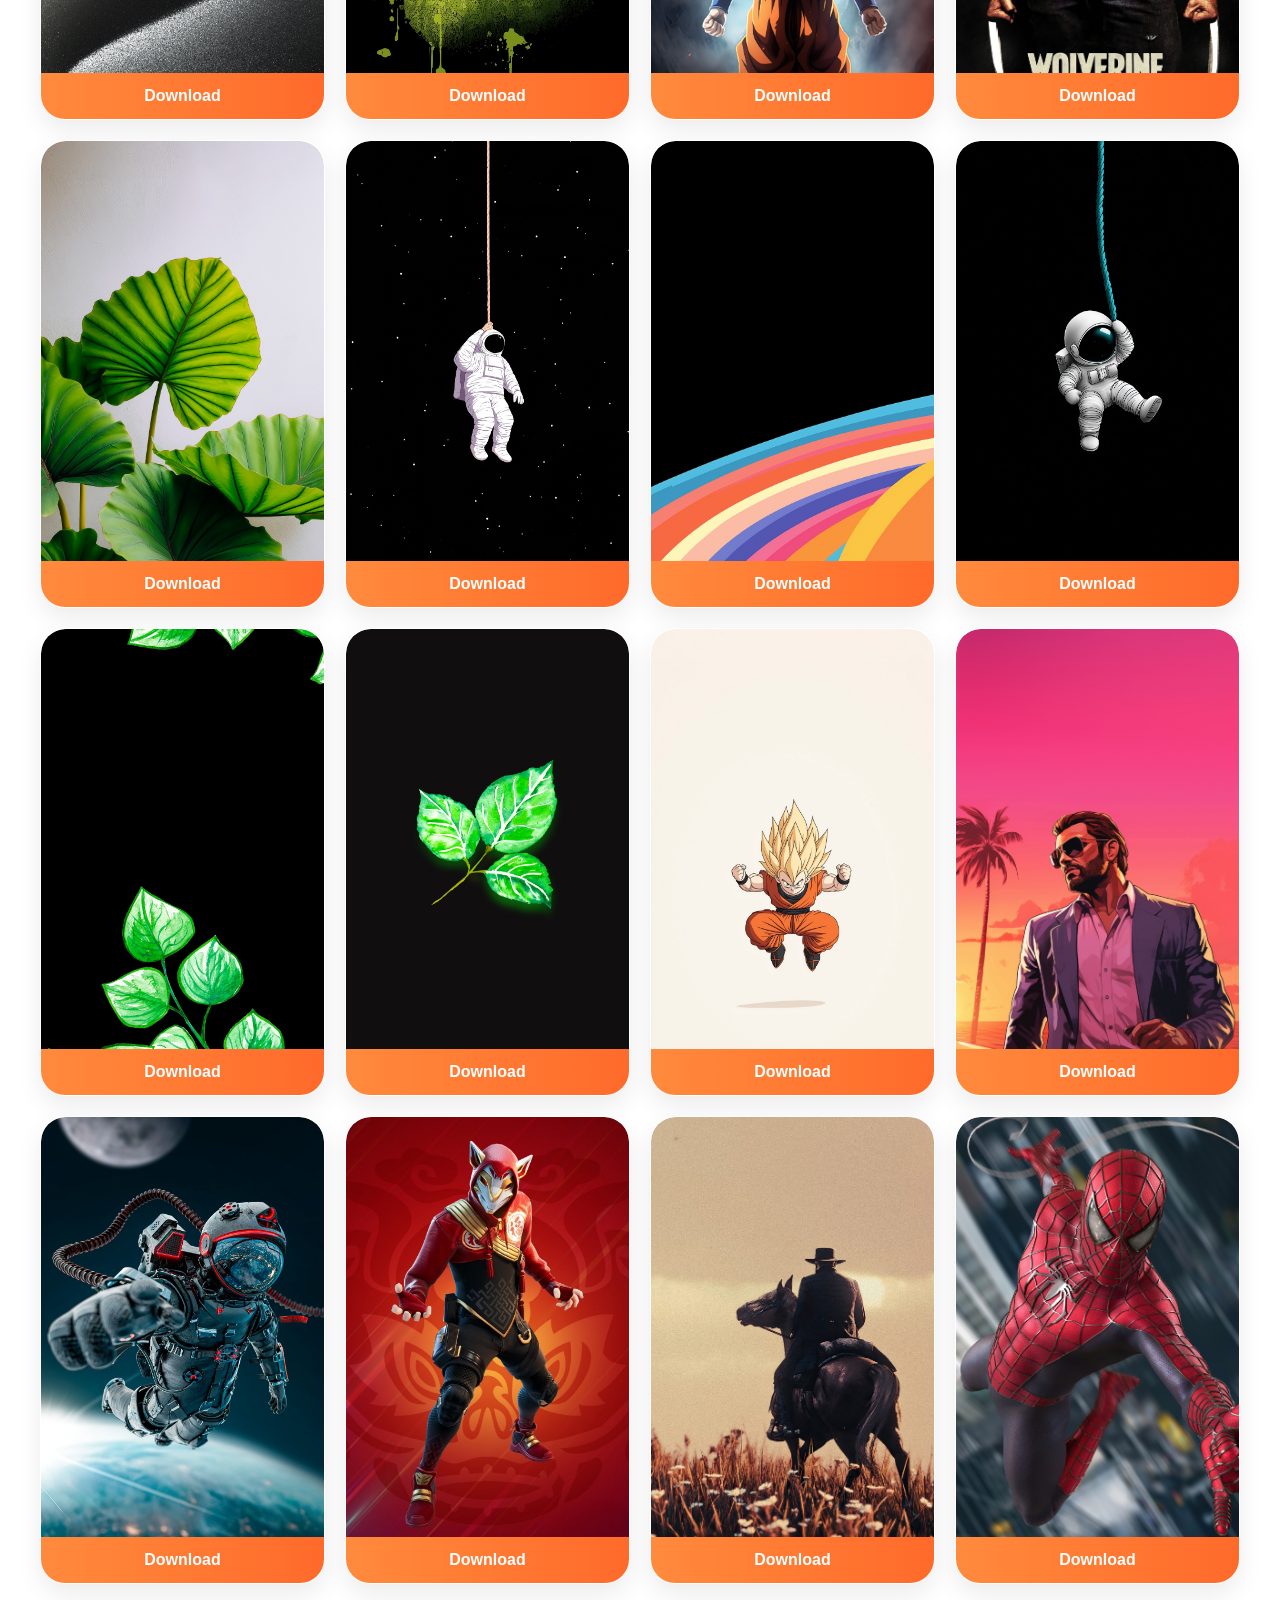
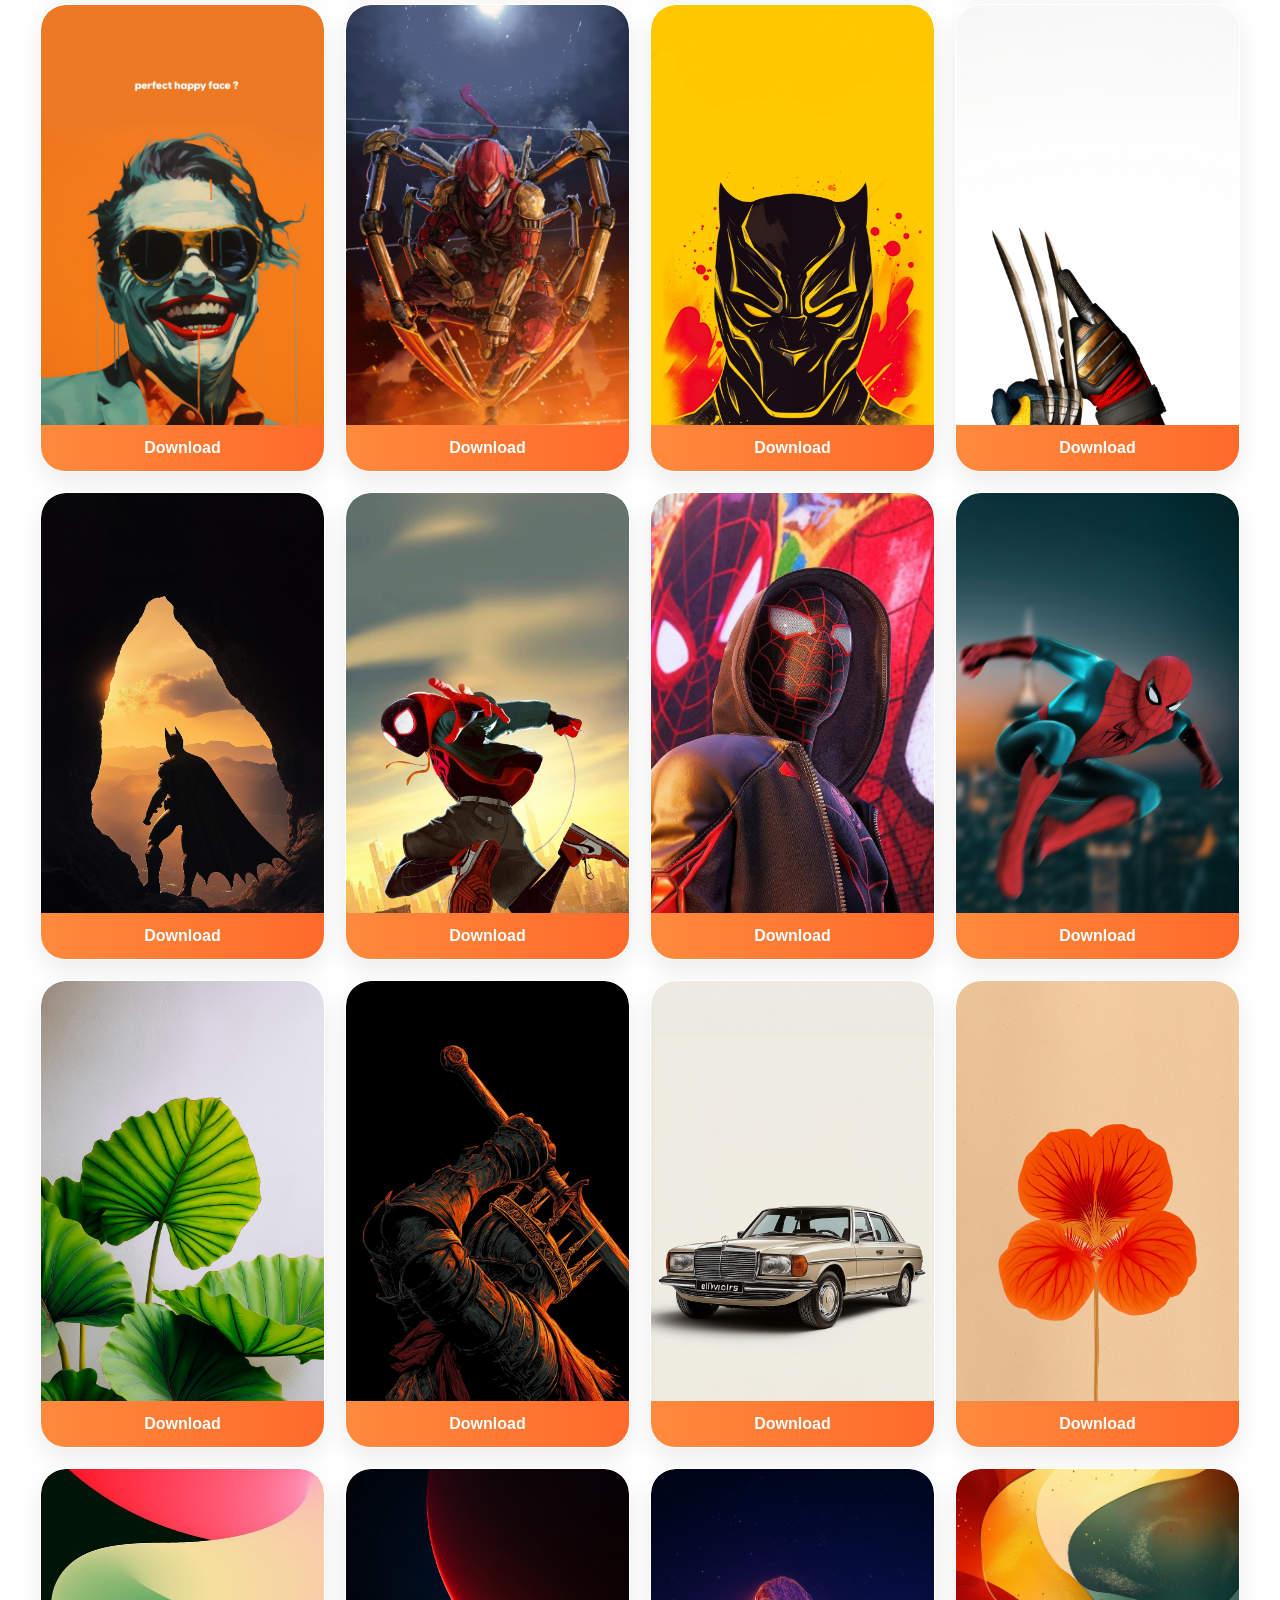
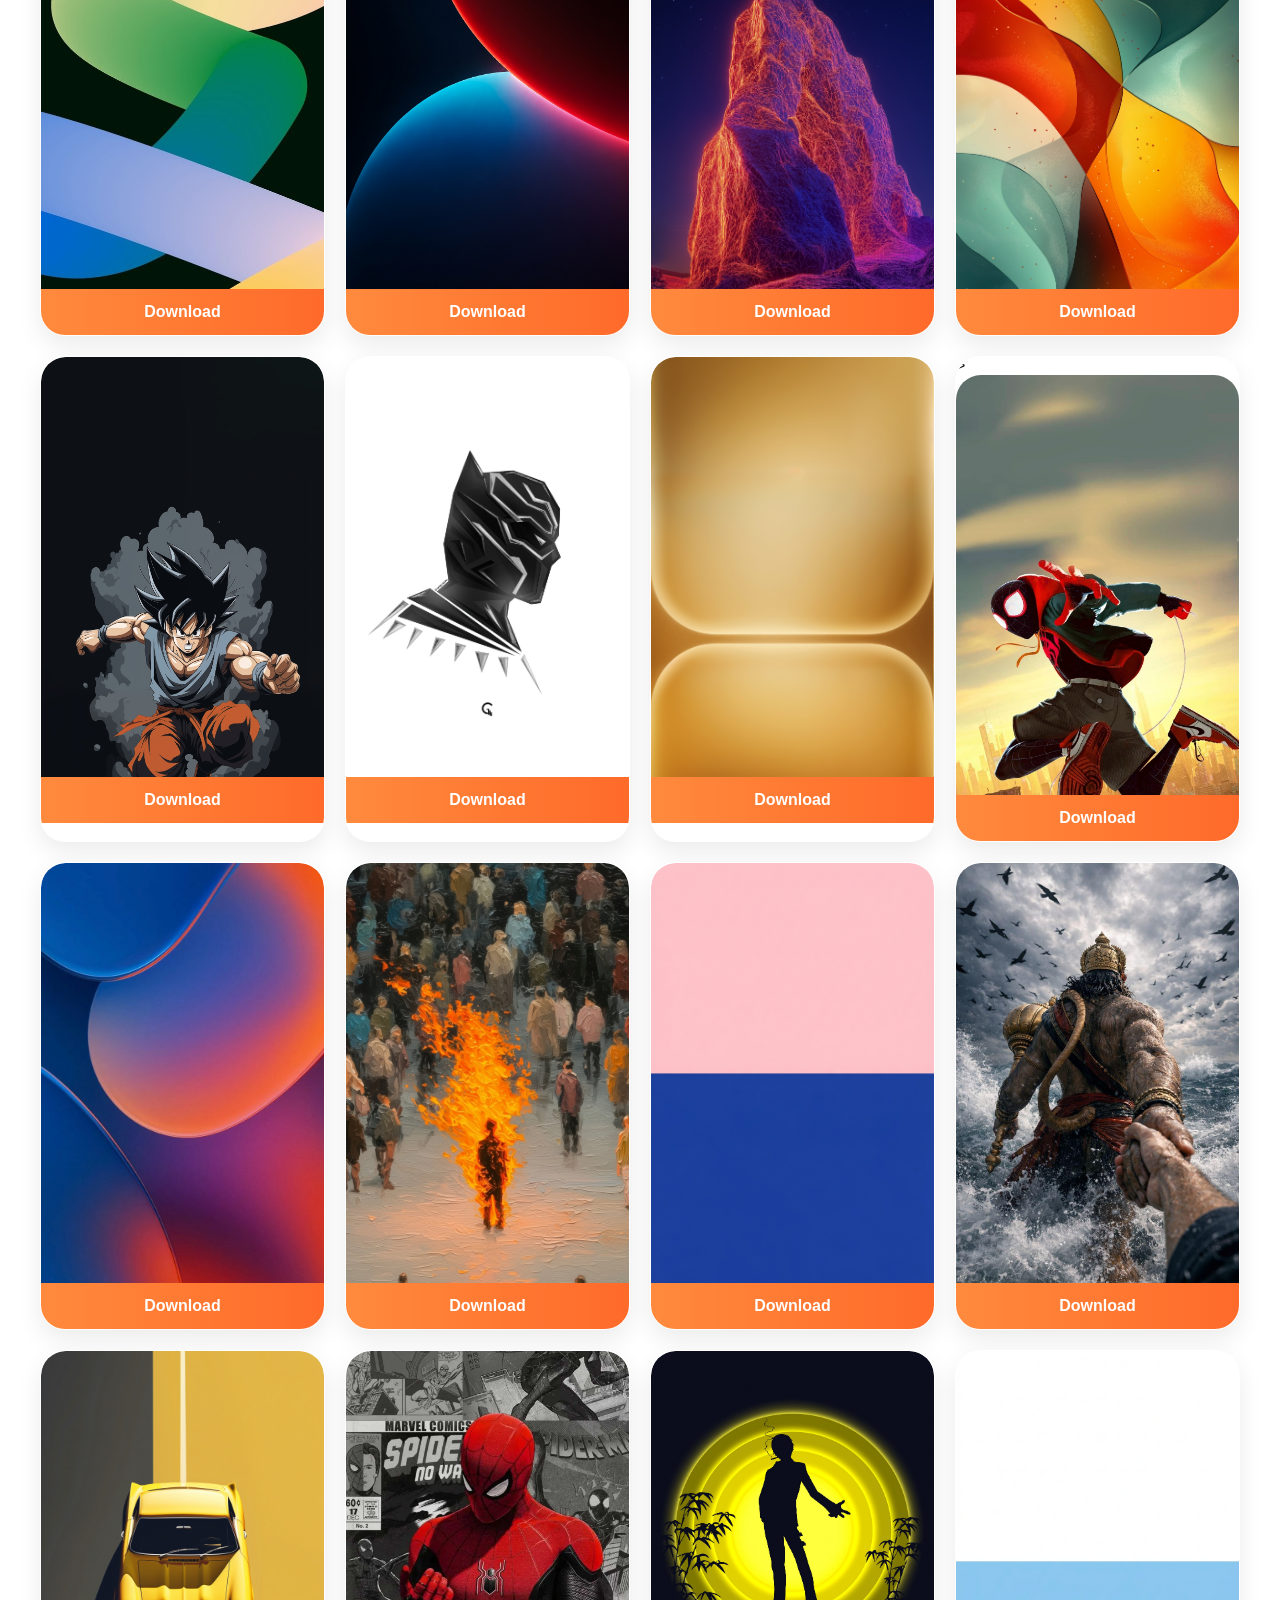
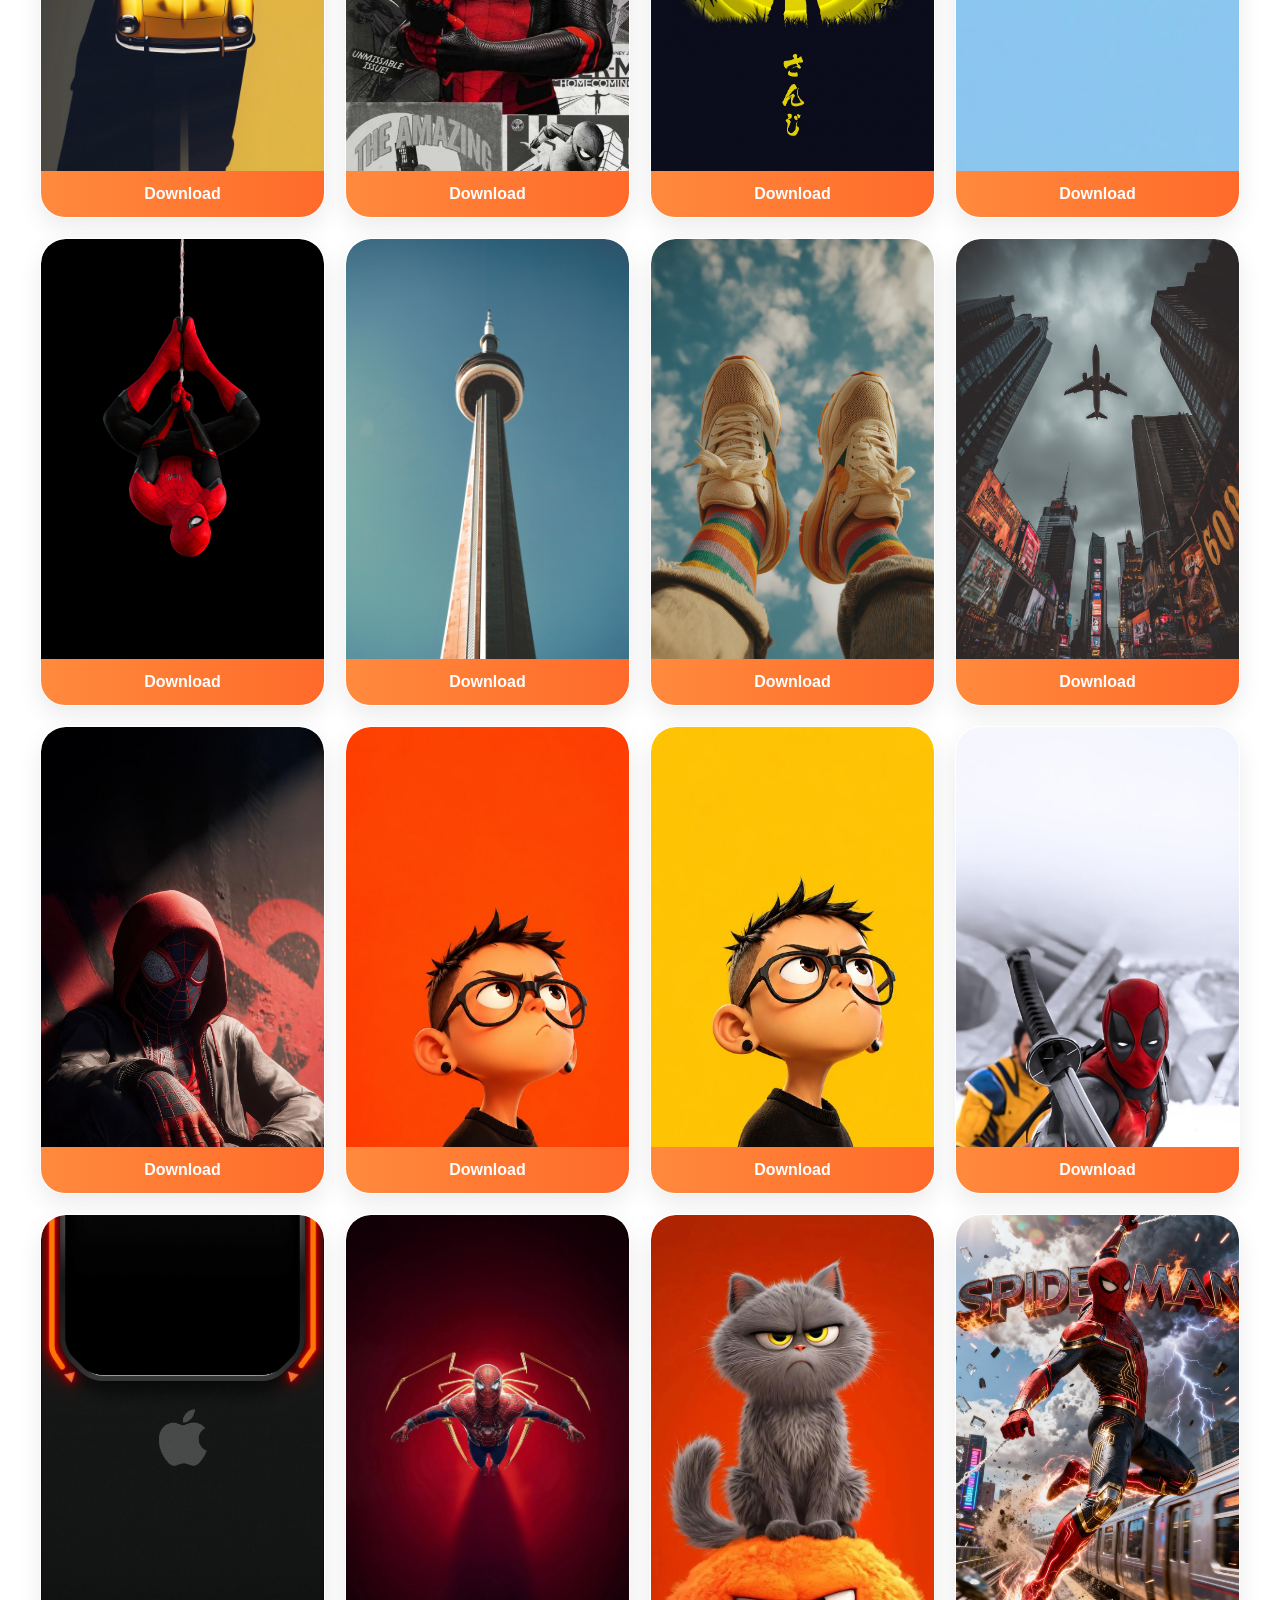
==== commit 8daa8564: "Update index.html" ====
--- a/index.html
+++ b/index.html
@@ -125,6 +125,66 @@
 <a href="images/wallpaper186.jpeg" download>Download</a>
 </div>
 
+<div class="card" data-category="flowers">
+<img loading="lazy" src="images/Butterfly_Flower_Paradise_Wallpaper.png" alt="Butterfly Flower Paradise Wallpaper" onclick="openImage(this.src)">
+<a href="images/Butterfly_Flower_Paradise_Wallpaper.png" download>Download</a>
+</div>
+
+<div class="card" data-category="anime">
+<img loading="lazy" src="images/Crimson_Samurai_Katana_Wallpaper.png" alt="Crimson Samurai Katana Wallpaper" onclick="openImage(this.src)">
+<a href="images/Crimson_Samurai_Katana_Wallpaper.png" download>Download</a>
+</div>
+
+<div class="card" data-category="flowers">
+<img loading="lazy" src="images/Enchanted_Flower_Tree_Wallpaper.png" alt="Enchanted Flower Tree Wallpaper" onclick="openImage(this.src)">
+<a href="images/Enchanted_Flower_Tree_Wallpaper.png" download>Download</a>
+</div>
+
+<div class="card" data-category="abstract">
+<img loading="lazy" src="images/Floral_Glass_Mosaic_Wallpaper.png" alt="Floral Glass Mosaic Wallpaper" onclick="openImage(this.src)">
+<a href="images/Floral_Glass_Mosaic_Wallpaper.png" download>Download</a>
+</div>
+
+<div class="card" data-category="amoled">
+<img loading="lazy" src="images/Minimal_Rocket_Launch_AMOLED_Wallpaper.png" alt="Minimal Rocket Launch AMOLED Wallpaper" onclick="openImage(this.src)">
+<a href="images/Minimal_Rocket_Launch_AMOLED_Wallpaper.png" download>Download</a>
+</div>
+
+<div class="card" data-category="nature">
+<img loading="lazy" src="images/Mirror_Canyon_Reflection_Wallpaper.png" alt="Mirror Canyon Reflection Wallpaper" onclick="openImage(this.src)">
+<a href="images/Mirror_Canyon_Reflection_Wallpaper.png" download>Download</a>
+</div>
+
+<div class="card" data-category="amoled">
+<img loading="lazy" src="images/Neon_Airplane_Trail_AMOLED_Wallpaper.png" alt="Neon Airplane Trail AMOLED Wallpaper" onclick="openImage(this.src)">
+<a href="images/Neon_Airplane_Trail_AMOLED_Wallpaper.png" download>Download</a>
+</div>
+
+<div class="card" data-category="amoled">
+<img loading="lazy" src="images/Neon_Airplane_Trail_AMOLED_Wallpaper2.png" alt="Neon Airplane Trail AMOLED Wallpaper 2" onclick="openImage(this.src)">
+<a href="images/Neon_Airplane_Trail_AMOLED_Wallpaper2.png" download>Download</a>
+</div>
+
+<div class="card" data-category="amoled">
+<img loading="lazy" src="images/Neon_Rain_Cloud_AMOLED_Wallpaper.png" alt="Neon Rain Cloud AMOLED Wallpaper" onclick="openImage(this.src)">
+<a href="images/Neon_Rain_Cloud_AMOLED_Wallpaper.png" download>Download</a>
+</div>
+
+<div class="card" data-category="amoled">
+<img loading="lazy" src="images/Neon_Tropical_Leaves_AMOLED_Wallpaper.png" alt="Neon Tropical Leaves AMOLED Wallpaper" onclick="openImage(this.src)">
+<a href="images/Neon_Tropical_Leaves_AMOLED_Wallpaper.png" download>Download</a>
+</div>
+
+<div class="card" data-category="nature">
+<img loading="lazy" src="images/Sakura_Blossom_Tree_Wallpaper.png" alt="Sakura Blossom Tree Wallpaper" onclick="openImage(this.src)">
+<a href="images/Sakura_Blossom_Tree_Wallpaper.png" download>Download</a>
+</div>
+
+<div class="card" data-category="flowers">
+<img loading="lazy" src="images/White_&_Red_Rose_Elegance_Wallpaper.png" alt="White & Red Rose Elegance Wallpaper" onclick="openImage(this.src)">
+<a href="images/White_&_Red_Rose_Elegance_Wallpaper.png" download>Download</a>
+</div>
+  
 <div class="card" data-category="animals">
 <img loading="lazy" src="images/wallpaper198.png" alt="Animal Wallpaper" onclick="openImage(this.src)">
 <a href="images/wallpaper198.jpeg" download>Download</a>
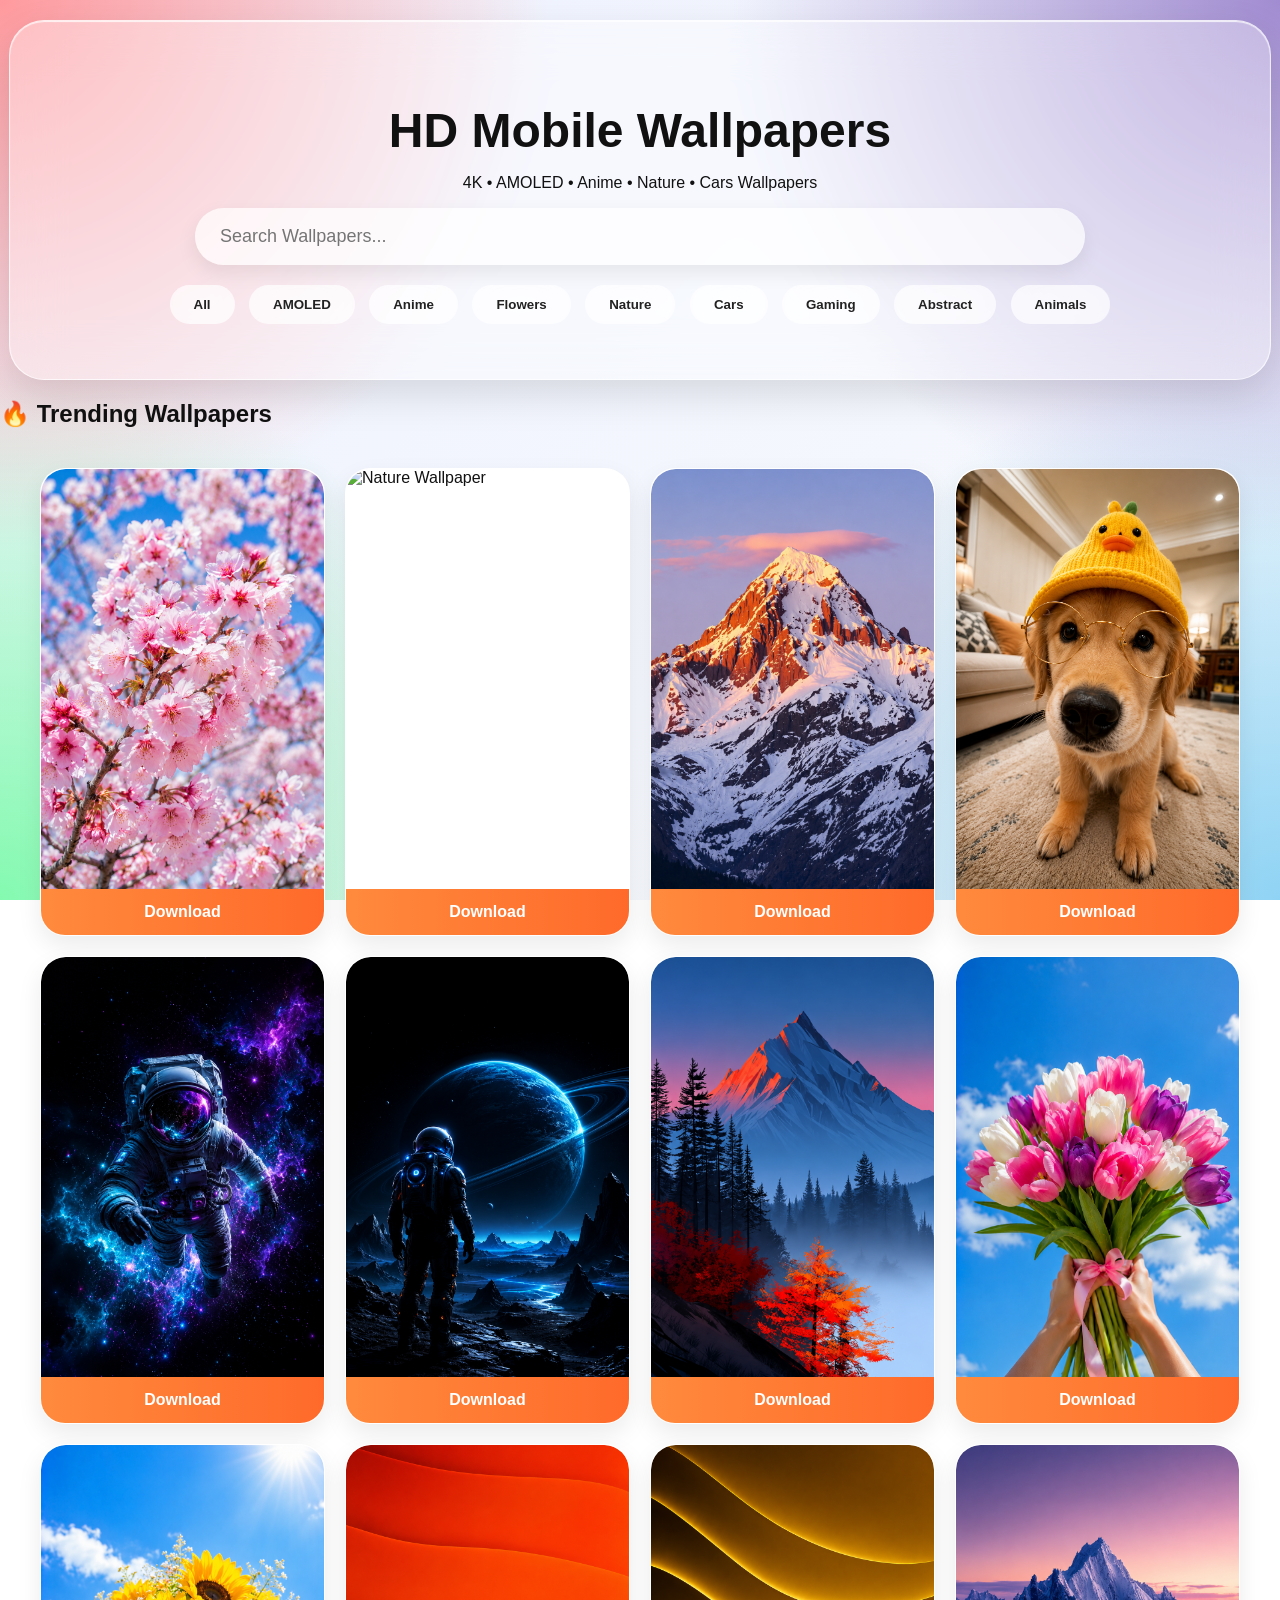
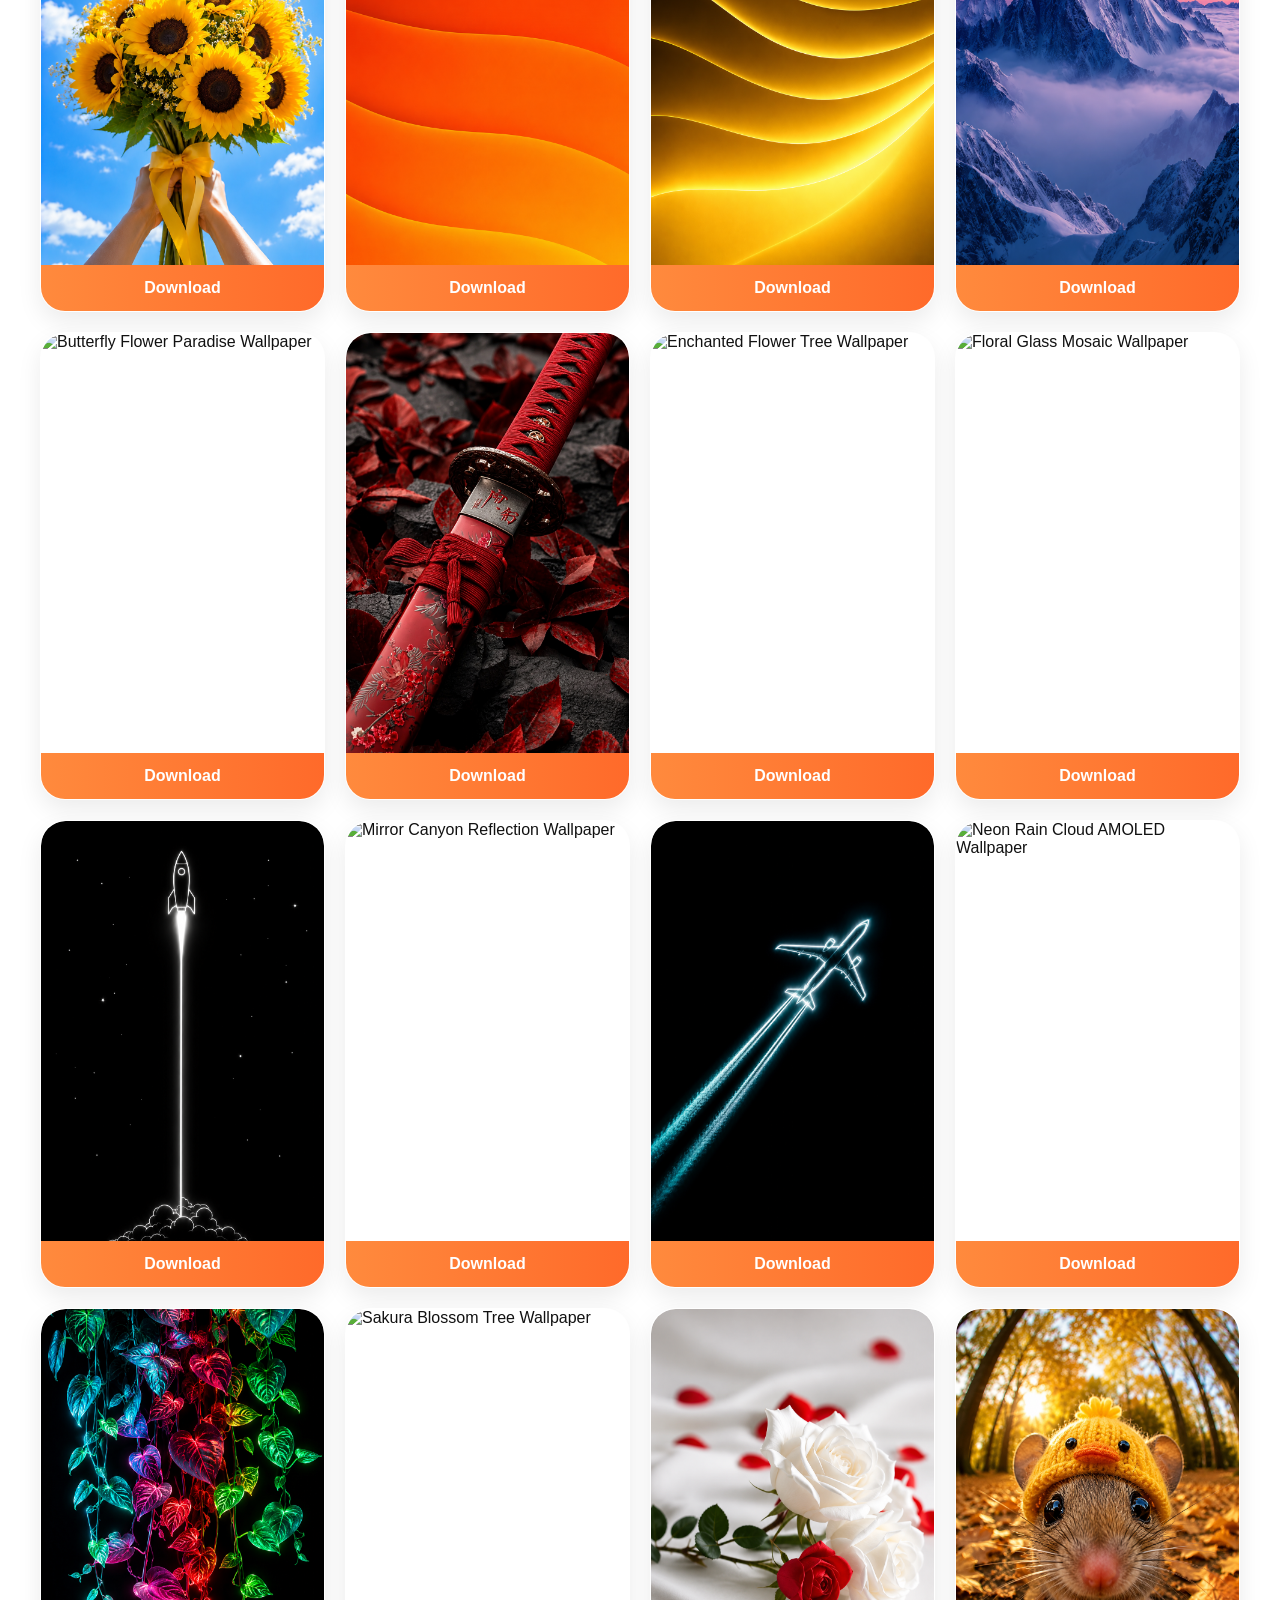
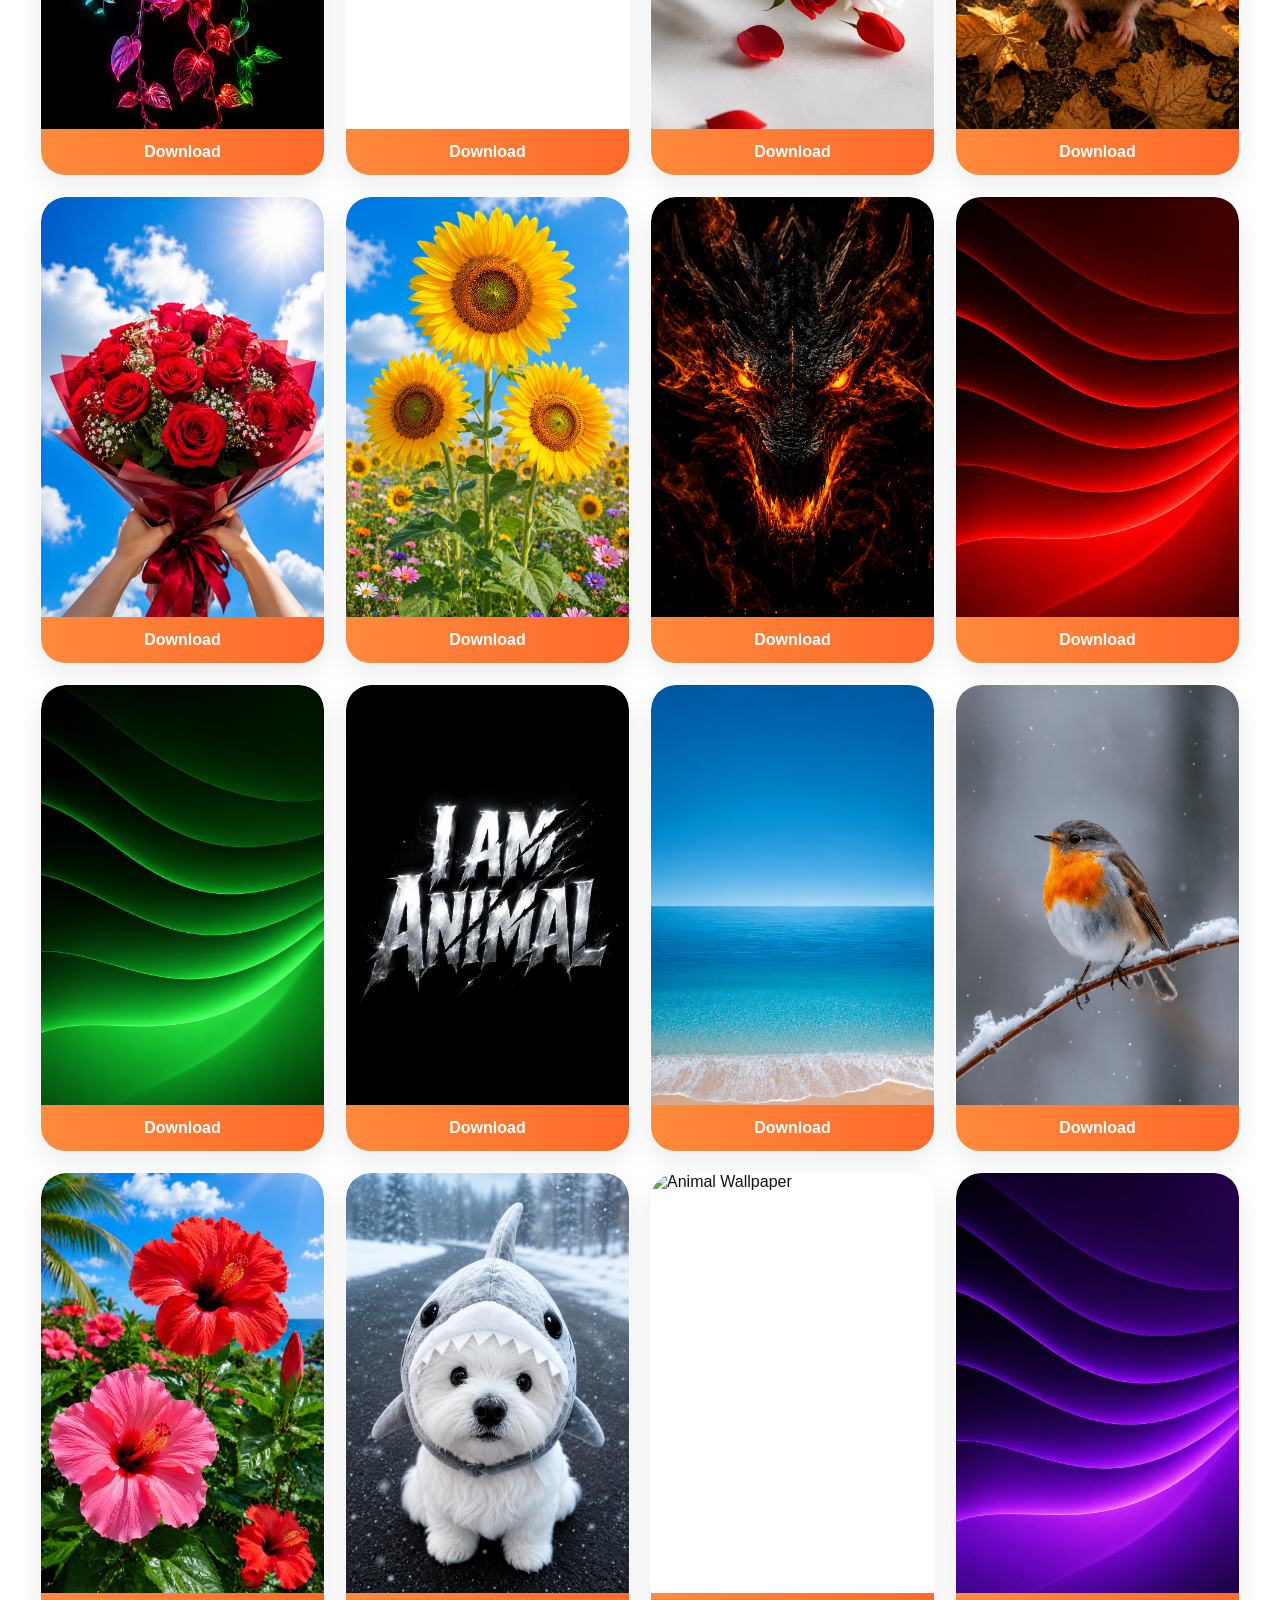
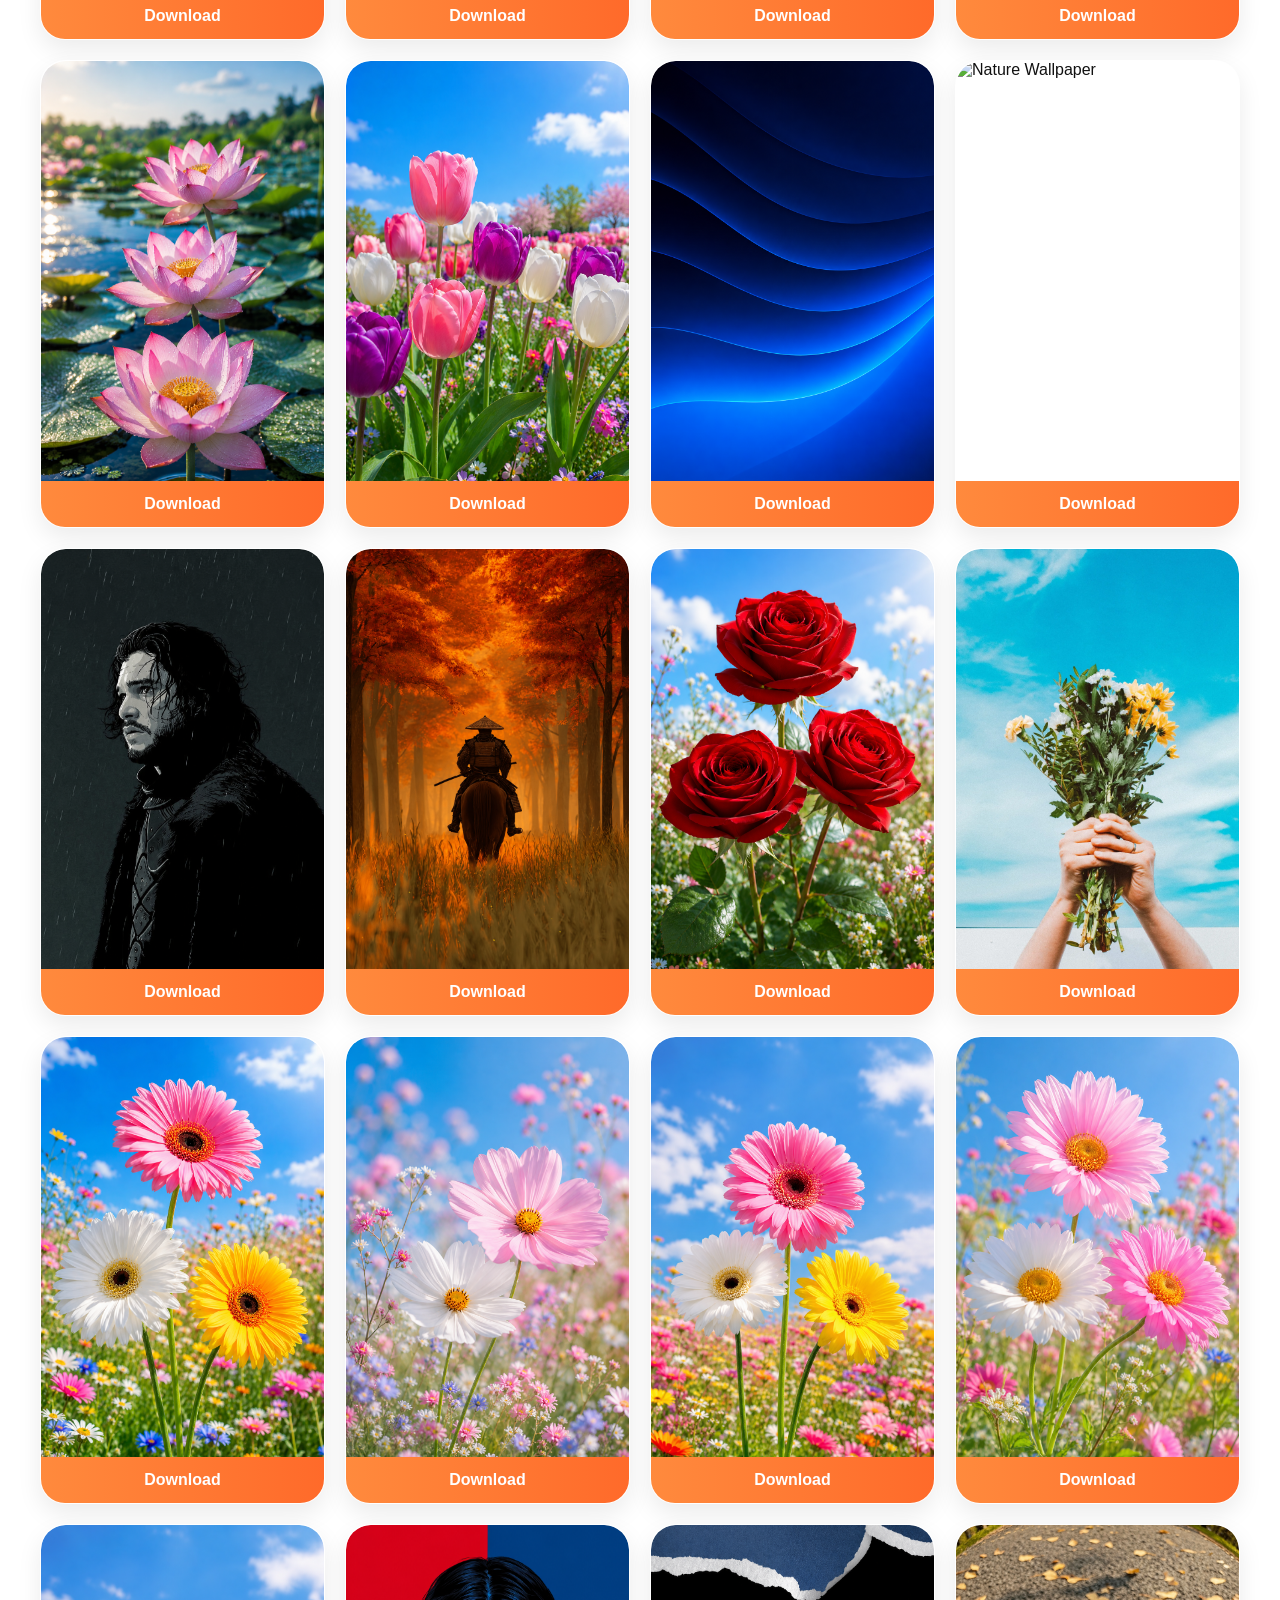
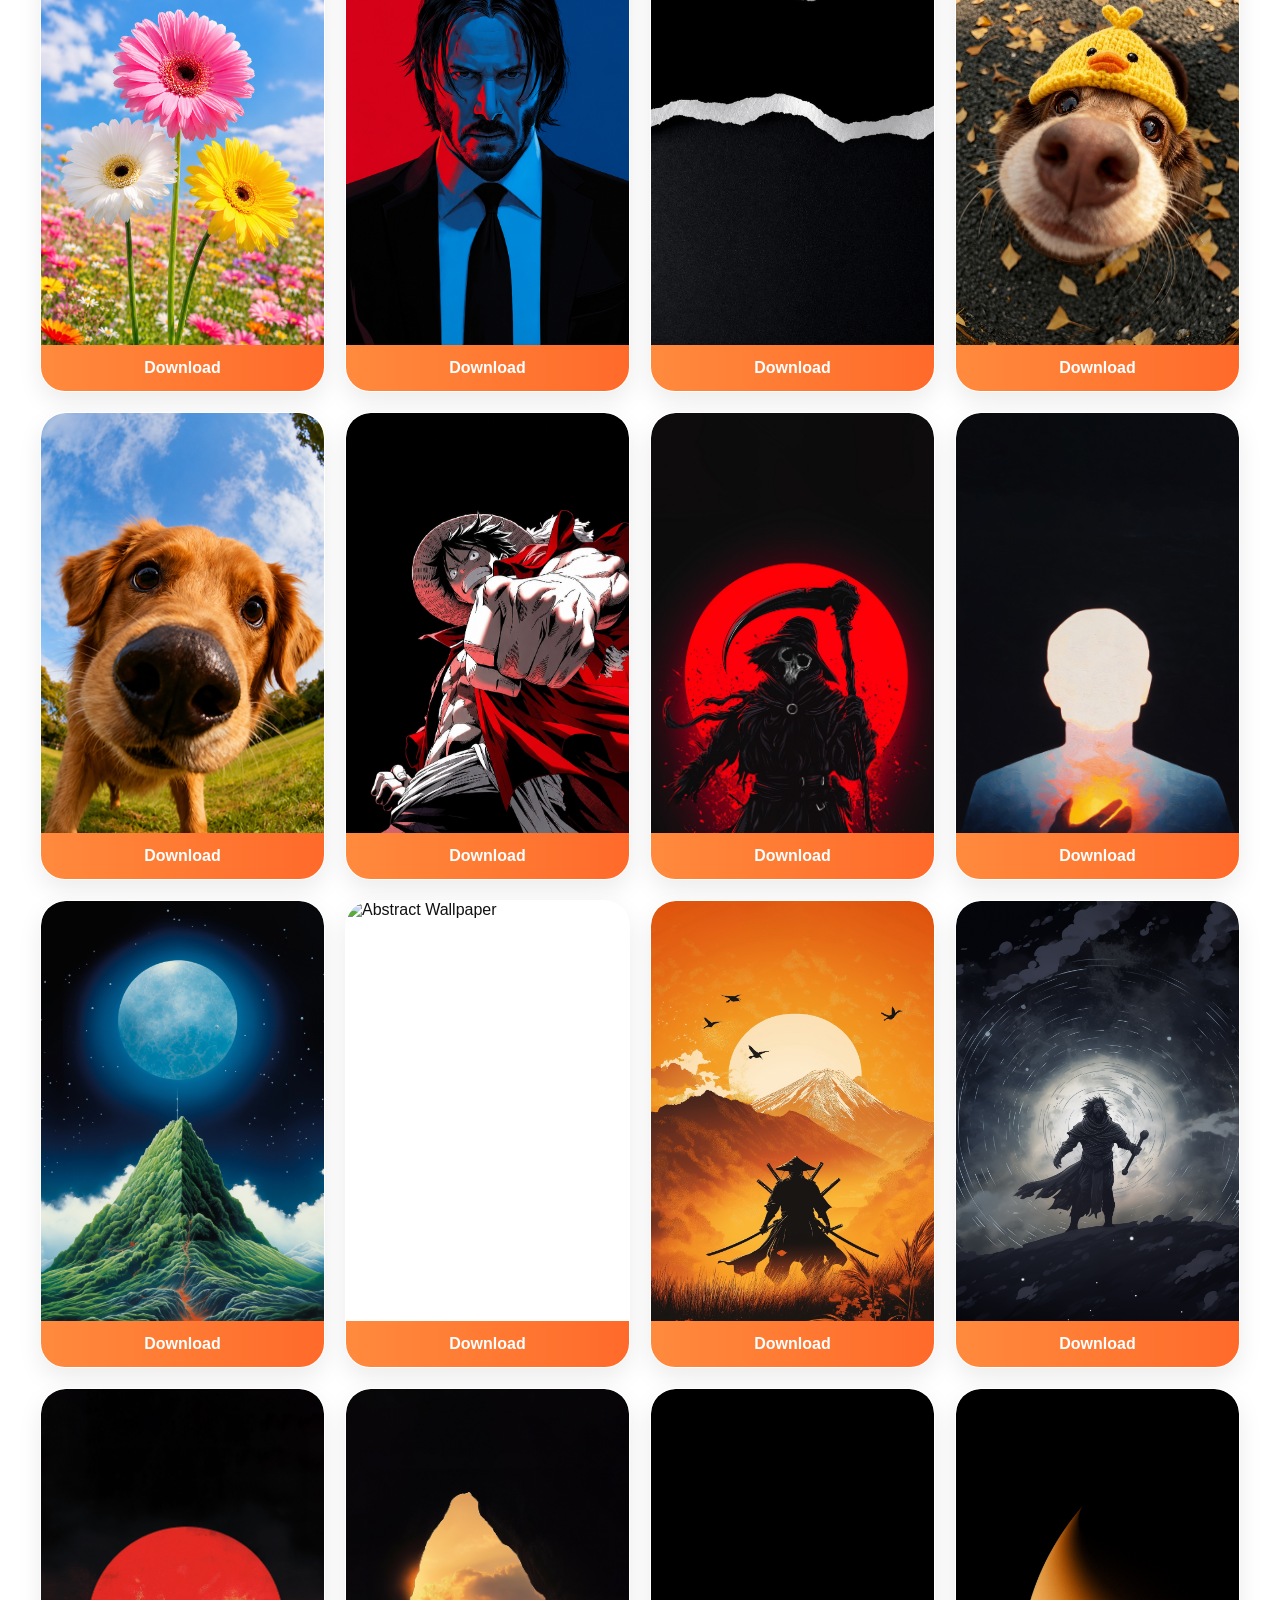
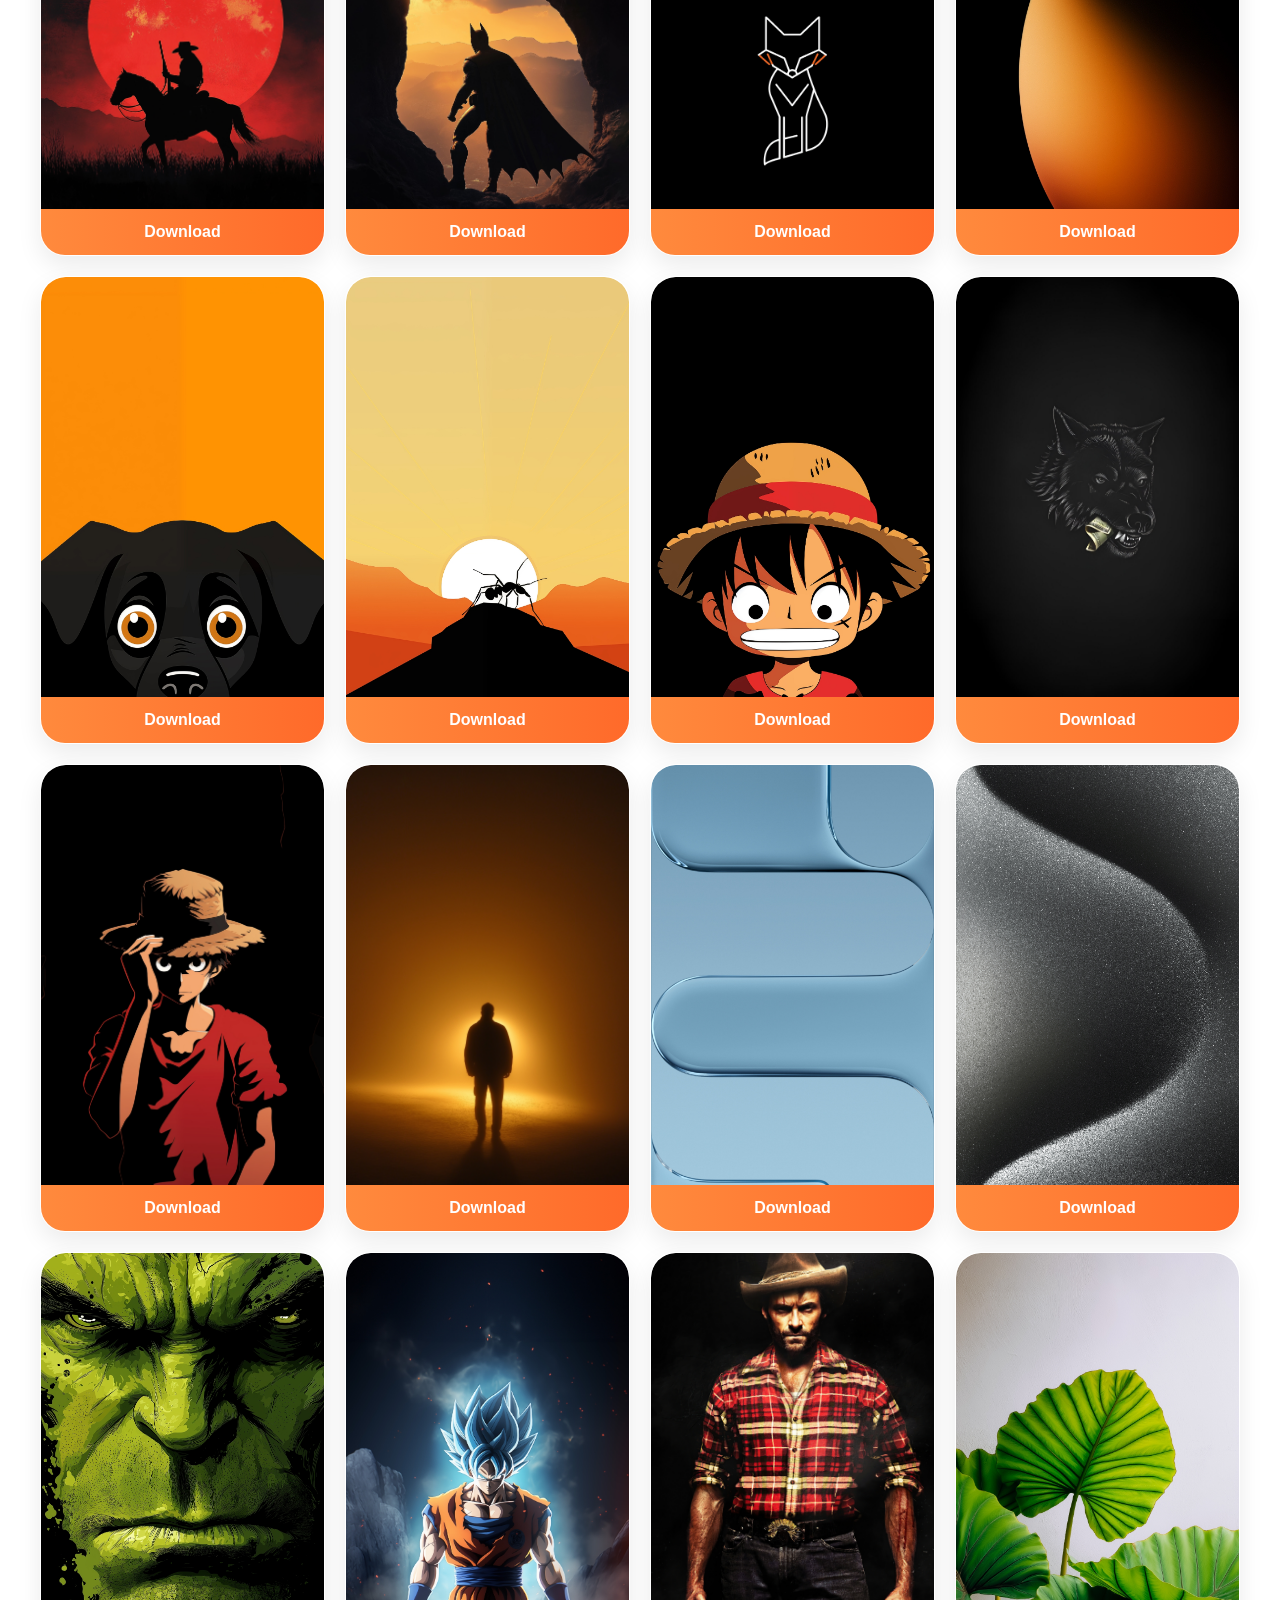
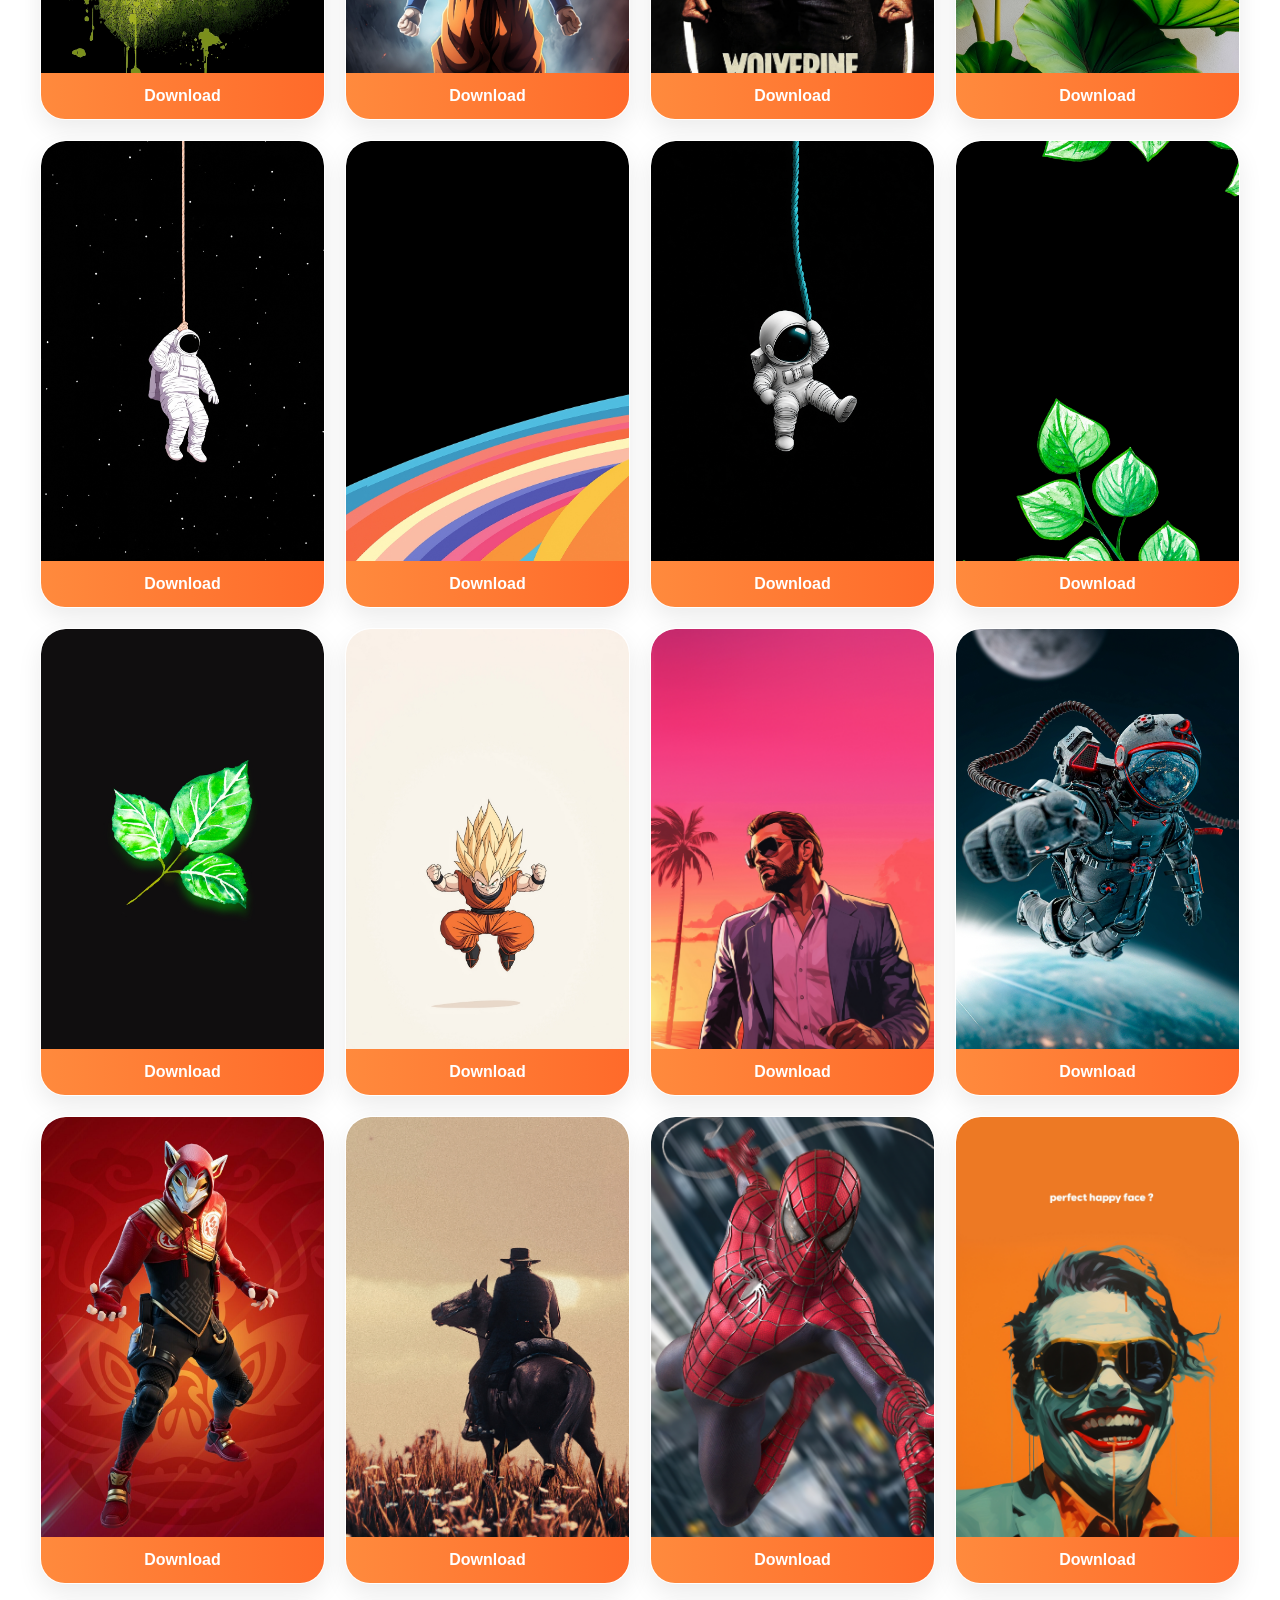
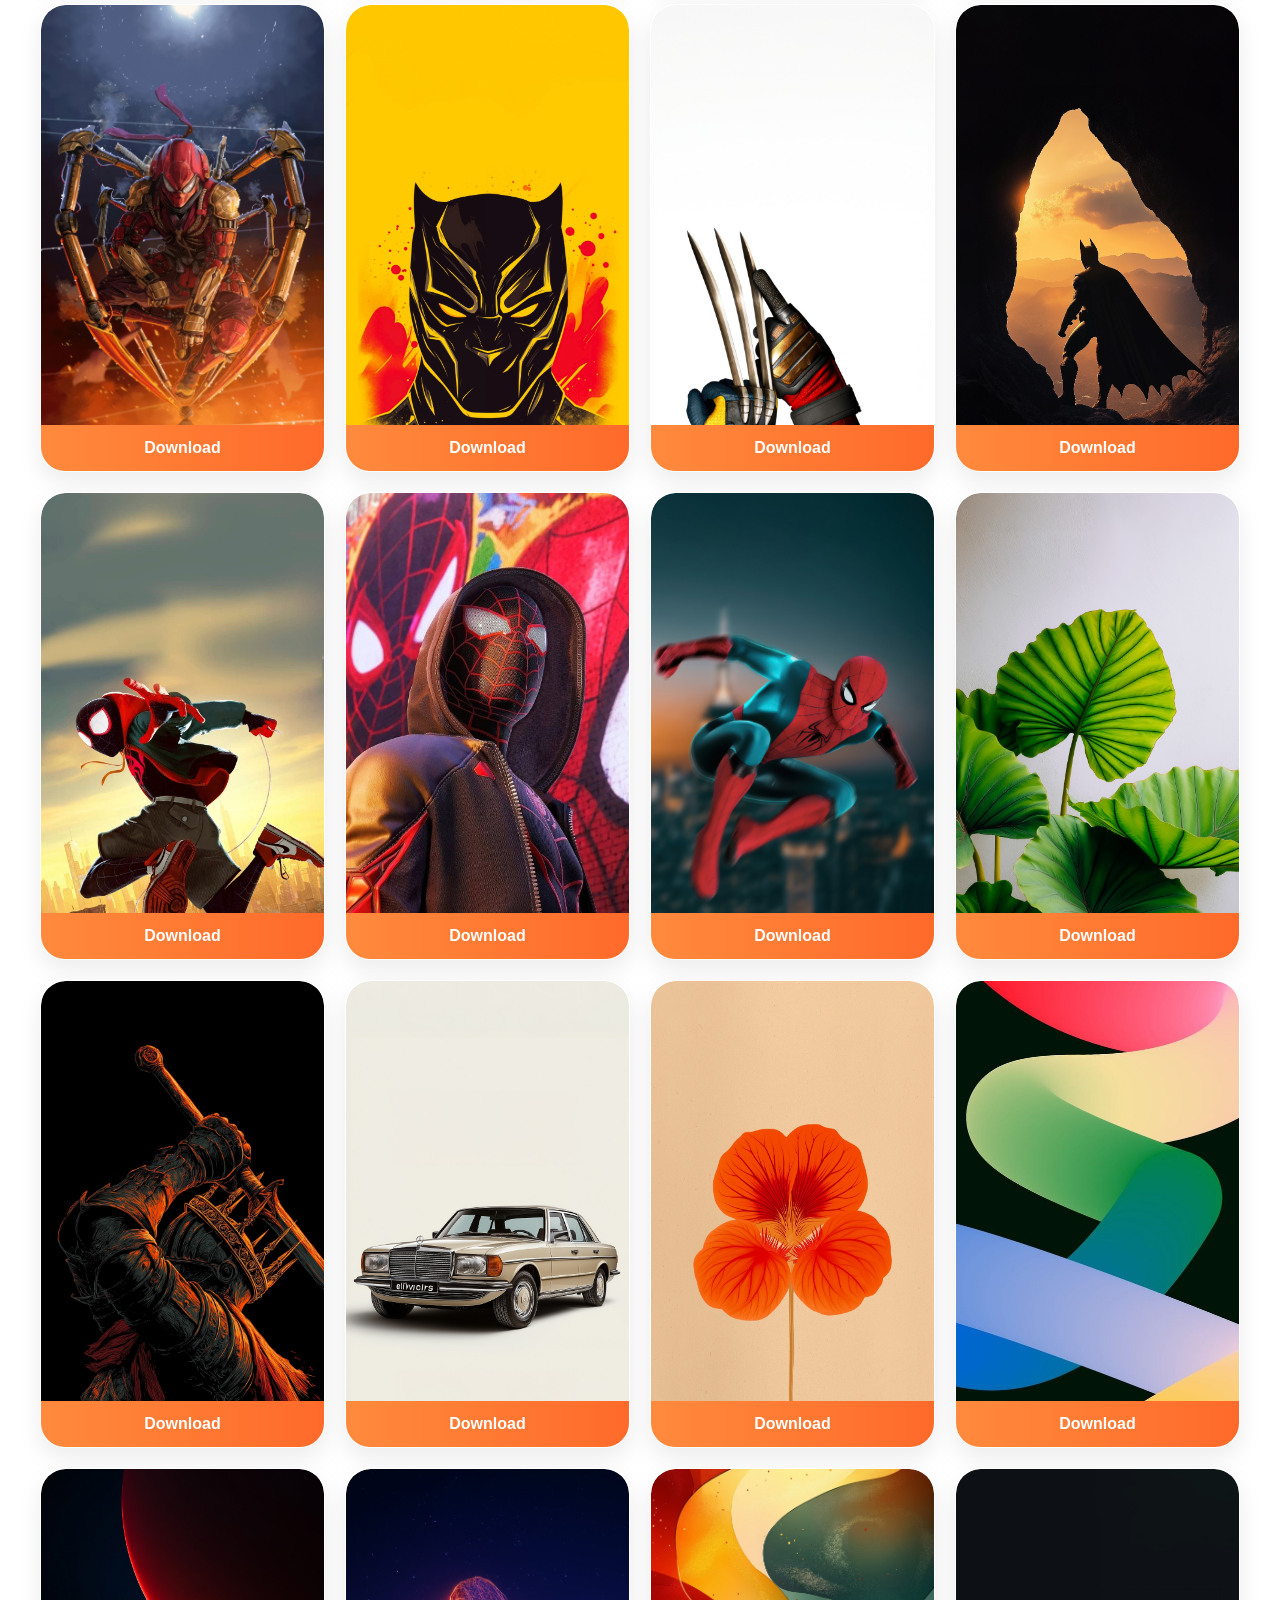
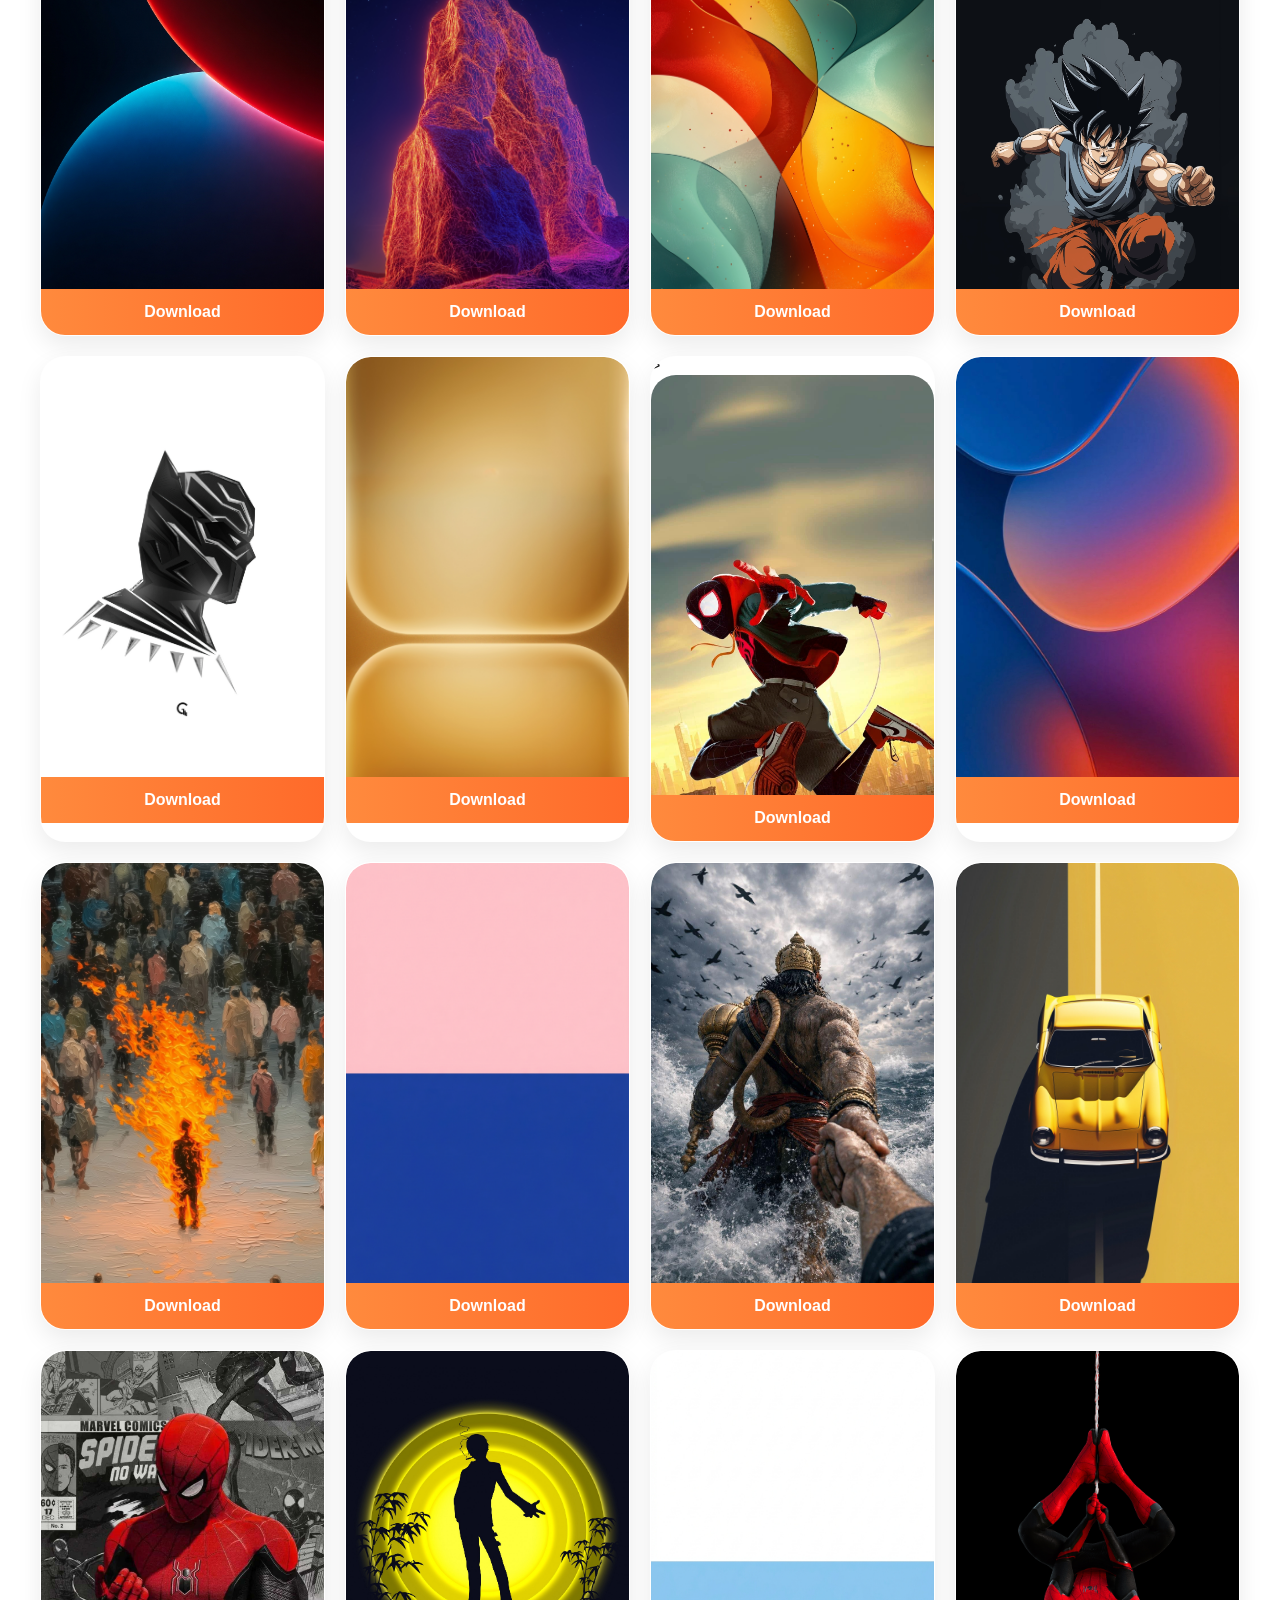
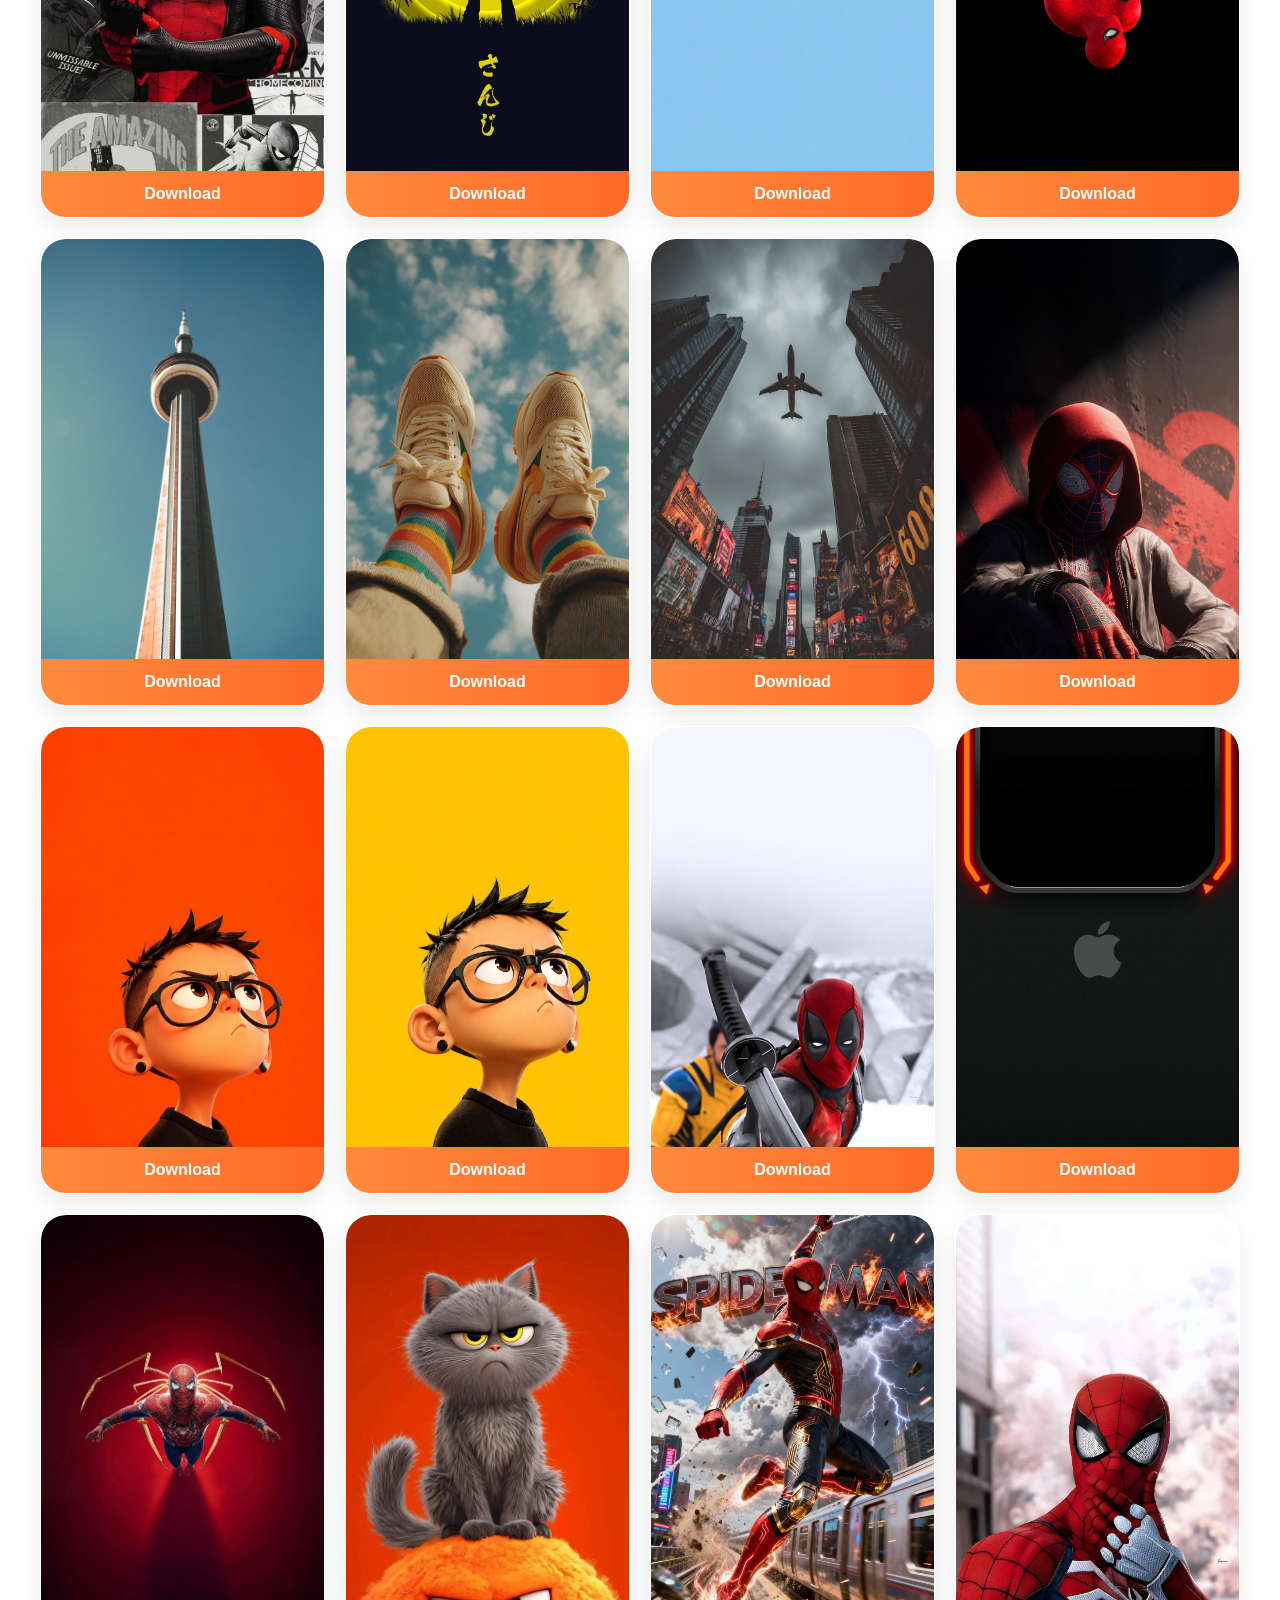
==== commit 9f1a55c3: "Update index.html" ====
--- a/index.html
+++ b/index.html
@@ -161,11 +161,6 @@
 </div>
 
 <div class="card" data-category="amoled">
-<img loading="lazy" src="images/Neon_Airplane_Trail_AMOLED_Wallpaper2.png" alt="Neon Airplane Trail AMOLED Wallpaper 2" onclick="openImage(this.src)">
-<a href="images/Neon_Airplane_Trail_AMOLED_Wallpaper2.png" download>Download</a>
-</div>
-
-<div class="card" data-category="amoled">
 <img loading="lazy" src="images/Neon_Rain_Cloud_AMOLED_Wallpaper.png" alt="Neon Rain Cloud AMOLED Wallpaper" onclick="openImage(this.src)">
 <a href="images/Neon_Rain_Cloud_AMOLED_Wallpaper.png" download>Download</a>
 </div>
